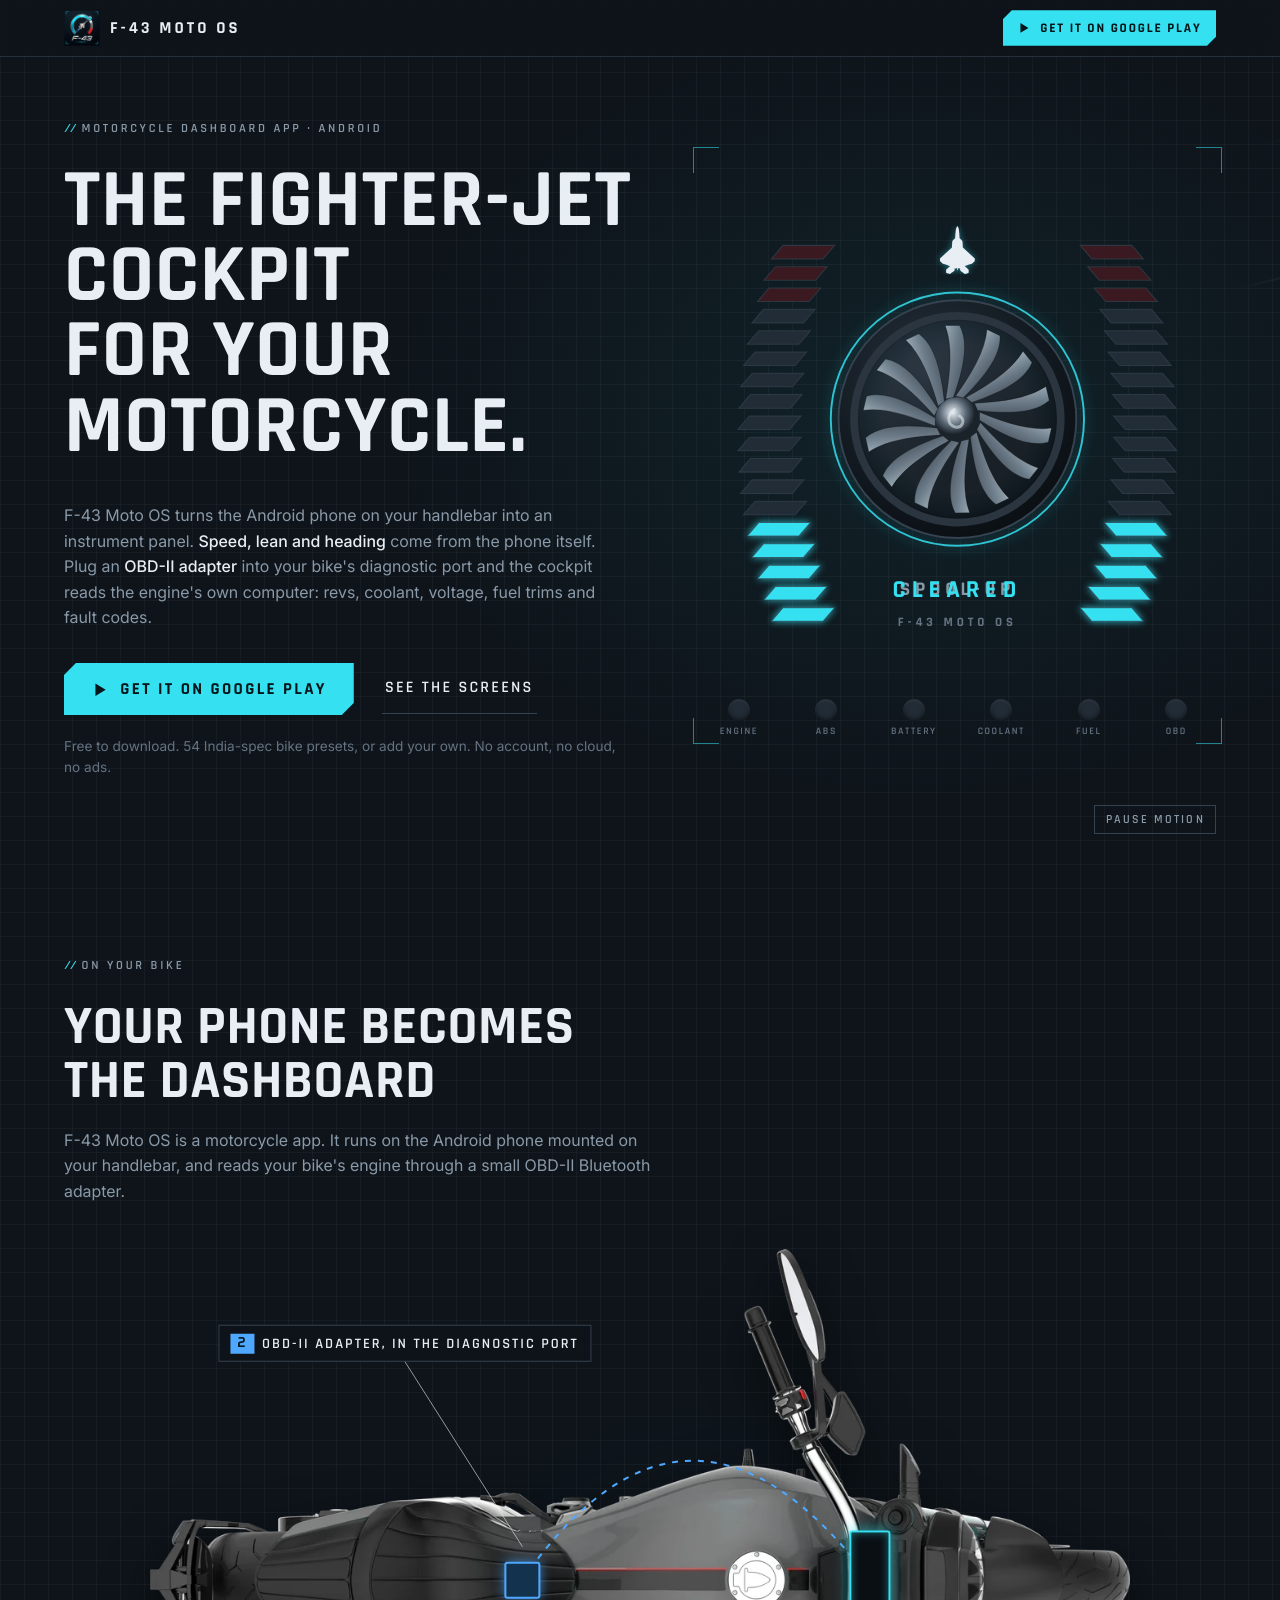
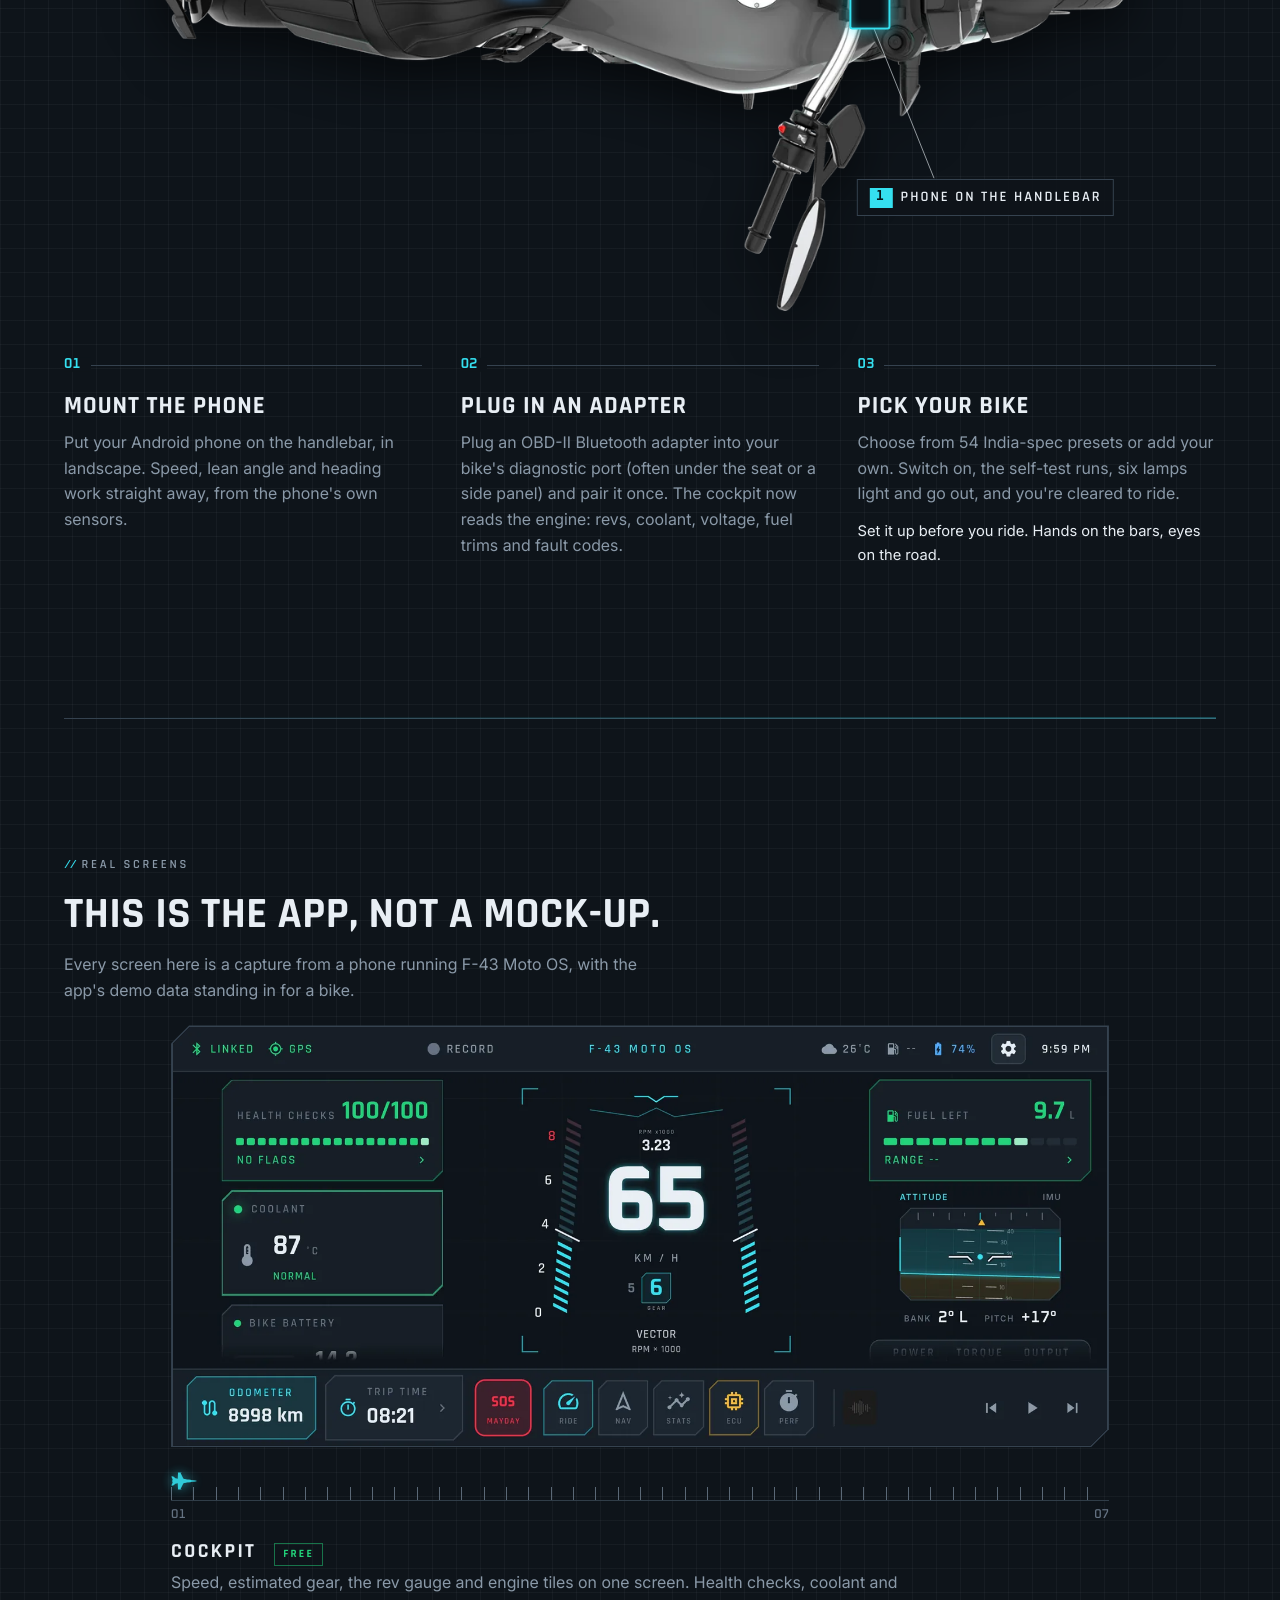
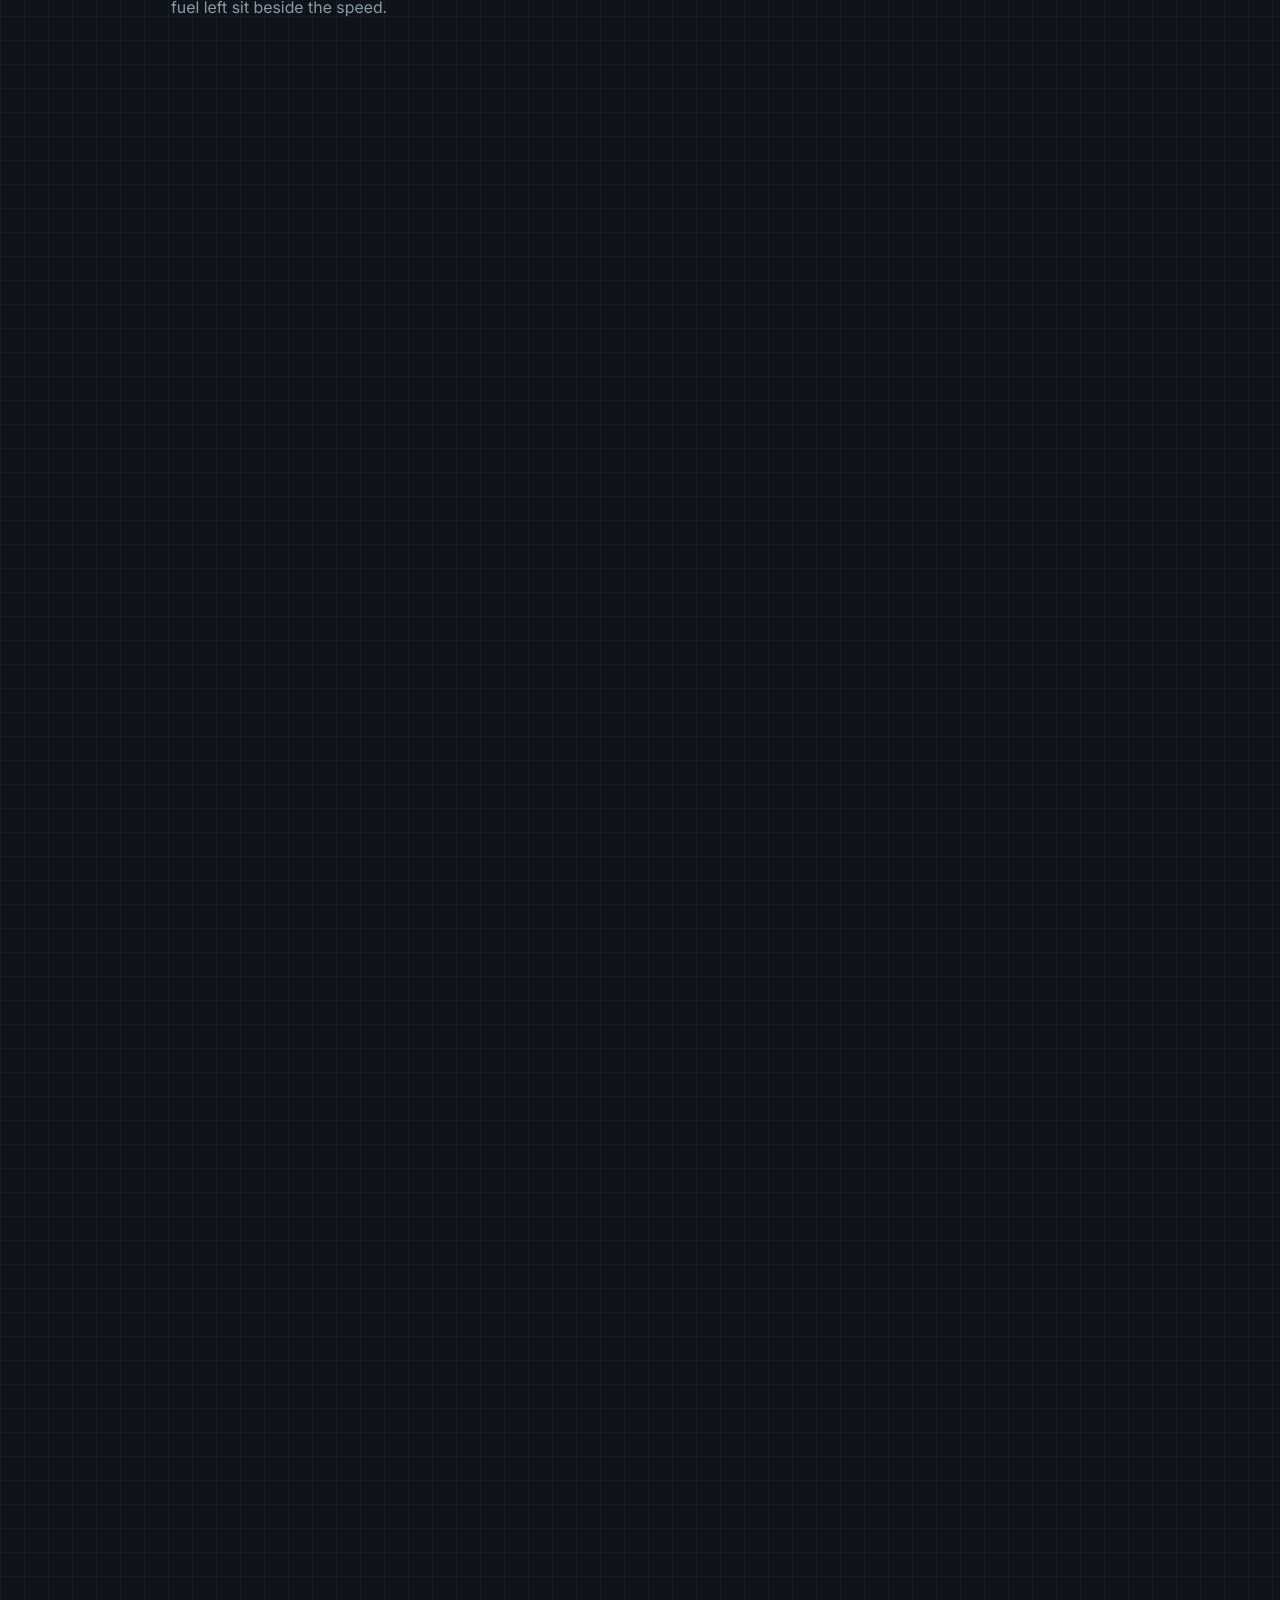
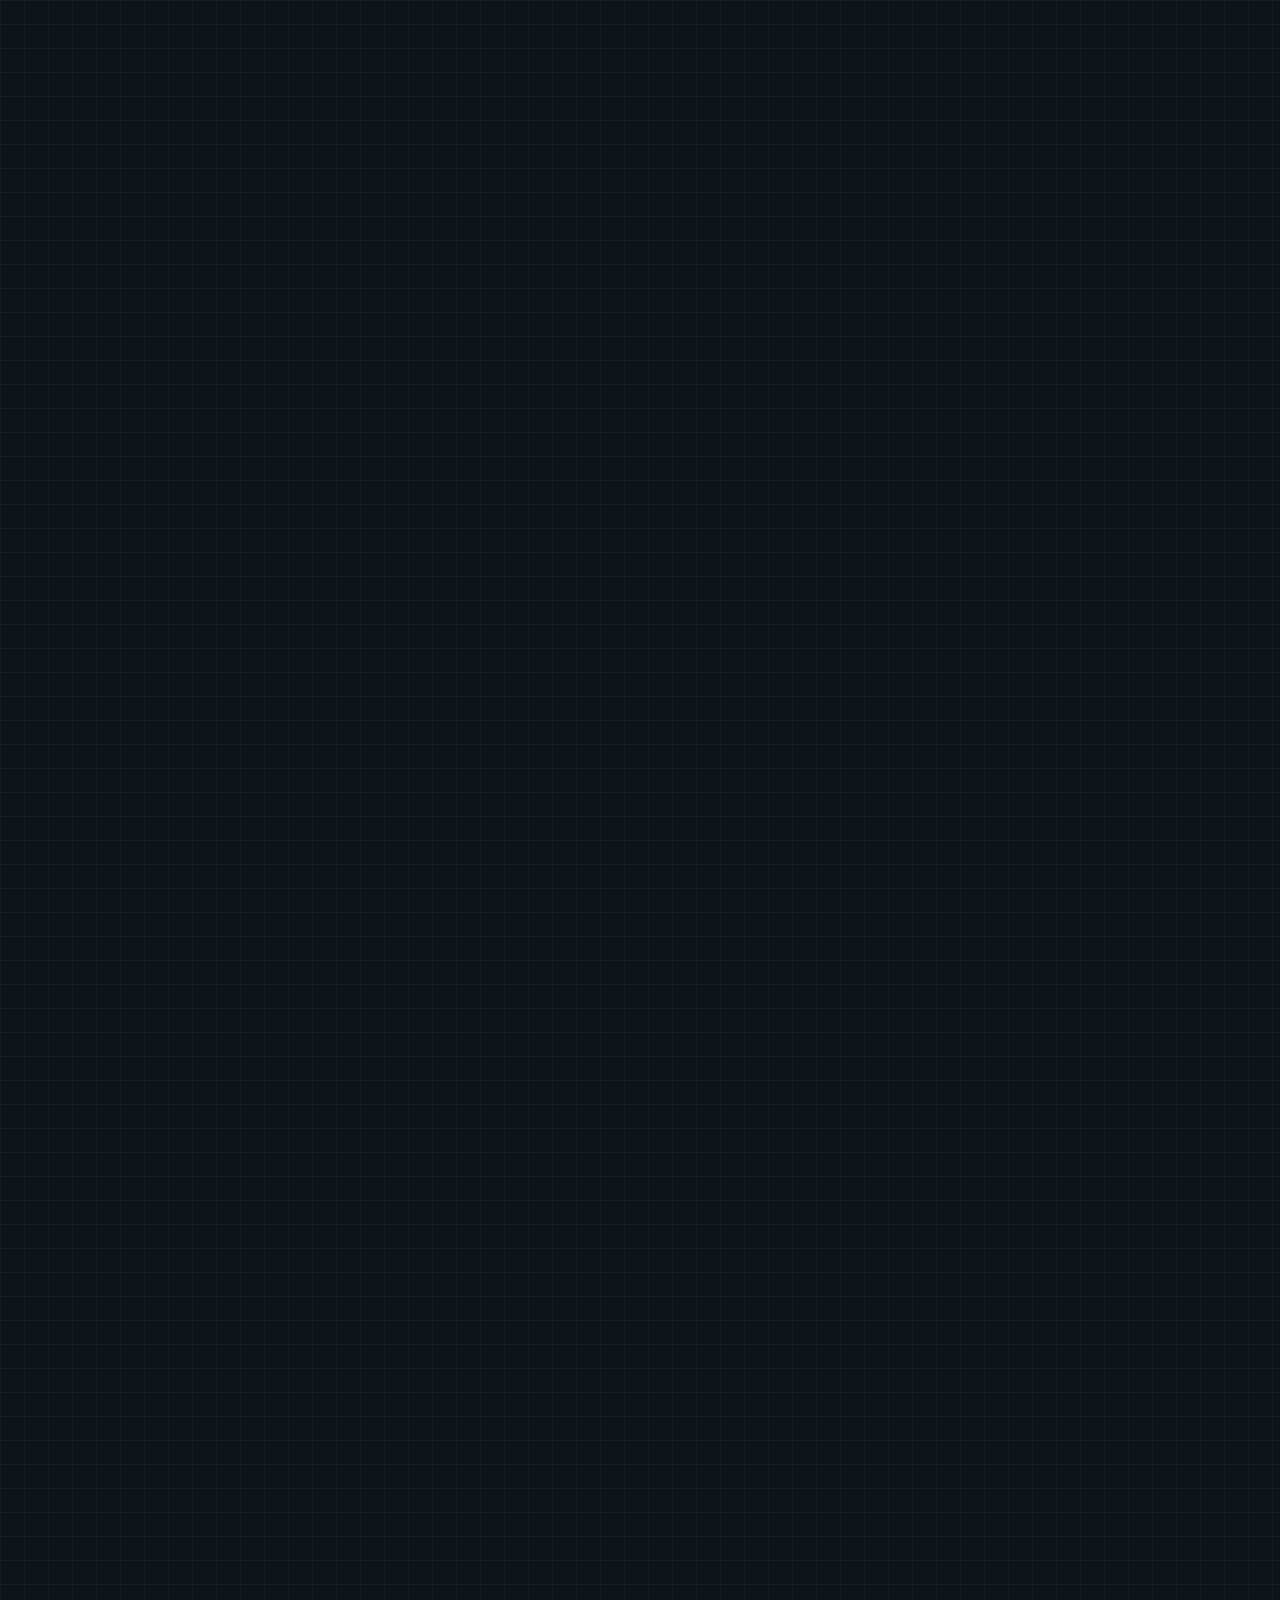
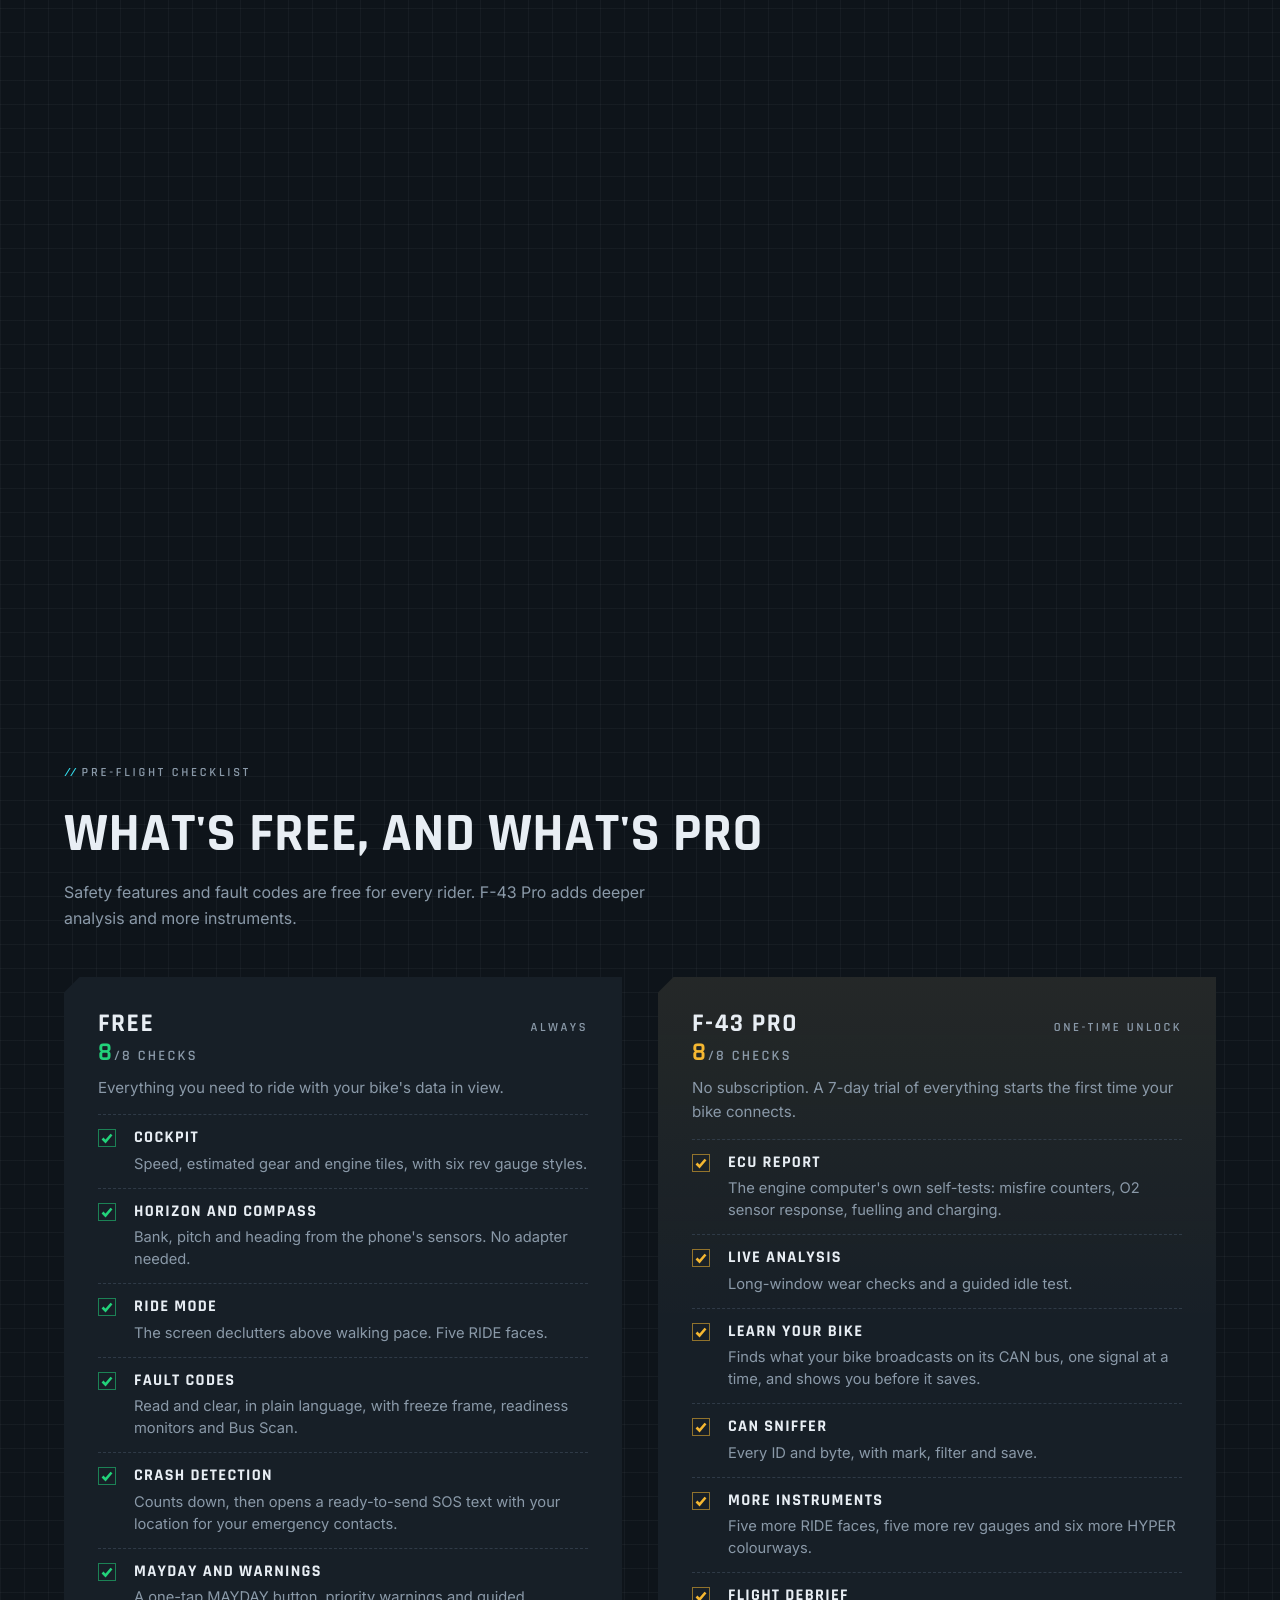
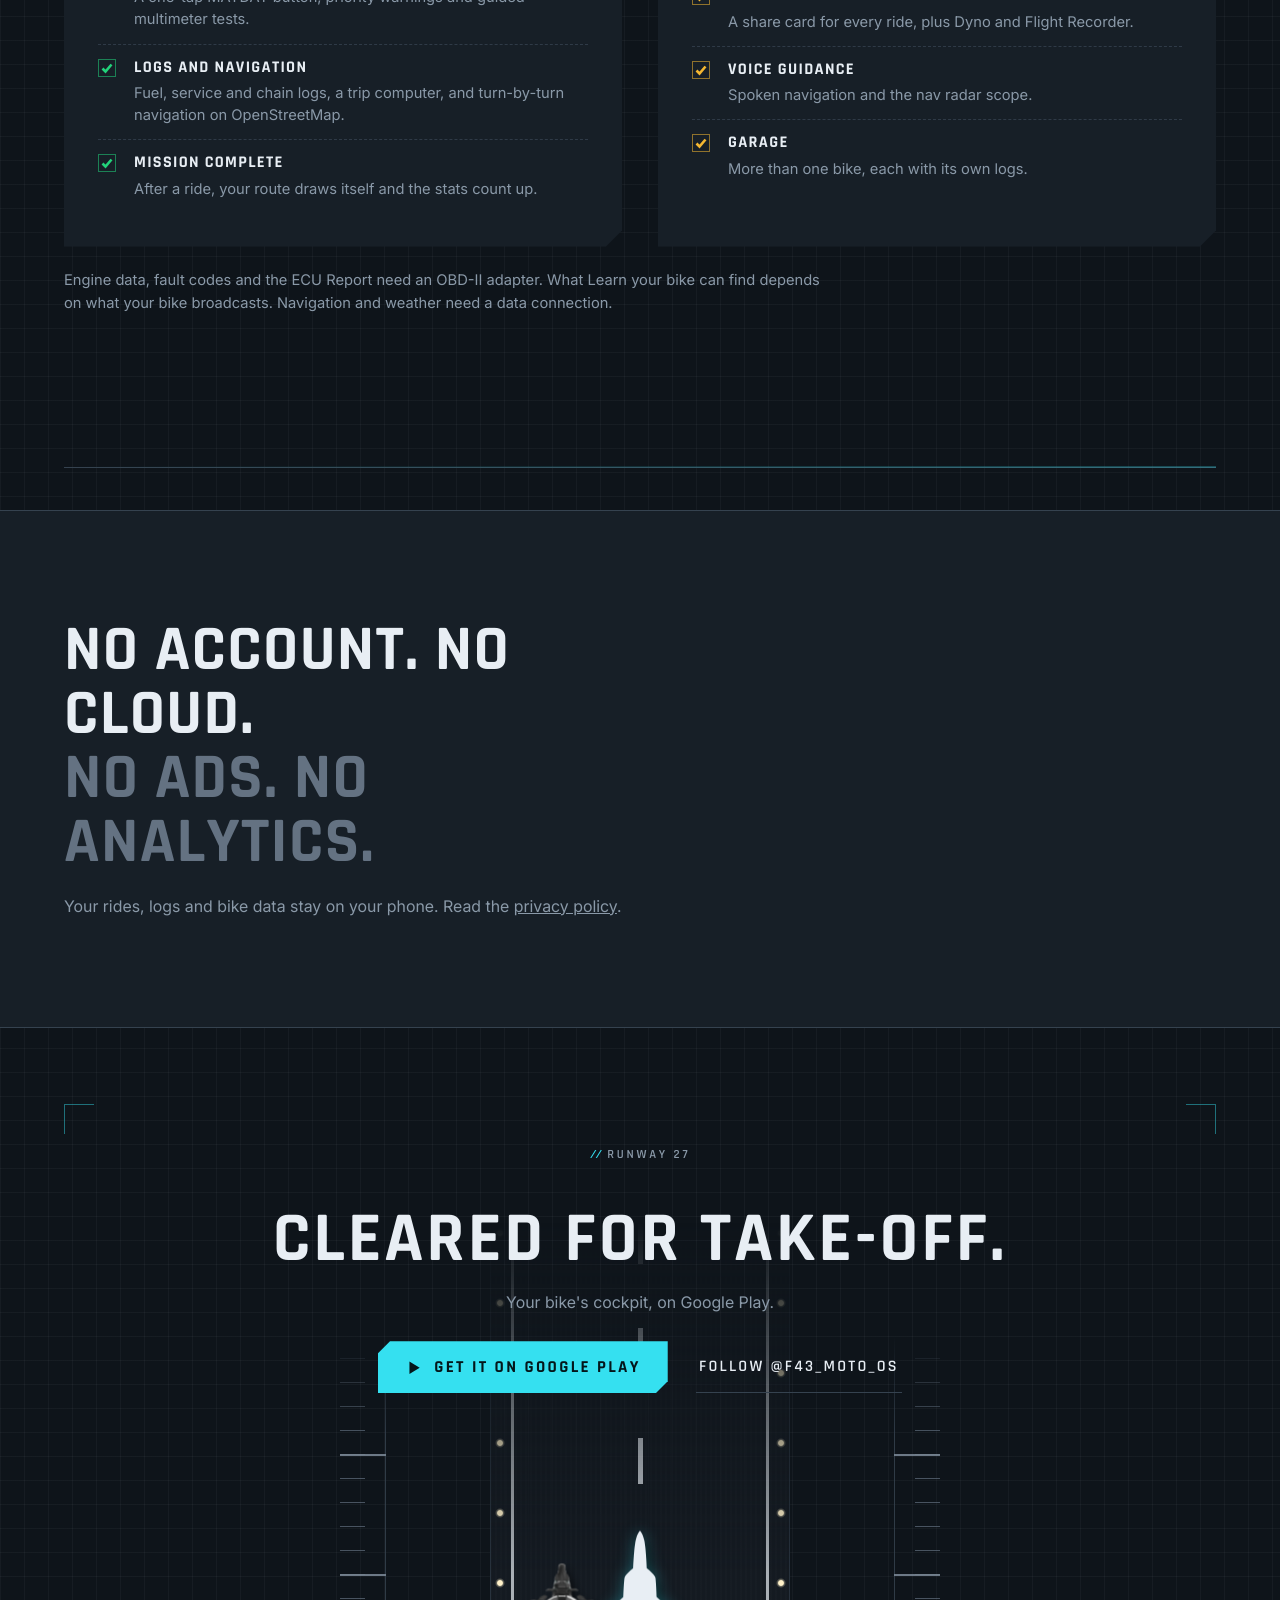
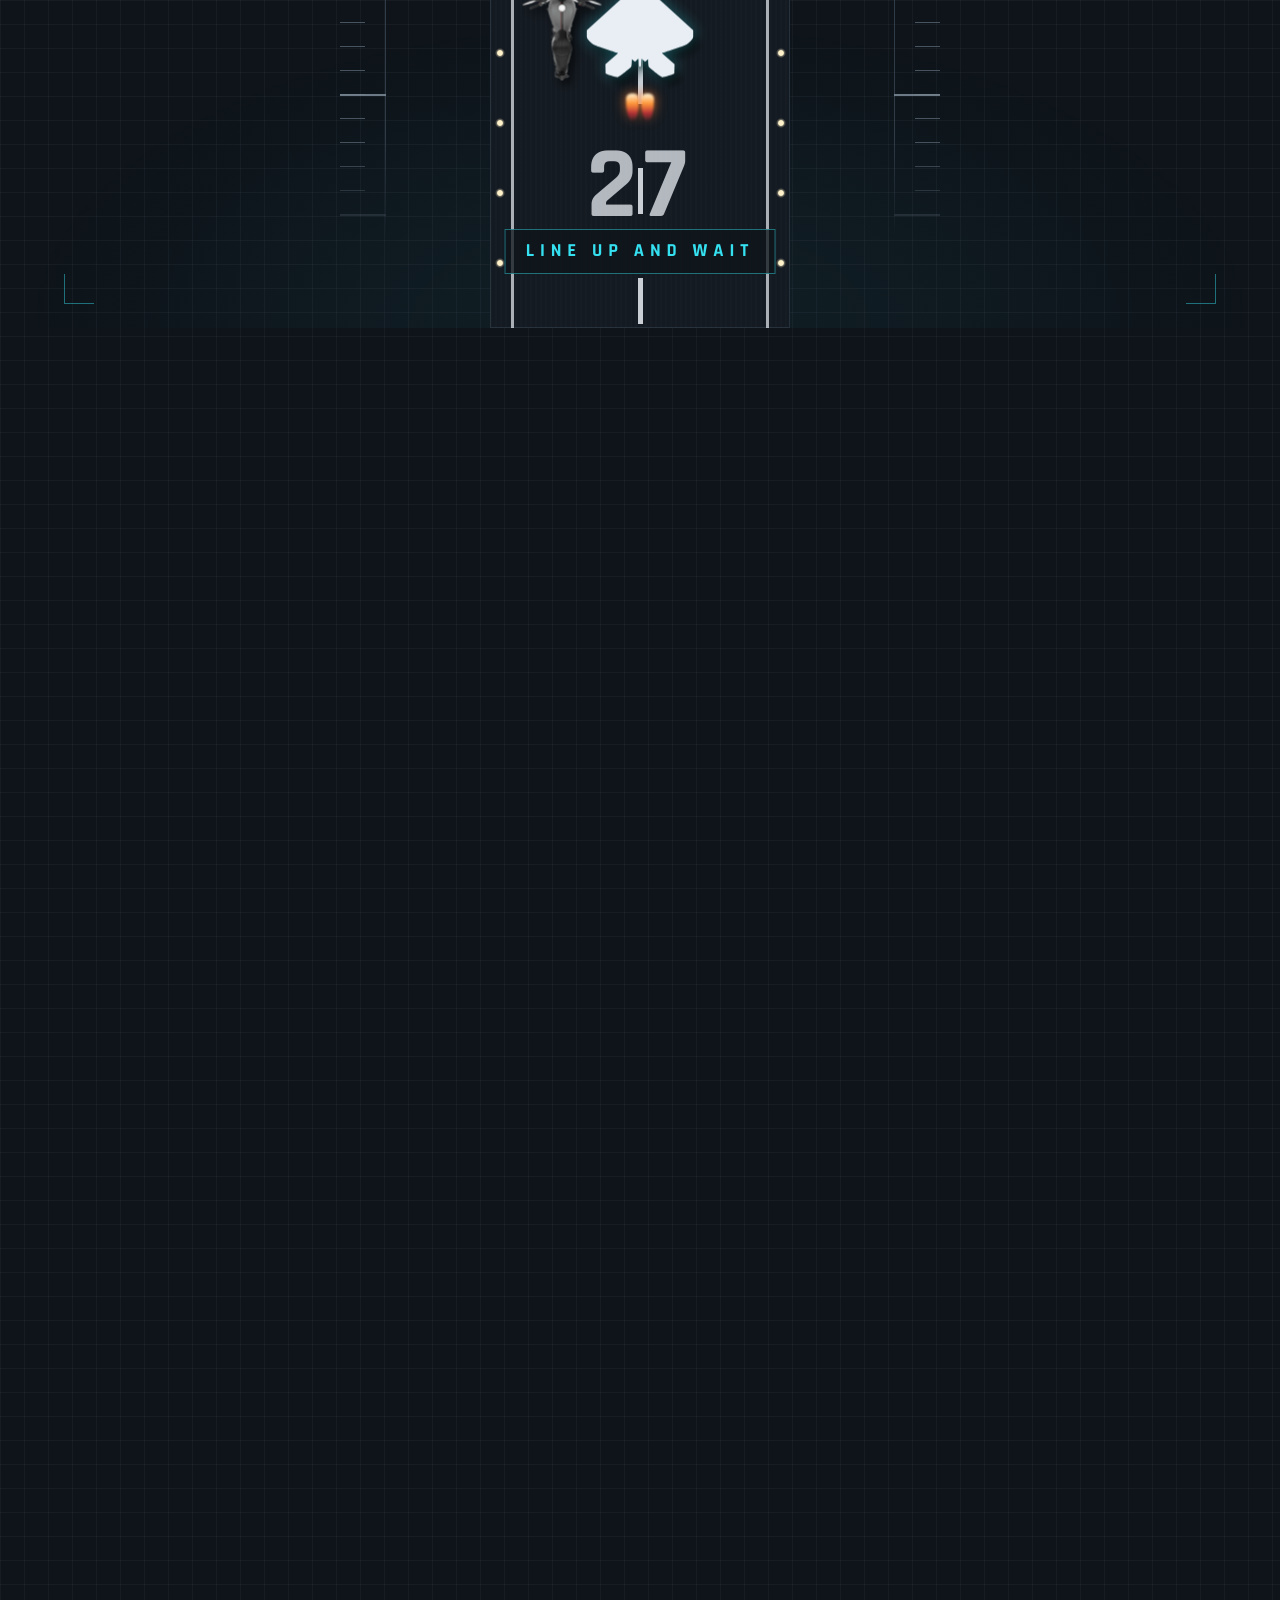
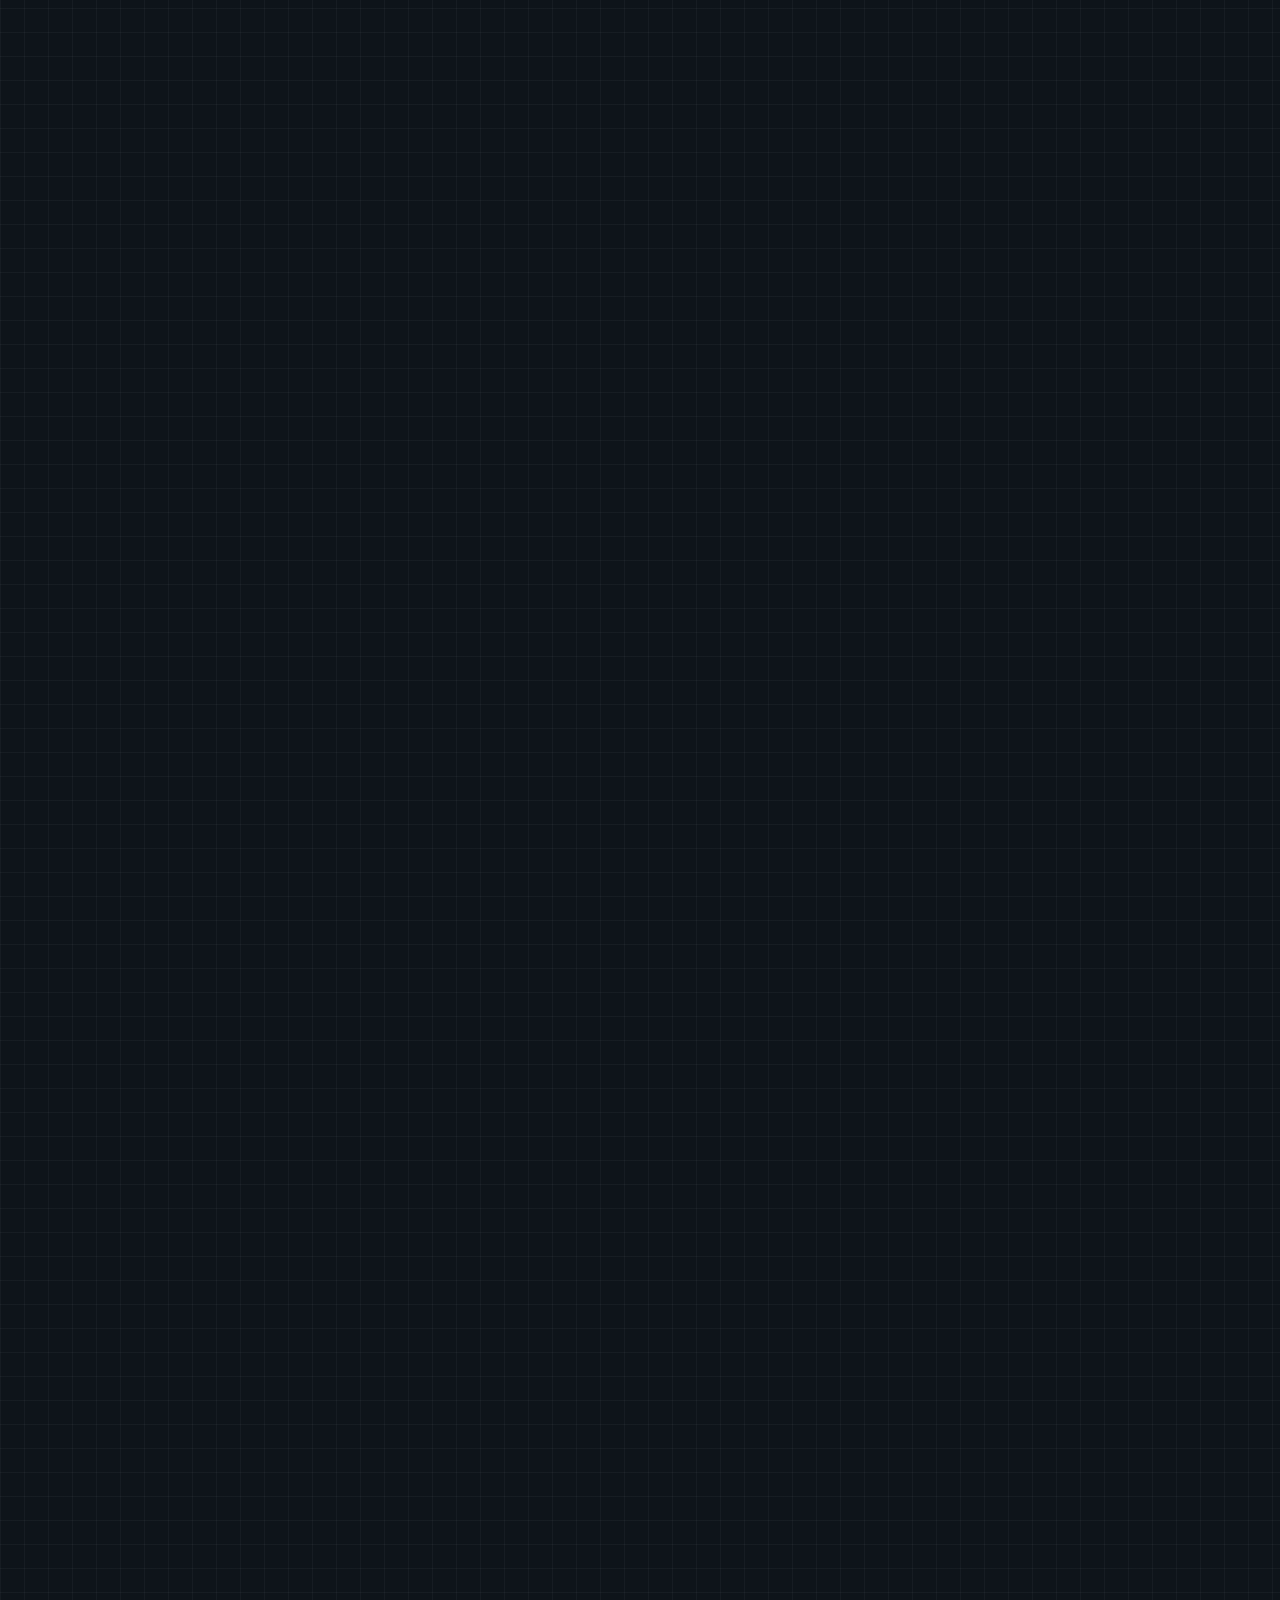
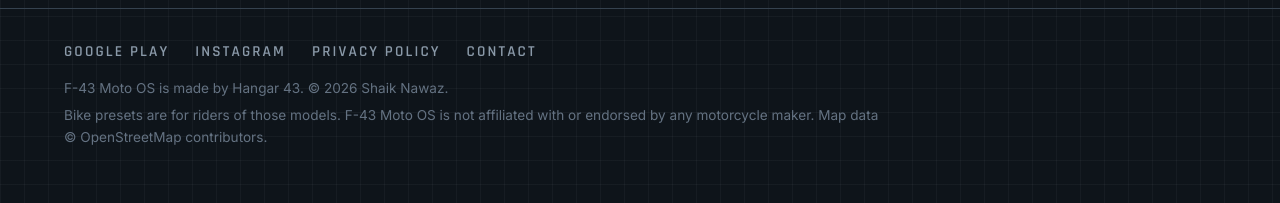
==== index.html @ cad8b930 "Remove the road and rider band from the top of the page The motorcycle story now starts in the On yo" ====
<!DOCTYPE html>
<html lang="en">
<head>
<meta charset="UTF-8">
<meta name="viewport" content="width=device-width, initial-scale=1">
<title>F-43 Moto OS · The fighter-jet cockpit for your motorcycle</title>
<meta name="description" content="F-43 Moto OS turns the Android phone on your handlebar into a fighter-jet cockpit. Speed, lean and heading from the phone; engine data and fault codes with an OBD-II adapter. On Google Play.">
<meta name="theme-color" content="#0E141A">
<link rel="canonical" href="https://f43moto.in/">
<meta property="og:type" content="website">
<meta property="og:url" content="https://f43moto.in/">
<meta property="og:title" content="F-43 Moto OS">
<meta property="og:description" content="The fighter-jet cockpit for your motorcycle. On Google Play.">
<meta property="og:image" content="https://f43moto.in/assets/og.png">
<meta property="og:image:width" content="1200">
<meta property="og:image:height" content="630">
<meta name="twitter:card" content="summary_large_image">
<link rel="icon" type="image/png" sizes="32x32" href="assets/favicon-32.png">
<link rel="icon" type="image/png" sizes="64x64" href="assets/favicon-64.png">
<link rel="apple-touch-icon" href="assets/apple-touch-icon.png">
<link rel="preload" href="assets/fonts/Rajdhani-Bold.woff2" as="font" type="font/woff2" crossorigin>
<link rel="preload" href="assets/fonts/Inter-Variable.woff2" as="font" type="font/woff2" crossorigin>
<script type="application/ld+json">
{"@context":"https://schema.org","@type":"MobileApplication","name":"F-43 Moto OS","operatingSystem":"Android","applicationCategory":"TravelApplication","author":{"@type":"Organization","name":"Hangar 43"},"url":"https://f43moto.in/","installUrl":"https://play.google.com/store/apps/details?id=in.nawaz.f43moto"}
</script>
<style>
@font-face{font-family:"Rajdhani";src:url(assets/fonts/Rajdhani-SemiBold.woff2) format("woff2");font-weight:600;font-display:swap}
@font-face{font-family:"Rajdhani";src:url(assets/fonts/Rajdhani-Bold.woff2) format("woff2");font-weight:700;font-display:swap}
@font-face{font-family:"Oxanium";src:url(assets/fonts/Oxanium-Variable.woff2) format("woff2");font-weight:200 800;font-display:swap}
@font-face{font-family:"Inter";src:url(assets/fonts/Inter-Variable.woff2) format("woff2");font-weight:100 900;font-display:swap}

:root{
  --bg:#0E141A; --surface:#171F27; --surface-alt:#222C36; --border:#35424F;
  --text:#E8EEF4; --text-2:#8A99A8; --text-dim:#647282;
  --accent:#35E0F0; --ok:#22D27A; --caution:#F5B731; --warn:#FF7A2F; --critical:#FF2D46; --info:#4FA8FF;
  --label:"Rajdhani",system-ui,sans-serif; --num:"Oxanium","Rajdhani",system-ui,sans-serif; --body:"Inter",system-ui,sans-serif;
  --out:cubic-bezier(.16,1,.3,1);
  --gutter:clamp(16px,5vw,64px);
  color-scheme:dark;
}
*,*::before,*::after{box-sizing:border-box}
html{-webkit-text-size-adjust:100%}
body{
  margin:0;background:var(--bg);color:var(--text);font:400 1rem/1.6 var(--body);
  overflow-x:clip;text-rendering:geometricPrecision;
  background-image:
    linear-gradient(rgba(232,238,244,.04) 1px,transparent 1px),
    linear-gradient(90deg,rgba(232,238,244,.04) 1px,transparent 1px);
  background-size:24px 24px;
}
img{display:block;max-width:100%;height:auto}
a{color:inherit}
:focus-visible{outline:2px solid var(--accent);outline-offset:3px}
.skip{position:absolute;left:-999px;top:8px;background:var(--accent);color:#04161A;padding:8px 14px;z-index:99}
.skip:focus{left:8px}

/* chamfer: the app's cut corners, top-left and bottom-right */
.cham{clip-path:polygon(var(--c,14px) 0,100% 0,100% calc(100% - var(--c,14px)),calc(100% - var(--c,14px)) 100%,0 100%,0 var(--c,14px))}
.tag{font:600 .78rem/1 var(--label);letter-spacing:.22em;text-transform:uppercase;color:var(--text-2)}
.tag .tk{color:var(--accent);letter-spacing:.05em;margin-right:.5em;font-style:italic}

/* buttons */
.play{
  --c:12px;display:inline-flex;align-items:center;gap:.7em;text-decoration:none;
  background:var(--accent);color:#04161A;font:700 1.05rem/1 var(--label);letter-spacing:.14em;text-transform:uppercase;
  padding:1.05em 1.6em 1em;transition:background-color .2s,translate .2s var(--out);
}
.play svg{width:1.05em;height:1.05em;flex:none}
.play:hover{background:#7DEBF6;translate:0 -2px}
.ghost{font:600 1rem/1 var(--label);letter-spacing:.14em;text-transform:uppercase;color:var(--text);text-decoration:none;padding:1.05em .2em;border-bottom:1px solid var(--border)}
.ghost:hover{border-color:var(--accent)}

/* top bar */
.bar{
  position:sticky;top:0;z-index:20;display:flex;align-items:center;justify-content:space-between;gap:16px;
  padding:10px var(--gutter);background:rgba(14,20,26,.86);backdrop-filter:blur(10px);-webkit-backdrop-filter:blur(10px);
  border-bottom:1px solid rgba(53,66,79,.6);
}
.brand{display:flex;align-items:center;gap:10px;text-decoration:none;font:700 1.05rem/1 var(--label);letter-spacing:.18em;text-transform:uppercase;white-space:nowrap}
.brand img{width:36px;height:36px}
.bar .play{font-size:.82rem;padding:.85em 1.1em .8em;--c:9px}
@media (max-width:420px){.bar .play span.long{display:none}}

/* ───────────────── hero ───────────────── */
.hero{
  position:relative;min-height:calc(90svh - 57px);display:grid;align-items:center;
  grid-template-columns:minmax(0,1.05fr) minmax(0,.95fr);gap:clamp(24px,5vw,72px);
  padding:clamp(28px,6vh,72px) var(--gutter) clamp(40px,8vh,96px);overflow:hidden;
  background:radial-gradient(60% 70% at 72% 45%,rgba(53,224,240,.07),transparent 70%);
}
.hero h1{
  margin:.35em 0 .45em;font:700 clamp(2.6rem,6.4vw,5.6rem)/.92 var(--label);text-transform:uppercase;letter-spacing:.01em;
  max-width:13ch;text-wrap:balance;
}
.nw{white-space:nowrap}
.hero .lede{max-width:34em;color:var(--text-2);font-size:clamp(1rem,1.2vw,1.12rem);margin:0 0 2em}
.hero .lede strong{color:var(--text);font-weight:500}
.ctas{display:flex;flex-wrap:wrap;align-items:center;gap:14px 28px}
.fine{margin:1.6em 0 0;font-size:.85rem;color:var(--text-dim)}

/* the instrument: twin VECTOR-style rev ladders around a jet turbine */
.inst{position:relative;justify-self:center;width:min(100%,520px);display:grid;gap:22px;z-index:1}
.inst button{all:unset;cursor:pointer;display:block;position:relative}
.inst button:focus-visible{outline:2px solid var(--accent);outline-offset:6px}
.vec{width:100%;height:auto;overflow:visible}
.vec .seg{fill:var(--surface-alt);stroke:rgba(53,66,79,.7);stroke-width:.8}
.vec .seg.rl{fill:#3A1A20}
.vec .seg.on{fill:var(--accent);filter:drop-shadow(0 0 3px rgba(53,224,240,.75))}
.vec .seg.rl.on{fill:var(--critical);filter:drop-shadow(0 0 5px rgba(255,45,70,.85))}
.vec .cowl{fill:url(#cowl);stroke:var(--border);stroke-width:1.5}
.vec .lip{fill:none;stroke:#2A3540;stroke-width:6}
.vec .halo{fill:none;stroke:var(--accent);stroke-width:1.5;opacity:.85;filter:drop-shadow(0 0 5px rgba(53,224,240,.6))}
.vec .ab{fill:none;stroke:var(--warn);stroke-width:4;opacity:0;filter:drop-shadow(0 0 10px rgba(255,122,47,.95))}
.vec .ab.on{opacity:1}
.vec .blades path{fill:url(#blade);stroke:rgba(0,0,0,.35);stroke-width:.6}
.vec .blur{fill:url(#blurdisc);opacity:0}
.vec .cone{fill:url(#cone)}
.vec .swirl{fill:none;stroke:rgba(232,238,244,.55);stroke-width:2.2;stroke-linecap:round}
.vec .mark{fill:var(--text);filter:drop-shadow(0 0 6px rgba(53,224,240,.45))}
.vec text{font-family:var(--label);font-weight:700;text-anchor:middle;letter-spacing:.24em;text-transform:uppercase}
.vec .st{font-size:15px;fill:var(--text-2)}
.vec .st.go{fill:var(--accent);font-size:19px}
.vec .st.test{opacity:0}
.vec.testing .st.test{opacity:1}.vec.testing .st.go,.vec.testing .halo{opacity:0}
.vec .sub{font-size:10px;fill:var(--text-dim);letter-spacing:.3em}

.lamps{display:grid;grid-template-columns:repeat(6,1fr);gap:8px;margin:0;padding:0;list-style:none}
.lamps li{display:grid;justify-items:center;gap:7px}
.lamps i{
  width:clamp(16px,3.4vw,22px);aspect-ratio:1;border-radius:50%;background:var(--surface-alt);
  box-shadow:inset 0 2px 3px rgba(255,255,255,.06),inset 0 -2px 4px rgba(0,0,0,.5);
}
.lamps span{font:600 .62rem/1 var(--label);letter-spacing:.16em;color:var(--text-dim);text-transform:uppercase}
.lamps [data-c=amber]{--lamp:var(--caution)} .lamps [data-c=red]{--lamp:var(--critical)} .lamps [data-c=blue]{--lamp:var(--info)}

.brk{position:absolute;width:26px;height:26px;border:1.5px solid rgba(53,224,240,.55)}
.brk.a{left:-6px;top:-6px;border-right:0;border-bottom:0}
.brk.b{right:-6px;top:-6px;border-left:0;border-bottom:0}
.brk.c{left:-6px;bottom:-6px;border-right:0;border-top:0}
.brk.d{right:-6px;bottom:-6px;border-left:0;border-top:0}
.scan{position:absolute;inset:0;pointer-events:none;opacity:0}
.scan::after{content:"";position:absolute;left:0;right:0;top:0;height:40px;
  background:linear-gradient(rgba(53,224,240,0),rgba(53,224,240,.08));border-bottom:1px solid rgba(53,224,240,.3)}

/* speed streaks and the fly-by behind the hero */
.streaks,.flyby{position:absolute;inset:0;pointer-events:none;overflow:hidden}
.streaks{display:none}
.streaks i{position:absolute;left:0;top:var(--y);height:1px;width:var(--w,18vw);
  background:linear-gradient(90deg,transparent,rgba(53,224,240,.7));translate:-30vw 0}
.flyby .j{position:absolute;left:0;top:0;display:flex;align-items:center;opacity:0;rotate:-14deg}
.flyby .j::before{content:"";width:42vw;height:2px;background:linear-gradient(90deg,transparent,rgba(232,238,244,.55));margin-right:-4px}
.flame{width:30px;height:9px;margin-right:-8px;border-radius:50%;
  background:radial-gradient(closest-side,#FFF6D8,#FF7A2F 55%,transparent);filter:blur(1px)}
.flyby svg{width:clamp(64px,8vw,120px);height:auto;rotate:90deg;fill:var(--text);filter:drop-shadow(0 0 10px rgba(53,224,240,.45))}

@media (prefers-reduced-motion:no-preference){
  .streaks{display:block}
  .streaks i{animation:streak var(--d,1.4s) linear infinite;animation-delay:var(--dl,0s)}
  .boot .lamps i{animation:lamp 2.15s both;animation-delay:calc(.62s + var(--n) * 66ms)}
  .boot .scan{animation:scan 1.1s 2.95s var(--out) both}
  .boot .flyby .j{animation:flyby 1.8s 2.8s cubic-bezier(.45,0,.75,.6) both}
  .flame{animation:flicker .09s steps(2) infinite}
  .boot .lede,.boot .ctas,.boot .fine{animation:rise .6s var(--out) both}
  .boot .ctas{animation-delay:.08s}.boot .fine{animation-delay:.16s}
}
.still .streaks i,.still .flame,.still .rings i{animation-play-state:paused}
@keyframes streak{to{translate:130vw 0}}
@keyframes flyby{0%{opacity:0;translate:-90vw 86vh}4%{opacity:1}100%{opacity:1;translate:105vw 6vh}}
@keyframes flicker{50%{scale:1.25 .8;opacity:.75}}
@keyframes lamp{
  0%{background:var(--surface-alt)}
  3%,82%{background:var(--lamp);box-shadow:0 0 14px 1px color-mix(in srgb,var(--lamp) 70%,transparent),inset 0 2px 3px rgba(255,255,255,.35)}
  86%,100%{background:var(--surface-alt)}
}
@keyframes scan{0%{opacity:1;translate:0 -40px}100%{opacity:0;translate:0 100%}}
@keyframes rise{from{opacity:0;translate:0 18px}}

.motion{position:absolute;right:var(--gutter);bottom:18px;z-index:2;display:none;align-items:center;gap:8px;
  background:none;border:1px solid var(--border);color:var(--text-2);font:600 .72rem/1 var(--label);letter-spacing:.18em;text-transform:uppercase;padding:.7em .9em;cursor:pointer}
.motion:hover{color:var(--text);border-color:var(--text-dim)}
@media (prefers-reduced-motion:no-preference){.js .motion{display:inline-flex}}

@media (max-width:899px){
  .hero{grid-template-columns:1fr;min-height:0;padding-top:28px}
  .inst{order:-1;width:min(74vw,300px)}
  .lamps span{font-size:.5rem;letter-spacing:.1em}
  .hero h1{max-width:13ch}
}

/* ───────────────── sections ───────────────── */
.sec{padding:clamp(72px,12vh,140px) var(--gutter)}
.head{max-width:44rem;margin:0 0 clamp(28px,5vh,48px)}
.head h2{margin:.5em 0 .35em;font:700 clamp(2rem,4.4vw,3.4rem)/1 var(--label);text-transform:uppercase;letter-spacing:.01em;text-wrap:balance}
.head p{margin:0;color:var(--text-2);max-width:38em}

/* ── the tray: real screens, panned by scroll on wide screens ── */
.tray{--n:7;position:relative}
.tray .sticky{padding:clamp(72px,12vh,120px) var(--gutter) 48px}
.frame{
  --c:18px;position:relative;width:min(100%,1180px);margin:0 auto;background:var(--border);padding:1.5px;
}
.frame-in{--c:17px;background:#070A0D;overflow:hidden}
.track{display:flex}
.slide{flex:0 0 100%;margin:0}
.slide img{width:100%;aspect-ratio:1920/860;object-fit:cover;background:#070A0D}
.caps{position:relative;width:min(100%,1180px);margin:18px auto 0;min-height:5.2em}
.cap{display:grid;grid-template-columns:auto 1fr;gap:4px 18px;align-items:baseline}
.cap b{font:700 1.25rem/1.1 var(--label);letter-spacing:.12em;text-transform:uppercase}
.cap .pill{justify-self:start;text-transform:uppercase;font:700 .7rem/1 var(--label);letter-spacing:.2em;padding:.45em .7em .4em;border:1px solid var(--border);color:var(--text-2)}
.cap .pill.pro{border-color:rgba(245,183,49,.55);color:var(--caution)}
.cap .pill.free{border-color:rgba(34,210,122,.5);color:var(--ok)}
.cap p{grid-column:1/-1;margin:0;color:var(--text-2);max-width:46em}
.ruler{position:relative;width:min(100%,1180px);margin:22px auto 0;height:14px;
  background:repeating-linear-gradient(90deg,var(--text-dim) 0 1px,transparent 1px calc(100% / 42));opacity:.9}
.ruler::before{content:"";position:absolute;inset:auto 0 0 0;height:1px;background:var(--border)}
.ruler i{position:absolute;left:0;bottom:0;height:3px;width:100%;background:var(--accent);transform-origin:left;scale:var(--p,0) 1;box-shadow:0 0 6px rgba(53,224,240,.6)}
.ruler-n{width:min(100%,1180px);margin:8px auto 0;display:flex;justify-content:space-between;font:500 .8rem/1 var(--num);color:var(--text-dim);font-variant-numeric:tabular-nums}

/* small screens and reduced motion: a swipeable strip, each screen with its caption */
.tray .track{overflow-x:auto;scroll-snap-type:x mandatory;scrollbar-width:none;gap:0}
.tray .track::-webkit-scrollbar{display:none}
.slide{scroll-snap-align:center}
.slide figcaption{padding:16px 2px 0}
.caps,.ruler,.ruler-n{display:none}
.swipe{width:min(100%,1180px);margin:14px auto 0;color:var(--text-dim);font-size:.85rem}

@media (min-width:900px) and (prefers-reduced-motion:no-preference){
  .tray{height:calc(var(--n) * 62vh + 100vh)}
  .tray .sticky{position:sticky;top:0;height:100vh;padding-top:84px;padding-bottom:24px;display:flex;flex-direction:column;justify-content:center}
  .tray .head{margin-bottom:22px}
  .tray .frame,.caps,.ruler,.ruler-n{width:min(100%,calc((100vh - 480px) * 2.233),1180px)}
  .tray .head h2{font-size:clamp(2rem,3.4vw,2.8rem)}
  .tray .track{overflow:visible;scroll-snap-type:none;width:calc(var(--n) * 100%);translate:calc(var(--p,0) * -100% * (var(--n) - 1) / var(--n)) 0}
  .slide{flex-basis:calc(100% / var(--n))}
  .slide figcaption{display:none}
  .caps,.ruler,.ruler-n{display:block}.ruler-n{display:flex}
  .swipe{display:none}
  .cap{position:absolute;inset:0 0 auto 0;opacity:0;transition:opacity .25s,translate .35s var(--out);translate:0 6px}
  .cap.on{opacity:1;translate:0 0}
}
@supports ((animation-timeline:view()) and (animation-range:0% 100%)){
  @media (min-width:900px) and (prefers-reduced-motion:no-preference){
    .tray{view-timeline:--tray block}
    .tray .track{animation:pan linear both;animation-timeline:--tray;animation-range:contain 0% contain 100%}
    .ruler i{animation:fill linear both;animation-timeline:--tray;animation-range:contain 0% contain 100%}
  }
}
@keyframes pan{from{translate:0 0}to{translate:calc(-100% * (var(--n) - 1) / var(--n)) 0}}
@keyframes fill{from{scale:0 1}to{scale:1 1}}

/* ── steps ── */
.steps{display:grid;grid-template-columns:repeat(3,minmax(0,1fr));gap:clamp(20px,3vw,40px);margin:0;padding:0;list-style:none;counter-reset:s}
.steps li{position:relative;padding-top:22px;border-top:1px solid var(--border)}
.steps li::before{counter-increment:s;content:counter(s,decimal-leading-zero);position:absolute;top:-1px;left:0;
  font:600 .9rem/1 var(--num);color:var(--accent);background:var(--bg);padding:0 10px 0 0;translate:0 -50%}
.steps h3{margin:.2em 0 .45em;font:700 1.55rem/1.05 var(--label);text-transform:uppercase;letter-spacing:.04em}
.steps p{margin:0;color:var(--text-2)}
.steps .note{margin-top:.9em;color:var(--text);font-size:.92rem}
@media (max-width:760px){.steps{grid-template-columns:1fr}}

/* ── preflight checklist ── */
.check{display:grid;grid-template-columns:minmax(0,1fr) minmax(0,1fr);gap:clamp(20px,3vw,36px)}
.list{--c:16px;background:var(--surface);padding:clamp(20px,3vw,34px)}
.list.pro{background:linear-gradient(180deg,rgba(245,183,49,.06),transparent 40%),var(--surface)}
.list h3{display:flex;justify-content:space-between;align-items:baseline;gap:12px;margin:0 0 6px;font:700 1.6rem/1 var(--label);text-transform:uppercase;letter-spacing:.06em}
.list h3 small{font:600 .78rem/1 var(--label);letter-spacing:.2em;color:var(--text-2)}
.list .sum{margin:0 0 14px;color:var(--text-2);font-size:.95rem}
.list ul{list-style:none;margin:0;padding:0}
.list li{display:grid;grid-template-columns:22px 1fr;gap:4px 14px;padding:13px 0;border-top:1px dashed rgba(53,66,79,.8)}
.list li b{font:700 1.02rem/1.25 var(--label);letter-spacing:.08em;text-transform:uppercase}
.list li span{grid-column:2;color:var(--text-2);font-size:.92rem;line-height:1.5}
.box{grid-row:1/span 2;width:18px;height:18px;margin-top:1px;border:1.5px solid var(--border);display:grid;place-items:center}
.box svg{width:12px;height:12px;stroke:var(--ok);stroke-width:2.6;fill:none;stroke-dasharray:20;stroke-dashoffset:0}
.list.pro .box svg{stroke:var(--caution)}
@media (prefers-reduced-motion:no-preference){
  .js .list .box svg{stroke-dashoffset:20;transition:stroke-dashoffset .28s var(--out);transition-delay:calc(var(--k) * 90ms)}
  .js .list .box{transition:border-color .2s;transition-delay:calc(var(--k) * 90ms)}
  .js .list.done .box svg{stroke-dashoffset:0}
}
.list.done .box{border-color:rgba(34,210,122,.55)}
.list.pro.done .box{border-color:rgba(245,183,49,.55)}
.terms{margin:22px 0 0;color:var(--text-2);font-size:.92rem;max-width:52em}
@media (max-width:860px){.check{grid-template-columns:1fr}}

/* ── privacy band ── */
.quiet{border-block:1px solid var(--border);background:var(--surface);text-align:left}
.quiet p.big{margin:0;font:700 clamp(1.9rem,5vw,4rem)/1 var(--label);text-transform:uppercase;letter-spacing:.02em;max-width:18ch}
.quiet p.big span{display:block;color:var(--text-dim)}
.quiet p.small{margin:1.2em 0 0;color:var(--text-2);max-width:40em}


.hero .copy{position:relative;z-index:1}

/* jet crossings between sections */
.jetline{position:relative;height:64px;margin:0 var(--gutter);overflow:hidden;container-type:inline-size}
.jetline::before{content:"";position:absolute;left:0;right:0;top:50%;height:1px;background:var(--border)}
.jetline .trail{position:absolute;left:0;top:calc(50% - 1px);height:2px;width:100%;background:linear-gradient(90deg,transparent,rgba(53,224,240,.8));transform-origin:left;scale:1 1;opacity:.35}
.jetline .j{position:absolute;top:50%;left:0;width:40px;height:40px;margin-top:-20px;rotate:90deg;fill:var(--text);translate:calc(100cqw - 40px) 0;filter:drop-shadow(0 0 8px rgba(53,224,240,.5))}
@media (prefers-reduced-motion:no-preference){
  .js .jetline .j{translate:-60px 0}
  .js .jetline .trail{scale:0 1;opacity:.9}
  .jetline.go .j{animation:cross 1.5s cubic-bezier(.5,0,.5,1) both}
  .jetline.go .trail{animation:trail 1.5s cubic-bezier(.5,0,.5,1) both,trailfade 1s 1.5s both}
}
@keyframes cross{to{translate:calc(100cqw + 60px) 0}}
@keyframes trail{to{scale:1 1}}
@keyframes trailfade{to{opacity:.35}}

/* the jet that rides the screen ruler */
.ruler{container-type:inline-size;margin-top:40px}
.ruler .j{position:absolute;left:0;bottom:7px;width:26px;height:26px;rotate:90deg;fill:var(--accent);
  translate:calc(var(--p,0) * (100cqw - 26px)) 0;filter:drop-shadow(0 0 6px rgba(53,224,240,.7))}
@supports ((animation-timeline:view()) and (animation-range:0% 100%)){
  @media (min-width:900px) and (prefers-reduced-motion:no-preference){
    .ruler .j{animation:jetrun linear both;animation-timeline:--tray;animation-range:contain 0% contain 100%}
  }
}
@keyframes jetrun{from{translate:0 0}to{translate:calc(100cqw - 26px) 0}}

/* checklist counters */
.count{margin:0 0 10px;font:600 .9rem/1 var(--label);letter-spacing:.16em;text-transform:uppercase;color:var(--text-2)}
.count b{font:600 1.5rem/1 var(--num);font-variant-numeric:tabular-nums;color:var(--ok);letter-spacing:0;margin-right:2px}
.list.pro .count b{color:var(--caution)}


/* hero: three-ship formation */
.flyby .j.w1{margin-top:-9vh;margin-left:-7vw}
.flyby .j.w2{margin-top:7vh;margin-left:-9vw}
.flyby .j.w1 svg,.flyby .j.w2 svg{width:clamp(48px,6vw,92px)}
@media (prefers-reduced-motion:no-preference){
  .boot .flyby .j.w1{animation-delay:2.92s}
  .boot .flyby .j.w2{animation-delay:3.04s}
}

/* ── the end: runway 27, take-off, and the Play button ── */
.tko{position:relative;height:auto}
.stage{position:relative;height:100svh;min-height:560px;overflow:hidden;background:
  radial-gradient(70% 50% at 50% 100%,rgba(53,224,240,.06),transparent 70%)}
.rwy{--rw:clamp(150px,26vw,300px);position:absolute;left:50%;top:-40%;height:140%;width:var(--rw);translate:-50% 0;
  transform-origin:50% 86%;
  -webkit-mask:linear-gradient(transparent 44%,#000 72%);mask:linear-gradient(transparent 44%,#000 72%)}
.rwy>*{position:absolute}
.asphalt{inset:0;background:
  repeating-linear-gradient(90deg,rgba(255,255,255,.012) 0 2px,transparent 2px 5px),#141A21;
  box-shadow:inset 0 0 0 1px rgba(53,66,79,.6)}
.edge{top:0;bottom:0;width:3px;background:rgba(232,238,244,.7)}
.edge.l{left:7%}.edge.r{right:7%}
.lt{top:-70px;bottom:0;width:10px;background:radial-gradient(circle at 5px 5px,#FFF1C9 0 2.4px,rgba(255,241,201,.35) 3.4px,transparent 5px) 0 0/10px 70px repeat-y;translate:0 var(--lt,0px)}
.lt.l{left:1.5%}.lt.r{right:1.5%}
.cl{left:50%;top:-110px;bottom:0;width:5px;margin-left:-2.5px;
  background:repeating-linear-gradient(rgba(232,238,244,.85) 0 46px,transparent 46px 110px);translate:0 var(--cl,0px)}
.marks{left:0;right:0;bottom:0;height:72%;translate:0 var(--mk,0px)}
.marks .keys{left:10%;right:10%;bottom:1.5%;height:7%;
  background:repeating-linear-gradient(90deg,rgba(232,238,244,.8) 0 7%,transparent 7% 12.5%)}
.marks b{position:absolute;left:0;right:0;bottom:10%;text-align:center;font:700 calc(var(--rw) * .34)/1 var(--label);color:rgba(232,238,244,.75);letter-spacing:.06em}
.marks .tdz{left:22%;right:22%;height:5%;background:linear-gradient(90deg,rgba(232,238,244,.7) 0 30%,transparent 30% 70%,rgba(232,238,244,.7) 70%)}
.marks .t1{bottom:52%}.marks .t2{bottom:70%}.marks .t3{bottom:88%}
.rush{inset:0;opacity:var(--rush,0);background:repeating-linear-gradient(90deg,transparent 0 9%,rgba(53,224,240,.08) 9% 9.6%)}

.tjet{--jw:clamp(86px,13vw,150px);position:absolute;left:0;top:0;width:var(--jw);height:calc(var(--jw) * 1.38);
  translate:calc(50vw - var(--jw) / 2) 62svh;z-index:2;will-change:translate,scale}
.tjet svg{position:absolute;inset:0;width:100%;height:100%}
.tjet .shadow{fill:#000;opacity:.55;filter:blur(3px);translate:var(--sx,6px) var(--sy,9px);scale:var(--ss,1)}
.tjet .body{position:absolute;inset:0}
.tjet .body svg{fill:#E8EEF4;filter:drop-shadow(0 0 8px rgba(53,224,240,.35))}
.tjet .ab{position:absolute;top:93%;width:9%;height:calc(var(--thr,.25) * 55%);transform-origin:50% 0;
  background:linear-gradient(#FFF6D8,#FF9A3C 35%,rgba(255,45,70,.55) 70%,transparent);border-radius:40% 40% 50% 50%/20% 20% 80% 80%;
  filter:blur(1.2px) drop-shadow(0 0 6px rgba(255,122,47,.8))}
.tjet .ab.l{left:40.5%}.tjet .ab.r{left:50.5%}
.call{position:absolute;left:50%;bottom:6svh;translate:-50% 0;margin:0;z-index:3;
  font:700 clamp(.9rem,1.6vw,1.15rem)/1 var(--label);letter-spacing:.32em;text-transform:uppercase;color:var(--accent);
  padding:.7em 1.1em .65em;border:1px solid rgba(53,224,240,.45);background:rgba(14,20,26,.75);white-space:nowrap}
.call.amber{color:var(--caution);border-color:rgba(245,183,49,.5)}
.tko-head{position:absolute;inset:0 0 auto 0;z-index:4;text-align:center;display:grid;justify-items:center;padding:clamp(76px,12svh,120px) var(--gutter) 0}
.tko-head h2{margin:.45em 0 .2em;font:700 clamp(1.9rem,6vw,4.4rem)/1 var(--label);text-transform:uppercase;letter-spacing:.04em;text-wrap:balance}
.tko-head>p:not(.tag){margin:0 0 1.6em;color:var(--text-2)}
.tko-head .ctas{justify-content:center}
.pad{position:relative;display:inline-block}
.pad .play{position:relative;z-index:1;transition:box-shadow .3s,background-color .2s,translate .2s var(--out)}
.pad.lit .play{box-shadow:0 0 0 2px rgba(53,224,240,.5),0 0 34px 6px rgba(53,224,240,.55)}
.burst{position:absolute;inset:0;pointer-events:none}
.burst i{position:absolute;inset:-6px;border:2px solid var(--accent);opacity:0;clip-path:polygon(14px 0,100% 0,100% calc(100% - 14px),calc(100% - 14px) 100%,0 100%,0 14px)}

@media (prefers-reduced-motion:no-preference){
  .js .tko{height:420svh}
  .js .stage{position:sticky;top:0}
  .tjet .ab{animation:flicker .08s steps(2) infinite}
  .pad.lit .burst i{animation:burst 1s var(--out) both}
  .pad.lit .burst i:nth-child(2){animation-delay:.16s}.pad.lit .burst i:nth-child(3){animation-delay:.32s}
}
@media (prefers-reduced-motion:reduce){
  .tjet{translate:calc(50vw - var(--jw) / 2) 58svh}
}
/* HUD tapes that run with the roll */
.tape{position:absolute;top:34%;bottom:10%;width:46px;overflow:hidden;opacity:.85;
  -webkit-mask:linear-gradient(transparent,#000 20%,#000 80%,transparent);mask:linear-gradient(transparent,#000 20%,#000 80%,transparent)}
.tape.l{left:calc(50% - var(--rwh, 150px) - 150px)}.tape.r{right:calc(50% - var(--rwh, 150px) - 150px)}
.tape::before{content:"";position:absolute;top:0;bottom:0;width:1px;background:var(--border)}
.tape.l::before{right:0}.tape.r::before{left:0}
.tape i{position:absolute;left:0;right:0;top:-120px;bottom:0;translate:0 var(--tp,0px);
  background-image:repeating-linear-gradient(rgba(138,153,168,.9) 0 2px,transparent 2px 120px),repeating-linear-gradient(rgba(100,114,130,.8) 0 1px,transparent 1px 24px);
  background-size:100% 100%,55% 100%;background-repeat:no-repeat;background-position:0 0,0 0}
.tape.r i{background-position:0 0,100% 0}
.sbrk{position:absolute;width:30px;height:30px;border:1.5px solid rgba(53,224,240,.45);z-index:3}
.sbrk.a{left:var(--gutter);top:76px;border-right:0;border-bottom:0}.sbrk.b{right:var(--gutter);top:76px;border-left:0;border-bottom:0}
.sbrk.c{left:var(--gutter);bottom:24px;border-right:0;border-top:0}.sbrk.d{right:var(--gutter);bottom:24px;border-left:0;border-top:0}
@media (max-width:760px){.tape{display:none}}
/* on your bike: the annotated motorcycle */
.bikefig{position:relative;margin:0 auto clamp(40px,6vh,64px);max-width:980px}
.bikefig img{width:100%;filter:drop-shadow(0 18px 24px rgba(0,0,0,.55))}
.bikefig .lines{position:absolute;inset:0;width:100%;height:100%;overflow:visible}
.bikefig .lines path{fill:none;vector-effect:non-scaling-stroke}
.bikefig .bt{stroke:var(--info);stroke-width:2;stroke-dasharray:6 7;filter:drop-shadow(0 0 4px rgba(79,168,255,.8))}
.bikefig .ld{stroke:rgba(232,238,244,.6);stroke-width:1}
.dev{position:absolute;translate:-50% -50%;border-radius:3px}
.dev.phone{left:73.5%;top:50%;width:4.2%;height:15%;background:#0A0F14;border:2px solid var(--accent);
  box-shadow:0 0 14px 2px rgba(53,224,240,.55),inset 0 0 8px rgba(53,224,240,.45)}
.dev.obd{left:38%;top:50%;width:3.6%;height:5.5%;background:#13324D;border:2px solid var(--info);box-shadow:0 0 12px rgba(79,168,255,.7)}
.chip{position:absolute;display:inline-flex;align-items:center;gap:8px;white-space:nowrap;
  font:600 clamp(.66rem,1.3vw,.9rem)/1 var(--label);letter-spacing:.14em;text-transform:uppercase;color:var(--text);
  background:rgba(14,20,26,.88);border:1px solid var(--border);padding:.55em .8em .5em}
.chip b{font:600 1em/1 var(--num);color:#04161A;background:var(--accent);padding:.2em .45em}
.chip.c2 b{background:var(--info)}
.chip.c1{left:80%;top:80%;translate:-30% 0}
.chip.c2{left:26%;top:17%;translate:-50% -100%}
@media (max-width:640px){.chip.c1{left:auto;right:0;translate:0 0;top:86%}.chip.c2{left:0;translate:0 -100%;top:12%}}
@media (prefers-reduced-motion:no-preference){
  .js .bikefig .bt{stroke-dashoffset:0;animation:bt 1s linear infinite}
  .js .bikefig .ld,.js .bikefig .chip{opacity:0;transition:opacity .5s var(--out)}
  .js .bikefig.done .ld,.js .bikefig.done .chip{opacity:1}
  .js .bikefig.done .chip.c2{transition-delay:.25s}
  .dev{animation:devpulse 2.2s ease-in-out infinite}
  .dev.obd{animation-delay:.4s}
}
.still .bikefig .bt,.still .dev{animation-play-state:paused}
@keyframes bt{to{stroke-dashoffset:-26}}
@keyframes devpulse{50%{box-shadow:0 0 22px 6px rgba(53,224,240,.75),inset 0 0 8px rgba(53,224,240,.45)}}

/* bikes on the section lines */
.jetline{height:86px}
.jetline .j{top:36%}
.jetline .bk{position:absolute;left:0;top:70%;width:70px;height:auto;margin-top:-24px;translate:calc(100cqw - 150px) 0;filter:drop-shadow(0 3px 3px rgba(0,0,0,.6)) drop-shadow(0 0 8px rgba(53,224,240,.35))}
@media (prefers-reduced-motion:no-preference){
  .js .jetline .bk{translate:-80px 0}
  .jetline.go .bk{animation:crossb 1.9s .15s cubic-bezier(.45,0,.4,1) both}
}
@keyframes crossb{from{translate:-80px 0}to{translate:calc(100cqw + 80px) 0}}

/* the bike on the runway */
.tbike{--bl:calc(var(--jw,120px) * .78);position:absolute;left:0;top:0;width:var(--bl);height:calc(var(--bl) * .675);z-index:1;rotate:-90deg;
  translate:calc(50vw - var(--bl) * 1.3) 66svh;--jw:clamp(86px,13vw,150px)}
.tbike img{width:100%;height:100%;filter:drop-shadow(-6px 4px 4px rgba(0,0,0,.6))}
@keyframes burst{0%{opacity:.9;scale:1}100%{opacity:0;scale:1.35 1.9}}

footer{border-top:1px solid var(--border);padding:36px var(--gutter) 48px;color:var(--text-dim);font-size:.85rem}
footer nav{display:flex;flex-wrap:wrap;gap:10px 26px;margin-bottom:18px}
footer nav a{color:var(--text-2);text-decoration:none;font:600 .95rem/1 var(--label);letter-spacing:.14em;text-transform:uppercase}
footer nav a:hover{color:var(--accent)}
footer p{margin:.4em 0;max-width:60em}
</style>
</head>
<body>
<svg width="0" height="0" style="position:absolute" aria-hidden="true"><symbol id="jet" viewBox="1494.7 1315.0 258.9 353.8"><path fill-rule="evenodd" d="M 1624.1 1640.0 C 1624.1 1640.0 1626.7 1638.9 1626.7 1635.6 C 1626.7 1632.4 1627.2 1621.8 1627.2 1621.8 L 1629.0 1621.9 L 1635.9 1628.0 L 1643.4 1622.5 C 1643.4 1622.5 1643.4 1638.7 1645.2 1640.7 C 1647.0 1642.6 1673.5 1664.8 1677.1 1664.8 C 1680.7 1664.8 1705.2 1657.6 1705.2 1656.0 C 1705.2 1654.5 1705.7 1634.1 1705.7 1634.1 L 1676.0 1607.8 C 1676.0 1607.8 1729.9 1590.8 1733.8 1587.6 C 1737.8 1584.3 1749.6 1575.4 1749.6 1568.9 C 1749.6 1562.4 1749.6 1553.8 1749.6 1553.8 L 1663.4 1475.1 C 1663.4 1475.1 1662.1 1437.3 1660.4 1429.6 C 1658.7 1421.9 1640.2 1407.6 1640.2 1407.6 C 1640.2 1407.6 1638.3 1359.3 1634.2 1341.4 C 1630.1 1323.6 1624.1 1319.0 1624.1 1319.0 C 1624.1 1319.0 1618.2 1323.6 1614.1 1341.4 C 1610.0 1359.3 1608.1 1407.6 1608.1 1407.6 C 1608.1 1407.6 1589.6 1421.9 1587.9 1429.6 C 1586.1 1437.3 1584.9 1475.1 1584.9 1475.1 L 1498.7 1553.8 C 1498.7 1553.8 1498.7 1562.4 1498.7 1568.9 C 1498.7 1575.4 1510.5 1584.3 1514.4 1587.6 C 1518.4 1590.8 1572.3 1607.8 1572.3 1607.8 L 1542.6 1634.1 C 1542.6 1634.1 1543.1 1654.5 1543.1 1656.0 C 1543.1 1657.6 1567.6 1664.8 1571.2 1664.8 C 1574.8 1664.8 1601.3 1642.6 1603.1 1640.7 C 1604.9 1638.7 1604.9 1622.5 1604.9 1622.5 L 1612.4 1628.0 L 1619.3 1621.9 L 1621.1 1621.8 C 1621.1 1621.8 1621.6 1632.4 1621.6 1635.6 C 1621.6 1638.9 1624.1 1640.0 1624.1 1640.0 "/></symbol><symbol id="j15" viewBox="1495.5 1867.5 257.2 373.3"><path fill-rule="evenodd" d="M 1624.1 2195.8 L 1632.9 2195.8 L 1640.1 2183.4 C 1640.1 2183.4 1647.9 2236.8 1649.1 2235.7 C 1650.3 2234.7 1703.6 2223.0 1703.8 2220.6 C 1704 2218.2 1704 2189.4 1704 2189.4 C 1704 2189.4 1663.9 2161.6 1666.1 2160.3 C 1668.3 2158.9 1748.8 2137.4 1748.8 2137.4 L 1747.9 2101.9 C 1747.9 2101.9 1672.4 2057.2 1668.8 2042.9 C 1665.2 2028.7 1664.2 1992.3 1664.0 1983.9 C 1663.9 1975.5 1658.9 1968.8 1658.9 1968.8 C 1658.9 1968.8 1649.6 1979.5 1648.4 1977.4 C 1647.2 1975.4 1642.1 1957.2 1641.6 1944.1 C 1641.0 1931.1 1639.4 1905.7 1634.5 1891.1 C 1629.6 1876.6 1624.1 1871.5 1624.1 1871.5 C 1624.1 1871.5 1618.7 1876.6 1613.8 1891.1 C 1608.9 1905.7 1607.2 1931.1 1606.7 1944.1 C 1606.2 1957.2 1601.1 1975.4 1599.9 1977.4 C 1598.7 1979.5 1589.4 1968.8 1589.4 1968.8 C 1589.4 1968.8 1584.4 1975.5 1584.3 1983.9 C 1584.1 1992.3 1583.1 2028.7 1579.5 2042.9 C 1575.9 2057.2 1500.4 2101.9 1500.4 2101.9 L 1499.5 2137.4 C 1499.5 2137.4 1580.0 2158.9 1582.2 2160.3 C 1584.4 2161.6 1544.3 2189.4 1544.3 2189.4 C 1544.3 2189.4 1544.3 2218.2 1544.5 2220.6 C 1544.6 2223.0 1598.0 2234.7 1599.2 2235.7 C 1600.4 2236.8 1608.2 2183.4 1608.2 2183.4 L 1615.4 2195.8 L 1624.1 2195.8 "/></symbol><symbol id="j4" viewBox="170.7 761.1 222.3 339.1"><path fill-rule="evenodd" d="M 281.8 1068.6 C 281.8 1068.6 283.6 1069.3 283.8 1068.0 C 284.1 1066.8 284.0 1055.4 284.0 1055.4 L 286.0 1055.4 C 286.0 1055.4 285.8 1068.5 288.0 1068.8 C 290.1 1069.2 301.0 1068.8 301.0 1068.8 L 308.7 1087.6 C 308.7 1087.6 338.4 1096.2 342.3 1095.0 C 346.3 1093.8 352.5 1083.8 349.5 1078.7 C 346.6 1073.6 324.7 1047.3 324.7 1047.3 L 324.5 1052.8 L 313.7 1040.3 L 314.9 1020.6 C 314.9 1020.6 346.4 1020.4 352.6 1023.1 C 358.8 1025.9 370.1 1028.9 372.9 1027.6 C 375.6 1026.2 385.7 1005.6 385.7 1005.6 C 385.7 1005.6 389.0 1001.2 380.4 992.6 C 371.8 984.0 314.7 924.3 314.7 924.3 C 314.7 924.3 313.4 908.5 311.2 903.1 C 309.0 897.7 307.9 894.0 308.0 892.0 C 308.1 890.0 308.0 871.3 308.0 871.3 L 306.4 868.3 L 306.1 860.8 C 306.1 860.8 296.4 861.4 295.7 861.4 C 295.1 861.5 292.8 863.9 292.8 864.2 C 292.8 864.5 293.1 841 292.8 808.6 C 292.5 776.2 281.8 765.1 281.8 765.1 C 281.8 765.1 271.1 776.2 270.8 808.6 C 270.5 841 270.8 864.5 270.8 864.2 C 270.8 863.9 268.6 861.5 267.9 861.4 C 267.3 861.4 257.5 860.8 257.5 860.8 L 257.3 868.3 L 255.6 871.3 C 255.6 871.3 255.5 890.0 255.6 892.0 C 255.7 894.0 254.7 897.7 252.5 903.1 C 250.2 908.5 248.9 924.3 248.9 924.3 C 248.9 924.3 191.8 984.0 183.2 992.6 C 174.7 1001.2 177.9 1005.6 177.9 1005.6 C 177.9 1005.6 188.0 1026.2 190.8 1027.6 C 193.5 1028.9 204.9 1025.9 211.0 1023.1 C 217.2 1020.4 248.8 1020.6 248.8 1020.6 L 250.0 1040.3 L 239.2 1052.8 L 239.0 1047.3 C 239.0 1047.3 217.0 1073.6 214.1 1078.7 C 211.2 1083.8 217.4 1093.8 221.3 1095.0 C 225.3 1096.2 254.9 1087.6 254.9 1087.6 L 262.7 1068.8 C 262.7 1068.8 273.6 1069.2 275.7 1068.8 C 277.8 1068.5 277.7 1055.4 277.7 1055.4 L 279.6 1055.4 C 279.6 1055.4 279.6 1066.8 279.8 1068.0 C 280.1 1069.3 281.8 1068.6 281.8 1068.6 "/></symbol><symbol id="j9" viewBox="636.7 1345.2 185.1 291.7"><path fill-rule="evenodd" d="M 729.3 1632.9 C 729.3 1632.9 730.3 1631.8 730.5 1630.0 C 730.8 1628.3 731.6 1626.9 732.2 1626.7 C 732.9 1626.5 736.1 1627.6 736.4 1627.1 C 736.7 1626.5 738.9 1619.6 738.9 1619.6 C 738.9 1619.6 750.6 1622.8 752.9 1623.1 C 755.2 1623.4 777.5 1624.7 779.2 1622.3 C 780.9 1619.9 781.2 1604.5 781.2 1604.5 C 781.2 1604.5 749.3 1575.1 749.3 1574.0 C 749.3 1572.9 749.3 1556.1 749.3 1556.1 L 811.3 1556.1 C 811.3 1556.1 813.1 1557.1 813.3 1558.5 C 813.4 1559.9 814.1 1560.8 815.4 1561.1 C 816.8 1561.5 817.4 1561.1 817.4 1560.3 C 817.4 1559.5 817.8 1511.8 817.4 1511.8 C 817.1 1511.8 815.8 1507.8 814.8 1511.0 C 813.9 1514.1 814.0 1531.1 814.0 1531.1 C 814.0 1531.1 811.1 1530.5 810.1 1529.6 C 809.2 1528.7 755.6 1481.0 755.6 1481.0 C 755.6 1481.0 756.2 1469.1 751.9 1459.2 C 747.5 1449.2 745.9 1441.5 745.2 1438.1 C 744.5 1434.6 739.9 1384.2 736.5 1366.7 C 733.1 1349.2 729.3 1350.9 729.3 1350.9 C 729.3 1350.9 725.4 1349.2 722.0 1366.7 C 718.6 1384.2 714.0 1434.6 713.4 1438.1 C 712.7 1441.5 711.0 1449.2 706.7 1459.2 C 702.3 1469.1 703.0 1481.0 703.0 1481.0 C 703.0 1481.0 649.3 1528.7 648.4 1529.6 C 647.4 1530.5 644.5 1531.1 644.5 1531.1 C 644.5 1531.1 644.7 1514.1 643.7 1511.0 C 642.8 1507.8 641.5 1511.8 641.1 1511.8 C 640.7 1511.8 641.1 1559.5 641.1 1560.3 C 641.1 1561.1 641.8 1561.5 643.1 1561.1 C 644.4 1560.8 645.1 1559.9 645.3 1558.5 C 645.4 1557.1 647.2 1556.1 647.2 1556.1 L 709.2 1556.1 C 709.2 1556.1 709.2 1572.9 709.2 1574.0 C 709.2 1575.1 677.3 1604.5 677.3 1604.5 C 677.3 1604.5 677.6 1619.9 679.4 1622.3 C 681.1 1624.7 703.3 1623.4 705.6 1623.1 C 708.0 1622.8 719.7 1619.6 719.7 1619.6 C 719.7 1619.6 721.8 1626.5 722.1 1627.1 C 722.4 1627.6 725.7 1626.5 726.3 1626.7 C 727.0 1626.9 727.8 1628.3 728.0 1630.0 C 728.3 1631.8 729.3 1632.9 729.3 1632.9 "/></symbol><symbol id="j13" viewBox="604.2 1879.2 250.1 348.9"><path fill-rule="evenodd" d="M 729.3 2224.1 C 729.3 2224.1 730.8 2223.3 730.8 2222.1 C 730.8 2221.0 731.0 2205.7 731.0 2205.7 C 731.0 2205.7 733.4 2204.7 733.4 2203.8 C 733.5 2202.8 733.6 2198.4 733.8 2197.8 C 734.0 2197.2 735.7 2196.2 735.7 2196.2 C 735.7 2196.2 738.6 2199.0 740.1 2199.0 C 741.5 2199.0 752.9 2198.8 753.9 2198.5 C 754.9 2198.3 756.0 2188.1 756.0 2188.1 C 756.0 2188.1 760.2 2186.9 760.7 2185.7 C 761.1 2184.6 764.2 2169.9 764.2 2169.9 L 844.1 2164.6 C 844.1 2164.6 844.7 2169.8 845.6 2171.3 C 846.5 2172.8 850.3 2175.2 850.2 2174.2 C 850.2 2173.1 850.2 2113.3 850.2 2113.3 C 850.2 2113.3 849.6 2110.2 848.6 2111.9 C 847.6 2113.5 845.8 2115.4 845.8 2118.6 C 845.7 2121.9 845.4 2129.9 845.4 2129.9 C 845.4 2129.9 773.2 2058.0 771.1 2052.0 C 768.9 2046.0 767.6 2031.0 767.6 2031.0 C 767.6 2031.0 789.6 2040.6 789.3 2039.0 C 788.9 2037.5 790.7 2027.0 785.9 2022.6 C 781.1 2018.2 756.9 1996.0 756.9 1996.0 C 756.9 1996.0 755.0 1980.7 751.3 1970.1 C 747.5 1959.5 743.9 1946.4 743.6 1943.2 C 742.9 1933.8 735.0 1885.7 729.3 1883.2 C 723.6 1885.7 715.7 1933.8 714.9 1943.2 C 714.6 1946.4 711.0 1959.5 707.3 1970.1 C 703.5 1980.7 701.6 1996.0 701.6 1996.0 C 701.6 1996.0 677.4 2018.2 672.6 2022.6 C 667.8 2027.0 669.6 2037.5 669.3 2039.0 C 668.9 2040.6 691.0 2031.0 691.0 2031.0 C 691.0 2031.0 689.6 2046.0 687.5 2052.0 C 685.3 2058.0 613.1 2129.9 613.1 2129.9 C 613.1 2129.9 612.8 2121.9 612.8 2118.6 C 612.7 2115.4 611.0 2113.5 609.9 2111.9 C 608.9 2110.2 608.3 2113.3 608.3 2113.3 C 608.3 2113.3 608.4 2173.1 608.3 2174.2 C 608.2 2175.2 612.0 2172.8 612.9 2171.3 C 613.8 2169.8 614.4 2164.6 614.4 2164.6 L 694.4 2169.9 C 694.4 2169.9 697.4 2184.6 697.9 2185.7 C 698.3 2186.9 702.5 2188.1 702.5 2188.1 C 702.5 2188.1 703.6 2198.3 704.7 2198.5 C 705.7 2198.8 717.0 2199.0 718.5 2199.0 C 719.9 2199.0 722.8 2196.2 722.8 2196.2 C 722.8 2196.2 724.5 2197.2 724.7 2197.8 C 724.9 2198.4 725.1 2202.8 725.1 2203.8 C 725.2 2204.7 727.5 2205.7 727.5 2205.7 C 727.5 2205.7 727.7 2221.0 727.7 2222.1 C 727.7 2223.3 729.3 2224.1 729.3 2224.1 "/></symbol><symbol id="j12" viewBox="168.8 1887.5 226.1 333.1"><path fill-rule="evenodd" d="M 281.8 2196.8 C 281.8 2196.8 283.3 2198.4 283.6 2200.2 C 284.0 2202.1 285.3 2204.4 288.9 2204.8 C 292.5 2205.1 295.5 2205.0 295.8 2203.9 C 296.1 2202.9 299.5 2196.6 299.5 2196.6 L 334.1 2215.3 C 334.1 2215.3 336.7 2216.5 338.4 2215.0 C 340.1 2213.4 341.4 2212.4 341.6 2207.4 C 341.7 2202.5 342.5 2197.8 340.2 2194.2 C 337.9 2190.5 315.7 2164.4 315.7 2164.4 C 315.7 2164.4 317.1 2158.8 314.9 2150.9 C 312.7 2143.0 310.1 2133.6 310.1 2133.6 L 386.9 2132.5 C 386.9 2132.5 389.2 2134.5 390.0 2134.0 C 390.9 2133.6 390.7 2132.8 390.7 2132.8 L 390.7 2081.8 L 387.7 2081.8 L 387.7 2095.6 C 387.7 2095.6 387.4 2097.8 385.3 2096.9 C 383.1 2096.1 310.6 2059.7 310.6 2059.7 C 310.6 2059.7 308.4 2058.4 308.2 2055.7 C 308.1 2053.0 307.6 2040.8 305.0 2031.0 C 302.3 2021.2 300.5 2016.5 300.5 2013.5 C 300.5 2010.5 300.4 1976.5 297.7 1969.4 C 294.9 1962.3 292.2 1960.5 292.1 1957.4 C 292.0 1954.3 291.6 1922.5 288.7 1909.5 C 285.8 1896.4 281.8 1891.5 281.8 1891.5 C 281.8 1891.5 277.9 1896.4 275.0 1909.5 C 272.1 1922.5 271.6 1954.3 271.5 1957.4 C 271.4 1960.5 268.7 1962.3 266.0 1969.4 C 263.2 1976.5 263.1 2010.5 263.1 2013.5 C 263.1 2016.5 261.3 2021.2 258.7 2031.0 C 256.0 2040.8 255.6 2053.0 255.4 2055.7 C 255.2 2058.4 253.0 2059.7 253.0 2059.7 C 253.0 2059.7 180.5 2096.1 178.4 2096.9 C 176.2 2097.8 175.9 2095.6 175.9 2095.6 L 175.9 2081.8 L 172.9 2081.8 L 172.9 2132.8 C 172.9 2132.8 172.8 2133.6 173.6 2134.0 C 174.5 2134.5 176.7 2132.5 176.7 2132.5 L 253.6 2133.6 C 253.6 2133.6 251.0 2143.0 248.8 2150.9 C 246.5 2158.8 248.0 2164.4 248.0 2164.4 C 248.0 2164.4 225.8 2190.5 223.5 2194.2 C 221.1 2197.8 221.9 2202.5 222.1 2207.4 C 222.3 2212.4 223.6 2213.4 225.3 2215.0 C 227.0 2216.5 229.6 2215.3 229.6 2215.3 L 264.2 2196.6 C 264.2 2196.6 267.5 2202.9 267.8 2203.9 C 268.2 2205.0 271.1 2205.1 274.7 2204.8 C 278.3 2204.4 279.7 2202.1 280.0 2200.2 C 280.4 2198.4 281.8 2196.8 281.8 2196.8 "/></symbol></svg>
<a class="skip" href="#main">Skip to content</a>

<header class="bar">
  <a class="brand" href="./" aria-label="F-43 Moto OS home"><img src="assets/badge-320.webp" alt="" width="36" height="36">F-43 Moto OS</a>
  <a class="play cham" href="https://play.google.com/store/apps/details?id=in.nawaz.f43moto">
    <svg viewBox="0 0 24 24" aria-hidden="true"><path fill="currentColor" d="M6 3.5v17L20 12z"/></svg>
    <span><span class="long">Get it on </span>Google Play</span>
  </a>
</header>

<main id="main">
<section class="hero" id="hero" aria-labelledby="h1">
  <div class="streaks" aria-hidden="true"><i style="--y:8%;--d:1.70s;--dl:2.29s;--w:22vw"></i><i style="--y:51%;--d:2.51s;--dl:2.38s;--w:22vw"></i><i style="--y:80%;--d:2.15s;--dl:0.06s;--w:21vw"></i><i style="--y:77%;--d:1.88s;--dl:2.56s;--w:21vw"></i><i style="--y:54%;--d:1.47s;--dl:2.55s;--w:11vw"></i><i style="--y:52%;--d:1.42s;--dl:0.48s;--w:23vw"></i><i style="--y:20%;--d:2.72s;--dl:1.79s;--w:24vw"></i><i style="--y:38%;--d:2.31s;--dl:1.13s;--w:9vw"></i><i style="--y:12%;--d:1.6s;--dl:0s;--w:16vw"></i><i style="--y:23%;--d:2.3s;--dl:0.7s;--w:10vw"></i><i style="--y:37%;--d:1.3s;--dl:1.1s;--w:22vw"></i><i style="--y:48%;--d:2.8s;--dl:0.2s;--w:12vw"></i><i style="--y:61%;--d:1.8s;--dl:1.5s;--w:18vw"></i><i style="--y:72%;--d:2.1s;--dl:0.4s;--w:9vw"></i><i style="--y:84%;--d:1.5s;--dl:0.9s;--w:20vw"></i><i style="--y:93%;--d:2.6s;--dl:1.9s;--w:14vw"></i><i style="--y:30%;--d:3.1s;--dl:2.4s;--w:8vw"></i><i style="--y:66%;--d:2.4s;--dl:2.9s;--w:11vw"></i></div>
  <div class="flyby" aria-hidden="true"><div class="j w1"><span class="flame"></span><svg viewBox="0 0 100 100"><use href="#j15"/></svg></div><div class="j"><span class="flame"></span><svg viewBox="0 0 100 100"><use href="#jet"/></svg></div><div class="j w2"><span class="flame"></span><svg viewBox="0 0 100 100"><use href="#j4"/></svg></div></div>
  <div class="scan" aria-hidden="true"></div>
  <button type="button" class="motion" id="motion" aria-pressed="false">Pause motion</button>
  <div class="copy">
    <p class="tag"><span class="tk">//</span>Motorcycle dashboard app · Android</p>
    <h1 id="h1">The <span class="nw">fighter-jet</span> cockpit for your motorcycle.</h1>
    <p class="lede">F-43 Moto OS turns the Android phone on your handlebar into an instrument panel. <strong>Speed, lean and heading</strong> come from the phone itself. Plug an <strong>OBD-II adapter</strong> into your bike's diagnostic port and the cockpit reads the engine's own computer: revs, coolant, voltage, fuel trims and fault codes.</p>
    <div class="ctas">
      <a class="play cham" href="https://play.google.com/store/apps/details?id=in.nawaz.f43moto">
        <svg viewBox="0 0 24 24" aria-hidden="true"><path fill="currentColor" d="M6 3.5v17L20 12z"/></svg>Get it on Google Play
      </a>
      <a class="ghost" href="#screens">See the screens</a>
    </div>
    <p class="fine">Free to download. 54 India-spec bike presets, or add your own. No account, no cloud, no ads.</p>
  </div>

  <div class="inst">
    <span class="brk a" aria-hidden="true"></span><span class="brk b" aria-hidden="true"></span><span class="brk c" aria-hidden="true"></span><span class="brk d" aria-hidden="true"></span>
    <button type="button" id="replay" aria-label="Run the start-up test again">
      <svg class="vec" id="vec" viewBox="0 0 400 400" role="img" aria-labelledby="vect">
        <title id="vect">Start-up test: the turbine spools up, both rev ladders fill to the redline, six warning lamps light and go out, then the cockpit reads cleared.</title>
        <defs>
          <radialGradient id="cowl" cx="38%" cy="30%" r="80%"><stop offset="0" stop-color="#26313C"/><stop offset=".6" stop-color="#121920"/><stop offset="1" stop-color="#090D11"/></radialGradient>
          <linearGradient id="blade" x1="0" y1="0" x2="1" y2="1"><stop offset="0" stop-color="#C9D3DC"/><stop offset=".5" stop-color="#6E7C89"/><stop offset="1" stop-color="#2E3A45"/></linearGradient>
          <radialGradient id="blurdisc"><stop offset=".2" stop-color="#6E7C89" stop-opacity=".2"/><stop offset=".75" stop-color="#9AA8B5" stop-opacity=".55"/><stop offset="1" stop-color="#35E0F0" stop-opacity=".15"/></radialGradient>
          <radialGradient id="cone" cx="40%" cy="35%"><stop offset="0" stop-color="#E8EEF4"/><stop offset=".6" stop-color="#5A6875"/><stop offset="1" stop-color="#1A222A"/></radialGradient>
        </defs>
        <g class="ladders"><polygon class="seg on" data-i="0" points="65.0,352.0 105.0,352.0 96.0,362.5 56.0,362.5"/><polygon class="seg on" data-i="1" points="59.2,335.5 99.2,335.5 90.2,346.0 50.2,346.0"/><polygon class="seg on" data-i="2" points="54.2,319.0 94.2,319.0 85.2,329.5 45.2,329.5"/><polygon class="seg on" data-i="3" points="49.9,302.5 89.9,302.5 80.9,313.0 40.9,313.0"/><polygon class="seg on" data-i="4" points="46.3,286.0 86.3,286.0 77.3,296.5 37.3,296.5"/><polygon class="seg" data-i="5" points="43.4,269.5 83.4,269.5 74.4,280.0 34.4,280.0"/><polygon class="seg" data-i="6" points="41.2,253.0 81.2,253.0 72.2,263.5 32.2,263.5"/><polygon class="seg" data-i="7" points="39.8,236.5 79.8,236.5 70.8,247.0 30.8,247.0"/><polygon class="seg" data-i="8" points="39.1,220.0 79.1,220.0 70.1,230.5 30.1,230.5"/><polygon class="seg" data-i="9" points="39.1,203.5 79.1,203.5 70.1,214.0 30.1,214.0"/><polygon class="seg" data-i="10" points="39.8,187.0 79.8,187.0 70.8,197.5 30.8,197.5"/><polygon class="seg" data-i="11" points="41.2,170.5 81.2,170.5 72.2,181.0 32.2,181.0"/><polygon class="seg" data-i="12" points="43.4,154.0 83.4,154.0 74.4,164.5 34.4,164.5"/><polygon class="seg" data-i="13" points="46.3,137.5 86.3,137.5 77.3,148.0 37.3,148.0"/><polygon class="seg" data-i="14" points="49.9,121.0 89.9,121.0 80.9,131.5 40.9,131.5"/><polygon class="seg rl" data-i="15" points="54.2,104.5 94.2,104.5 85.2,115.0 45.2,115.0"/><polygon class="seg rl" data-i="16" points="59.2,88.0 99.2,88.0 90.2,98.5 50.2,98.5"/><polygon class="seg rl" data-i="17" points="65.0,71.5 105.0,71.5 96.0,82.0 56.0,82.0"/><polygon class="seg on" data-i="0" points="335.0,352.0 295.0,352.0 304.0,362.5 344.0,362.5"/><polygon class="seg on" data-i="1" points="340.8,335.5 300.8,335.5 309.8,346.0 349.8,346.0"/><polygon class="seg on" data-i="2" points="345.8,319.0 305.8,319.0 314.8,329.5 354.8,329.5"/><polygon class="seg on" data-i="3" points="350.1,302.5 310.1,302.5 319.1,313.0 359.1,313.0"/><polygon class="seg on" data-i="4" points="353.7,286.0 313.7,286.0 322.7,296.5 362.7,296.5"/><polygon class="seg" data-i="5" points="356.6,269.5 316.6,269.5 325.6,280.0 365.6,280.0"/><polygon class="seg" data-i="6" points="358.8,253.0 318.8,253.0 327.8,263.5 367.8,263.5"/><polygon class="seg" data-i="7" points="360.2,236.5 320.2,236.5 329.2,247.0 369.2,247.0"/><polygon class="seg" data-i="8" points="360.9,220.0 320.9,220.0 329.9,230.5 369.9,230.5"/><polygon class="seg" data-i="9" points="360.9,203.5 320.9,203.5 329.9,214.0 369.9,214.0"/><polygon class="seg" data-i="10" points="360.2,187.0 320.2,187.0 329.2,197.5 369.2,197.5"/><polygon class="seg" data-i="11" points="358.8,170.5 318.8,170.5 327.8,181.0 367.8,181.0"/><polygon class="seg" data-i="12" points="356.6,154.0 316.6,154.0 325.6,164.5 365.6,164.5"/><polygon class="seg" data-i="13" points="353.7,137.5 313.7,137.5 322.7,148.0 362.7,148.0"/><polygon class="seg" data-i="14" points="350.1,121.0 310.1,121.0 319.1,131.5 359.1,131.5"/><polygon class="seg rl" data-i="15" points="345.8,104.5 305.8,104.5 314.8,115.0 354.8,115.0"/><polygon class="seg rl" data-i="16" points="340.8,88.0 300.8,88.0 309.8,98.5 349.8,98.5"/><polygon class="seg rl" data-i="17" points="335.0,71.5 295.0,71.5 304.0,82.0 344.0,82.0"/></g>
        <circle class="halo" cx="200" cy="206" r="98"/>
        <circle class="ab" id="ab" cx="200" cy="206" r="98"/>
        <circle class="cowl" cx="200" cy="206" r="92"/>
        <circle class="lip" cx="200" cy="206" r="80"/>
        <g transform="translate(200 206)">
          <g class="blades" id="blades"><path transform="rotate(0.00)" d="M0,-17 C11,-36 20,-56 15,-71 L4,-73 C7,-56 1,-36 -6,-17Z"/><path transform="rotate(25.71)" d="M0,-17 C11,-36 20,-56 15,-71 L4,-73 C7,-56 1,-36 -6,-17Z"/><path transform="rotate(51.43)" d="M0,-17 C11,-36 20,-56 15,-71 L4,-73 C7,-56 1,-36 -6,-17Z"/><path transform="rotate(77.14)" d="M0,-17 C11,-36 20,-56 15,-71 L4,-73 C7,-56 1,-36 -6,-17Z"/><path transform="rotate(102.86)" d="M0,-17 C11,-36 20,-56 15,-71 L4,-73 C7,-56 1,-36 -6,-17Z"/><path transform="rotate(128.57)" d="M0,-17 C11,-36 20,-56 15,-71 L4,-73 C7,-56 1,-36 -6,-17Z"/><path transform="rotate(154.29)" d="M0,-17 C11,-36 20,-56 15,-71 L4,-73 C7,-56 1,-36 -6,-17Z"/><path transform="rotate(180.00)" d="M0,-17 C11,-36 20,-56 15,-71 L4,-73 C7,-56 1,-36 -6,-17Z"/><path transform="rotate(205.71)" d="M0,-17 C11,-36 20,-56 15,-71 L4,-73 C7,-56 1,-36 -6,-17Z"/><path transform="rotate(231.43)" d="M0,-17 C11,-36 20,-56 15,-71 L4,-73 C7,-56 1,-36 -6,-17Z"/><path transform="rotate(257.14)" d="M0,-17 C11,-36 20,-56 15,-71 L4,-73 C7,-56 1,-36 -6,-17Z"/><path transform="rotate(282.86)" d="M0,-17 C11,-36 20,-56 15,-71 L4,-73 C7,-56 1,-36 -6,-17Z"/><path transform="rotate(308.57)" d="M0,-17 C11,-36 20,-56 15,-71 L4,-73 C7,-56 1,-36 -6,-17Z"/><path transform="rotate(334.29)" d="M0,-17 C11,-36 20,-56 15,-71 L4,-73 C7,-56 1,-36 -6,-17Z"/></g>
          <circle class="blur" id="blur" r="76"/>
          <circle class="cone" r="17"/>
          <path class="swirl" id="swirl" d="M0,-3 C6,-3 7,4 2,6 C-4,8 -9,2 -6,-5"/>
        </g>
        <svg x="181" y="56" width="38" height="38" viewBox="0 0 100 100"><use class="mark" href="#jet"/></svg>
        <text class="st test" x="200" y="342">Spool-up</text>
        <text class="st go" x="200" y="344">Cleared</text>
        <text class="sub" x="200" y="366">F-43 Moto OS</text>
      </svg>
    </button>
    <ul class="lamps" aria-hidden="true">
      <li data-c="amber" style="--n:0"><i></i><span>Engine</span></li>
      <li data-c="amber" style="--n:1"><i></i><span>ABS</span></li>
      <li data-c="red" style="--n:2"><i></i><span>Battery</span></li>
      <li data-c="red" style="--n:3"><i></i><span>Coolant</span></li>
      <li data-c="amber" style="--n:4"><i></i><span>Fuel</span></li>
      <li data-c="blue" style="--n:5"><i></i><span>OBD</span></li>
    </ul>
  </div>
</section>

<section class="sec onbike" aria-labelledby="how-h">
  <div class="head">
    <p class="tag"><span class="tk">//</span>On your bike</p>
    <h2 id="how-h">Your phone becomes the dashboard</h2>
    <p>F-43 Moto OS is a motorcycle app. It runs on the Android phone mounted on your handlebar, and reads your bike's engine through a small OBD-II Bluetooth adapter.</p>
  </div>
  <figure class="bikefig" id="bikefig">
    <img src="assets/bike-top-1200.webp" srcset="assets/bike-top-480.webp 480w, assets/bike-top-1200.webp 1200w" sizes="(min-width:1100px) 980px, 92vw" width="1200" height="810" alt="A motorcycle seen from above, with the phone on the handlebar and the OBD-II adapter under the seat." loading="lazy" decoding="async">
    <svg class="lines" viewBox="0 0 100 100" preserveAspectRatio="none" aria-hidden="true">
      <path class="bt" d="M38 50 Q55 14 73.5 50"/>
      <path class="ld" d="M73.5 56 L80 80"/>
      <path class="ld" d="M38 45 L26 17"/>
    </svg>
    <span class="dev phone" aria-hidden="true"></span>
    <span class="dev obd" aria-hidden="true"></span>
    <figcaption>
      <span class="chip c1"><b>1</b>Phone on the handlebar</span>
      <span class="chip c2"><b>2</b>OBD-II adapter, in the diagnostic port</span>
    </figcaption>
  </figure>
  <ol class="steps">
    <li>
      <h3>Mount the phone</h3>
      <p>Put your Android phone on the handlebar, in landscape. Speed, lean angle and heading work straight away, from the phone's own sensors.</p>
    </li>
    <li>
      <h3>Plug in an adapter</h3>
      <p>Plug an OBD-II Bluetooth adapter into your bike's diagnostic port (often under the seat or a side panel) and pair it once. The cockpit now reads the engine: revs, coolant, voltage, fuel trims and fault codes.</p>
    </li>
    <li>
      <h3>Pick your bike</h3>
      <p>Choose from 54 India-spec presets or add your own. Switch on, the self-test runs, six lamps light and go out, and you're cleared to ride.</p>
      <p class="note">Set it up before you ride. Hands on the bars, eyes on the road.</p>
    </li>
  </ol>
</section>
<div class="jetline" aria-hidden="true"><span class="trail"></span><svg class="j" viewBox="0 0 100 100"><use href="#j9"/></svg><img class="bk" src="assets/bike-top-480.webp" alt="" width="480" height="324" loading="lazy"></div>
<section class="tray" id="screens" aria-labelledby="screens-h">
  <div class="sticky">
    <div class="head">
      <p class="tag"><span class="tk">//</span>Real screens</p>
      <h2 id="screens-h">This is the app, not a mock-up.</h2>
      <p>Every screen here is a capture from a phone running F-43 Moto OS, with the app's demo data standing in for a bike.</p>
    </div>
    <div class="frame cham"><div class="frame-in cham">
      <div class="track" id="track" tabindex="0" aria-label="App screens. Swipe or scroll to see more.">
        <figure class="slide"><img src="assets/shots/01-cockpit-1600.webp" srcset="assets/shots/01-cockpit-880.webp 880w, assets/shots/01-cockpit-1600.webp 1600w" sizes="(min-width:1200px) 1180px, 92vw" width="1600" height="717" alt="The F-43 cockpit: speed 65 km/h in gear 6, rev gauge, health checks 100 of 100, coolant 87 °C and fuel left." loading="lazy" decoding="async">
          <figcaption class="cap"><b>Cockpit</b><span class="pill free">Free</span><p>Speed, estimated gear, the rev gauge and engine tiles on one screen. Health checks, coolant and fuel left sit beside the speed.</p></figcaption></figure>
        <figure class="slide"><img src="assets/shots/02-ride-horizon-1600.webp" srcset="assets/shots/02-ride-horizon-880.webp 880w, assets/shots/02-ride-horizon-1600.webp 1600w" sizes="(min-width:1200px) 1180px, 92vw" width="1600" height="717" alt="HORIZON RIDE face: 84 km/h, 4200 rpm, gear 6, artificial horizon, with an amber coolant warning strip." fetchpriority="low" decoding="async">
          <figcaption class="cap"><b>RIDE · Horizon</b><span class="pill pro">Pro</span><p>Above walking pace the screen declutters into a flight display: speed tape, artificial horizon and revs. Warnings still reach you, like this coolant alert.</p></figcaption></figure>
        <figure class="slide"><img src="assets/shots/03-ride-dogfight-1600.webp" srcset="assets/shots/03-ride-dogfight-880.webp 880w, assets/shots/03-ride-dogfight-1600.webp 1600w" sizes="(min-width:1200px) 1180px, 92vw" width="1600" height="717" alt="DOGFIGHT RIDE face: speed dial at 61 km/h and rev dial at 7872 rpm with fuel, coolant and battery between them." fetchpriority="low" decoding="async">
          <figcaption class="cap"><b>RIDE · Dogfight</b><span class="pill pro">Pro</span><p>Twin needle dials, speed and revs, with the engine data between them.</p></figcaption></figure>
        <figure class="slide"><img src="assets/shots/04-ride-apex-1600.webp" srcset="assets/shots/04-ride-apex-880.webp 880w, assets/shots/04-ride-apex-1600.webp 1600w" sizes="(min-width:1200px) 1180px, 92vw" width="1600" height="717" alt="APEX RIDE face: rev band to 10,000 rpm, 104 km/h ground speed, gear 4." fetchpriority="low" decoding="async">
          <figcaption class="cap"><b>RIDE · Apex</b><span class="pill pro">Pro</span><p>A swept rev band across the top and ground speed in the middle, for the open road.</p></figcaption></figure>
        <figure class="slide"><img src="assets/shots/05-ride-collection-1600.webp" srcset="assets/shots/05-ride-collection-880.webp 880w, assets/shots/05-ride-collection-1600.webp 1600w" sizes="(min-width:1200px) 1180px, 92vw" width="1600" height="717" alt="The RIDE collection: BLADES, CLUSTER, MONOLITH, STRIP, CLASSIC, TWIN SPOOL, DOGFIGHT and APEX faces." fetchpriority="low" decoding="async">
          <figcaption class="cap"><b>Ten RIDE faces</b><span class="pill free">5 free</span><p>Pick the instruments you ride with. BLADES, CLUSTER, MONOLITH, STRIP and CLASSIC are free.</p></figcaption></figure>
        <figure class="slide"><img src="assets/shots/06-rpm-gauges-1600.webp" srcset="assets/shots/06-rpm-gauges-880.webp 880w, assets/shots/06-rpm-gauges-1600.webp 1600w" sizes="(min-width:1200px) 1180px, 92vw" width="1600" height="717" alt="The rev gauge picker with eleven styles, five marked Pro." fetchpriority="low" decoding="async">
          <figcaption class="cap"><b>Eleven rev gauges</b><span class="pill free">6 free</span><p>ARC, BAR, NEON, LED, NEEDLE and HYPER are free. HUD, TURBINE, VECTOR, NOZZLE and RADAR come with Pro.</p></figcaption></figure>
        <figure class="slide"><img src="assets/shots/07-ecu-faults-1600.webp" srcset="assets/shots/07-ecu-faults-880.webp 880w, assets/shots/07-ecu-faults-1600.webp 1600w" sizes="(min-width:1200px) 1180px, 92vw" width="1600" height="717" alt="ECU fault list showing two codes in plain language: O2 sensor slow response, and system voltage low." fetchpriority="low" decoding="async">
          <figcaption class="cap"><b>Fault codes</b><span class="pill free">Free</span><p>Stored engine faults in plain language, with the checks to do next. Always free.</p></figcaption></figure>
      </div>
    </div></div>
    <div class="ruler" aria-hidden="true"><i></i><svg class="j" viewBox="0 0 100 100"><use href="#j12"/></svg></div>
    <div class="ruler-n" aria-hidden="true"><span>01</span><span>07</span></div>
    <div class="caps" aria-hidden="true"><div class="cap on"><b>Cockpit</b><span class="pill free">Free</span><p>Speed, estimated gear, the rev gauge and engine tiles on one screen. Health checks, coolant and fuel left sit beside the speed.</p></div><div class="cap"><b>RIDE · Horizon</b><span class="pill pro">Pro</span><p>Above walking pace the screen declutters into a flight display: speed tape, artificial horizon and revs. Warnings still reach you, like this coolant alert.</p></div><div class="cap"><b>RIDE · Dogfight</b><span class="pill pro">Pro</span><p>Twin needle dials, speed and revs, with the engine data between them.</p></div><div class="cap"><b>RIDE · Apex</b><span class="pill pro">Pro</span><p>A swept rev band across the top and ground speed in the middle, for the open road.</p></div><div class="cap"><b>Ten RIDE faces</b><span class="pill free">5 free</span><p>Pick the instruments you ride with. BLADES, CLUSTER, MONOLITH, STRIP and CLASSIC are free.</p></div><div class="cap"><b>Eleven rev gauges</b><span class="pill free">6 free</span><p>ARC, BAR, NEON, LED, NEEDLE and HYPER are free. HUD, TURBINE, VECTOR, NOZZLE and RADAR come with Pro.</p></div><div class="cap"><b>Fault codes</b><span class="pill free">Free</span><p>Stored engine faults in plain language, with the checks to do next. Always free.</p></div></div>
    <p class="swipe">Swipe for more screens.</p>
  </div>
</section>



<section class="sec" aria-labelledby="free-h" style="padding-top:0">
  <div class="head">
    <p class="tag"><span class="tk">//</span>Pre-flight checklist</p>
    <h2 id="free-h">What's free, and what's Pro</h2>
    <p>Safety features and fault codes are free for every rider. F-43 Pro adds deeper analysis and more instruments.</p>
  </div>
  <div class="check">
    <div class="list cham" data-check>
      <h3>Free <small>Always</small></h3>
      <p class="count" aria-hidden="true"><b data-count>8</b>/8 checks</p>
      <p class="sum">Everything you need to ride with your bike's data in view.</p>
      <ul>
        <li style="--k:0"><i class="box"><svg viewBox="0 0 12 12"><path d="M1.5 6.5l3 3 6-7"/></svg></i><b>Cockpit</b><span>Speed, estimated gear and engine tiles, with six rev gauge styles.</span></li>
        <li style="--k:1"><i class="box"><svg viewBox="0 0 12 12"><path d="M1.5 6.5l3 3 6-7"/></svg></i><b>Horizon and compass</b><span>Bank, pitch and heading from the phone's sensors. No adapter needed.</span></li>
        <li style="--k:2"><i class="box"><svg viewBox="0 0 12 12"><path d="M1.5 6.5l3 3 6-7"/></svg></i><b>RIDE mode</b><span>The screen declutters above walking pace. Five RIDE faces.</span></li>
        <li style="--k:3"><i class="box"><svg viewBox="0 0 12 12"><path d="M1.5 6.5l3 3 6-7"/></svg></i><b>Fault codes</b><span>Read and clear, in plain language, with freeze frame, readiness monitors and Bus Scan.</span></li>
        <li style="--k:4"><i class="box"><svg viewBox="0 0 12 12"><path d="M1.5 6.5l3 3 6-7"/></svg></i><b>Crash detection</b><span>Counts down, then opens a ready-to-send SOS text with your location for your emergency contacts.</span></li>
        <li style="--k:5"><i class="box"><svg viewBox="0 0 12 12"><path d="M1.5 6.5l3 3 6-7"/></svg></i><b>Mayday and warnings</b><span>A one-tap MAYDAY button, priority warnings and guided multimeter tests.</span></li>
        <li style="--k:6"><i class="box"><svg viewBox="0 0 12 12"><path d="M1.5 6.5l3 3 6-7"/></svg></i><b>Logs and navigation</b><span>Fuel, service and chain logs, a trip computer, and turn-by-turn navigation on OpenStreetMap.</span></li>
        <li style="--k:7"><i class="box"><svg viewBox="0 0 12 12"><path d="M1.5 6.5l3 3 6-7"/></svg></i><b>Mission Complete</b><span>After a ride, your route draws itself and the stats count up.</span></li>
      </ul>
    </div>
    <div class="list pro cham" data-check>
      <h3>F-43 Pro <small>One-time unlock</small></h3>
      <p class="count" aria-hidden="true"><b data-count>8</b>/8 checks</p>
      <p class="sum">No subscription. A 7-day trial of everything starts the first time your bike connects.</p>
      <ul>
        <li style="--k:0"><i class="box"><svg viewBox="0 0 12 12"><path d="M1.5 6.5l3 3 6-7"/></svg></i><b>ECU Report</b><span>The engine computer's own self-tests: misfire counters, O2 sensor response, fuelling and charging.</span></li>
        <li style="--k:1"><i class="box"><svg viewBox="0 0 12 12"><path d="M1.5 6.5l3 3 6-7"/></svg></i><b>Live Analysis</b><span>Long-window wear checks and a guided idle test.</span></li>
        <li style="--k:2"><i class="box"><svg viewBox="0 0 12 12"><path d="M1.5 6.5l3 3 6-7"/></svg></i><b>Learn your bike</b><span>Finds what your bike broadcasts on its CAN bus, one signal at a time, and shows you before it saves.</span></li>
        <li style="--k:3"><i class="box"><svg viewBox="0 0 12 12"><path d="M1.5 6.5l3 3 6-7"/></svg></i><b>CAN sniffer</b><span>Every ID and byte, with mark, filter and save.</span></li>
        <li style="--k:4"><i class="box"><svg viewBox="0 0 12 12"><path d="M1.5 6.5l3 3 6-7"/></svg></i><b>More instruments</b><span>Five more RIDE faces, five more rev gauges and six more HYPER colourways.</span></li>
        <li style="--k:5"><i class="box"><svg viewBox="0 0 12 12"><path d="M1.5 6.5l3 3 6-7"/></svg></i><b>Flight Debrief</b><span>A share card for every ride, plus Dyno and Flight Recorder.</span></li>
        <li style="--k:6"><i class="box"><svg viewBox="0 0 12 12"><path d="M1.5 6.5l3 3 6-7"/></svg></i><b>Voice guidance</b><span>Spoken navigation and the nav radar scope.</span></li>
        <li style="--k:7"><i class="box"><svg viewBox="0 0 12 12"><path d="M1.5 6.5l3 3 6-7"/></svg></i><b>Garage</b><span>More than one bike, each with its own logs.</span></li>
      </ul>
    </div>
  </div>
  <p class="terms">Engine data, fault codes and the ECU Report need an OBD-II adapter. What Learn your bike can find depends on what your bike broadcasts. Navigation and weather need a data connection.</p>
</section>

<div class="jetline" aria-hidden="true"><span class="trail"></span><svg class="j" viewBox="0 0 100 100"><use href="#j13"/></svg><img class="bk" src="assets/bike-top-480.webp" alt="" width="480" height="324" loading="lazy"></div>
<section class="sec quiet" aria-label="Privacy">
  <p class="big">No account. No cloud. <span>No ads. No analytics.</span></p>
  <p class="small">Your rides, logs and bike data stay on your phone. Read the <a href="privacy/">privacy policy</a>.</p>
</section>

<section class="tko" id="takeoff" aria-labelledby="end-h">
  <div class="stage" id="stage">
    <div class="rwy" id="rwy" aria-hidden="true">
      <div class="asphalt"></div>
      <div class="lt l"></div><div class="lt r"></div>
      <div class="edge l"></div><div class="edge r"></div>
      <div class="cl"></div>
      <div class="marks"><span class="tdz t3"></span><span class="tdz t2"></span><span class="tdz t1"></span><b>27</b><span class="keys"></span></div>
      <div class="rush"></div>
    </div>
    <div class="tape l" aria-hidden="true"><i></i></div><div class="tape r" aria-hidden="true"><i></i></div>
    <span class="sbrk a" aria-hidden="true"></span><span class="sbrk b" aria-hidden="true"></span><span class="sbrk c" aria-hidden="true"></span><span class="sbrk d" aria-hidden="true"></span>
    <div class="tbike" id="tbike" aria-hidden="true"><img src="assets/bike-top-480.webp" alt="" width="480" height="324" loading="lazy"></div>
    <div class="tjet" id="tjet" aria-hidden="true">
      <svg class="shadow" viewBox="0 0 100 100"><use href="#jet"/></svg>
      <div class="body"><span class="ab l"></span><span class="ab r"></span><svg viewBox="0 0 100 100"><use href="#jet"/></svg></div>
    </div>
    <p class="call" aria-hidden="true"><span id="call">Line up and wait</span></p>
    <div class="tko-head">
      <p class="tag"><span class="tk">//</span>Runway 27</p>
      <h2 id="end-h">Cleared for take-off.</h2>
      <p>Your bike&#39;s cockpit, on Google Play.</p>
      <div class="ctas">
        <span class="pad" id="pad"><a class="play cham" href="https://play.google.com/store/apps/details?id=in.nawaz.f43moto">
          <svg viewBox="0 0 24 24" aria-hidden="true"><path fill="currentColor" d="M6 3.5v17L20 12z"/></svg>Get it on Google Play
        </a><span class="burst" aria-hidden="true"><i></i><i></i><i></i></span></span>
        <a class="ghost" href="https://www.instagram.com/f43_moto_os/">Follow @f43_moto_os</a>
      </div>
    </div>
  </div>
</section>
</main>

<footer>
  <nav aria-label="Footer">
    <a href="https://play.google.com/store/apps/details?id=in.nawaz.f43moto">Google Play</a>
    <a href="https://www.instagram.com/f43_moto_os/">Instagram</a>
    <a href="privacy/">Privacy policy</a>
    <a href="mailto:shaiksart@gmail.com">Contact</a>
  </nav>
  <p>F-43 Moto OS is made by Hangar 43. © 2026 Shaik Nawaz.</p>
  <p>Bike presets are for riders of those models. F-43 Moto OS is not affiliated with or endorsed by any motorcycle maker. Map data © OpenStreetMap contributors.</p>
</footer>

<script>
(() => {
  const root = document.documentElement;
  root.classList.add('js');
  const reduce = matchMedia('(prefers-reduced-motion: reduce)');
  const hero = document.getElementById('hero');
  const vec = document.getElementById('vec');
  const blades = document.getElementById('blades');
  const blur = document.getElementById('blur');
  const swirl = document.getElementById('swirl');
  const ab = document.getElementById('ab');
  const N = 18, IDLE = 5, PEAK = 1900, IDLE_SPIN = 140;

  // Rev ladders: segments grouped by height, left and right together.
  const rows = Array.from({ length: N }, () => []);
  vec.querySelectorAll('.seg').forEach((el) => rows[+el.dataset.i].push(el));
  let lit = IDLE;
  const setLevel = (n) => {
    if (n === lit) return;
    rows.forEach((r, i) => r.forEach((el) => el.classList.toggle('on', i < n)));
    lit = n;
  };

  const ease = (x) => x * x * (3 - 2 * x);
  const levelAt = (t) =>
    t < .5 ? 0 : t < 1.6 ? N * ease((t - .5) / 1.1) : t < 2.2 ? N : t < 3 ? N - (N - IDLE) * ease((t - 2.2) / .8) : IDLE;
  const spinAt = (t) =>
    t < .35 ? 0 : t < 1.7 ? PEAK * ((t - .35) / 1.35) ** 2 : t < 2.2 ? PEAK : t < 3.3 ? PEAK - (PEAK - IDLE_SPIN) * (1 - (1 - (t - 2.2) / 1.1) ** 3) : IDLE_SPIN;

  // Start-up test, then the turbine idles. Tap the instrument to run it again.
  let t0 = 0, prev = 0, angle = 0, raf = 0, still = false, visible = true;
  const frame = (now) => {
    raf = 0;
    const t = (now - t0) / 1000, dt = Math.min(.05, (now - prev) / 1000);
    prev = now;
    const w = spinAt(t);
    angle = (angle + w * dt) % 360;
    blades.setAttribute('transform', `rotate(${angle.toFixed(2)})`);
    swirl.setAttribute('transform', `rotate(${(angle * .5).toFixed(2)})`);
    blur.style.opacity = Math.min(.95, w / PEAK * 1.6).toFixed(3);
    blades.style.opacity = (1 - .55 * Math.min(1, w / PEAK)).toFixed(3);
    setLevel(Math.round(levelAt(t)));
    ab.classList.toggle('on', t > 1.45 && t < 2.45);
    vec.classList.toggle('testing', t < 2.95);
    if (!still && visible) raf = requestAnimationFrame(frame);
  };
  const run = () => { if (!raf && !still && visible) { prev = performance.now(); raf = requestAnimationFrame(frame); } };
  const boot = () => {
    if (reduce.matches) return;
    hero.classList.remove('boot'); void hero.offsetWidth; hero.classList.add('boot');
    t0 = performance.now(); setLevel(0); vec.classList.add('testing');
    if (still) toggleStill(false);
    run();
  };
  document.getElementById('replay').addEventListener('click', boot);

  // Pause and play for everything that keeps moving.
  const motionBtn = document.getElementById('motion');
  const toggleStill = (v) => {
    still = v; root.classList.toggle('still', v);
    motionBtn.setAttribute('aria-pressed', String(v));
    motionBtn.textContent = v ? 'Play motion' : 'Pause motion';
    if (v && raf) { cancelAnimationFrame(raf); raf = 0; } else run();
  };
  motionBtn.addEventListener('click', () => toggleStill(!still));
  new IntersectionObserver(([e]) => { visible = e.isIntersecting; if (visible) run(); }).observe(hero);
  boot();

  // One-shot moments as things scroll into view.
  const io = new IntersectionObserver((es) => es.forEach((e) => {
    if (!e.isIntersecting) return;
    const el = e.target;
    io.unobserve(el);
    if (el.classList.contains('jetline')) { el.classList.add('go'); return; }
    el.classList.add('done');
    const b = el.querySelector('[data-count]');
    if (b && !reduce.matches) {
      const total = el.querySelectorAll('li').length;
      for (let k = 0; k <= total; k++) setTimeout(() => { b.textContent = k; }, 90 * k + 120);
    }
  }), { threshold: 0.35 });
  document.querySelectorAll('[data-check], .jetline, #bikefig').forEach((el) => {
    if (!reduce.matches && el.matches('[data-check]')) el.querySelector('[data-count]').textContent = '0';
    io.observe(el);
  });

  // The screen tray: scroll pans the screens on wide screens.
  const tray = document.getElementById('screens');
  const track = document.getElementById('track');
  const caps = [...document.querySelectorAll('.caps .cap')];
  const fill = document.querySelector('.ruler i');
  const rjet = document.querySelector('.ruler .j');
  const wide = matchMedia('(min-width: 900px) and (prefers-reduced-motion: no-preference)');
  const native = CSS.supports('(animation-timeline: view()) and (animation-range: 0% 100%)');
  const n = caps.length;
  let ticking = false, last = -1;
  const update = () => {
    ticking = false;
    if (!wide.matches) return;
    const r = tray.getBoundingClientRect();
    const p = Math.min(1, Math.max(0, -r.top / (r.height - innerHeight)));
    if (!native) [track, fill, rjet].forEach((el) => el.style.setProperty('--p', p));
    const k = Math.min(n - 1, Math.round(p * (n - 1)));
    if (k !== last) { caps.forEach((c, j) => c.classList.toggle('on', j === k)); last = k; }
  };
  addEventListener('scroll', () => { if (!ticking) { ticking = true; requestAnimationFrame(update); } }, { passive: true });
  addEventListener('resize', update);
  wide.addEventListener('change', update);
  update();

  // Runway 27: scroll drives the take-off roll, rotation, climb and the run-in to the Play button.
  const tko = document.getElementById('takeoff');
  const stage = document.getElementById('stage');
  const rwy = document.getElementById('rwy');
  const tj = document.getElementById('tjet');
  const tb = document.getElementById('tbike');
  const pad = document.getElementById('pad');
  const call = document.getElementById('call');
  const CALLS = [[0, 'Line up and wait'], [.07, 'Take-off power'], [.36, 'V1'], [.47, 'Rotate'], [.58, 'Positive climb'], [.72, 'Gear up'], [.86, 'Get it on Google Play']];
  const clamp = (x, a = 0, b = 1) => Math.min(b, Math.max(a, x));
  const smooth = (x) => { x = clamp(x); return x * x * (3 - 2 * x); };
  const lerp = (a, b, t) => a + (b - a) * t;
  let tTick = false, lastCall = '';
  const fly = () => {
    tTick = false;
    if (reduce.matches) { pad.classList.add('lit'); return; }
    const r = tko.getBoundingClientRect();
    const H = stage.clientHeight, W = stage.clientWidth;
    const p = clamp(-r.top / Math.max(1, r.height - H));
    const P0 = .07, PR = .55;
    const Dmax = 4.2 * H, v = 2 * Dmax / (PR - P0);
    const roll = clamp((p - P0) / (PR - P0));
    const D = p < PR ? Dmax * roll * roll : Dmax + v * (p - PR);
    const speed = p < P0 ? 0 : p < PR ? roll : 1;
    rwy.style.setProperty('--cl', (D % 110).toFixed(1) + 'px');
    rwy.style.setProperty('--lt', (D % 70).toFixed(1) + 'px');
    rwy.style.setProperty('--mk', Math.min(D, 3 * H).toFixed(1) + 'px');
    rwy.style.setProperty('--rush', (speed * .9).toFixed(2));
    stage.style.setProperty('--tp', (D * .6 % 120).toFixed(1) + 'px');
    stage.style.setProperty('--rwh', (rwy.offsetWidth / 2).toFixed(0) + 'px');
    const alt = smooth((p - .5) / .32);
    rwy.style.scale = (1 - .42 * alt).toFixed(3);
    rwy.style.opacity = (1 - .7 * alt).toFixed(3);

    // jet: rolls in place, lifts toward the camera, then runs in to the Play button
    const jw = tj.offsetWidth, jh = tj.offsetHeight;
    const pr = pad.getBoundingClientRect(), sr = stage.getBoundingClientRect();
    const bx = pr.left - sr.left + pr.width / 2, by = pr.top - sr.top + pr.height / 2;
    const run = smooth((p - .66) / .27);
    const lift = smooth((p - .48) / .2);
    const shake = speed > .15 && p < PR + .03 ? (Math.random() - .5) * 1.6 * speed : 0;
    const cx = lerp(W / 2, bx, run) + shake, cy = lerp(.64 * H, by, run);
    const sc = lerp(1, 1.6, lift) * lerp(1, .42, run);
    tj.style.translate = `${(cx - jw / 2).toFixed(1)}px ${(cy - jh / 2).toFixed(1)}px`;
    tj.style.scale = sc.toFixed(3);
    tj.style.opacity = (1 - smooth((p - .9) / .06)).toFixed(3);
    tj.style.setProperty('--thr', (p < P0 ? .25 : p < .12 ? lerp(.25, 1, (p - P0) / .05) : p < .8 ? 1 : .7).toFixed(2));
    tj.style.setProperty('--sx', (6 + 70 * alt).toFixed(1) + 'px');
    tj.style.setProperty('--sy', (9 + 120 * alt).toFixed(1) + 'px');
    tj.style.setProperty('--ss', (1 - .35 * alt).toFixed(3));
    tj.querySelector('.shadow').style.opacity = (.55 * (1 - alt)).toFixed(3);

    // the bike rolls beside the jet, drops back, and stays on the ground as the runway falls away
    const bw = tb.offsetWidth, bh = tb.offsetHeight, rwW = rwy.offsetWidth;
    const gs = 1 - .42 * alt, ox = W / 2, oy = .804 * H;
    const bx0 = W / 2 - rwW * .26 + shake * .6, by0 = .66 * H + 40 * roll + 90 * smooth((p - .5) / .3);
    tb.style.translate = `${(ox + gs * (bx0 - ox) - bw / 2).toFixed(1)}px ${(oy + gs * (by0 - oy) - bh / 2).toFixed(1)}px`;
    tb.style.scale = gs.toFixed(3);
    tb.style.opacity = (1 - .45 * alt).toFixed(3);

    let c = CALLS[0][1];
    for (const [at, txt] of CALLS) if (p >= at) c = txt;
    if (c !== lastCall) { call.textContent = c; call.parentElement.classList.toggle('amber', c === 'V1' || c === 'Rotate'); lastCall = c; }
    pad.classList.toggle('lit', p > .93);
  };
  addEventListener('scroll', () => { if (!tTick) { tTick = true; requestAnimationFrame(fly); } }, { passive: true });
  addEventListener('resize', fly);
  fly();
})();
</script>
</body>
</html>
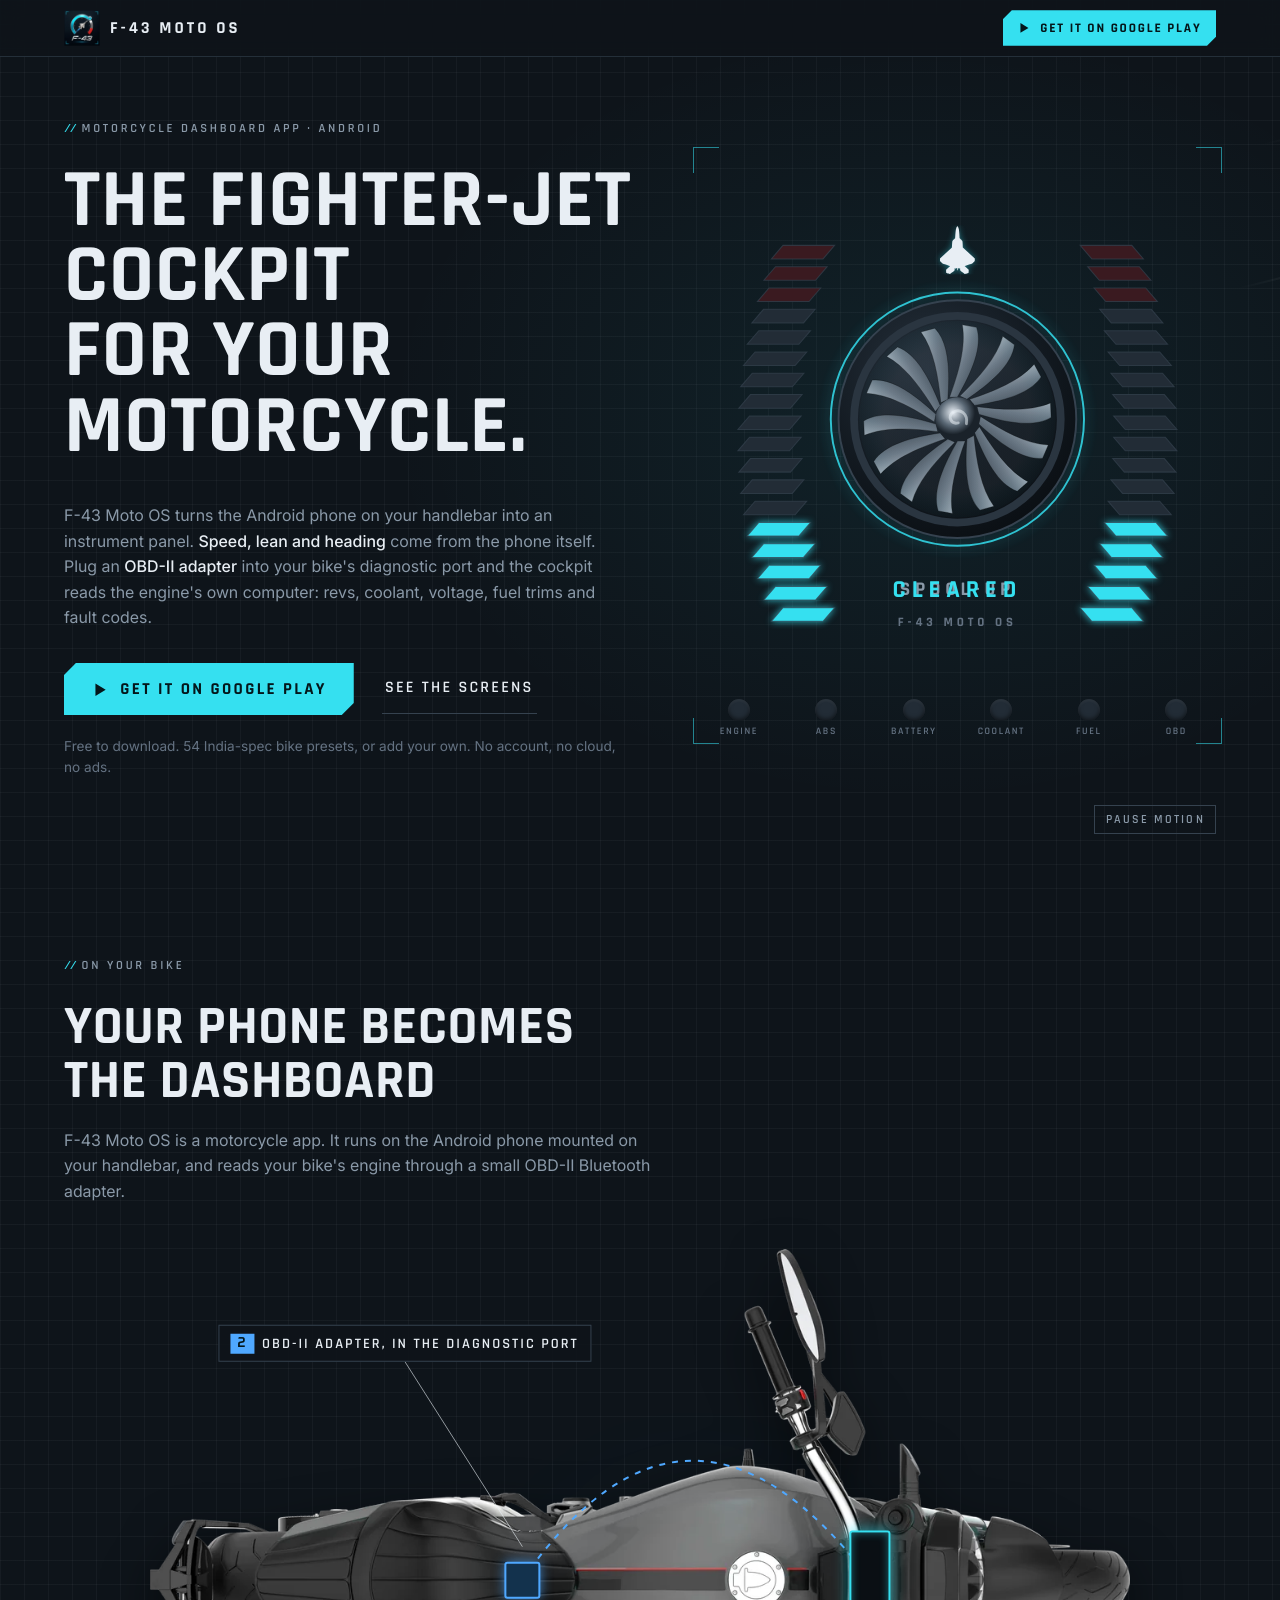
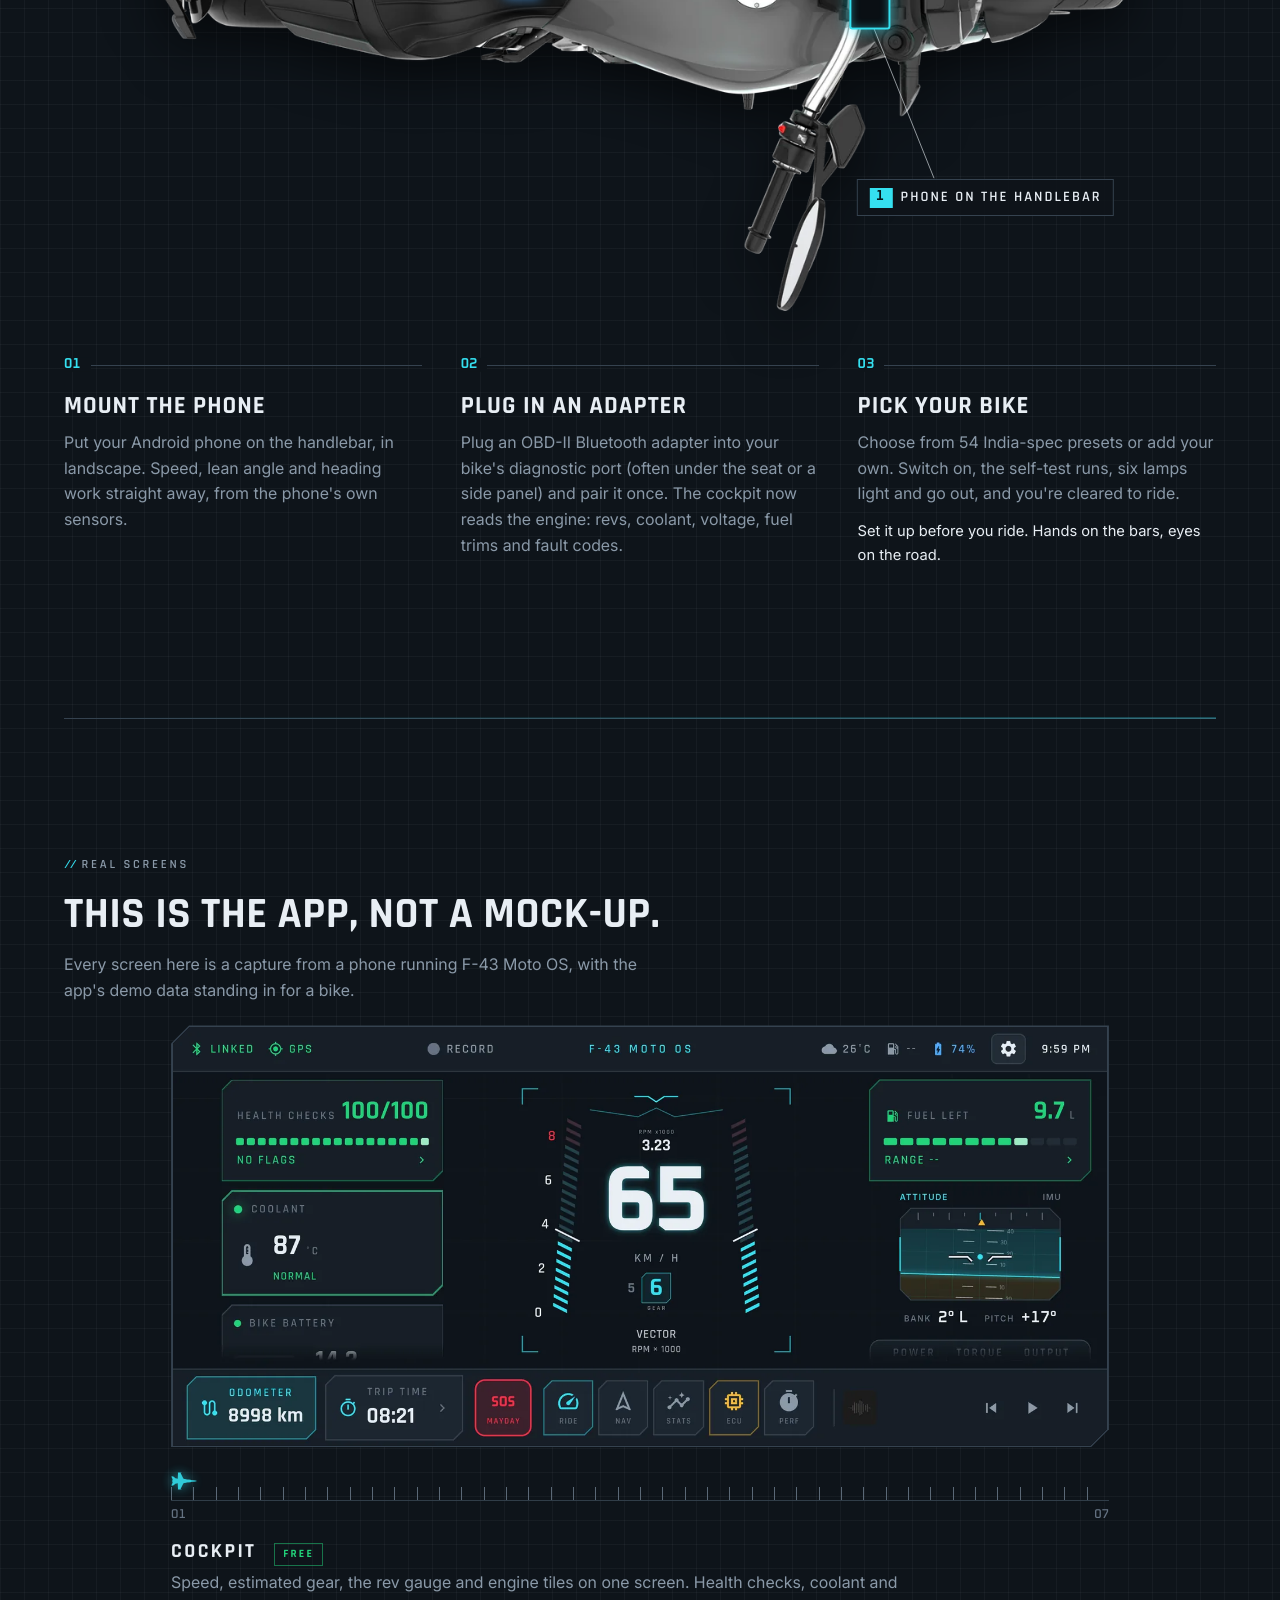
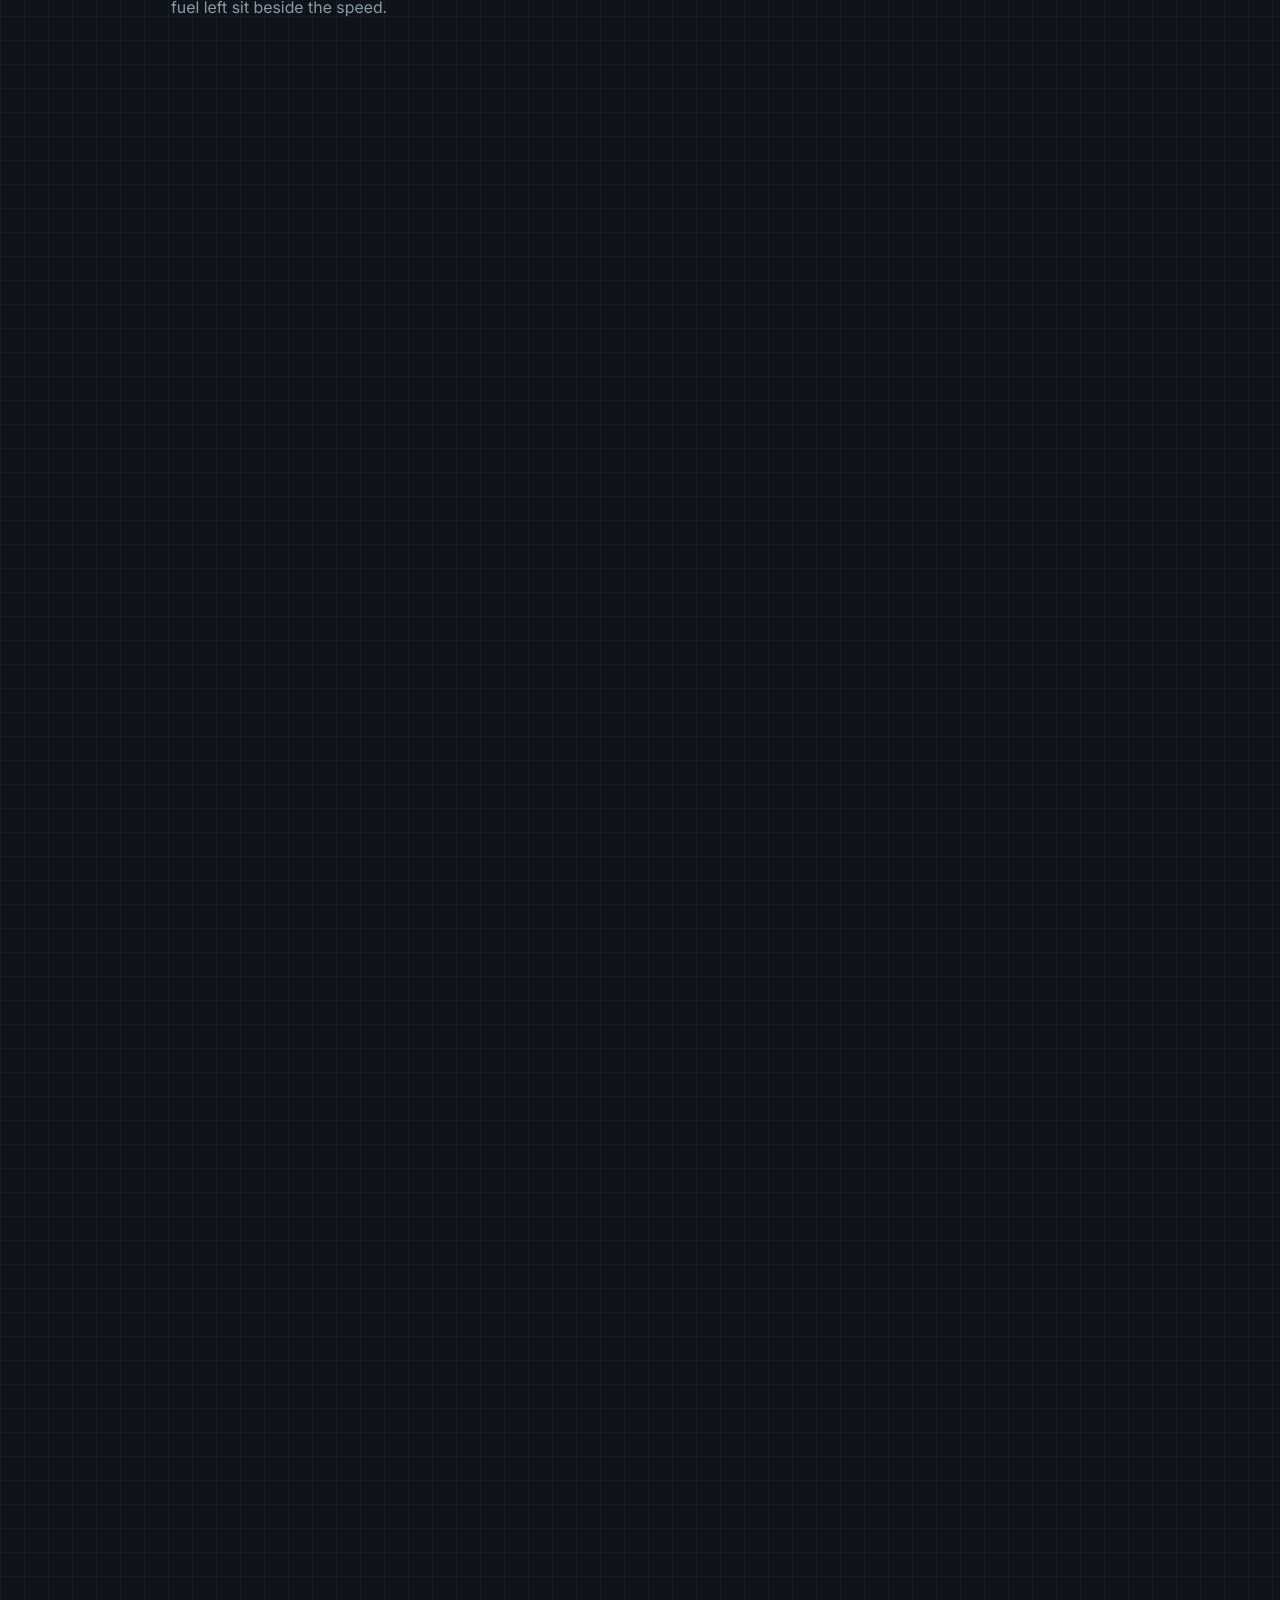
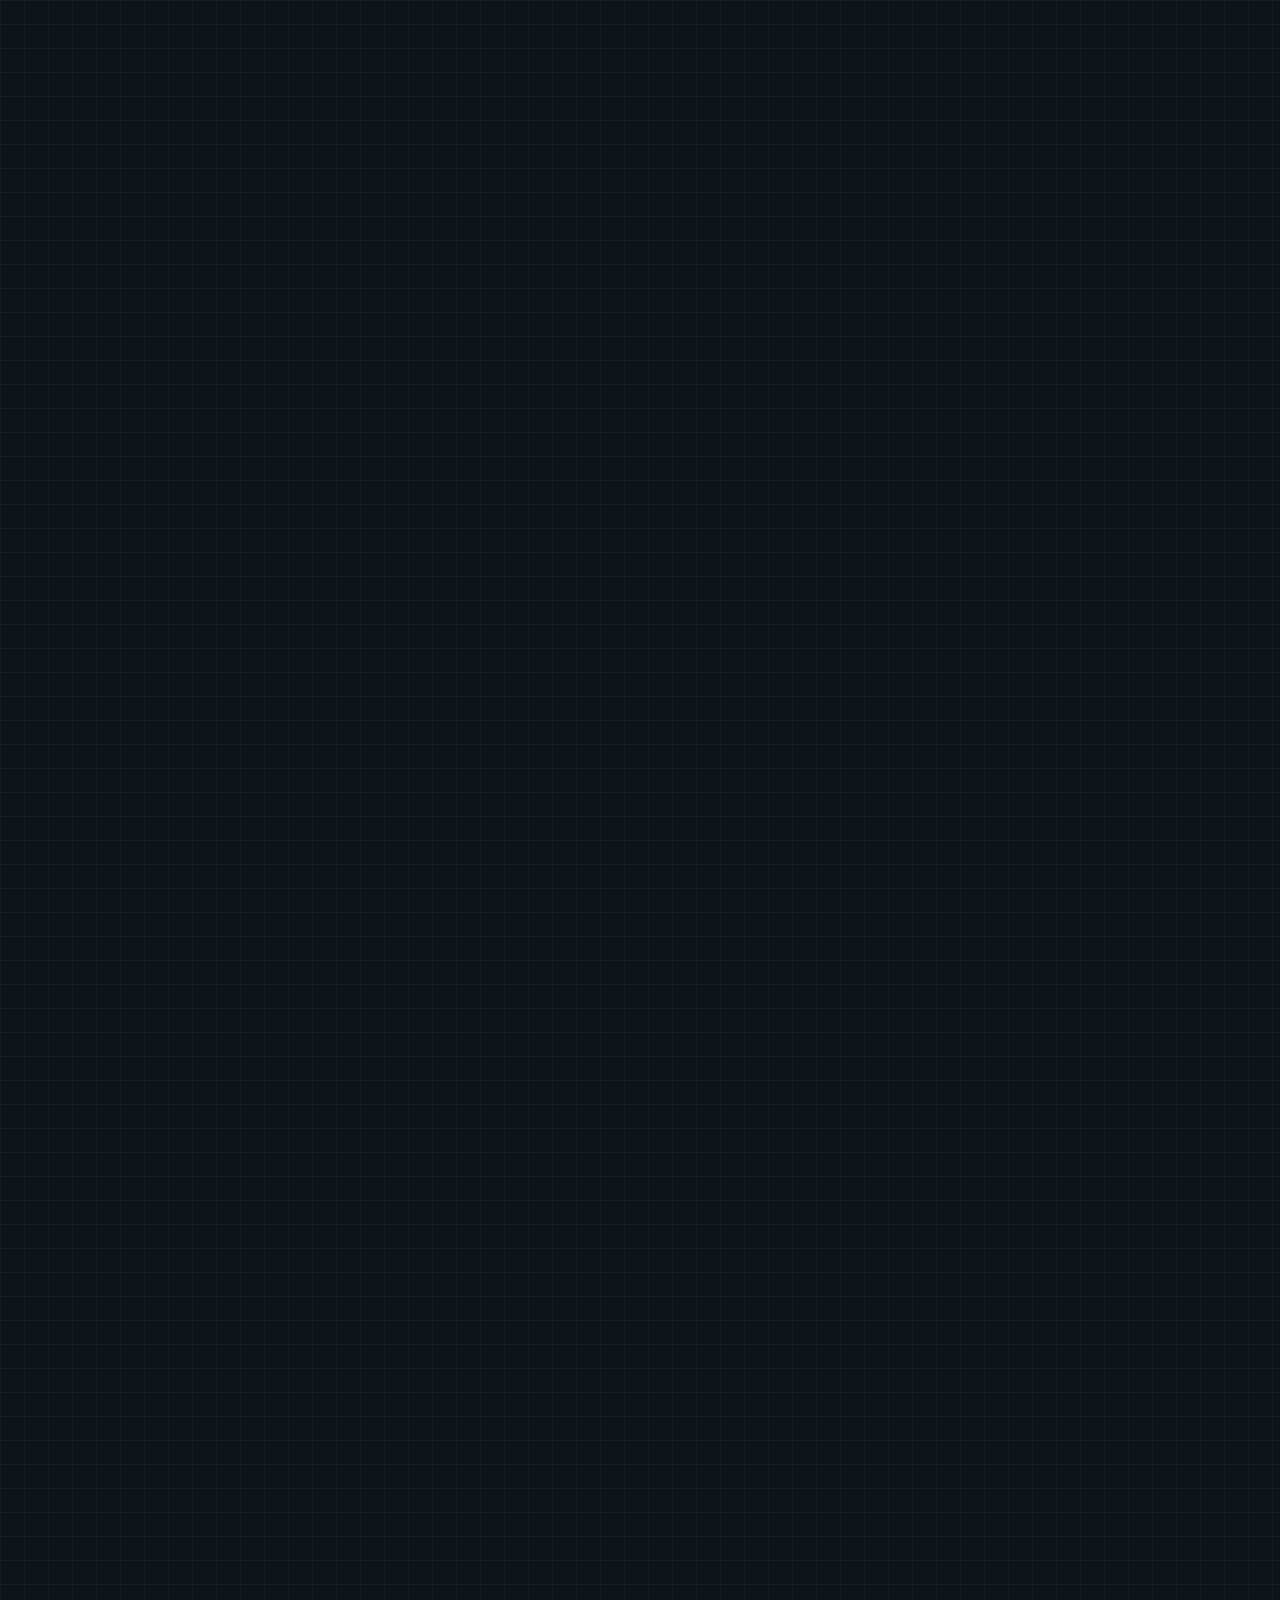
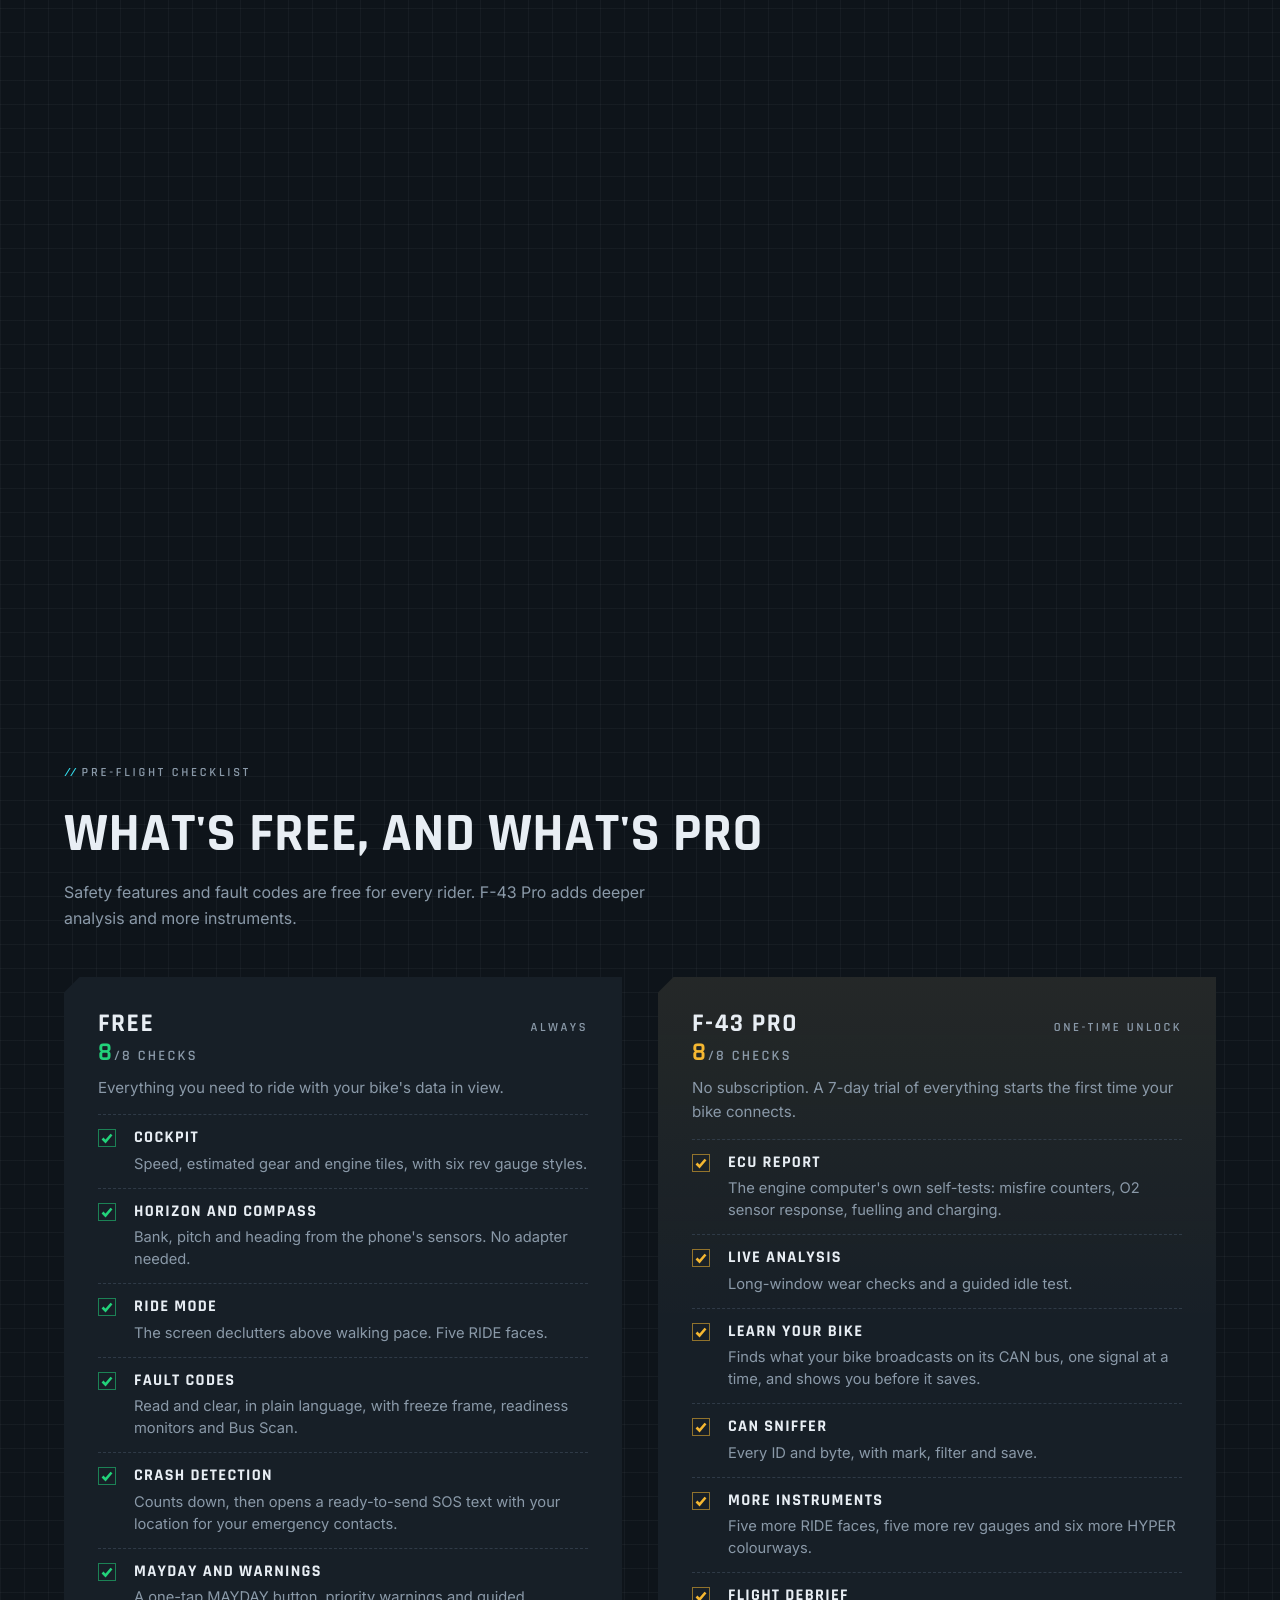
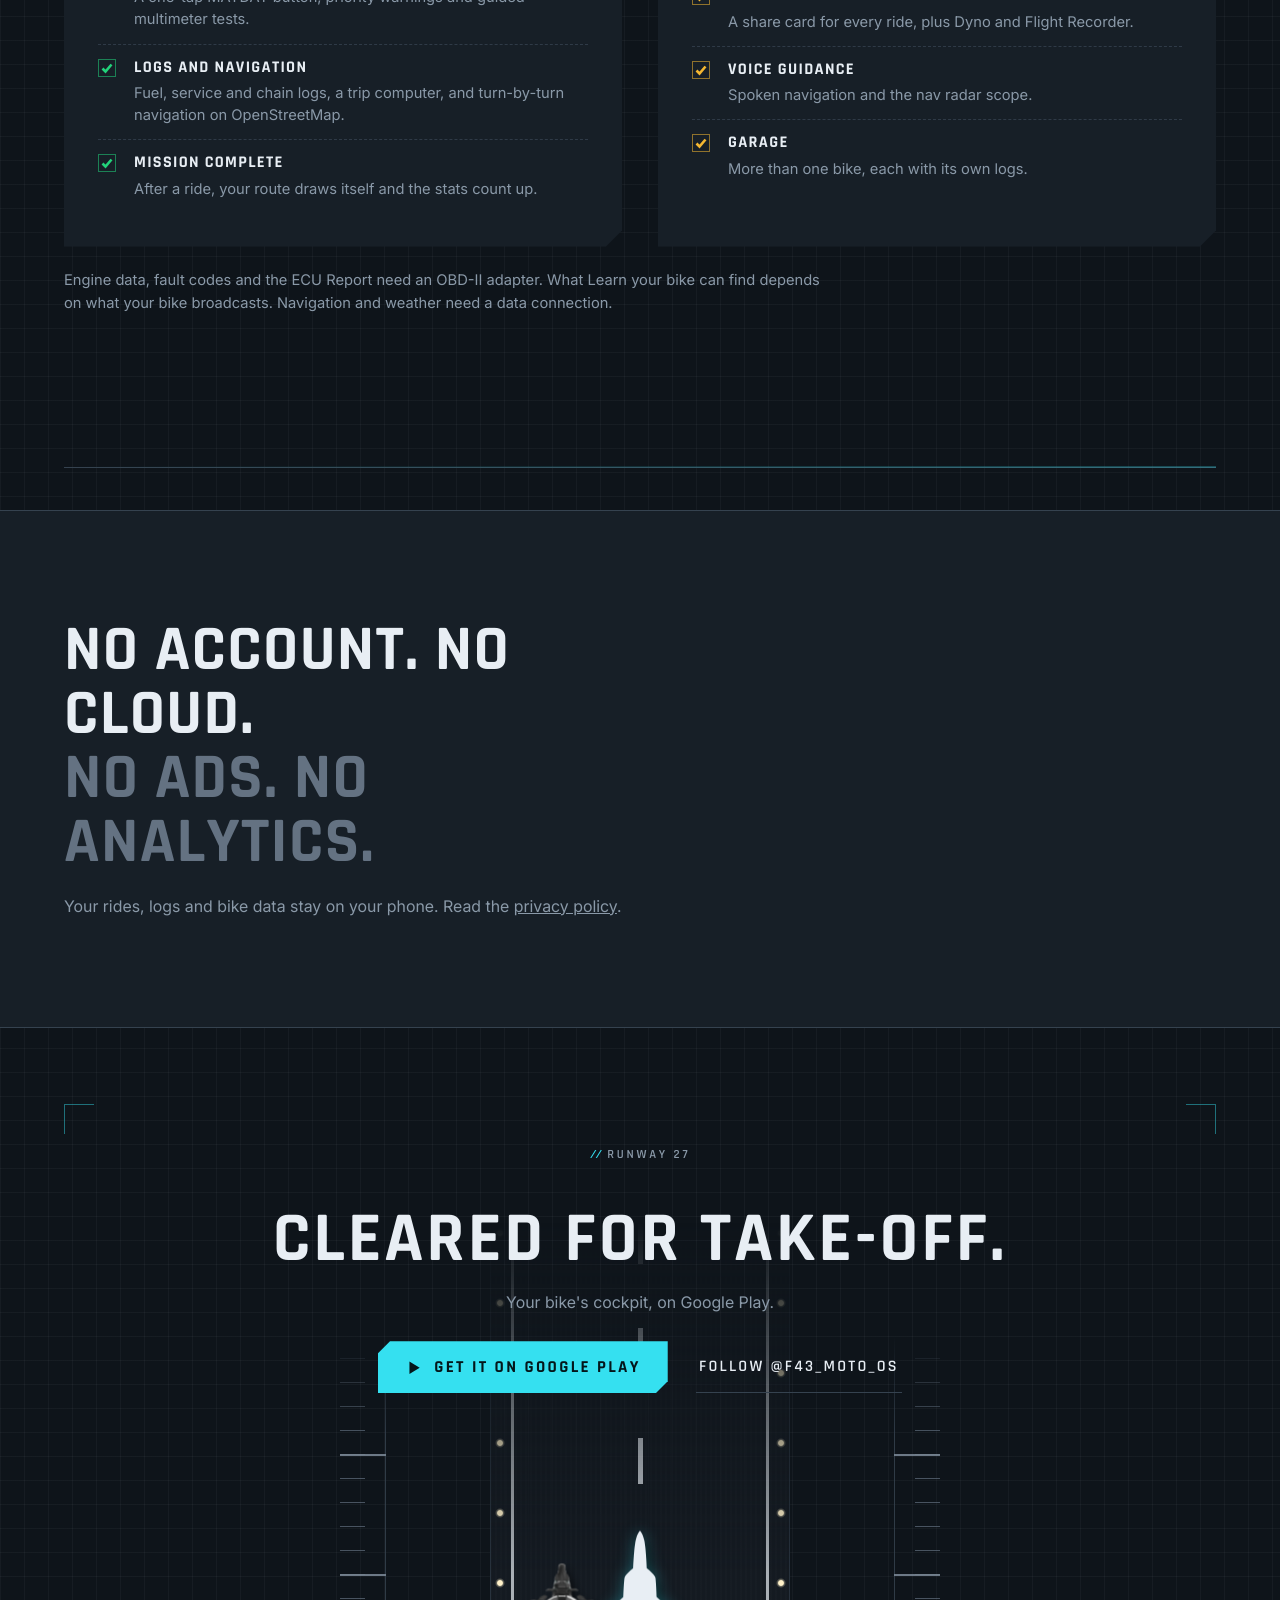
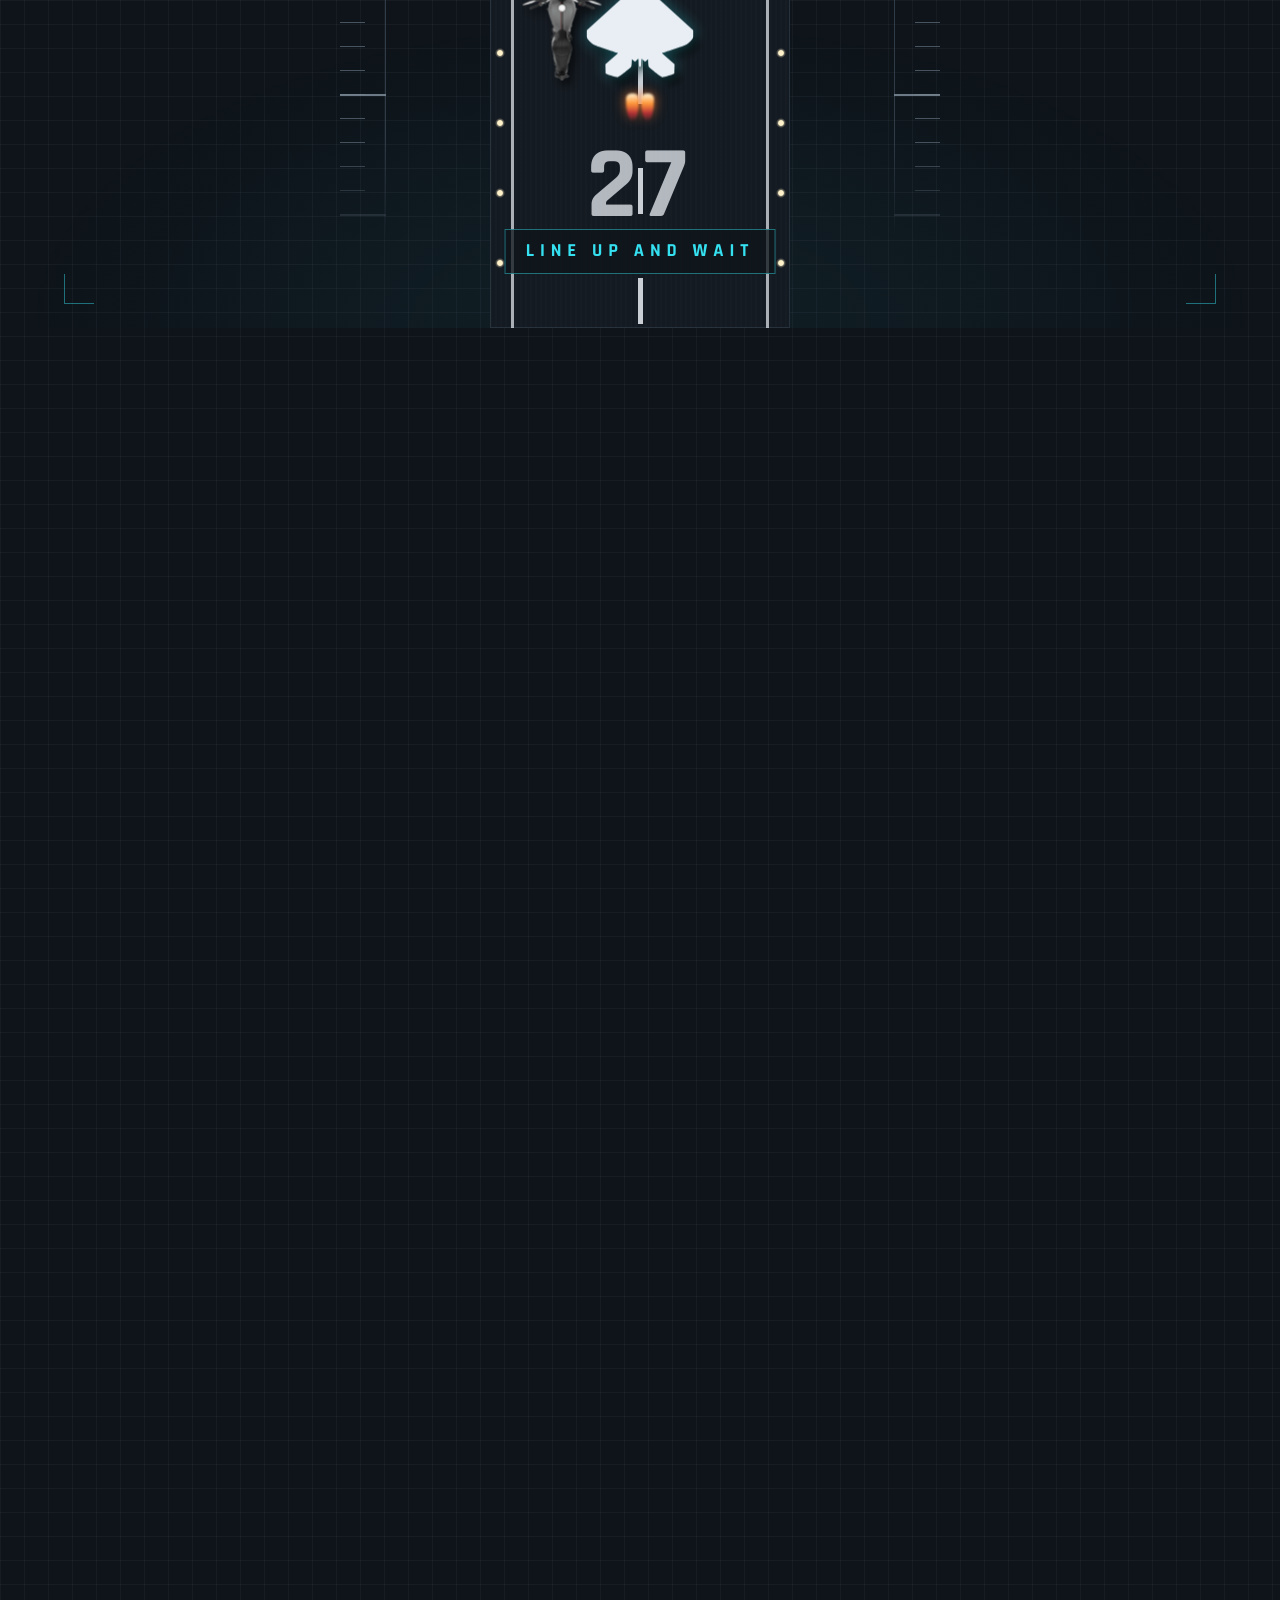
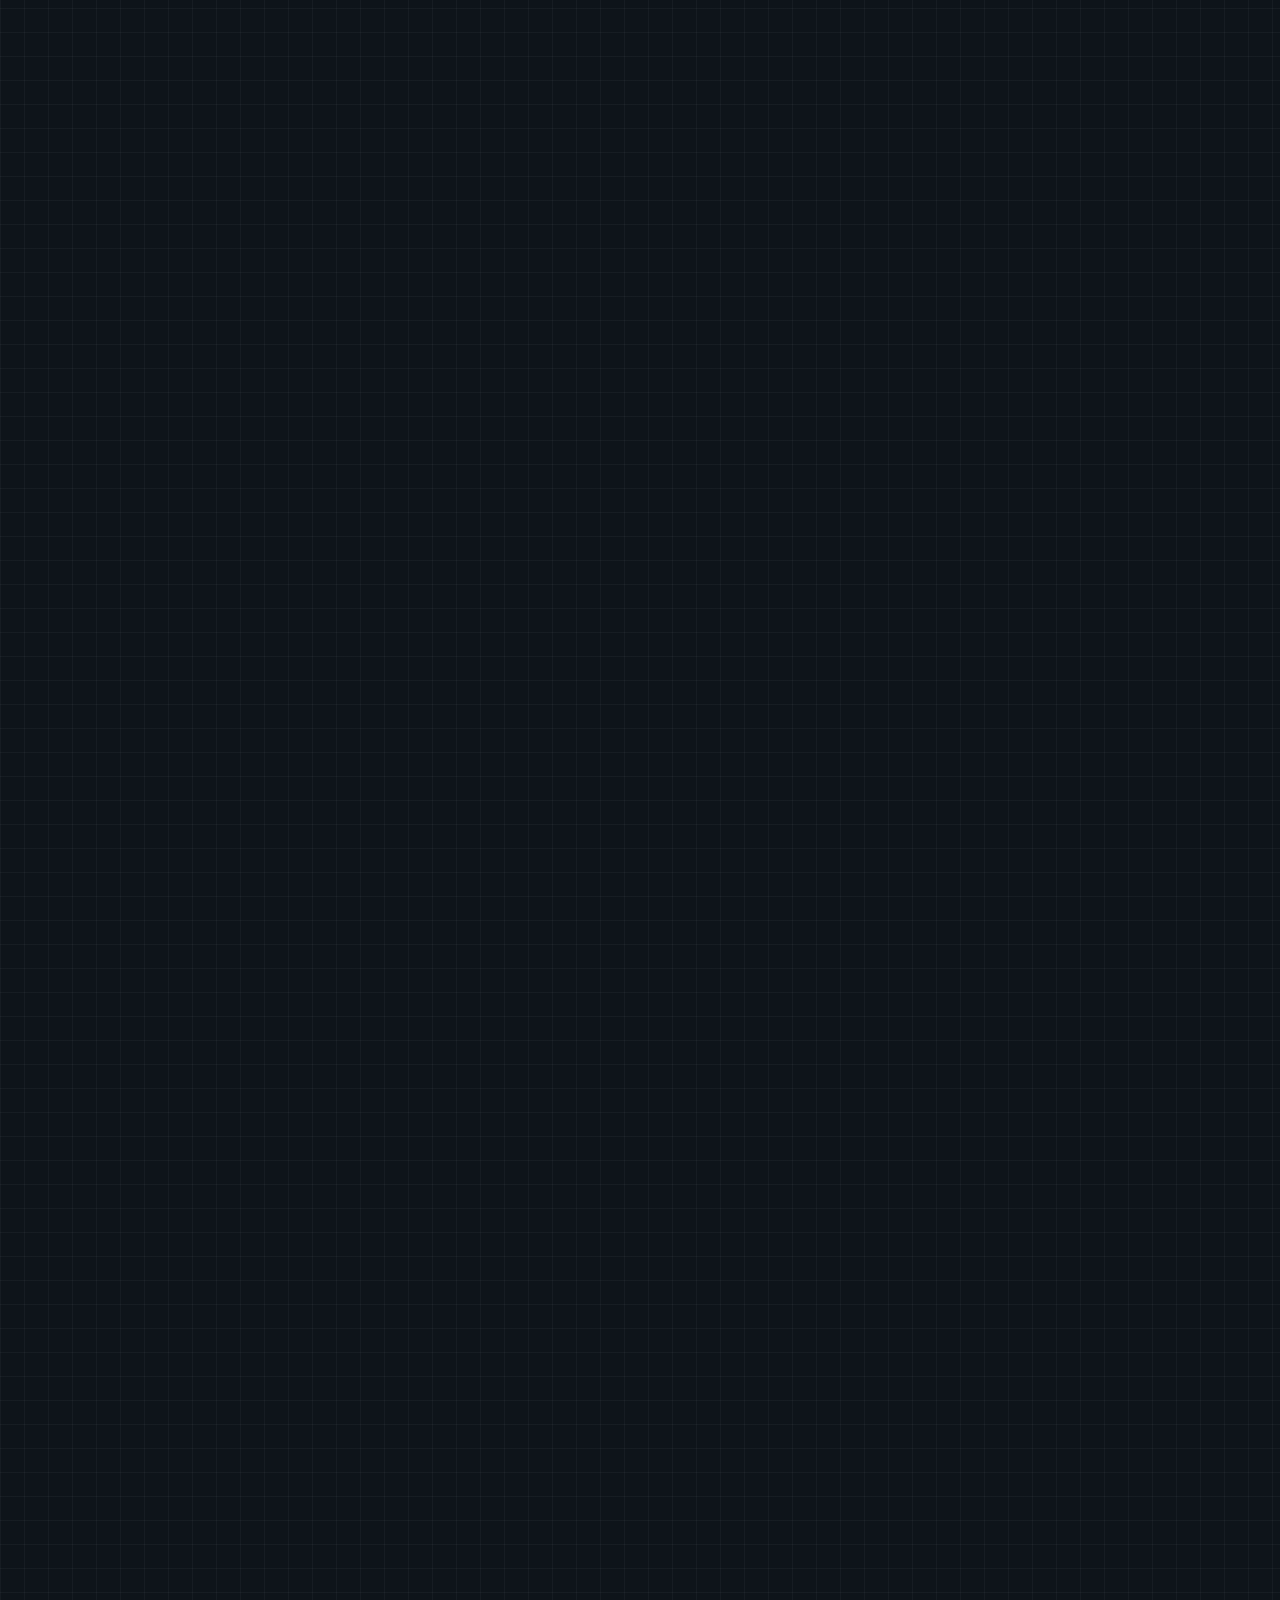
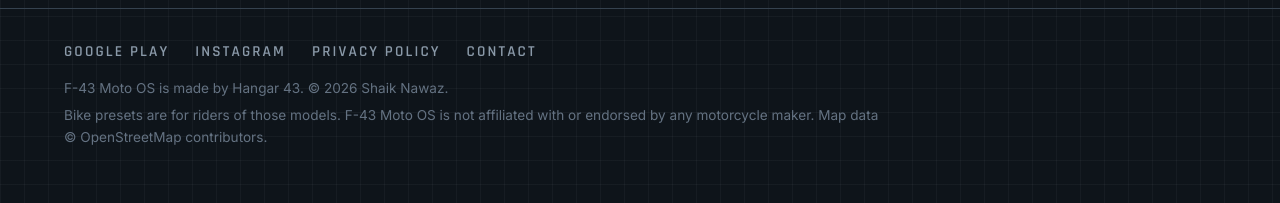
==== commit 90d1a1f5: "Use f43moto@gmail.com as the contact address on the site and privacy policy Co-Authored-By: Claude O" ====
--- a/index.html
+++ b/index.html
@@ -685,7 +685,7 @@
     <a href="https://play.google.com/store/apps/details?id=in.nawaz.f43moto">Google Play</a>
     <a href="https://www.instagram.com/f43_moto_os/">Instagram</a>
     <a href="privacy/">Privacy policy</a>
-    <a href="mailto:shaiksart@gmail.com">Contact</a>
+    <a href="mailto:f43moto@gmail.com">Contact</a>
   </nav>
   <p>F-43 Moto OS is made by Hangar 43. © 2026 Shaik Nawaz.</p>
   <p>Bike presets are for riders of those models. F-43 Moto OS is not affiliated with or endorsed by any motorcycle maker. Map data © OpenStreetMap contributors.</p>
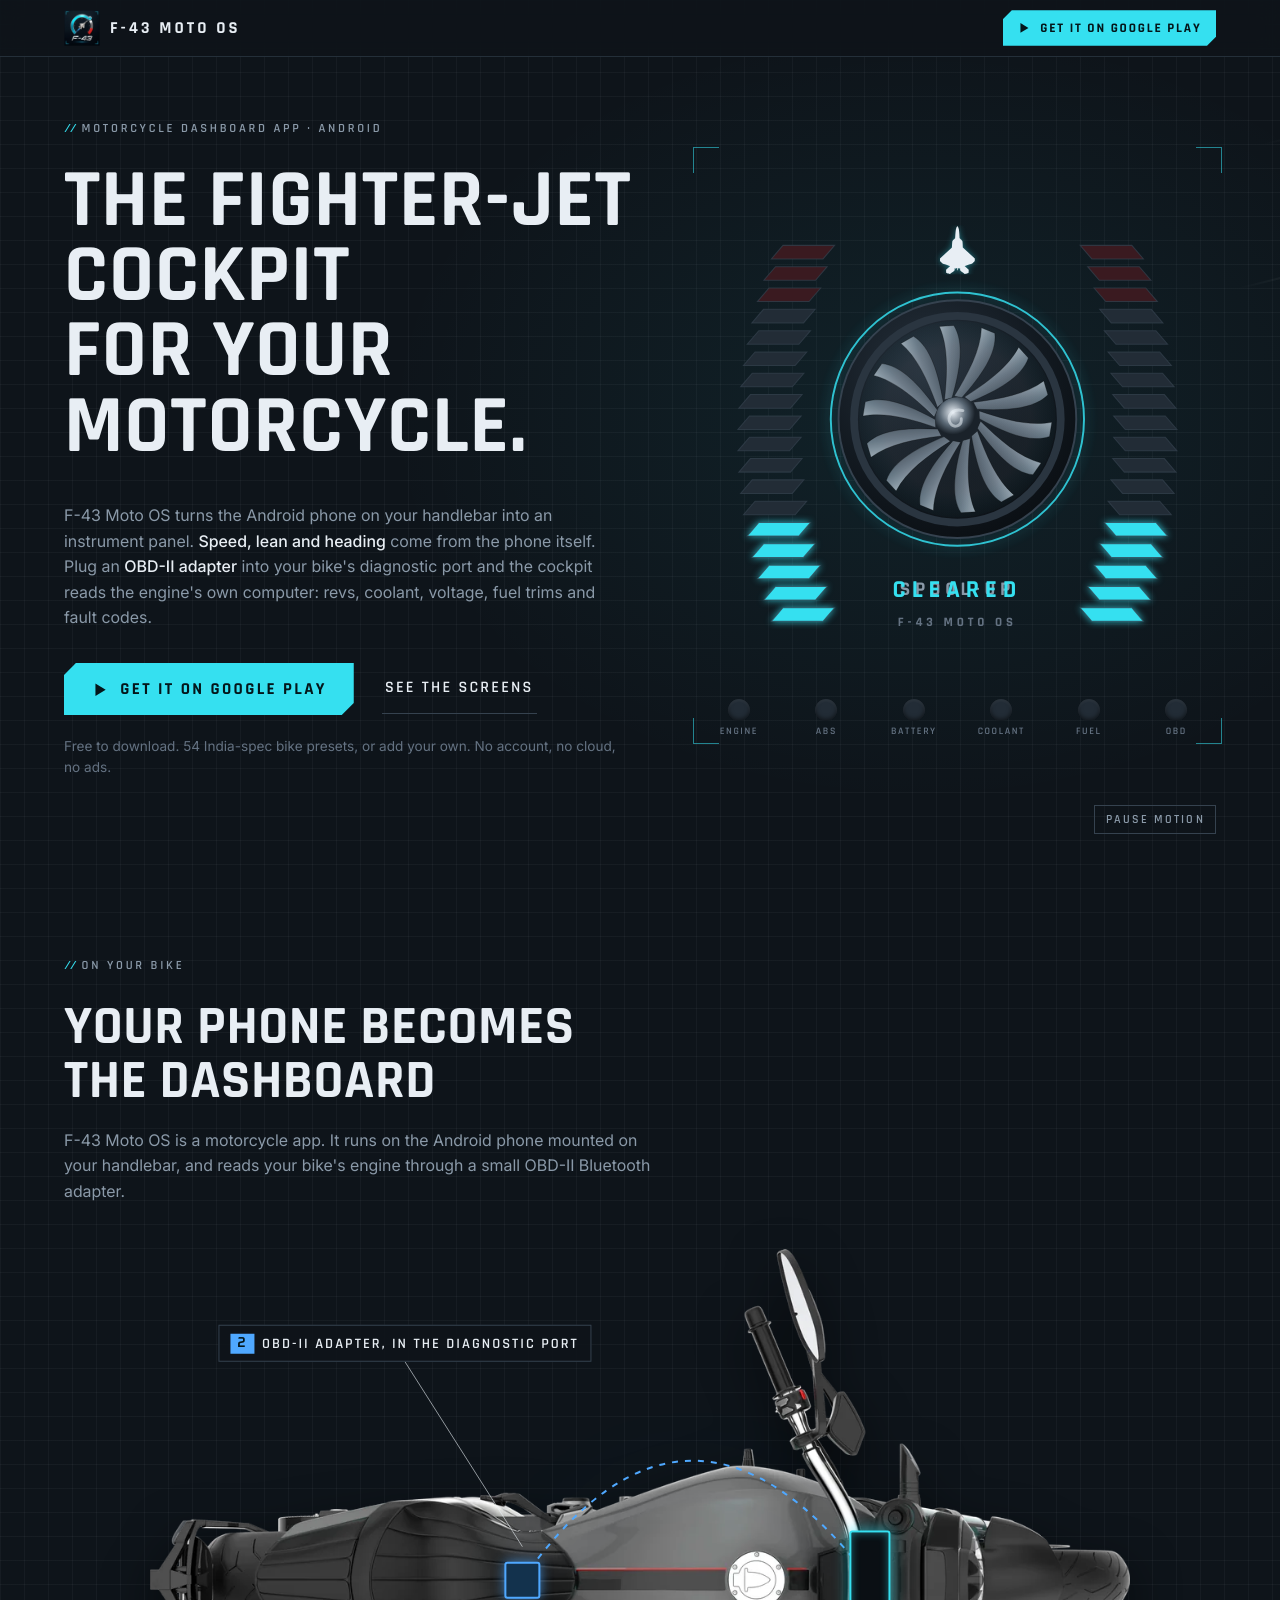
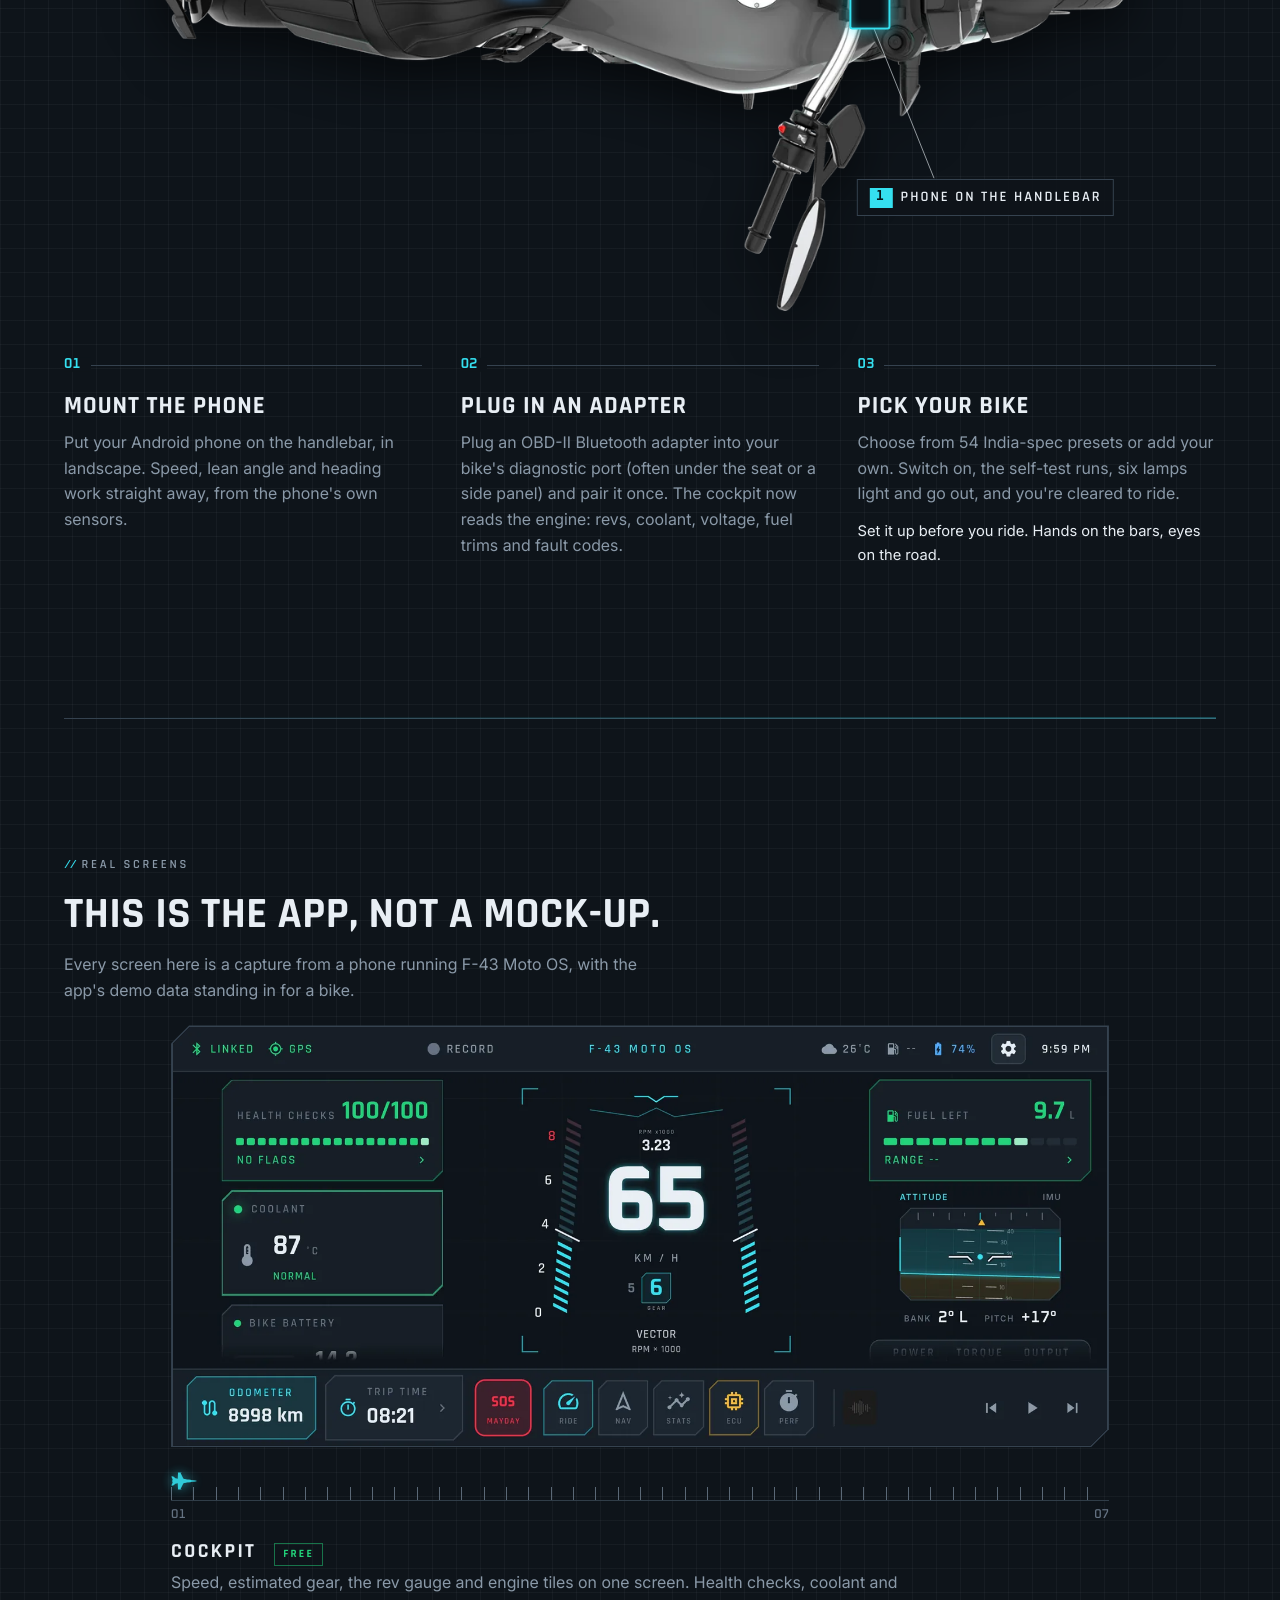
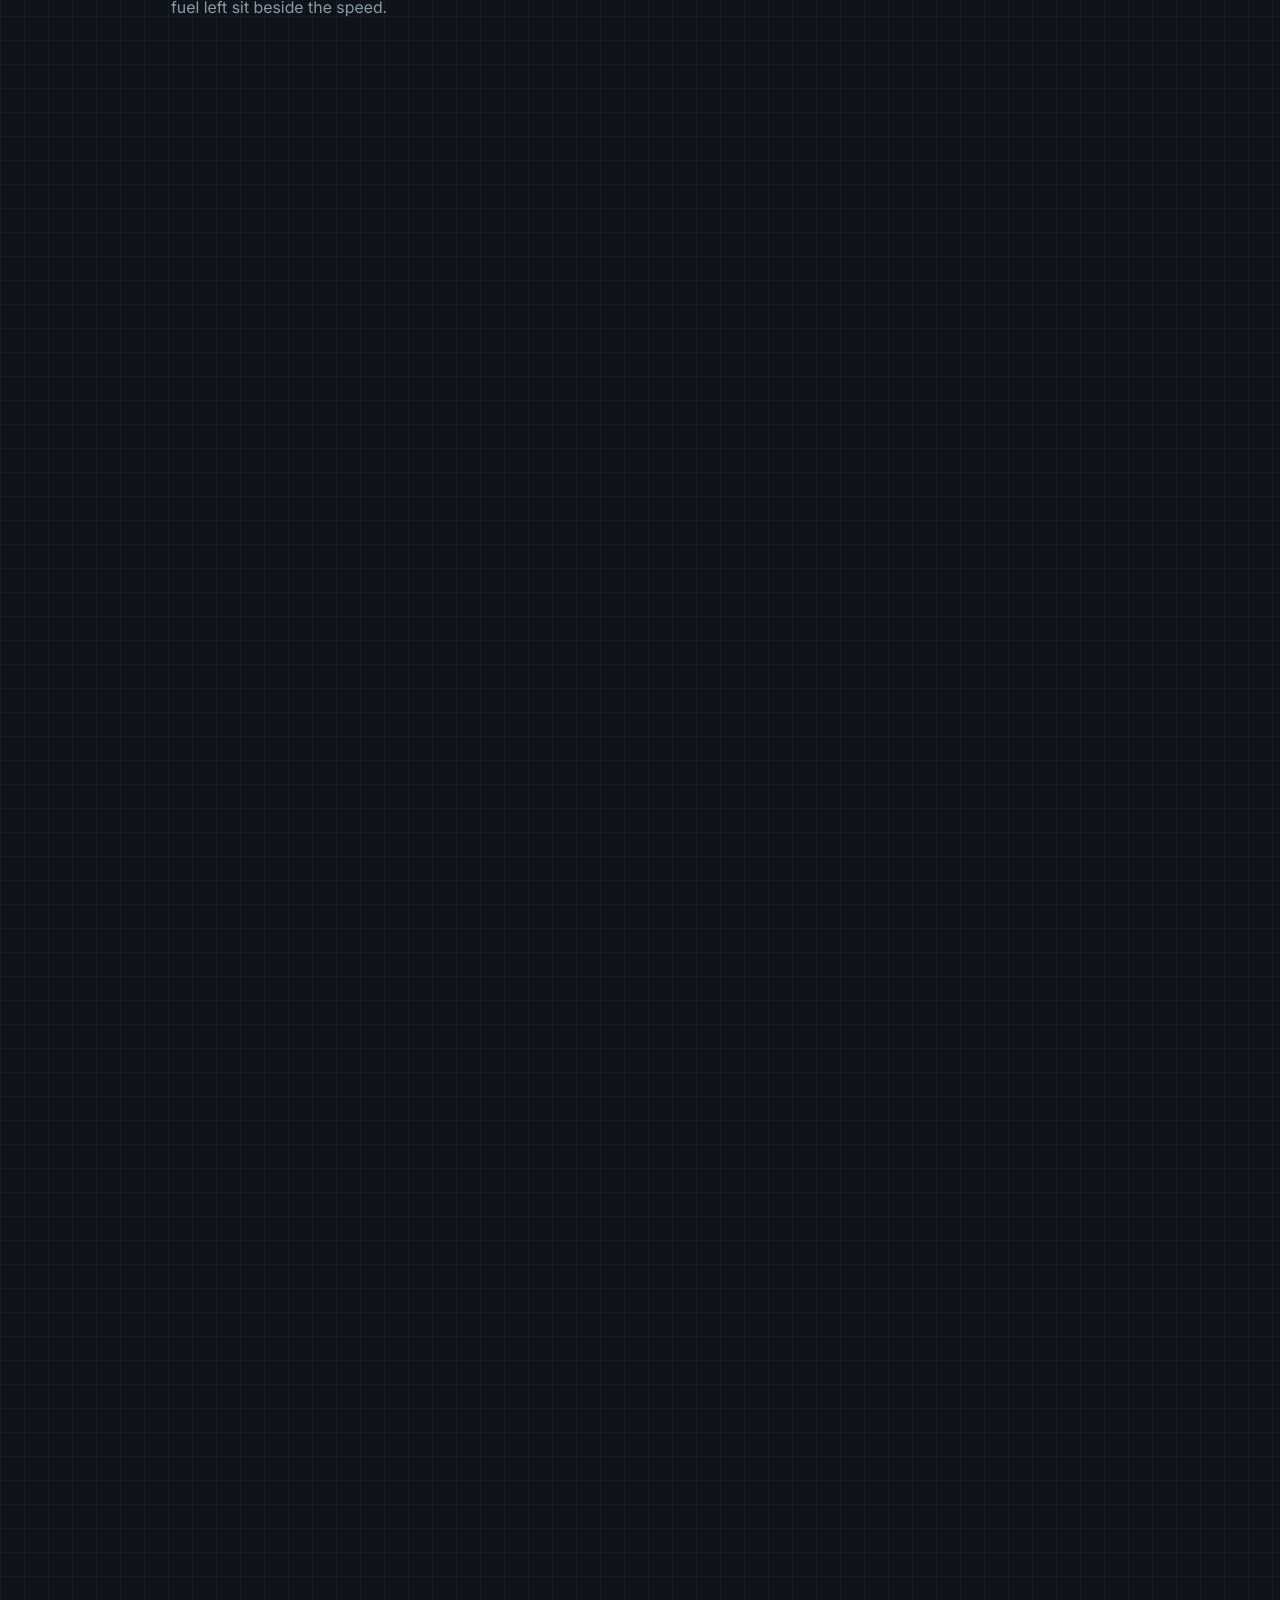
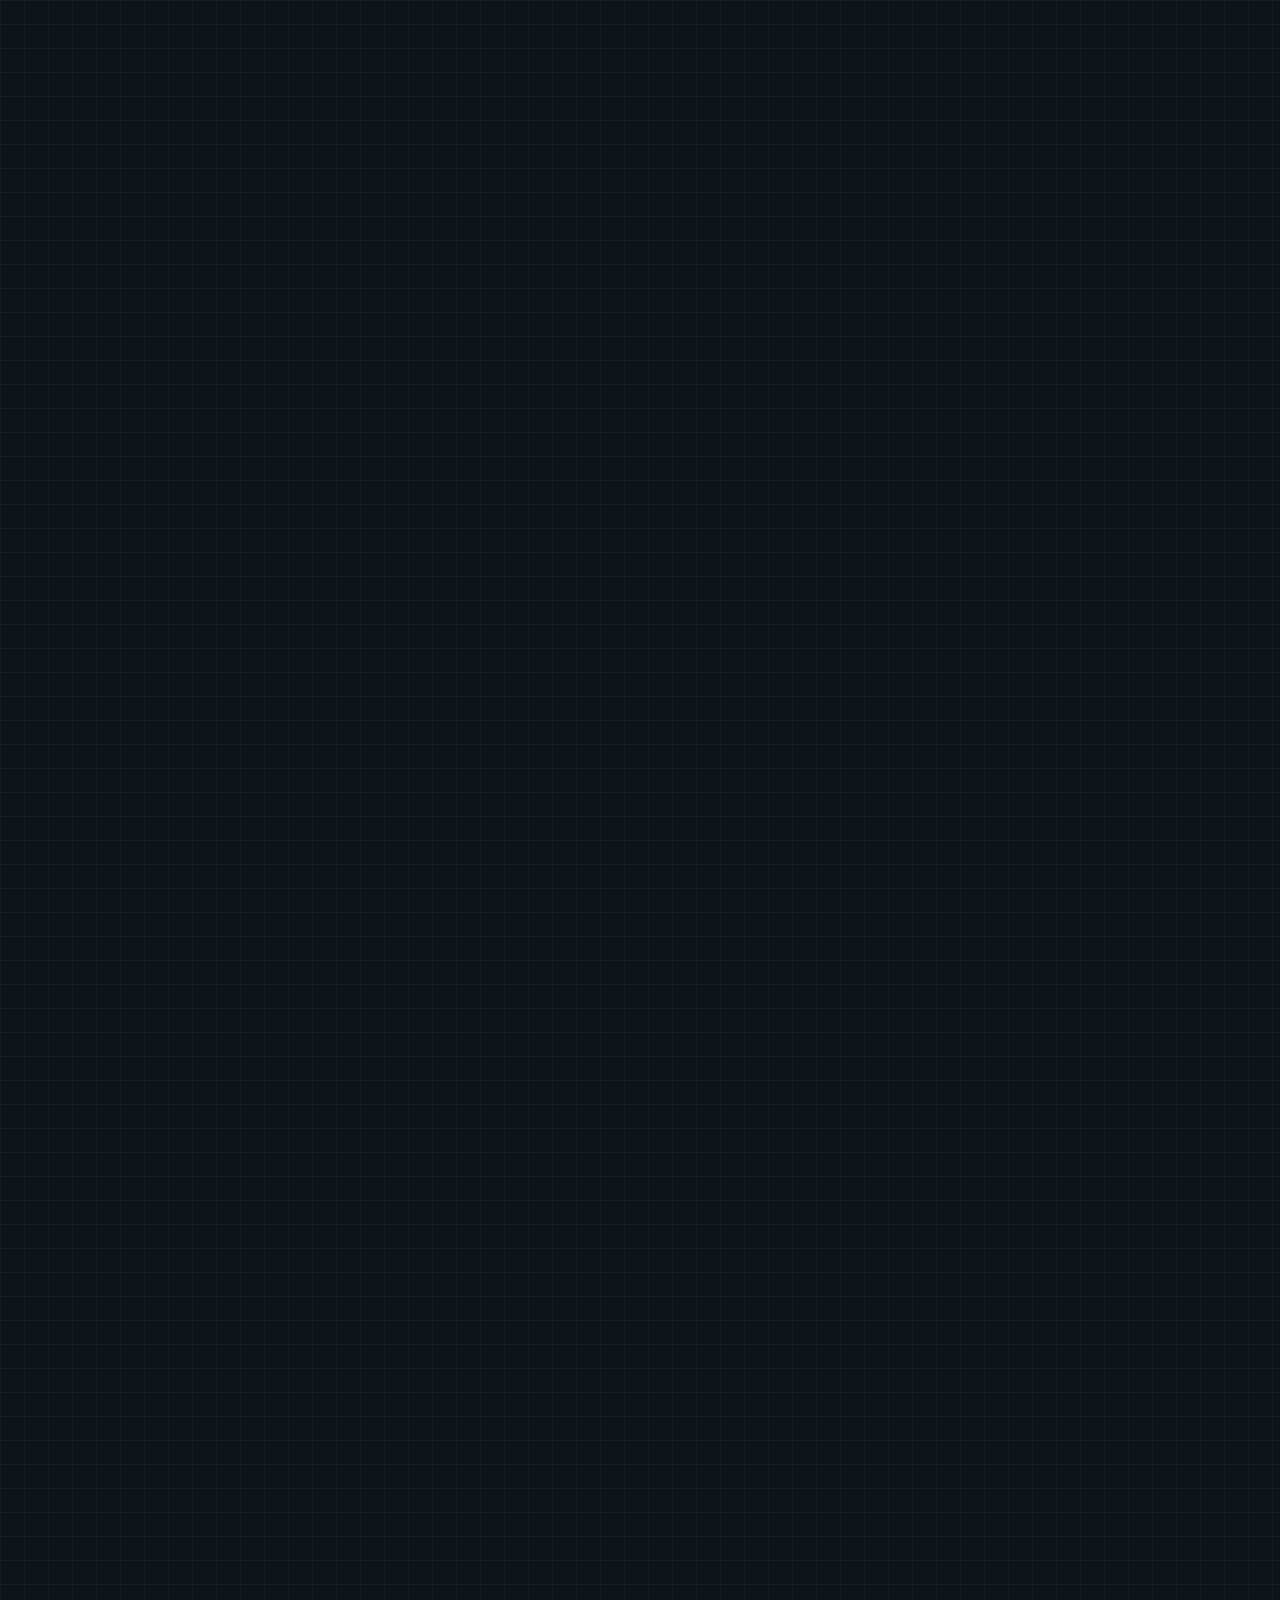
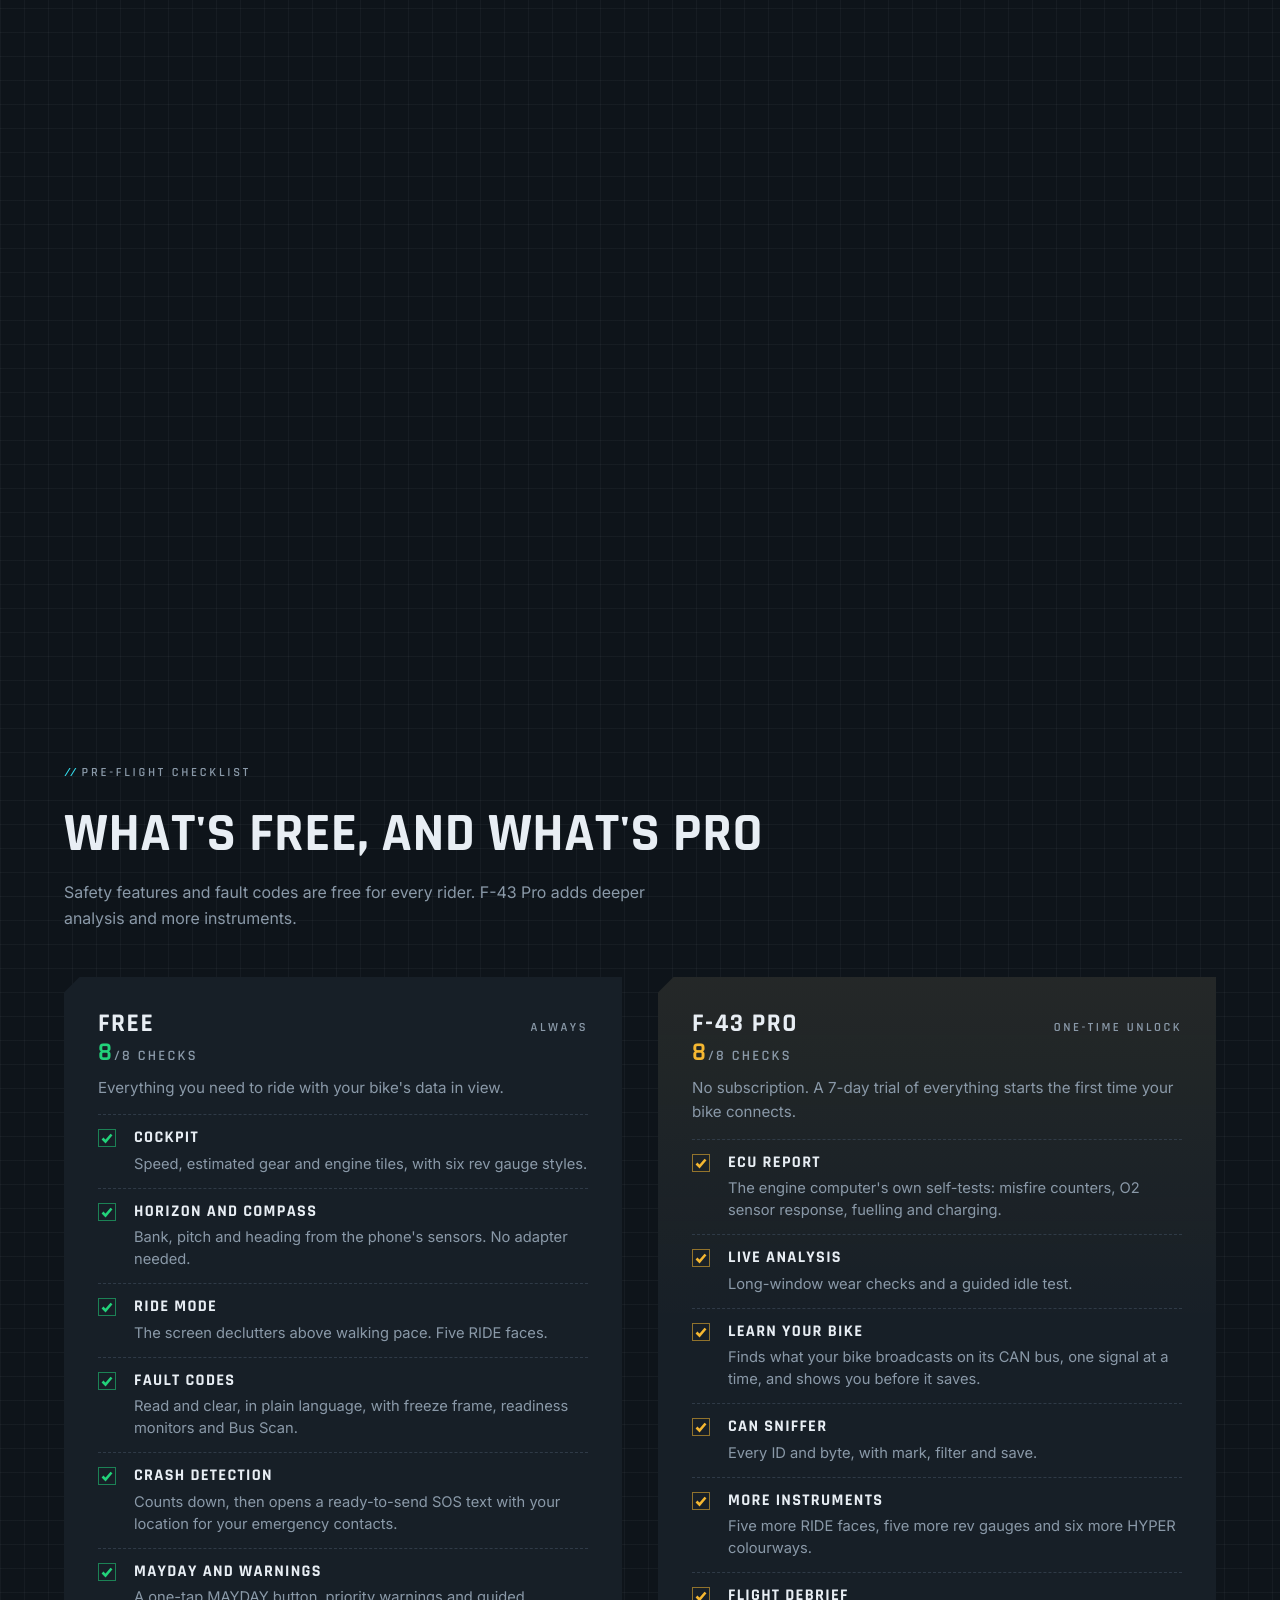
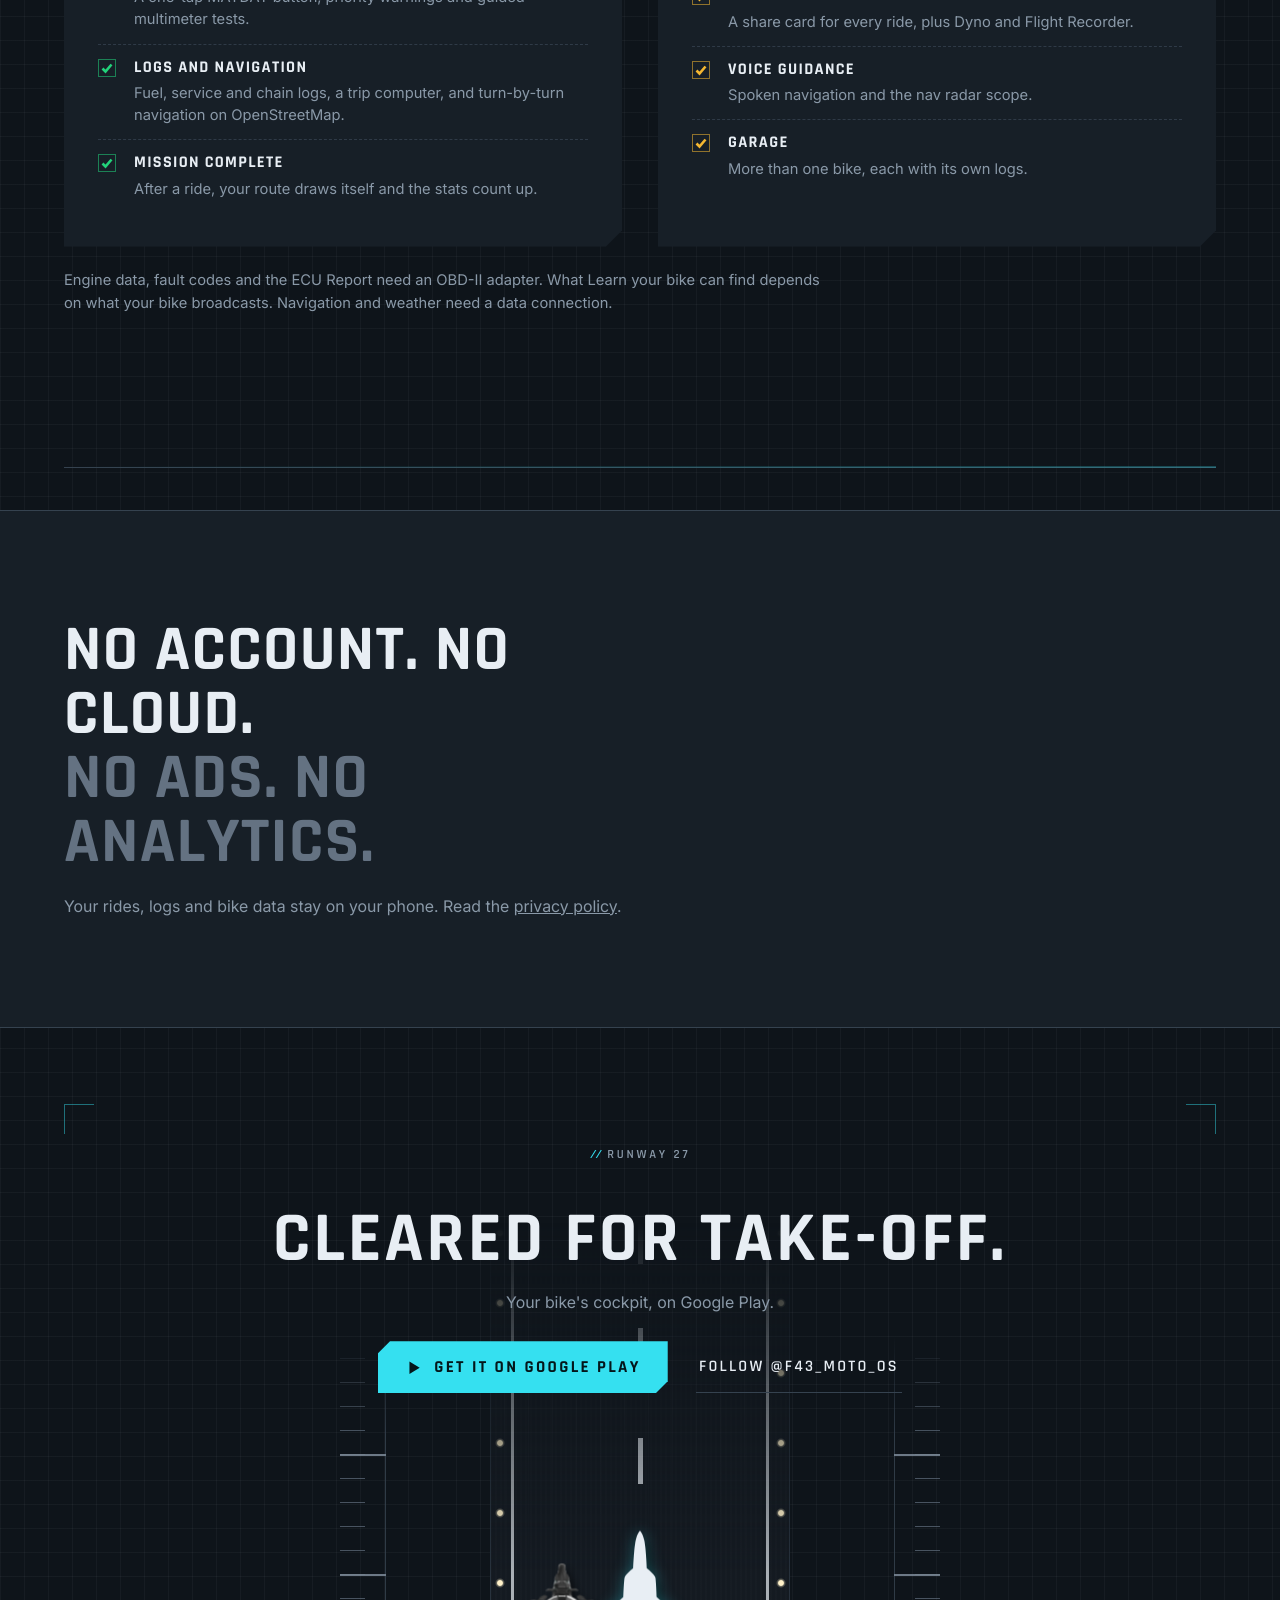
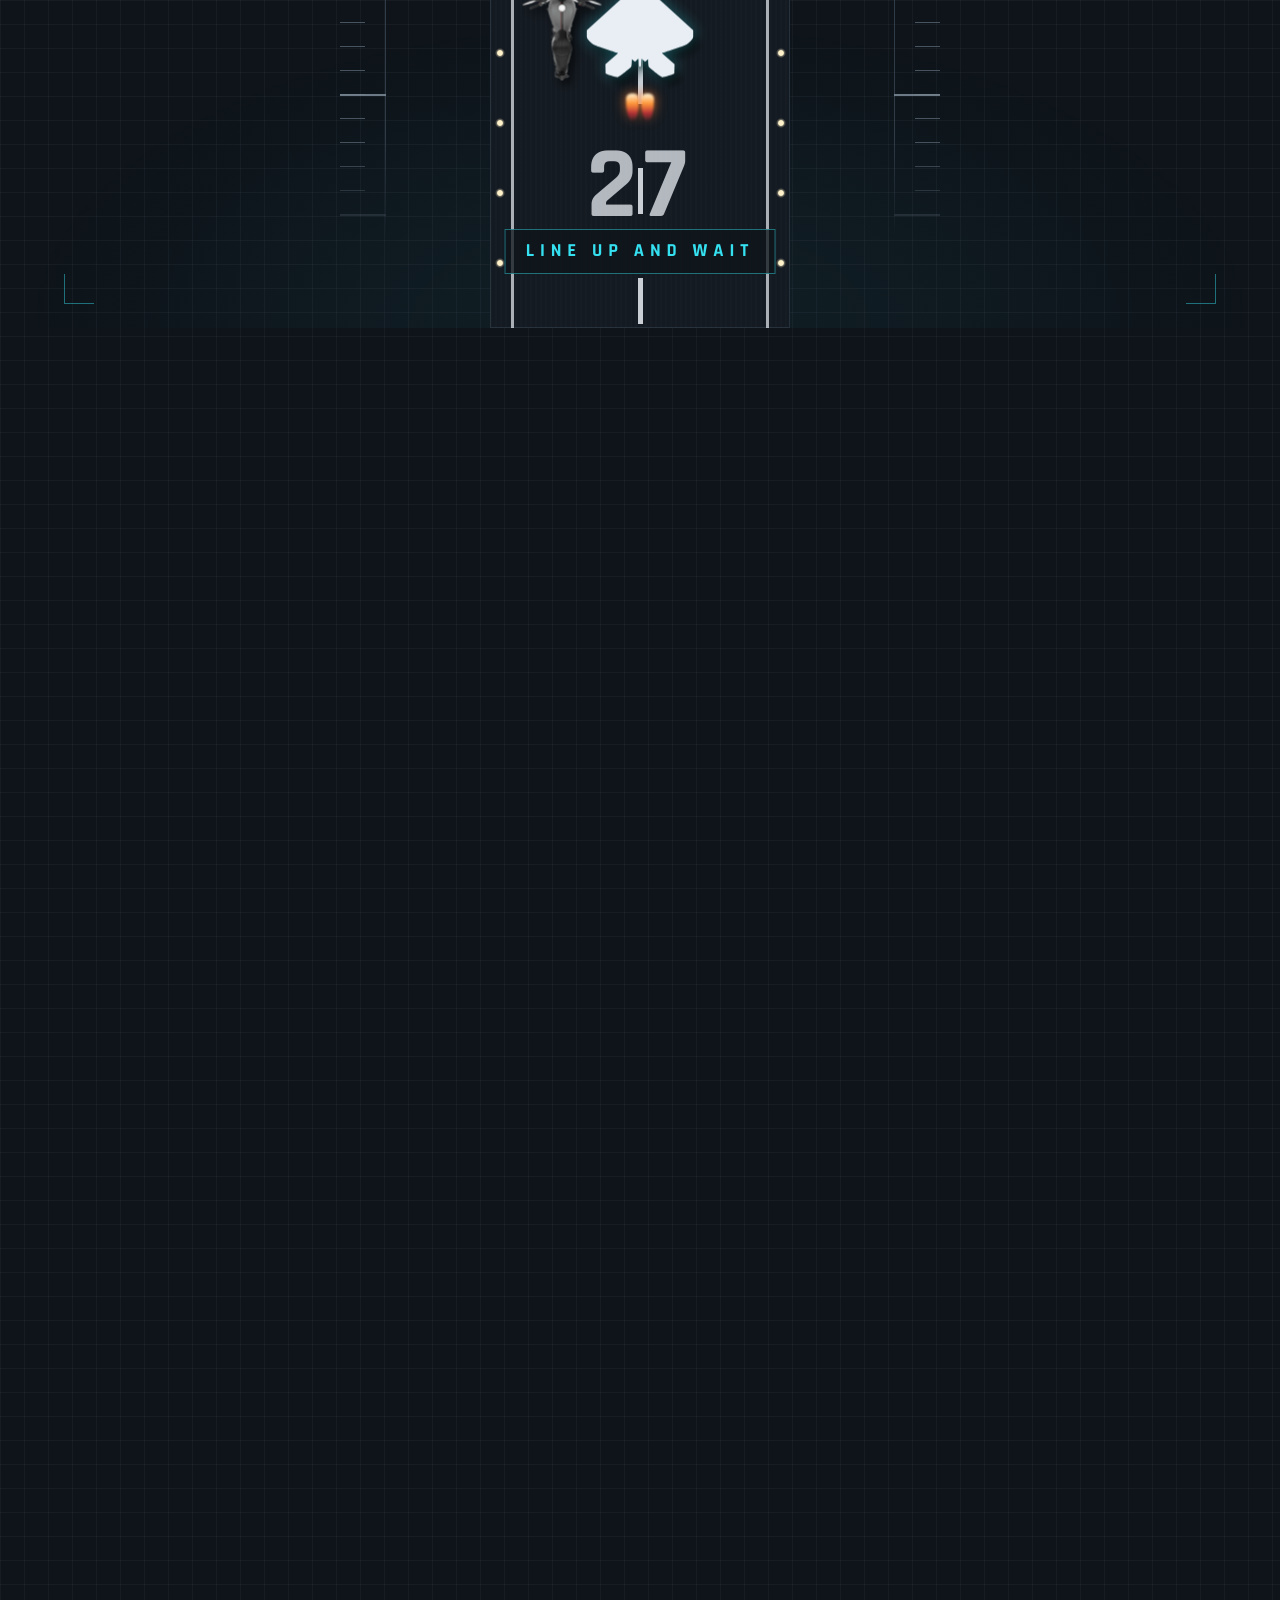
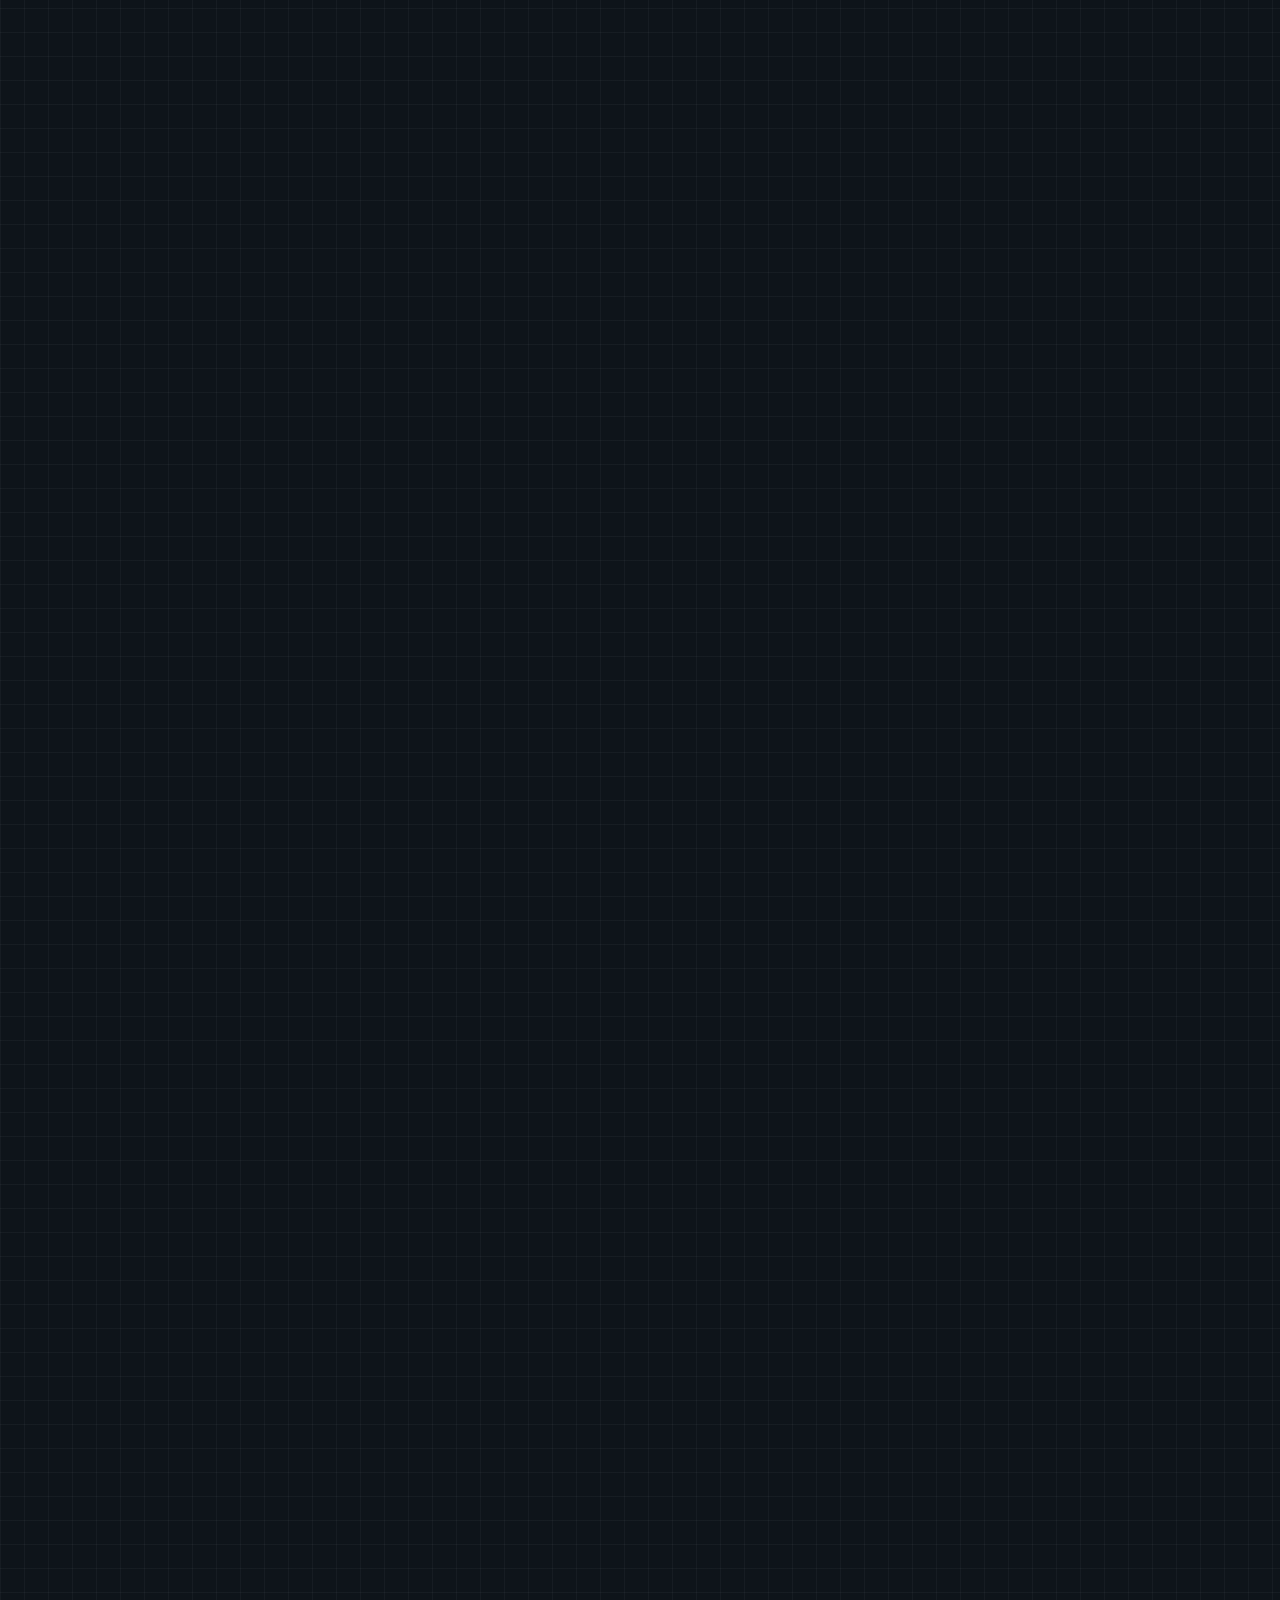
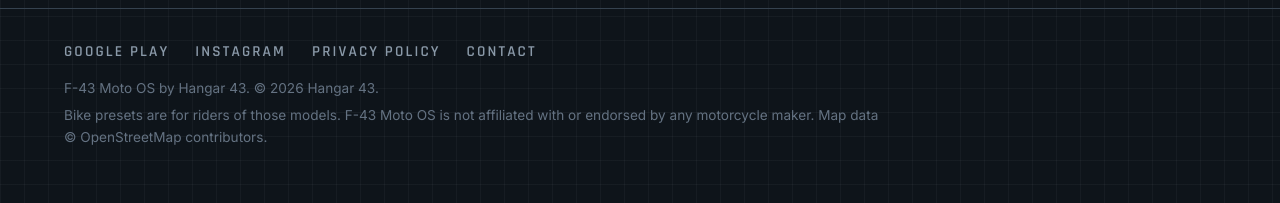
==== commit 02862dbf: "Remove the owner's name from the site; credit Hangar 43 Co-Authored-By: Claude Opus 5.5 <noreply@ant" ====
--- a/index.html
+++ b/index.html
@@ -687,7 +687,7 @@
     <a href="privacy/">Privacy policy</a>
     <a href="mailto:f43moto@gmail.com">Contact</a>
   </nav>
-  <p>F-43 Moto OS is made by Hangar 43. © 2026 Shaik Nawaz.</p>
+  <p>F-43 Moto OS by Hangar 43. © 2026 Hangar 43.</p>
   <p>Bike presets are for riders of those models. F-43 Moto OS is not affiliated with or endorsed by any motorcycle maker. Map data © OpenStreetMap contributors.</p>
 </footer>
 
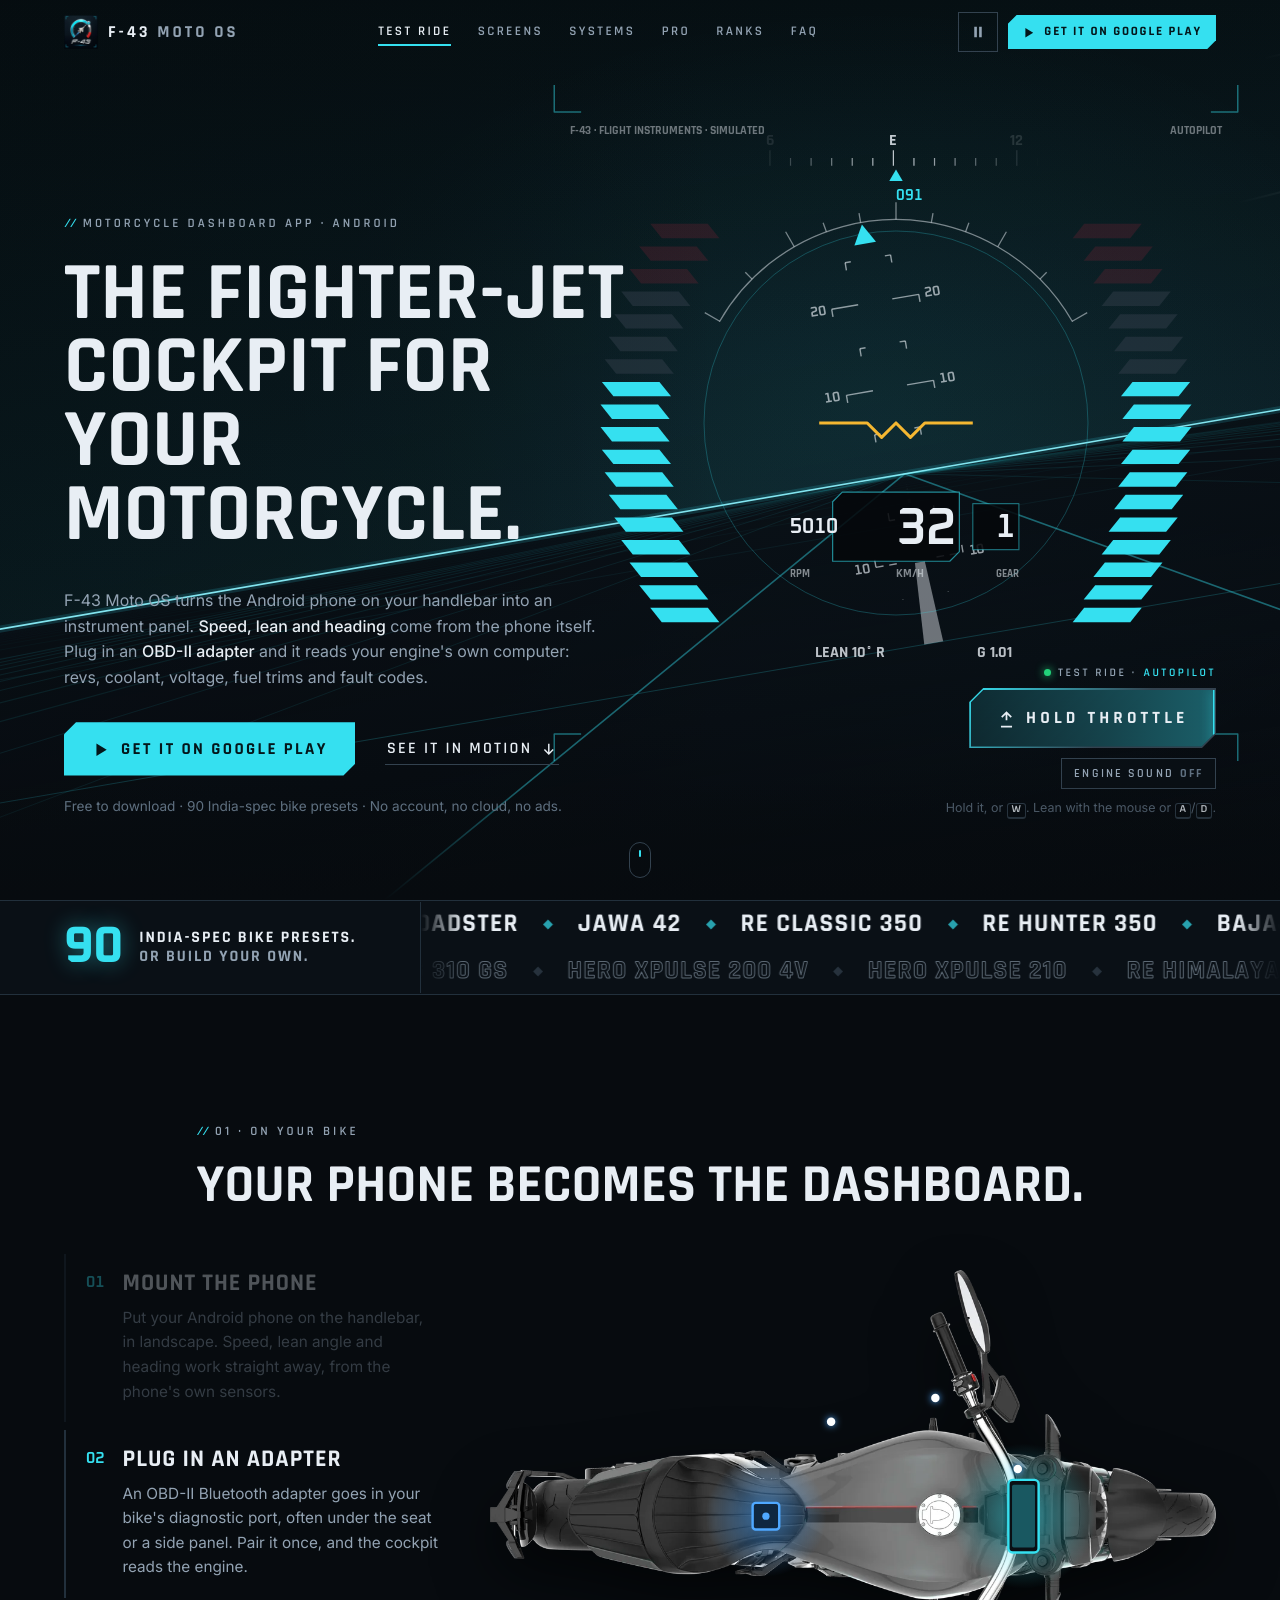
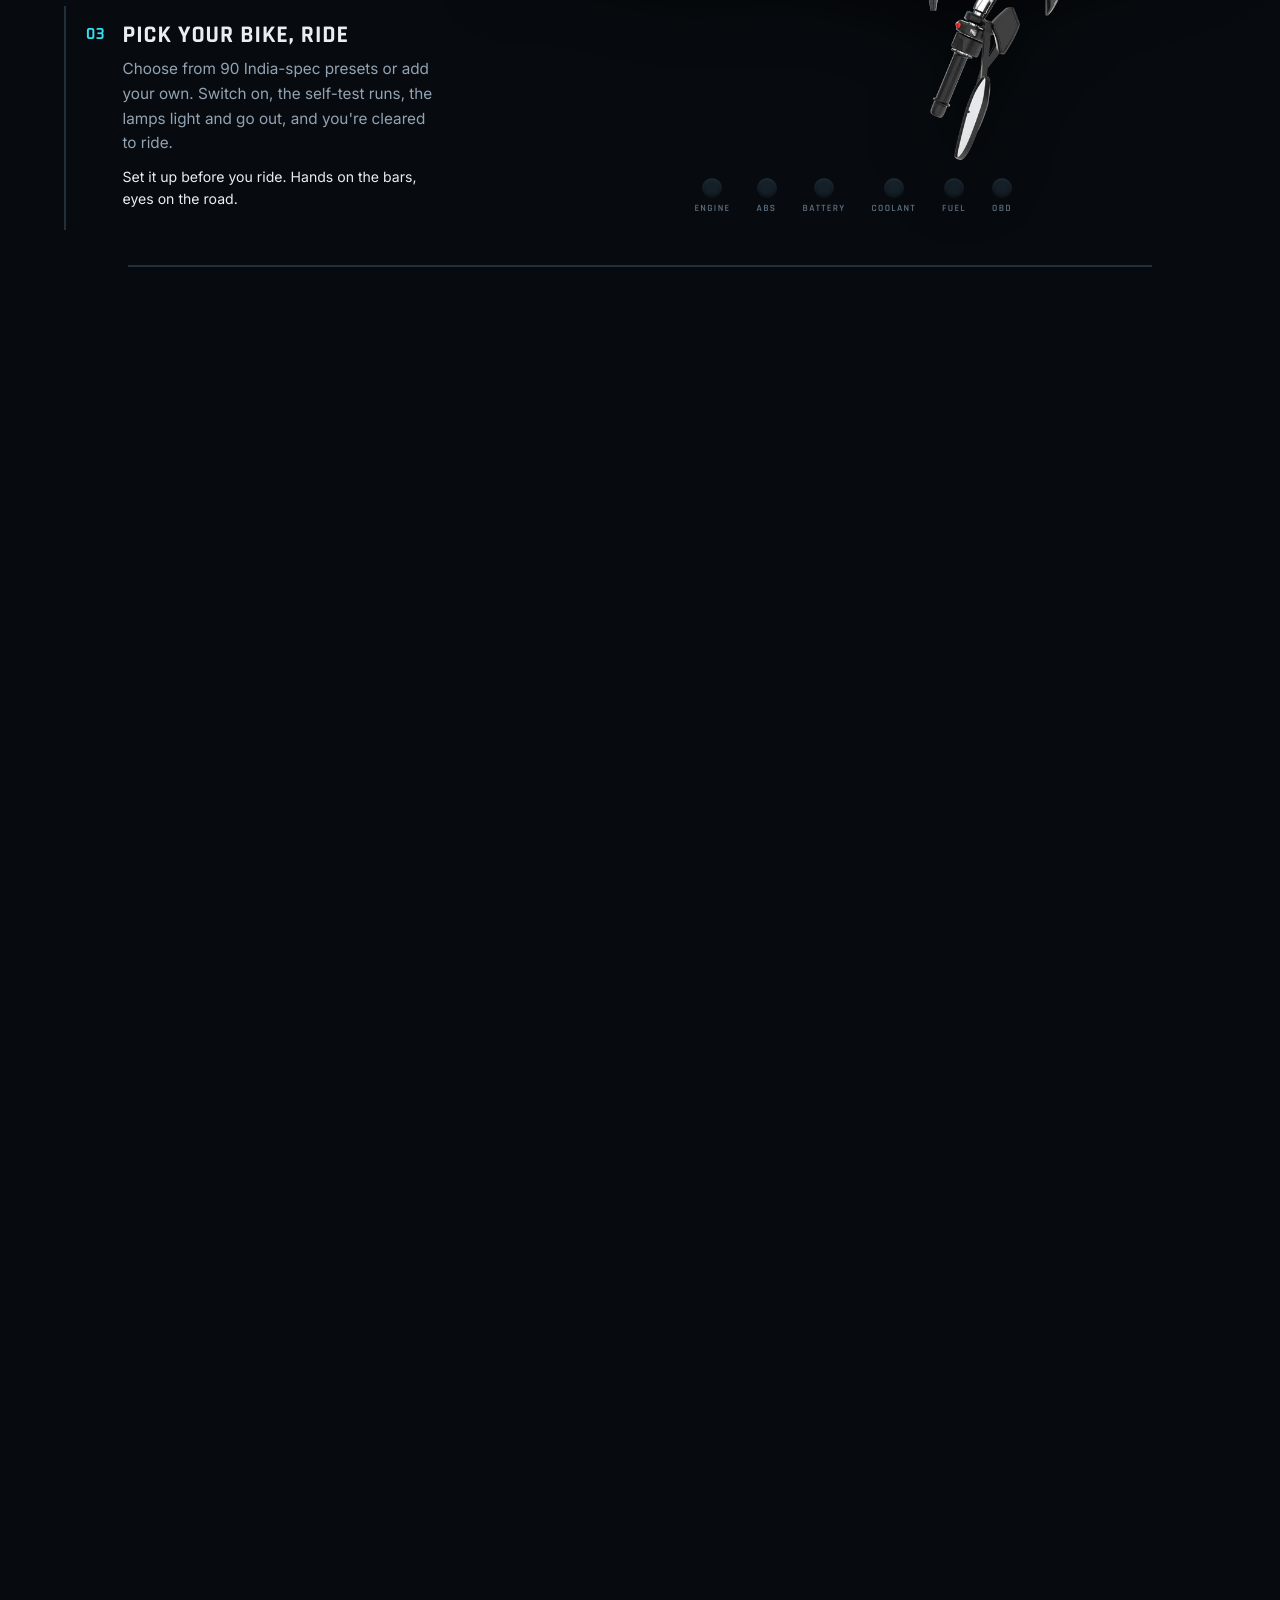
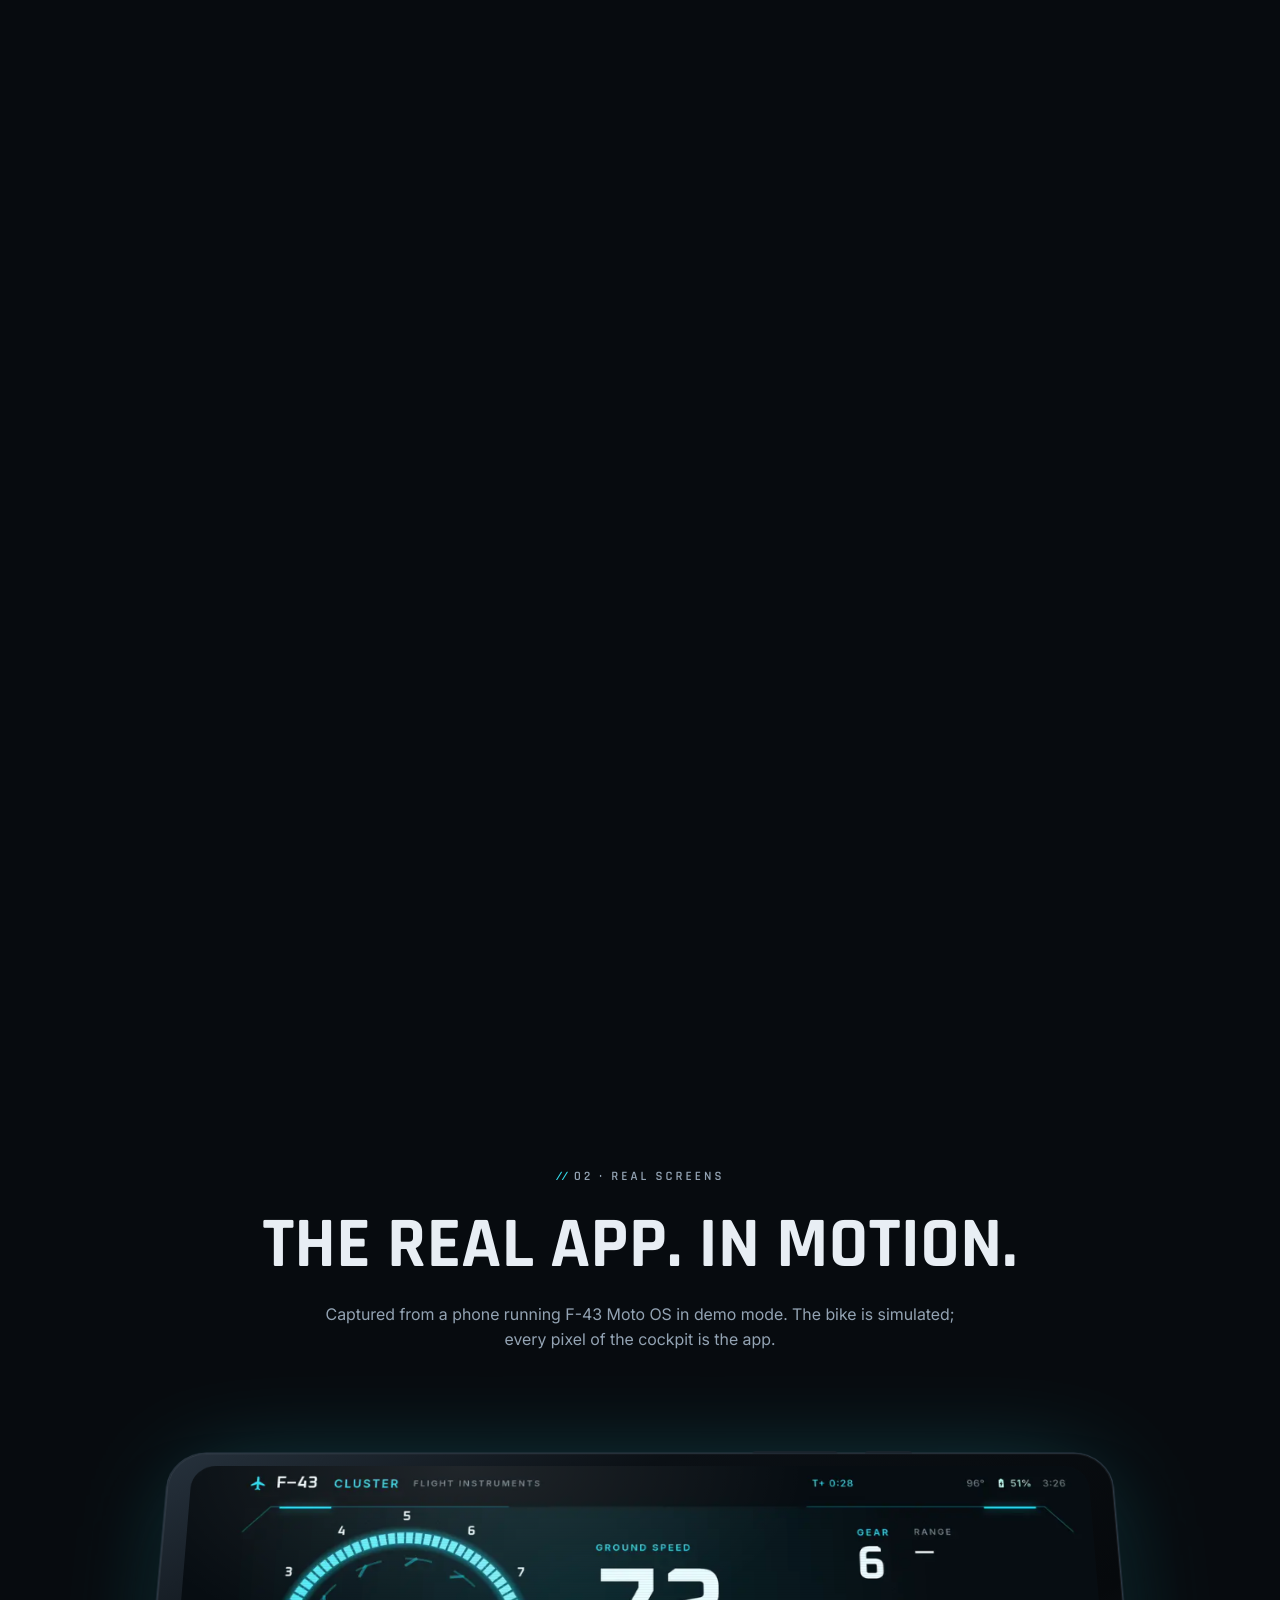
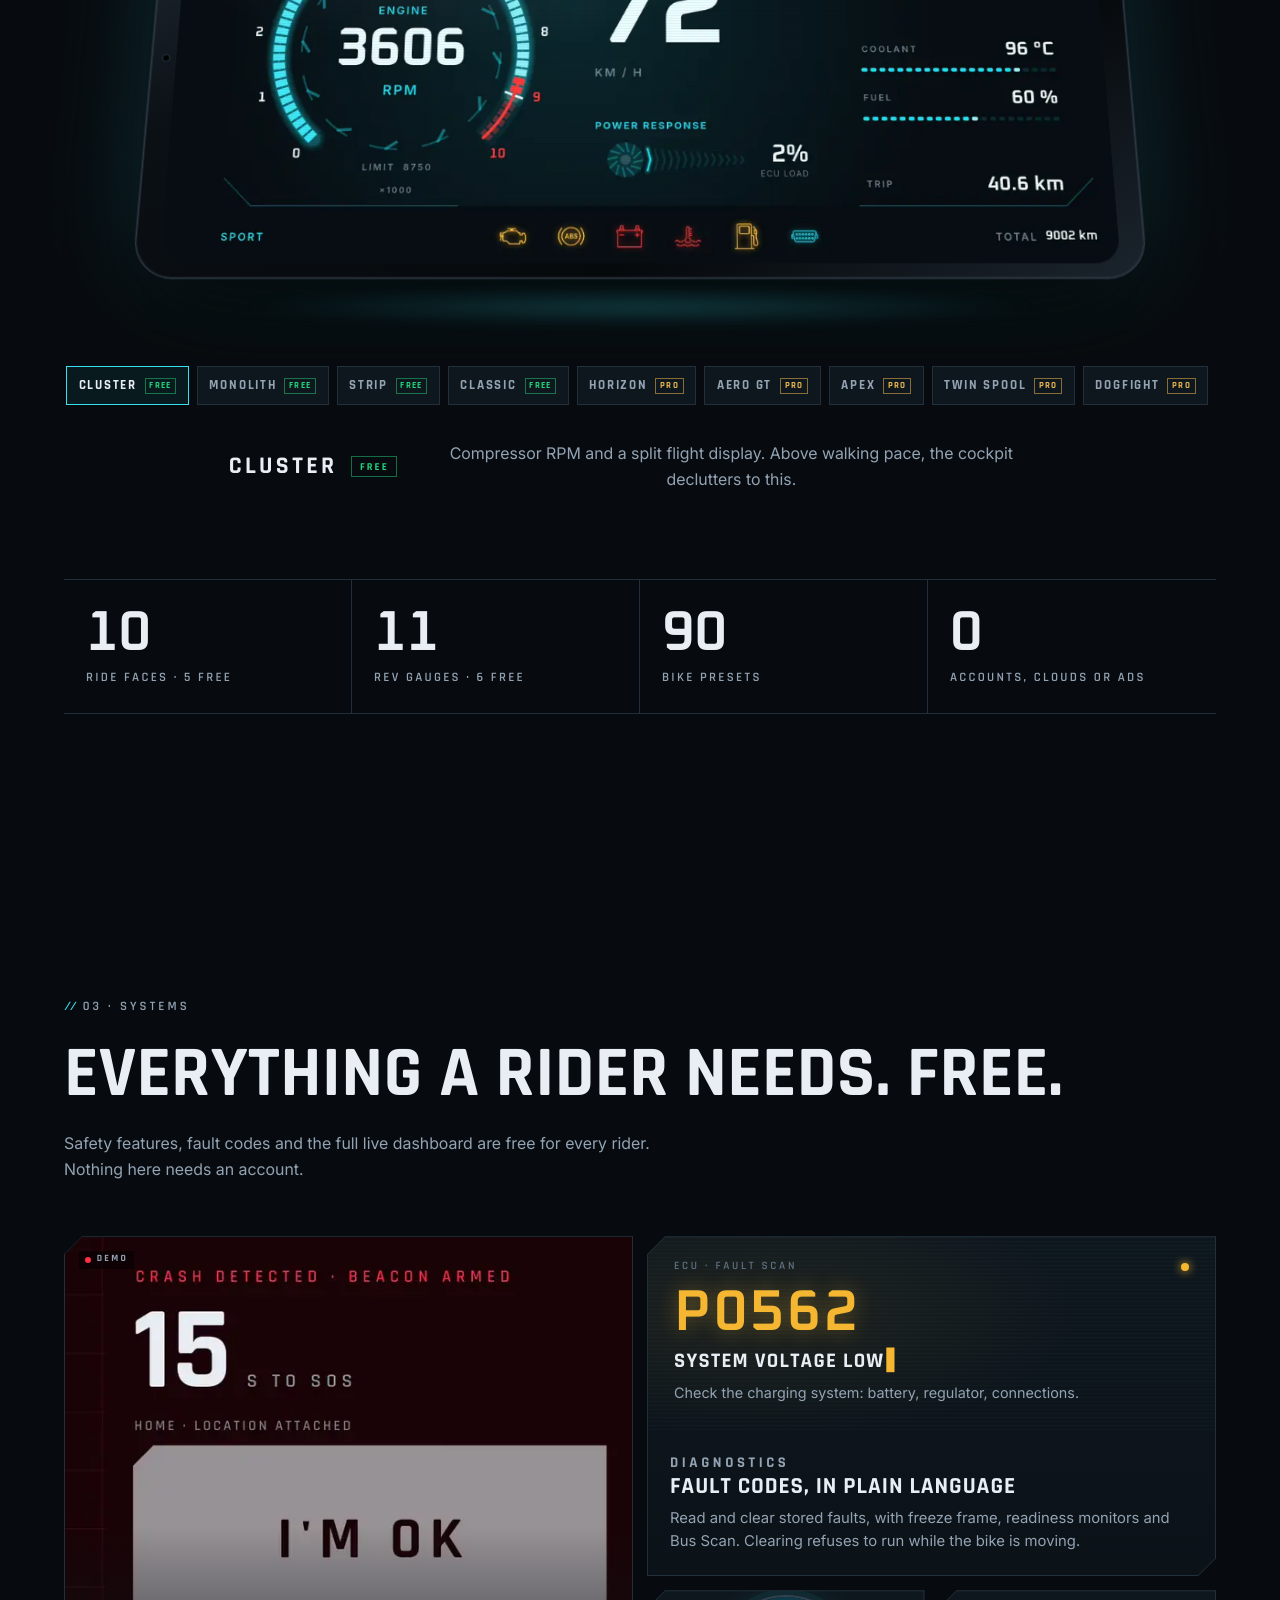
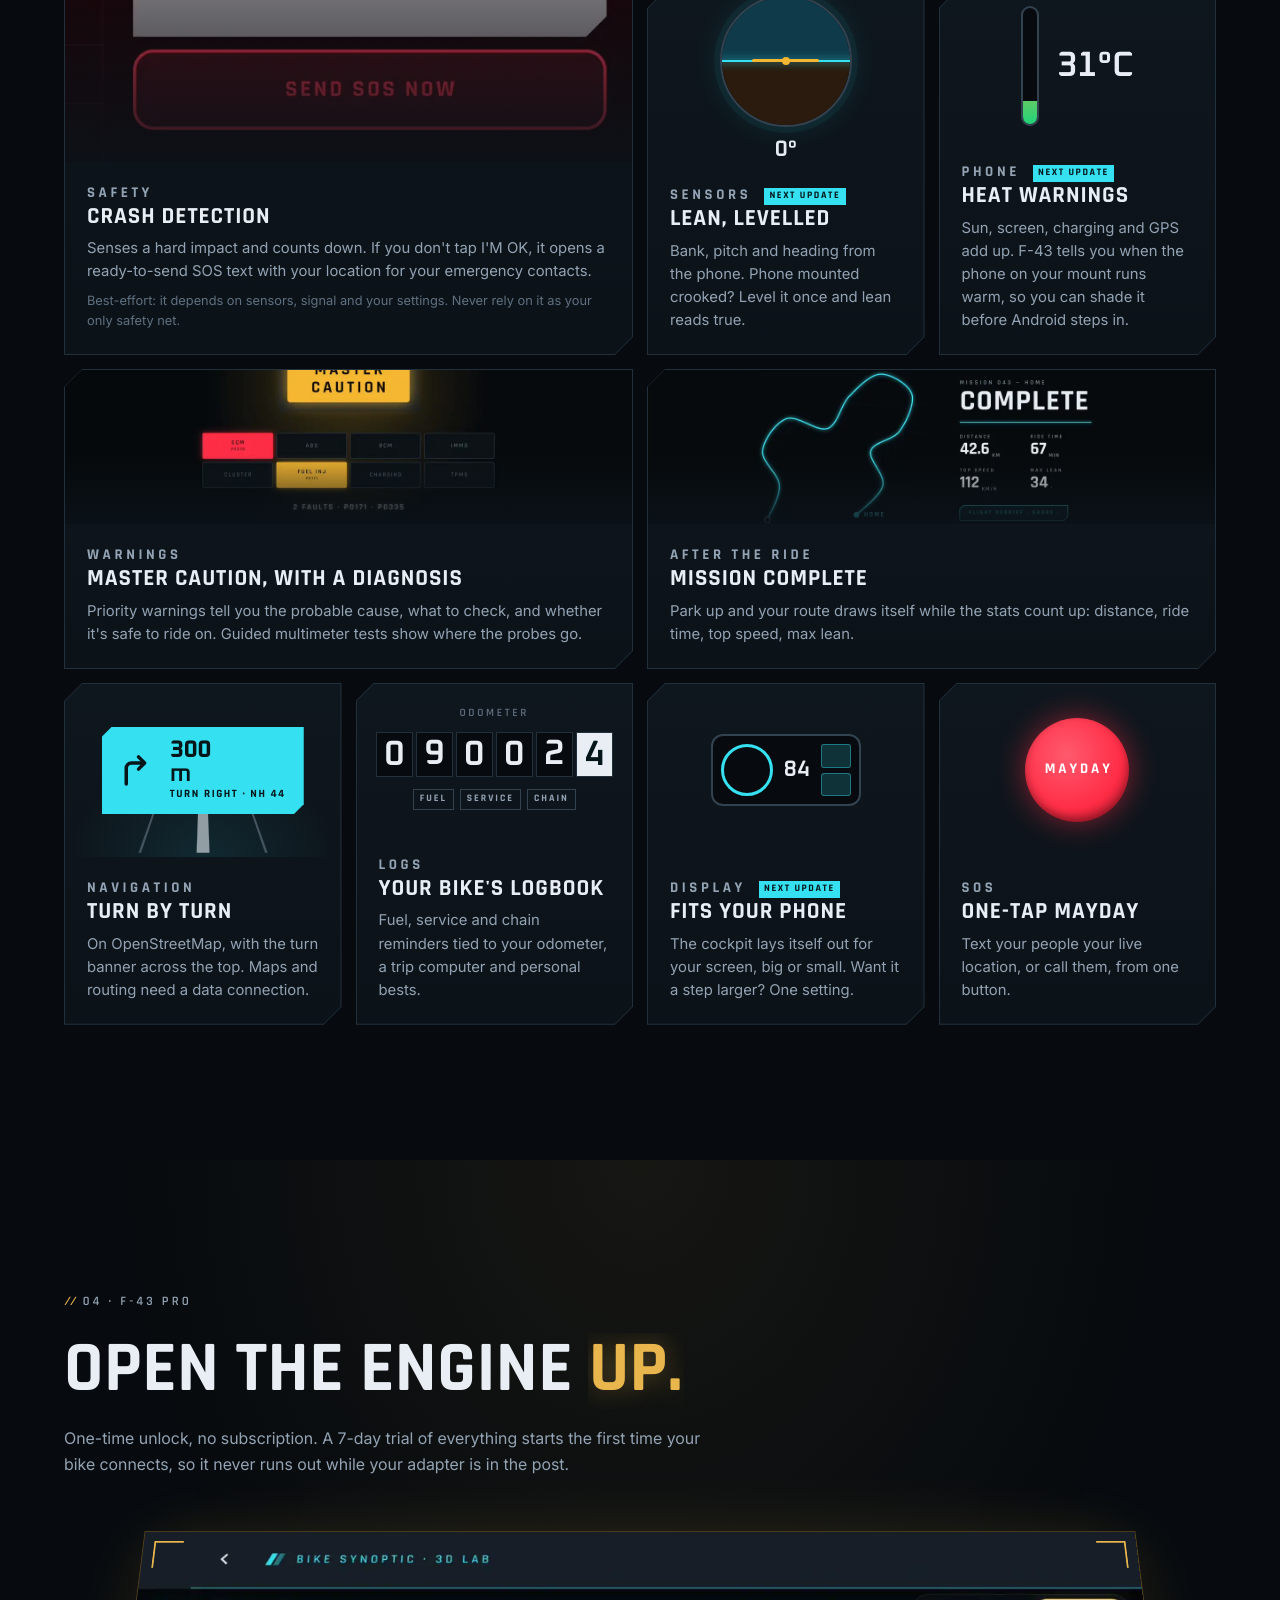
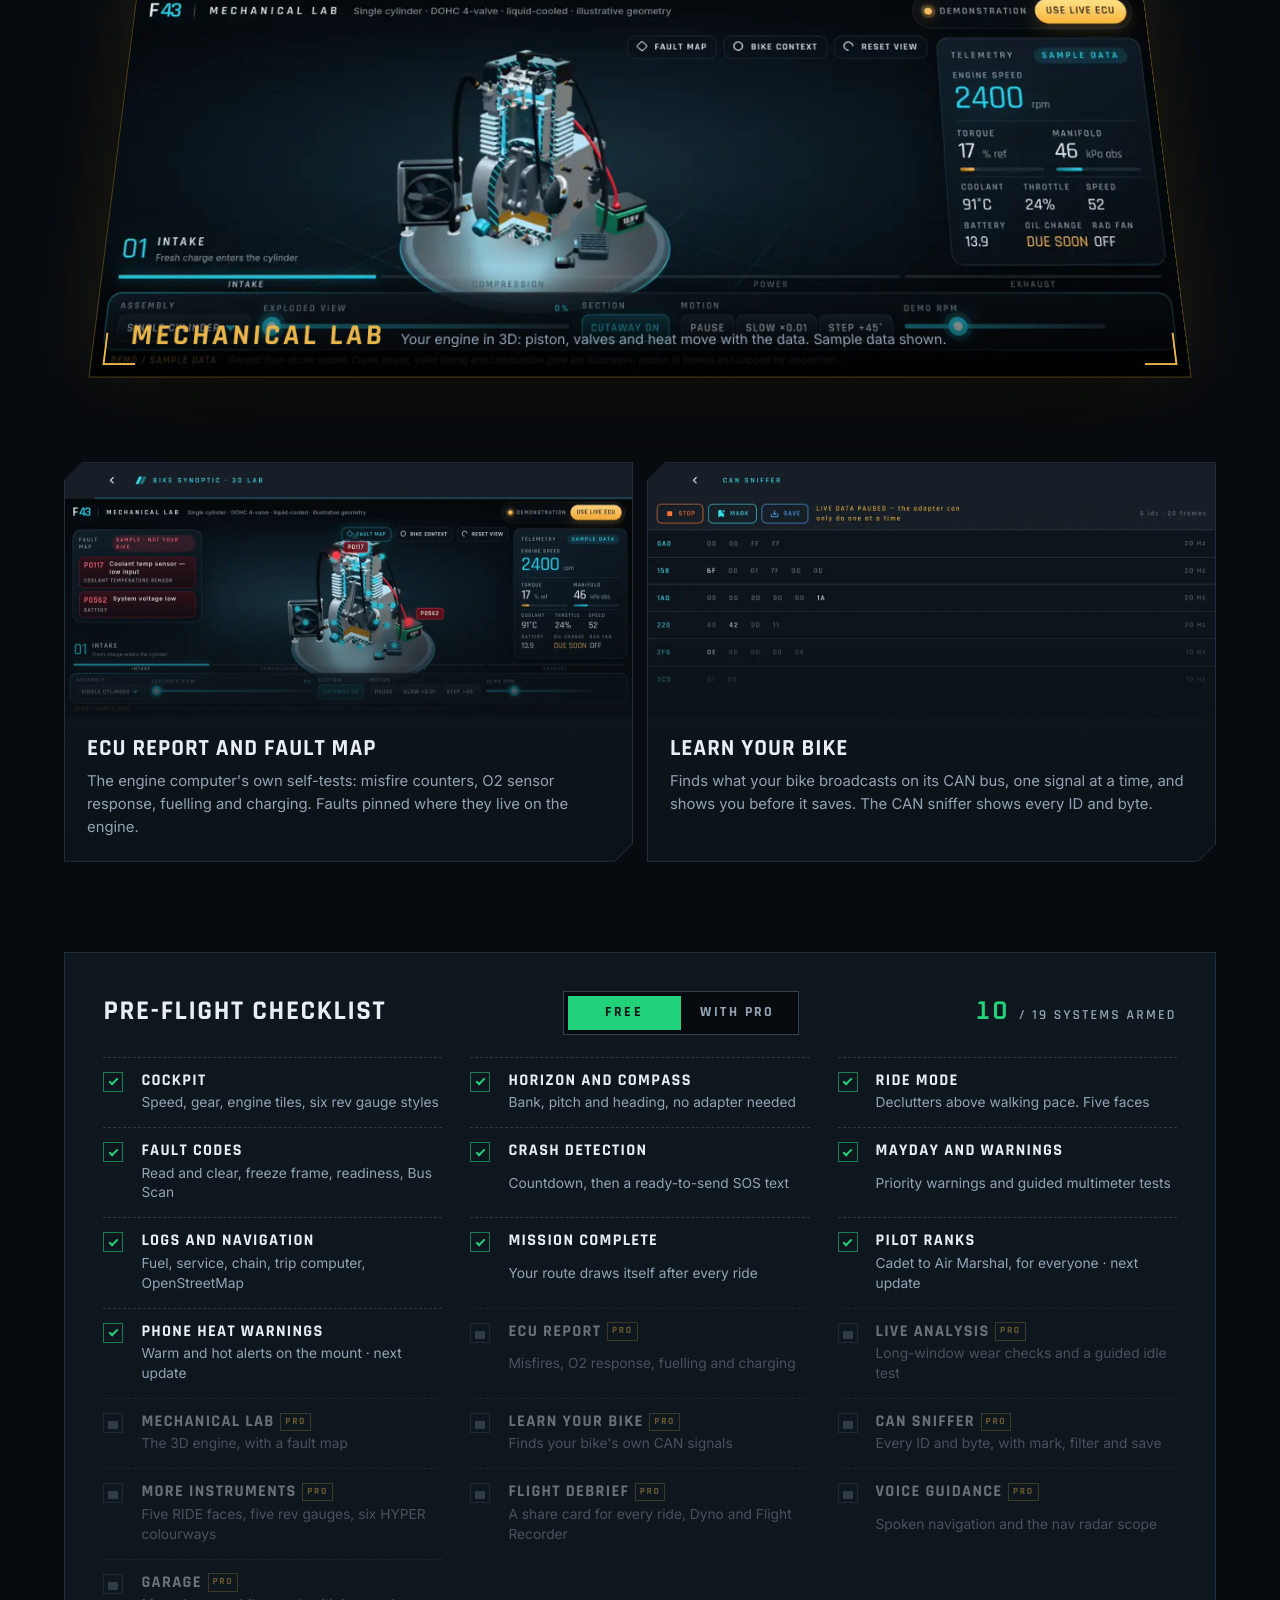
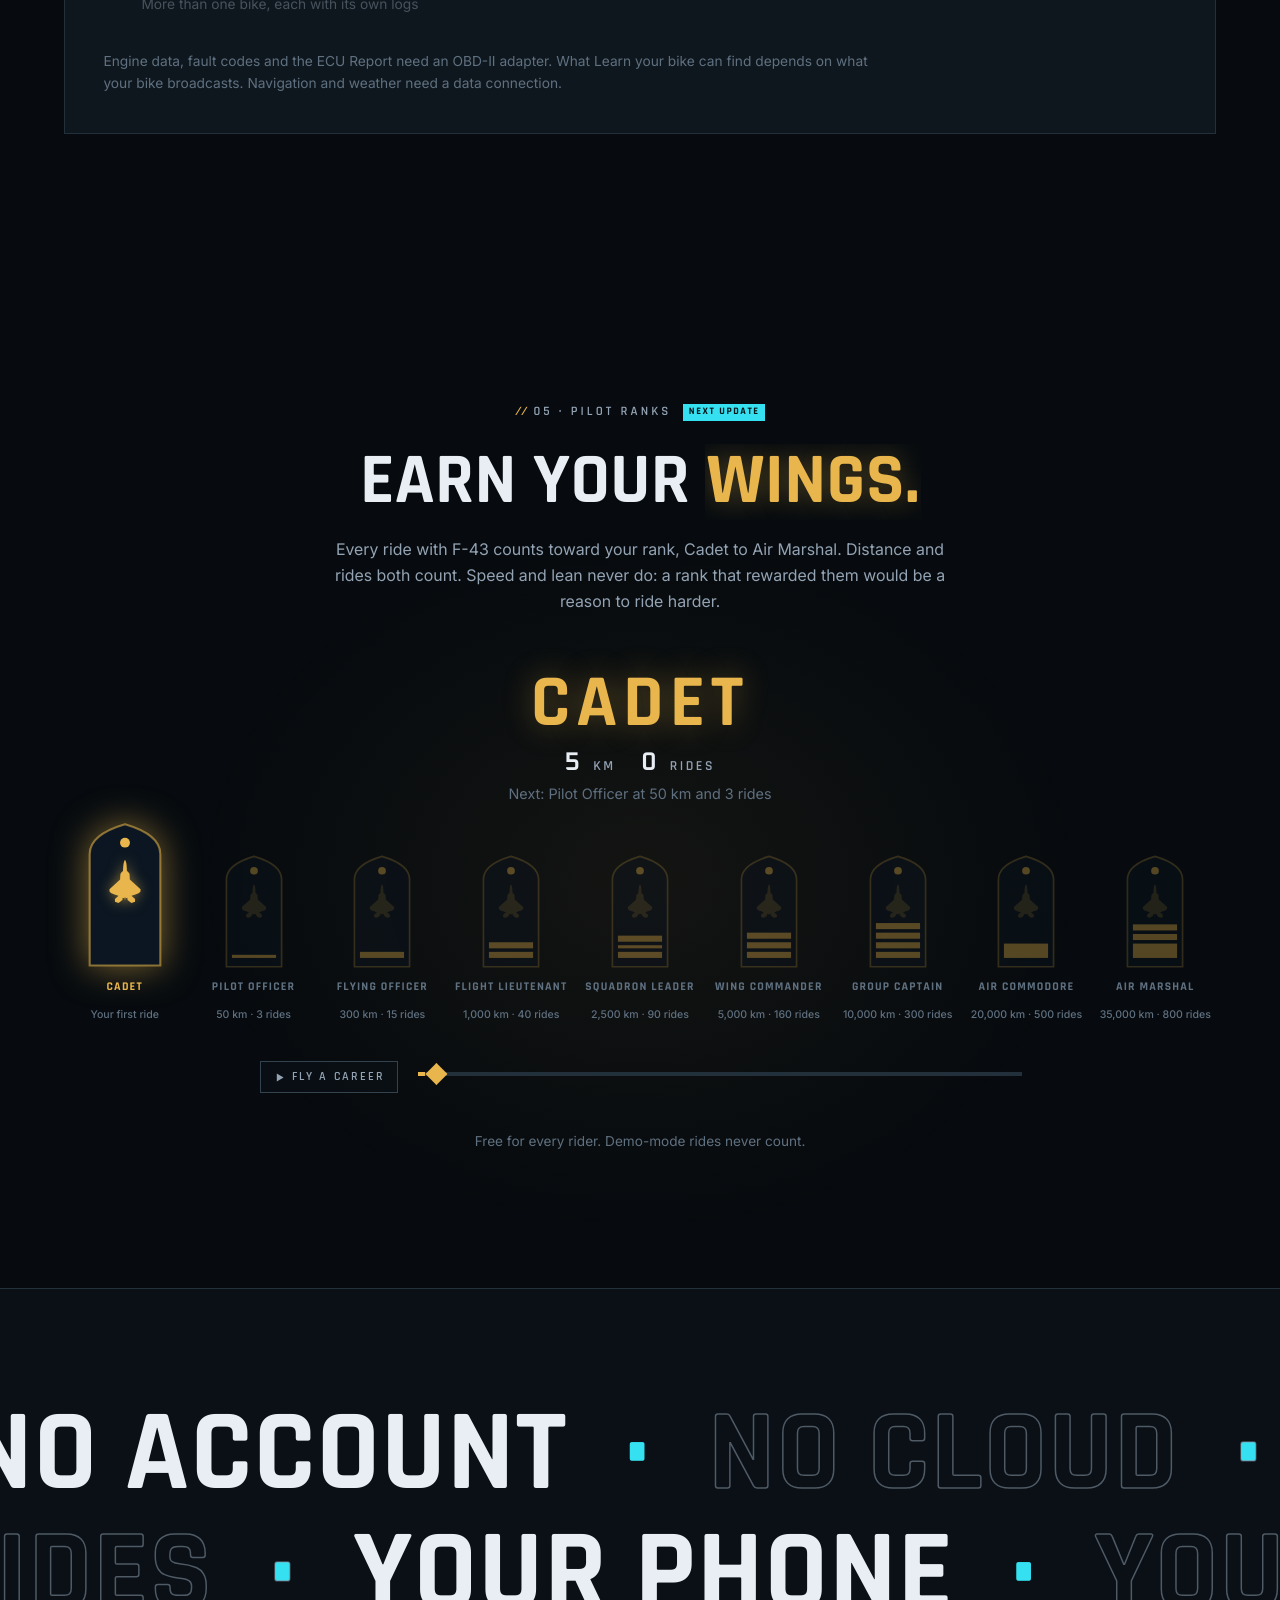
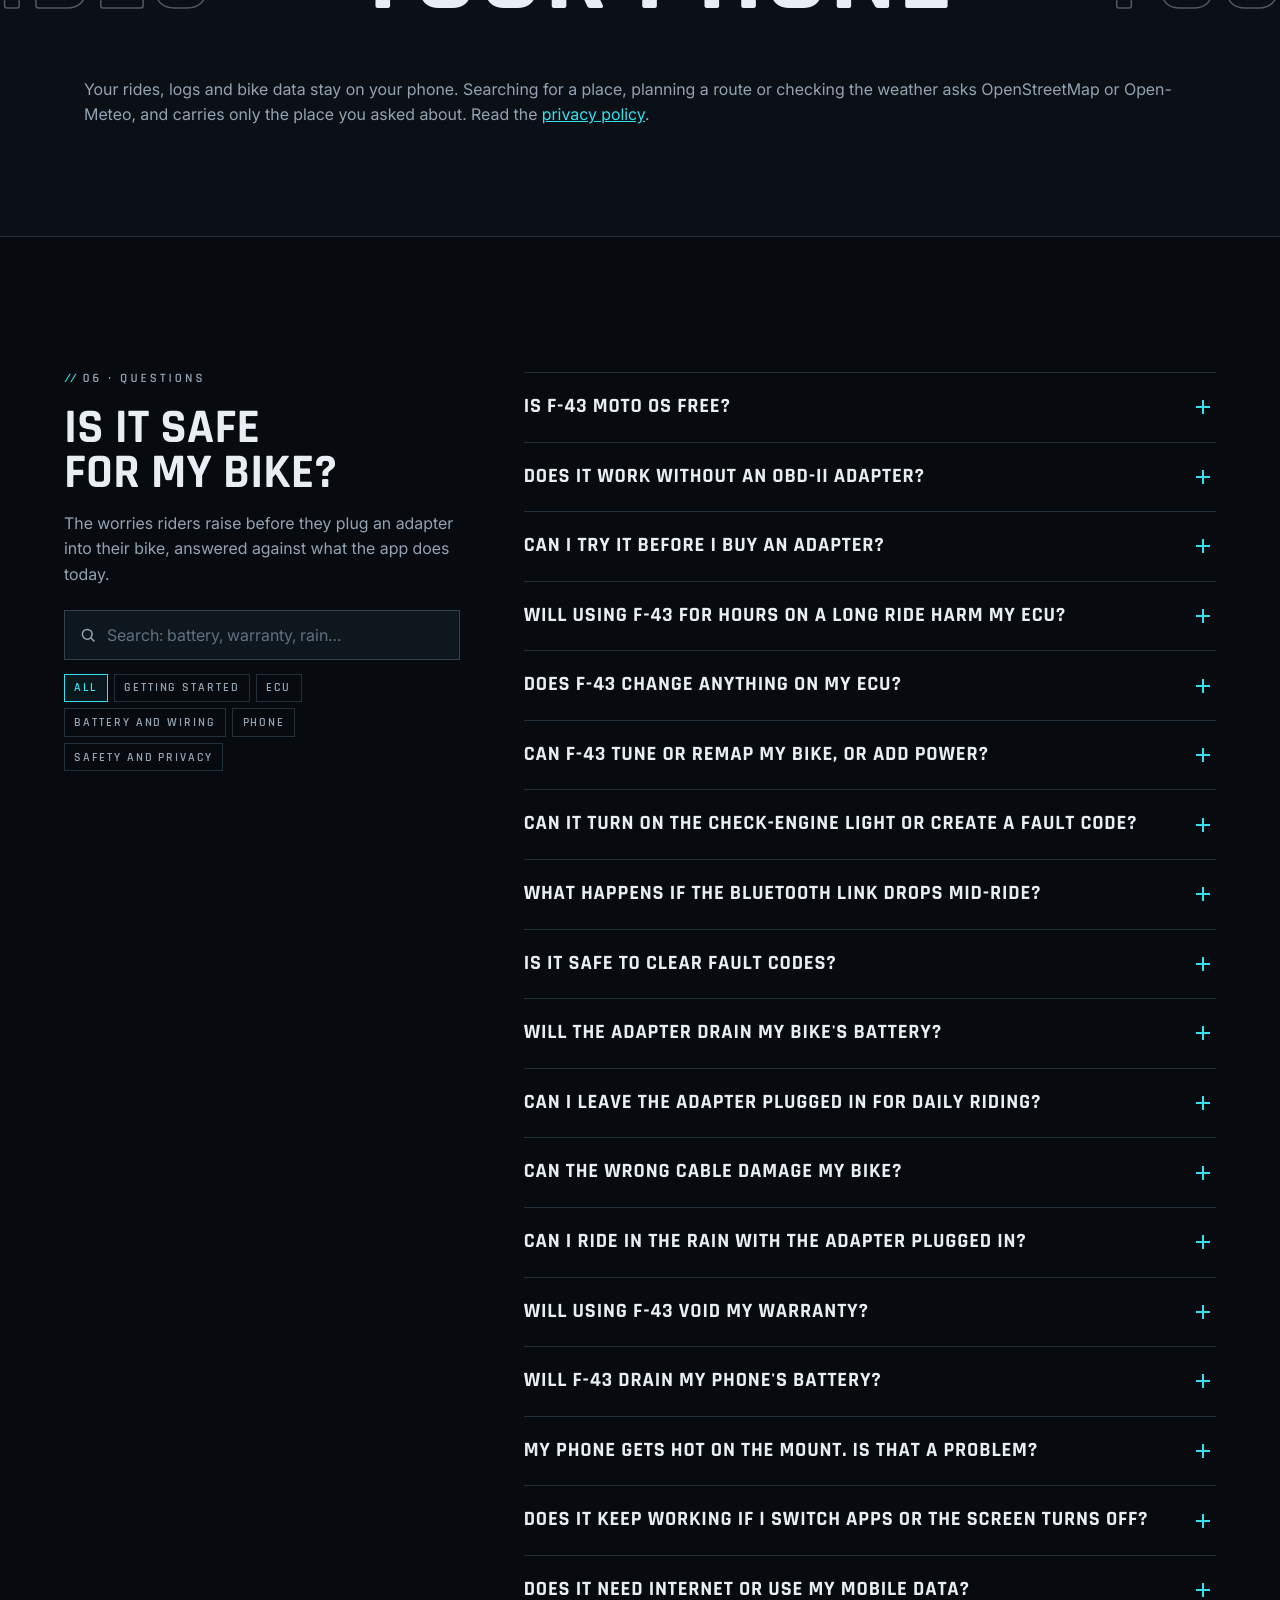
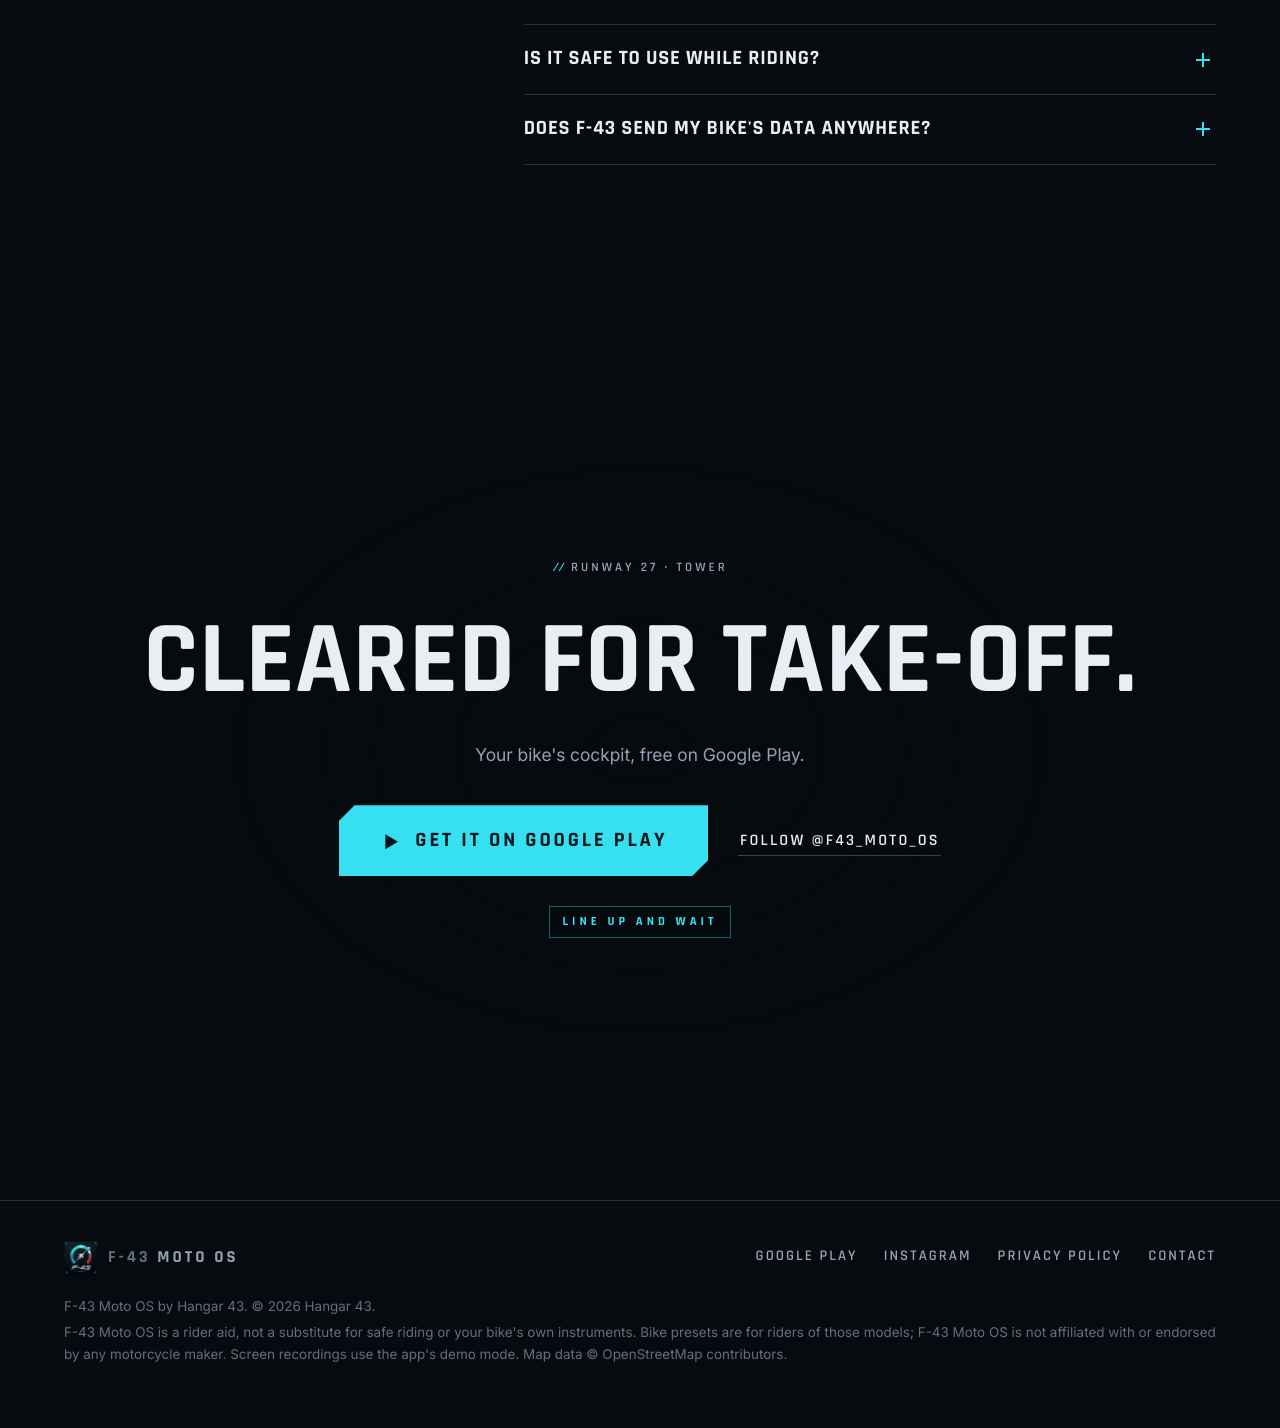
==== commit 1bbdc6e6: "Redesign the site as an interactive flight deck - Hero: a live canvas cockpit you can ride (hold thr" ====
--- a/index.html
+++ b/index.html
@@ -2,10 +2,10 @@
 <html lang="en">
 <head>
 <meta charset="UTF-8">
-<meta name="viewport" content="width=device-width, initial-scale=1">
+<meta name="viewport" content="width=device-width, initial-scale=1, viewport-fit=cover">
 <title>F-43 Moto OS · The fighter-jet cockpit for your motorcycle</title>
-<meta name="description" content="F-43 Moto OS turns the Android phone on your handlebar into a fighter-jet cockpit. Speed, lean and heading from the phone; engine data and fault codes with an OBD-II adapter. On Google Play.">
-<meta name="theme-color" content="#0E141A">
+<meta name="description" content="F-43 Moto OS turns the Android phone on your handlebar into a fighter-jet cockpit. Speed, lean and heading from the phone; engine data and fault codes with an OBD-II adapter. 90 India-spec bike presets. Free on Google Play.">
+<meta name="theme-color" content="#070B0F">
 <link rel="canonical" href="https://f43moto.in/">
 <meta property="og:type" content="website">
 <meta property="og:url" content="https://f43moto.in/">
@@ -19,857 +19,485 @@
 <link rel="icon" type="image/png" sizes="64x64" href="assets/favicon-64.png">
 <link rel="apple-touch-icon" href="assets/apple-touch-icon.png">
 <link rel="preload" href="assets/fonts/Rajdhani-Bold.woff2" as="font" type="font/woff2" crossorigin>
+<link rel="preload" href="assets/fonts/Oxanium-Variable.woff2" as="font" type="font/woff2" crossorigin>
 <link rel="preload" href="assets/fonts/Inter-Variable.woff2" as="font" type="font/woff2" crossorigin>
 <script type="application/ld+json">
-{"@context":"https://schema.org","@type":"MobileApplication","name":"F-43 Moto OS","operatingSystem":"Android","applicationCategory":"TravelApplication","author":{"@type":"Organization","name":"Hangar 43"},"url":"https://f43moto.in/","installUrl":"https://play.google.com/store/apps/details?id=in.nawaz.f43moto"}
+{"@context":"https://schema.org","@type":"MobileApplication","name":"F-43 Moto OS","operatingSystem":"Android","applicationCategory":"TravelApplication","author":{"@type":"Organization","name":"Hangar 43"},"url":"https://f43moto.in/","installUrl":"https://play.google.com/store/apps/details?id=in.nawaz.f43moto","offers":{"@type":"Offer","price":"0","priceCurrency":"INR"}}
 </script>
-<style>
-@font-face{font-family:"Rajdhani";src:url(assets/fonts/Rajdhani-SemiBold.woff2) format("woff2");font-weight:600;font-display:swap}
-@font-face{font-family:"Rajdhani";src:url(assets/fonts/Rajdhani-Bold.woff2) format("woff2");font-weight:700;font-display:swap}
-@font-face{font-family:"Oxanium";src:url(assets/fonts/Oxanium-Variable.woff2) format("woff2");font-weight:200 800;font-display:swap}
-@font-face{font-family:"Inter";src:url(assets/fonts/Inter-Variable.woff2) format("woff2");font-weight:100 900;font-display:swap}
-
-:root{
-  --bg:#0E141A; --surface:#171F27; --surface-alt:#222C36; --border:#35424F;
-  --text:#E8EEF4; --text-2:#8A99A8; --text-dim:#647282;
-  --accent:#35E0F0; --ok:#22D27A; --caution:#F5B731; --warn:#FF7A2F; --critical:#FF2D46; --info:#4FA8FF;
-  --label:"Rajdhani",system-ui,sans-serif; --num:"Oxanium","Rajdhani",system-ui,sans-serif; --body:"Inter",system-ui,sans-serif;
-  --out:cubic-bezier(.16,1,.3,1);
-  --gutter:clamp(16px,5vw,64px);
-  color-scheme:dark;
-}
-*,*::before,*::after{box-sizing:border-box}
-html{-webkit-text-size-adjust:100%}
-body{
-  margin:0;background:var(--bg);color:var(--text);font:400 1rem/1.6 var(--body);
-  overflow-x:clip;text-rendering:geometricPrecision;
-  background-image:
-    linear-gradient(rgba(232,238,244,.04) 1px,transparent 1px),
-    linear-gradient(90deg,rgba(232,238,244,.04) 1px,transparent 1px);
-  background-size:24px 24px;
-}
-img{display:block;max-width:100%;height:auto}
-a{color:inherit}
-:focus-visible{outline:2px solid var(--accent);outline-offset:3px}
-.skip{position:absolute;left:-999px;top:8px;background:var(--accent);color:#04161A;padding:8px 14px;z-index:99}
-.skip:focus{left:8px}
-
-/* chamfer: the app's cut corners, top-left and bottom-right */
-.cham{clip-path:polygon(var(--c,14px) 0,100% 0,100% calc(100% - var(--c,14px)),calc(100% - var(--c,14px)) 100%,0 100%,0 var(--c,14px))}
-.tag{font:600 .78rem/1 var(--label);letter-spacing:.22em;text-transform:uppercase;color:var(--text-2)}
-.tag .tk{color:var(--accent);letter-spacing:.05em;margin-right:.5em;font-style:italic}
-
-/* buttons */
-.play{
-  --c:12px;display:inline-flex;align-items:center;gap:.7em;text-decoration:none;
-  background:var(--accent);color:#04161A;font:700 1.05rem/1 var(--label);letter-spacing:.14em;text-transform:uppercase;
-  padding:1.05em 1.6em 1em;transition:background-color .2s,translate .2s var(--out);
-}
-.play svg{width:1.05em;height:1.05em;flex:none}
-.play:hover{background:#7DEBF6;translate:0 -2px}
-.ghost{font:600 1rem/1 var(--label);letter-spacing:.14em;text-transform:uppercase;color:var(--text);text-decoration:none;padding:1.05em .2em;border-bottom:1px solid var(--border)}
-.ghost:hover{border-color:var(--accent)}
-
-/* top bar */
-.bar{
-  position:sticky;top:0;z-index:20;display:flex;align-items:center;justify-content:space-between;gap:16px;
-  padding:10px var(--gutter);background:rgba(14,20,26,.86);backdrop-filter:blur(10px);-webkit-backdrop-filter:blur(10px);
-  border-bottom:1px solid rgba(53,66,79,.6);
-}
-.brand{display:flex;align-items:center;gap:10px;text-decoration:none;font:700 1.05rem/1 var(--label);letter-spacing:.18em;text-transform:uppercase;white-space:nowrap}
-.brand img{width:36px;height:36px}
-.bar .play{font-size:.82rem;padding:.85em 1.1em .8em;--c:9px}
-@media (max-width:420px){.bar .play span.long{display:none}}
-
-/* ───────────────── hero ───────────────── */
-.hero{
-  position:relative;min-height:calc(90svh - 57px);display:grid;align-items:center;
-  grid-template-columns:minmax(0,1.05fr) minmax(0,.95fr);gap:clamp(24px,5vw,72px);
-  padding:clamp(28px,6vh,72px) var(--gutter) clamp(40px,8vh,96px);overflow:hidden;
-  background:radial-gradient(60% 70% at 72% 45%,rgba(53,224,240,.07),transparent 70%);
-}
-.hero h1{
-  margin:.35em 0 .45em;font:700 clamp(2.6rem,6.4vw,5.6rem)/.92 var(--label);text-transform:uppercase;letter-spacing:.01em;
-  max-width:13ch;text-wrap:balance;
-}
-.nw{white-space:nowrap}
-.hero .lede{max-width:34em;color:var(--text-2);font-size:clamp(1rem,1.2vw,1.12rem);margin:0 0 2em}
-.hero .lede strong{color:var(--text);font-weight:500}
-.ctas{display:flex;flex-wrap:wrap;align-items:center;gap:14px 28px}
-.fine{margin:1.6em 0 0;font-size:.85rem;color:var(--text-dim)}
-
-/* the instrument: twin VECTOR-style rev ladders around a jet turbine */
-.inst{position:relative;justify-self:center;width:min(100%,520px);display:grid;gap:22px;z-index:1}
-.inst button{all:unset;cursor:pointer;display:block;position:relative}
-.inst button:focus-visible{outline:2px solid var(--accent);outline-offset:6px}
-.vec{width:100%;height:auto;overflow:visible}
-.vec .seg{fill:var(--surface-alt);stroke:rgba(53,66,79,.7);stroke-width:.8}
-.vec .seg.rl{fill:#3A1A20}
-.vec .seg.on{fill:var(--accent);filter:drop-shadow(0 0 3px rgba(53,224,240,.75))}
-.vec .seg.rl.on{fill:var(--critical);filter:drop-shadow(0 0 5px rgba(255,45,70,.85))}
-.vec .cowl{fill:url(#cowl);stroke:var(--border);stroke-width:1.5}
-.vec .lip{fill:none;stroke:#2A3540;stroke-width:6}
-.vec .halo{fill:none;stroke:var(--accent);stroke-width:1.5;opacity:.85;filter:drop-shadow(0 0 5px rgba(53,224,240,.6))}
-.vec .ab{fill:none;stroke:var(--warn);stroke-width:4;opacity:0;filter:drop-shadow(0 0 10px rgba(255,122,47,.95))}
-.vec .ab.on{opacity:1}
-.vec .blades path{fill:url(#blade);stroke:rgba(0,0,0,.35);stroke-width:.6}
-.vec .blur{fill:url(#blurdisc);opacity:0}
-.vec .cone{fill:url(#cone)}
-.vec .swirl{fill:none;stroke:rgba(232,238,244,.55);stroke-width:2.2;stroke-linecap:round}
-.vec .mark{fill:var(--text);filter:drop-shadow(0 0 6px rgba(53,224,240,.45))}
-.vec text{font-family:var(--label);font-weight:700;text-anchor:middle;letter-spacing:.24em;text-transform:uppercase}
-.vec .st{font-size:15px;fill:var(--text-2)}
-.vec .st.go{fill:var(--accent);font-size:19px}
-.vec .st.test{opacity:0}
-.vec.testing .st.test{opacity:1}.vec.testing .st.go,.vec.testing .halo{opacity:0}
-.vec .sub{font-size:10px;fill:var(--text-dim);letter-spacing:.3em}
-
-.lamps{display:grid;grid-template-columns:repeat(6,1fr);gap:8px;margin:0;padding:0;list-style:none}
-.lamps li{display:grid;justify-items:center;gap:7px}
-.lamps i{
-  width:clamp(16px,3.4vw,22px);aspect-ratio:1;border-radius:50%;background:var(--surface-alt);
-  box-shadow:inset 0 2px 3px rgba(255,255,255,.06),inset 0 -2px 4px rgba(0,0,0,.5);
-}
-.lamps span{font:600 .62rem/1 var(--label);letter-spacing:.16em;color:var(--text-dim);text-transform:uppercase}
-.lamps [data-c=amber]{--lamp:var(--caution)} .lamps [data-c=red]{--lamp:var(--critical)} .lamps [data-c=blue]{--lamp:var(--info)}
-
-.brk{position:absolute;width:26px;height:26px;border:1.5px solid rgba(53,224,240,.55)}
-.brk.a{left:-6px;top:-6px;border-right:0;border-bottom:0}
-.brk.b{right:-6px;top:-6px;border-left:0;border-bottom:0}
-.brk.c{left:-6px;bottom:-6px;border-right:0;border-top:0}
-.brk.d{right:-6px;bottom:-6px;border-left:0;border-top:0}
-.scan{position:absolute;inset:0;pointer-events:none;opacity:0}
-.scan::after{content:"";position:absolute;left:0;right:0;top:0;height:40px;
-  background:linear-gradient(rgba(53,224,240,0),rgba(53,224,240,.08));border-bottom:1px solid rgba(53,224,240,.3)}
-
-/* speed streaks and the fly-by behind the hero */
-.streaks,.flyby{position:absolute;inset:0;pointer-events:none;overflow:hidden}
-.streaks{display:none}
-.streaks i{position:absolute;left:0;top:var(--y);height:1px;width:var(--w,18vw);
-  background:linear-gradient(90deg,transparent,rgba(53,224,240,.7));translate:-30vw 0}
-.flyby .j{position:absolute;left:0;top:0;display:flex;align-items:center;opacity:0;rotate:-14deg}
-.flyby .j::before{content:"";width:42vw;height:2px;background:linear-gradient(90deg,transparent,rgba(232,238,244,.55));margin-right:-4px}
-.flame{width:30px;height:9px;margin-right:-8px;border-radius:50%;
-  background:radial-gradient(closest-side,#FFF6D8,#FF7A2F 55%,transparent);filter:blur(1px)}
-.flyby svg{width:clamp(64px,8vw,120px);height:auto;rotate:90deg;fill:var(--text);filter:drop-shadow(0 0 10px rgba(53,224,240,.45))}
-
-@media (prefers-reduced-motion:no-preference){
-  .streaks{display:block}
-  .streaks i{animation:streak var(--d,1.4s) linear infinite;animation-delay:var(--dl,0s)}
-  .boot .lamps i{animation:lamp 2.15s both;animation-delay:calc(.62s + var(--n) * 66ms)}
-  .boot .scan{animation:scan 1.1s 2.95s var(--out) both}
-  .boot .flyby .j{animation:flyby 1.8s 2.8s cubic-bezier(.45,0,.75,.6) both}
-  .flame{animation:flicker .09s steps(2) infinite}
-  .boot .lede,.boot .ctas,.boot .fine{animation:rise .6s var(--out) both}
-  .boot .ctas{animation-delay:.08s}.boot .fine{animation-delay:.16s}
-}
-.still .streaks i,.still .flame,.still .rings i{animation-play-state:paused}
-@keyframes streak{to{translate:130vw 0}}
-@keyframes flyby{0%{opacity:0;translate:-90vw 86vh}4%{opacity:1}100%{opacity:1;translate:105vw 6vh}}
-@keyframes flicker{50%{scale:1.25 .8;opacity:.75}}
-@keyframes lamp{
-  0%{background:var(--surface-alt)}
-  3%,82%{background:var(--lamp);box-shadow:0 0 14px 1px color-mix(in srgb,var(--lamp) 70%,transparent),inset 0 2px 3px rgba(255,255,255,.35)}
-  86%,100%{background:var(--surface-alt)}
-}
-@keyframes scan{0%{opacity:1;translate:0 -40px}100%{opacity:0;translate:0 100%}}
-@keyframes rise{from{opacity:0;translate:0 18px}}
-
-.motion{position:absolute;right:var(--gutter);bottom:18px;z-index:2;display:none;align-items:center;gap:8px;
-  background:none;border:1px solid var(--border);color:var(--text-2);font:600 .72rem/1 var(--label);letter-spacing:.18em;text-transform:uppercase;padding:.7em .9em;cursor:pointer}
-.motion:hover{color:var(--text);border-color:var(--text-dim)}
-@media (prefers-reduced-motion:no-preference){.js .motion{display:inline-flex}}
-
-@media (max-width:899px){
-  .hero{grid-template-columns:1fr;min-height:0;padding-top:28px}
-  .inst{order:-1;width:min(74vw,300px)}
-  .lamps span{font-size:.5rem;letter-spacing:.1em}
-  .hero h1{max-width:13ch}
-}
-
-/* ───────────────── sections ───────────────── */
-.sec{padding:clamp(72px,12vh,140px) var(--gutter)}
-.head{max-width:44rem;margin:0 0 clamp(28px,5vh,48px)}
-.head h2{margin:.5em 0 .35em;font:700 clamp(2rem,4.4vw,3.4rem)/1 var(--label);text-transform:uppercase;letter-spacing:.01em;text-wrap:balance}
-.head p{margin:0;color:var(--text-2);max-width:38em}
-
-/* ── the tray: real screens, panned by scroll on wide screens ── */
-.tray{--n:7;position:relative}
-.tray .sticky{padding:clamp(72px,12vh,120px) var(--gutter) 48px}
-.frame{
-  --c:18px;position:relative;width:min(100%,1180px);margin:0 auto;background:var(--border);padding:1.5px;
-}
-.frame-in{--c:17px;background:#070A0D;overflow:hidden}
-.track{display:flex}
-.slide{flex:0 0 100%;margin:0}
-.slide img{width:100%;aspect-ratio:1920/860;object-fit:cover;background:#070A0D}
-.caps{position:relative;width:min(100%,1180px);margin:18px auto 0;min-height:5.2em}
-.cap{display:grid;grid-template-columns:auto 1fr;gap:4px 18px;align-items:baseline}
-.cap b{font:700 1.25rem/1.1 var(--label);letter-spacing:.12em;text-transform:uppercase}
-.cap .pill{justify-self:start;text-transform:uppercase;font:700 .7rem/1 var(--label);letter-spacing:.2em;padding:.45em .7em .4em;border:1px solid var(--border);color:var(--text-2)}
-.cap .pill.pro{border-color:rgba(245,183,49,.55);color:var(--caution)}
-.cap .pill.free{border-color:rgba(34,210,122,.5);color:var(--ok)}
-.cap p{grid-column:1/-1;margin:0;color:var(--text-2);max-width:46em}
-.ruler{position:relative;width:min(100%,1180px);margin:22px auto 0;height:14px;
-  background:repeating-linear-gradient(90deg,var(--text-dim) 0 1px,transparent 1px calc(100% / 42));opacity:.9}
-.ruler::before{content:"";position:absolute;inset:auto 0 0 0;height:1px;background:var(--border)}
-.ruler i{position:absolute;left:0;bottom:0;height:3px;width:100%;background:var(--accent);transform-origin:left;scale:var(--p,0) 1;box-shadow:0 0 6px rgba(53,224,240,.6)}
-.ruler-n{width:min(100%,1180px);margin:8px auto 0;display:flex;justify-content:space-between;font:500 .8rem/1 var(--num);color:var(--text-dim);font-variant-numeric:tabular-nums}
-
-/* small screens and reduced motion: a swipeable strip, each screen with its caption */
-.tray .track{overflow-x:auto;scroll-snap-type:x mandatory;scrollbar-width:none;gap:0}
-.tray .track::-webkit-scrollbar{display:none}
-.slide{scroll-snap-align:center}
-.slide figcaption{padding:16px 2px 0}
-.caps,.ruler,.ruler-n{display:none}
-.swipe{width:min(100%,1180px);margin:14px auto 0;color:var(--text-dim);font-size:.85rem}
-
-@media (min-width:900px) and (prefers-reduced-motion:no-preference){
-  .tray{height:calc(var(--n) * 62vh + 100vh)}
-  .tray .sticky{position:sticky;top:0;height:100vh;padding-top:84px;padding-bottom:24px;display:flex;flex-direction:column;justify-content:center}
-  .tray .head{margin-bottom:22px}
-  .tray .frame,.caps,.ruler,.ruler-n{width:min(100%,calc((100vh - 480px) * 2.233),1180px)}
-  .tray .head h2{font-size:clamp(2rem,3.4vw,2.8rem)}
-  .tray .track{overflow:visible;scroll-snap-type:none;width:calc(var(--n) * 100%);translate:calc(var(--p,0) * -100% * (var(--n) - 1) / var(--n)) 0}
-  .slide{flex-basis:calc(100% / var(--n))}
-  .slide figcaption{display:none}
-  .caps,.ruler,.ruler-n{display:block}.ruler-n{display:flex}
-  .swipe{display:none}
-  .cap{position:absolute;inset:0 0 auto 0;opacity:0;transition:opacity .25s,translate .35s var(--out);translate:0 6px}
-  .cap.on{opacity:1;translate:0 0}
-}
-@supports ((animation-timeline:view()) and (animation-range:0% 100%)){
-  @media (min-width:900px) and (prefers-reduced-motion:no-preference){
-    .tray{view-timeline:--tray block}
-    .tray .track{animation:pan linear both;animation-timeline:--tray;animation-range:contain 0% contain 100%}
-    .ruler i{animation:fill linear both;animation-timeline:--tray;animation-range:contain 0% contain 100%}
-  }
-}
-@keyframes pan{from{translate:0 0}to{translate:calc(-100% * (var(--n) - 1) / var(--n)) 0}}
-@keyframes fill{from{scale:0 1}to{scale:1 1}}
-
-/* ── steps ── */
-.steps{display:grid;grid-template-columns:repeat(3,minmax(0,1fr));gap:clamp(20px,3vw,40px);margin:0;padding:0;list-style:none;counter-reset:s}
-.steps li{position:relative;padding-top:22px;border-top:1px solid var(--border)}
-.steps li::before{counter-increment:s;content:counter(s,decimal-leading-zero);position:absolute;top:-1px;left:0;
-  font:600 .9rem/1 var(--num);color:var(--accent);background:var(--bg);padding:0 10px 0 0;translate:0 -50%}
-.steps h3{margin:.2em 0 .45em;font:700 1.55rem/1.05 var(--label);text-transform:uppercase;letter-spacing:.04em}
-.steps p{margin:0;color:var(--text-2)}
-.steps .note{margin-top:.9em;color:var(--text);font-size:.92rem}
-@media (max-width:760px){.steps{grid-template-columns:1fr}}
-
-/* ── preflight checklist ── */
-.check{display:grid;grid-template-columns:minmax(0,1fr) minmax(0,1fr);gap:clamp(20px,3vw,36px)}
-.list{--c:16px;background:var(--surface);padding:clamp(20px,3vw,34px)}
-.list.pro{background:linear-gradient(180deg,rgba(245,183,49,.06),transparent 40%),var(--surface)}
-.list h3{display:flex;justify-content:space-between;align-items:baseline;gap:12px;margin:0 0 6px;font:700 1.6rem/1 var(--label);text-transform:uppercase;letter-spacing:.06em}
-.list h3 small{font:600 .78rem/1 var(--label);letter-spacing:.2em;color:var(--text-2)}
-.list .sum{margin:0 0 14px;color:var(--text-2);font-size:.95rem}
-.list ul{list-style:none;margin:0;padding:0}
-.list li{display:grid;grid-template-columns:22px 1fr;gap:4px 14px;padding:13px 0;border-top:1px dashed rgba(53,66,79,.8)}
-.list li b{font:700 1.02rem/1.25 var(--label);letter-spacing:.08em;text-transform:uppercase}
-.list li span{grid-column:2;color:var(--text-2);font-size:.92rem;line-height:1.5}
-.box{grid-row:1/span 2;width:18px;height:18px;margin-top:1px;border:1.5px solid var(--border);display:grid;place-items:center}
-.box svg{width:12px;height:12px;stroke:var(--ok);stroke-width:2.6;fill:none;stroke-dasharray:20;stroke-dashoffset:0}
-.list.pro .box svg{stroke:var(--caution)}
-@media (prefers-reduced-motion:no-preference){
-  .js .list .box svg{stroke-dashoffset:20;transition:stroke-dashoffset .28s var(--out);transition-delay:calc(var(--k) * 90ms)}
-  .js .list .box{transition:border-color .2s;transition-delay:calc(var(--k) * 90ms)}
-  .js .list.done .box svg{stroke-dashoffset:0}
-}
-.list.done .box{border-color:rgba(34,210,122,.55)}
-.list.pro.done .box{border-color:rgba(245,183,49,.55)}
-.terms{margin:22px 0 0;color:var(--text-2);font-size:.92rem;max-width:52em}
-@media (max-width:860px){.check{grid-template-columns:1fr}}
-
-/* ── privacy band ── */
-.quiet{border-block:1px solid var(--border);background:var(--surface);text-align:left}
-.quiet p.big{margin:0;font:700 clamp(1.9rem,5vw,4rem)/1 var(--label);text-transform:uppercase;letter-spacing:.02em;max-width:18ch}
-.quiet p.big span{display:block;color:var(--text-dim)}
-.quiet p.small{margin:1.2em 0 0;color:var(--text-2);max-width:40em}
-
-
-.hero .copy{position:relative;z-index:1}
-
-/* jet crossings between sections */
-.jetline{position:relative;height:64px;margin:0 var(--gutter);overflow:hidden;container-type:inline-size}
-.jetline::before{content:"";position:absolute;left:0;right:0;top:50%;height:1px;background:var(--border)}
-.jetline .trail{position:absolute;left:0;top:calc(50% - 1px);height:2px;width:100%;background:linear-gradient(90deg,transparent,rgba(53,224,240,.8));transform-origin:left;scale:1 1;opacity:.35}
-.jetline .j{position:absolute;top:50%;left:0;width:40px;height:40px;margin-top:-20px;rotate:90deg;fill:var(--text);translate:calc(100cqw - 40px) 0;filter:drop-shadow(0 0 8px rgba(53,224,240,.5))}
-@media (prefers-reduced-motion:no-preference){
-  .js .jetline .j{translate:-60px 0}
-  .js .jetline .trail{scale:0 1;opacity:.9}
-  .jetline.go .j{animation:cross 1.5s cubic-bezier(.5,0,.5,1) both}
-  .jetline.go .trail{animation:trail 1.5s cubic-bezier(.5,0,.5,1) both,trailfade 1s 1.5s both}
-}
-@keyframes cross{to{translate:calc(100cqw + 60px) 0}}
-@keyframes trail{to{scale:1 1}}
-@keyframes trailfade{to{opacity:.35}}
-
-/* the jet that rides the screen ruler */
-.ruler{container-type:inline-size;margin-top:40px}
-.ruler .j{position:absolute;left:0;bottom:7px;width:26px;height:26px;rotate:90deg;fill:var(--accent);
-  translate:calc(var(--p,0) * (100cqw - 26px)) 0;filter:drop-shadow(0 0 6px rgba(53,224,240,.7))}
-@supports ((animation-timeline:view()) and (animation-range:0% 100%)){
-  @media (min-width:900px) and (prefers-reduced-motion:no-preference){
-    .ruler .j{animation:jetrun linear both;animation-timeline:--tray;animation-range:contain 0% contain 100%}
-  }
-}
-@keyframes jetrun{from{translate:0 0}to{translate:calc(100cqw - 26px) 0}}
-
-/* checklist counters */
-.count{margin:0 0 10px;font:600 .9rem/1 var(--label);letter-spacing:.16em;text-transform:uppercase;color:var(--text-2)}
-.count b{font:600 1.5rem/1 var(--num);font-variant-numeric:tabular-nums;color:var(--ok);letter-spacing:0;margin-right:2px}
-.list.pro .count b{color:var(--caution)}
-
-
-/* hero: three-ship formation */
-.flyby .j.w1{margin-top:-9vh;margin-left:-7vw}
-.flyby .j.w2{margin-top:7vh;margin-left:-9vw}
-.flyby .j.w1 svg,.flyby .j.w2 svg{width:clamp(48px,6vw,92px)}
-@media (prefers-reduced-motion:no-preference){
-  .boot .flyby .j.w1{animation-delay:2.92s}
-  .boot .flyby .j.w2{animation-delay:3.04s}
-}
-
-/* ── the end: runway 27, take-off, and the Play button ── */
-.tko{position:relative;height:auto}
-.stage{position:relative;height:100svh;min-height:560px;overflow:hidden;background:
-  radial-gradient(70% 50% at 50% 100%,rgba(53,224,240,.06),transparent 70%)}
-.rwy{--rw:clamp(150px,26vw,300px);position:absolute;left:50%;top:-40%;height:140%;width:var(--rw);translate:-50% 0;
-  transform-origin:50% 86%;
-  -webkit-mask:linear-gradient(transparent 44%,#000 72%);mask:linear-gradient(transparent 44%,#000 72%)}
-.rwy>*{position:absolute}
-.asphalt{inset:0;background:
-  repeating-linear-gradient(90deg,rgba(255,255,255,.012) 0 2px,transparent 2px 5px),#141A21;
-  box-shadow:inset 0 0 0 1px rgba(53,66,79,.6)}
-.edge{top:0;bottom:0;width:3px;background:rgba(232,238,244,.7)}
-.edge.l{left:7%}.edge.r{right:7%}
-.lt{top:-70px;bottom:0;width:10px;background:radial-gradient(circle at 5px 5px,#FFF1C9 0 2.4px,rgba(255,241,201,.35) 3.4px,transparent 5px) 0 0/10px 70px repeat-y;translate:0 var(--lt,0px)}
-.lt.l{left:1.5%}.lt.r{right:1.5%}
-.cl{left:50%;top:-110px;bottom:0;width:5px;margin-left:-2.5px;
-  background:repeating-linear-gradient(rgba(232,238,244,.85) 0 46px,transparent 46px 110px);translate:0 var(--cl,0px)}
-.marks{left:0;right:0;bottom:0;height:72%;translate:0 var(--mk,0px)}
-.marks .keys{left:10%;right:10%;bottom:1.5%;height:7%;
-  background:repeating-linear-gradient(90deg,rgba(232,238,244,.8) 0 7%,transparent 7% 12.5%)}
-.marks b{position:absolute;left:0;right:0;bottom:10%;text-align:center;font:700 calc(var(--rw) * .34)/1 var(--label);color:rgba(232,238,244,.75);letter-spacing:.06em}
-.marks .tdz{left:22%;right:22%;height:5%;background:linear-gradient(90deg,rgba(232,238,244,.7) 0 30%,transparent 30% 70%,rgba(232,238,244,.7) 70%)}
-.marks .t1{bottom:52%}.marks .t2{bottom:70%}.marks .t3{bottom:88%}
-.rush{inset:0;opacity:var(--rush,0);background:repeating-linear-gradient(90deg,transparent 0 9%,rgba(53,224,240,.08) 9% 9.6%)}
-
-.tjet{--jw:clamp(86px,13vw,150px);position:absolute;left:0;top:0;width:var(--jw);height:calc(var(--jw) * 1.38);
-  translate:calc(50vw - var(--jw) / 2) 62svh;z-index:2;will-change:translate,scale}
-.tjet svg{position:absolute;inset:0;width:100%;height:100%}
-.tjet .shadow{fill:#000;opacity:.55;filter:blur(3px);translate:var(--sx,6px) var(--sy,9px);scale:var(--ss,1)}
-.tjet .body{position:absolute;inset:0}
-.tjet .body svg{fill:#E8EEF4;filter:drop-shadow(0 0 8px rgba(53,224,240,.35))}
-.tjet .ab{position:absolute;top:93%;width:9%;height:calc(var(--thr,.25) * 55%);transform-origin:50% 0;
-  background:linear-gradient(#FFF6D8,#FF9A3C 35%,rgba(255,45,70,.55) 70%,transparent);border-radius:40% 40% 50% 50%/20% 20% 80% 80%;
-  filter:blur(1.2px) drop-shadow(0 0 6px rgba(255,122,47,.8))}
-.tjet .ab.l{left:40.5%}.tjet .ab.r{left:50.5%}
-.call{position:absolute;left:50%;bottom:6svh;translate:-50% 0;margin:0;z-index:3;
-  font:700 clamp(.9rem,1.6vw,1.15rem)/1 var(--label);letter-spacing:.32em;text-transform:uppercase;color:var(--accent);
-  padding:.7em 1.1em .65em;border:1px solid rgba(53,224,240,.45);background:rgba(14,20,26,.75);white-space:nowrap}
-.call.amber{color:var(--caution);border-color:rgba(245,183,49,.5)}
-.tko-head{position:absolute;inset:0 0 auto 0;z-index:4;text-align:center;display:grid;justify-items:center;padding:clamp(76px,12svh,120px) var(--gutter) 0}
-.tko-head h2{margin:.45em 0 .2em;font:700 clamp(1.9rem,6vw,4.4rem)/1 var(--label);text-transform:uppercase;letter-spacing:.04em;text-wrap:balance}
-.tko-head>p:not(.tag){margin:0 0 1.6em;color:var(--text-2)}
-.tko-head .ctas{justify-content:center}
-.pad{position:relative;display:inline-block}
-.pad .play{position:relative;z-index:1;transition:box-shadow .3s,background-color .2s,translate .2s var(--out)}
-.pad.lit .play{box-shadow:0 0 0 2px rgba(53,224,240,.5),0 0 34px 6px rgba(53,224,240,.55)}
-.burst{position:absolute;inset:0;pointer-events:none}
-.burst i{position:absolute;inset:-6px;border:2px solid var(--accent);opacity:0;clip-path:polygon(14px 0,100% 0,100% calc(100% - 14px),calc(100% - 14px) 100%,0 100%,0 14px)}
-
-@media (prefers-reduced-motion:no-preference){
-  .js .tko{height:420svh}
-  .js .stage{position:sticky;top:0}
-  .tjet .ab{animation:flicker .08s steps(2) infinite}
-  .pad.lit .burst i{animation:burst 1s var(--out) both}
-  .pad.lit .burst i:nth-child(2){animation-delay:.16s}.pad.lit .burst i:nth-child(3){animation-delay:.32s}
-}
-@media (prefers-reduced-motion:reduce){
-  .tjet{translate:calc(50vw - var(--jw) / 2) 58svh}
-}
-/* HUD tapes that run with the roll */
-.tape{position:absolute;top:34%;bottom:10%;width:46px;overflow:hidden;opacity:.85;
-  -webkit-mask:linear-gradient(transparent,#000 20%,#000 80%,transparent);mask:linear-gradient(transparent,#000 20%,#000 80%,transparent)}
-.tape.l{left:calc(50% - var(--rwh, 150px) - 150px)}.tape.r{right:calc(50% - var(--rwh, 150px) - 150px)}
-.tape::before{content:"";position:absolute;top:0;bottom:0;width:1px;background:var(--border)}
-.tape.l::before{right:0}.tape.r::before{left:0}
-.tape i{position:absolute;left:0;right:0;top:-120px;bottom:0;translate:0 var(--tp,0px);
-  background-image:repeating-linear-gradient(rgba(138,153,168,.9) 0 2px,transparent 2px 120px),repeating-linear-gradient(rgba(100,114,130,.8) 0 1px,transparent 1px 24px);
-  background-size:100% 100%,55% 100%;background-repeat:no-repeat;background-position:0 0,0 0}
-.tape.r i{background-position:0 0,100% 0}
-.sbrk{position:absolute;width:30px;height:30px;border:1.5px solid rgba(53,224,240,.45);z-index:3}
-.sbrk.a{left:var(--gutter);top:76px;border-right:0;border-bottom:0}.sbrk.b{right:var(--gutter);top:76px;border-left:0;border-bottom:0}
-.sbrk.c{left:var(--gutter);bottom:24px;border-right:0;border-top:0}.sbrk.d{right:var(--gutter);bottom:24px;border-left:0;border-top:0}
-@media (max-width:760px){.tape{display:none}}
-/* on your bike: the annotated motorcycle */
-.bikefig{position:relative;margin:0 auto clamp(40px,6vh,64px);max-width:980px}
-.bikefig img{width:100%;filter:drop-shadow(0 18px 24px rgba(0,0,0,.55))}
-.bikefig .lines{position:absolute;inset:0;width:100%;height:100%;overflow:visible}
-.bikefig .lines path{fill:none;vector-effect:non-scaling-stroke}
-.bikefig .bt{stroke:var(--info);stroke-width:2;stroke-dasharray:6 7;filter:drop-shadow(0 0 4px rgba(79,168,255,.8))}
-.bikefig .ld{stroke:rgba(232,238,244,.6);stroke-width:1}
-.dev{position:absolute;translate:-50% -50%;border-radius:3px}
-.dev.phone{left:73.5%;top:50%;width:4.2%;height:15%;background:#0A0F14;border:2px solid var(--accent);
-  box-shadow:0 0 14px 2px rgba(53,224,240,.55),inset 0 0 8px rgba(53,224,240,.45)}
-.dev.obd{left:38%;top:50%;width:3.6%;height:5.5%;background:#13324D;border:2px solid var(--info);box-shadow:0 0 12px rgba(79,168,255,.7)}
-.chip{position:absolute;display:inline-flex;align-items:center;gap:8px;white-space:nowrap;
-  font:600 clamp(.66rem,1.3vw,.9rem)/1 var(--label);letter-spacing:.14em;text-transform:uppercase;color:var(--text);
-  background:rgba(14,20,26,.88);border:1px solid var(--border);padding:.55em .8em .5em}
-.chip b{font:600 1em/1 var(--num);color:#04161A;background:var(--accent);padding:.2em .45em}
-.chip.c2 b{background:var(--info)}
-.chip.c1{left:80%;top:80%;translate:-30% 0}
-.chip.c2{left:26%;top:17%;translate:-50% -100%}
-@media (max-width:640px){.chip.c1{left:auto;right:0;translate:0 0;top:86%}.chip.c2{left:0;translate:0 -100%;top:12%}}
-@media (prefers-reduced-motion:no-preference){
-  .js .bikefig .bt{stroke-dashoffset:0;animation:bt 1s linear infinite}
-  .js .bikefig .ld,.js .bikefig .chip{opacity:0;transition:opacity .5s var(--out)}
-  .js .bikefig.done .ld,.js .bikefig.done .chip{opacity:1}
-  .js .bikefig.done .chip.c2{transition-delay:.25s}
-  .dev{animation:devpulse 2.2s ease-in-out infinite}
-  .dev.obd{animation-delay:.4s}
-}
-.still .bikefig .bt,.still .dev{animation-play-state:paused}
-@keyframes bt{to{stroke-dashoffset:-26}}
-@keyframes devpulse{50%{box-shadow:0 0 22px 6px rgba(53,224,240,.75),inset 0 0 8px rgba(53,224,240,.45)}}
-
-/* bikes on the section lines */
-.jetline{height:86px}
-.jetline .j{top:36%}
-.jetline .bk{position:absolute;left:0;top:70%;width:70px;height:auto;margin-top:-24px;translate:calc(100cqw - 150px) 0;filter:drop-shadow(0 3px 3px rgba(0,0,0,.6)) drop-shadow(0 0 8px rgba(53,224,240,.35))}
-@media (prefers-reduced-motion:no-preference){
-  .js .jetline .bk{translate:-80px 0}
-  .jetline.go .bk{animation:crossb 1.9s .15s cubic-bezier(.45,0,.4,1) both}
-}
-@keyframes crossb{from{translate:-80px 0}to{translate:calc(100cqw + 80px) 0}}
-
-/* the bike on the runway */
-.tbike{--bl:calc(var(--jw,120px) * .78);position:absolute;left:0;top:0;width:var(--bl);height:calc(var(--bl) * .675);z-index:1;rotate:-90deg;
-  translate:calc(50vw - var(--bl) * 1.3) 66svh;--jw:clamp(86px,13vw,150px)}
-.tbike img{width:100%;height:100%;filter:drop-shadow(-6px 4px 4px rgba(0,0,0,.6))}
-@keyframes burst{0%{opacity:.9;scale:1}100%{opacity:0;scale:1.35 1.9}}
-
-footer{border-top:1px solid var(--border);padding:36px var(--gutter) 48px;color:var(--text-dim);font-size:.85rem}
-footer nav{display:flex;flex-wrap:wrap;gap:10px 26px;margin-bottom:18px}
-footer nav a{color:var(--text-2);text-decoration:none;font:600 .95rem/1 var(--label);letter-spacing:.14em;text-transform:uppercase}
-footer nav a:hover{color:var(--accent)}
-footer p{margin:.4em 0;max-width:60em}
-</style>
+<script>
+(function(d){d.classList.add('js');try{if(!matchMedia('(prefers-reduced-motion: reduce)').matches&&!sessionStorage.getItem('f43-boot'))d.classList.add('booting')}catch(e){}
+setTimeout(function(){if(!window.__f43){d.classList.remove('booting');d.classList.add('ready','fb')}},4000)})(document.documentElement);
+</script>
+<link rel="stylesheet" href="assets/site.css">
+<script src="assets/site.js" defer></script>
 </head>
 <body>
-<svg width="0" height="0" style="position:absolute" aria-hidden="true"><symbol id="jet" viewBox="1494.7 1315.0 258.9 353.8"><path fill-rule="evenodd" d="M 1624.1 1640.0 C 1624.1 1640.0 1626.7 1638.9 1626.7 1635.6 C 1626.7 1632.4 1627.2 1621.8 1627.2 1621.8 L 1629.0 1621.9 L 1635.9 1628.0 L 1643.4 1622.5 C 1643.4 1622.5 1643.4 1638.7 1645.2 1640.7 C 1647.0 1642.6 1673.5 1664.8 1677.1 1664.8 C 1680.7 1664.8 1705.2 1657.6 1705.2 1656.0 C 1705.2 1654.5 1705.7 1634.1 1705.7 1634.1 L 1676.0 1607.8 C 1676.0 1607.8 1729.9 1590.8 1733.8 1587.6 C 1737.8 1584.3 1749.6 1575.4 1749.6 1568.9 C 1749.6 1562.4 1749.6 1553.8 1749.6 1553.8 L 1663.4 1475.1 C 1663.4 1475.1 1662.1 1437.3 1660.4 1429.6 C 1658.7 1421.9 1640.2 1407.6 1640.2 1407.6 C 1640.2 1407.6 1638.3 1359.3 1634.2 1341.4 C 1630.1 1323.6 1624.1 1319.0 1624.1 1319.0 C 1624.1 1319.0 1618.2 1323.6 1614.1 1341.4 C 1610.0 1359.3 1608.1 1407.6 1608.1 1407.6 C 1608.1 1407.6 1589.6 1421.9 1587.9 1429.6 C 1586.1 1437.3 1584.9 1475.1 1584.9 1475.1 L 1498.7 1553.8 C 1498.7 1553.8 1498.7 1562.4 1498.7 1568.9 C 1498.7 1575.4 1510.5 1584.3 1514.4 1587.6 C 1518.4 1590.8 1572.3 1607.8 1572.3 1607.8 L 1542.6 1634.1 C 1542.6 1634.1 1543.1 1654.5 1543.1 1656.0 C 1543.1 1657.6 1567.6 1664.8 1571.2 1664.8 C 1574.8 1664.8 1601.3 1642.6 1603.1 1640.7 C 1604.9 1638.7 1604.9 1622.5 1604.9 1622.5 L 1612.4 1628.0 L 1619.3 1621.9 L 1621.1 1621.8 C 1621.1 1621.8 1621.6 1632.4 1621.6 1635.6 C 1621.6 1638.9 1624.1 1640.0 1624.1 1640.0 "/></symbol><symbol id="j15" viewBox="1495.5 1867.5 257.2 373.3"><path fill-rule="evenodd" d="M 1624.1 2195.8 L 1632.9 2195.8 L 1640.1 2183.4 C 1640.1 2183.4 1647.9 2236.8 1649.1 2235.7 C 1650.3 2234.7 1703.6 2223.0 1703.8 2220.6 C 1704 2218.2 1704 2189.4 1704 2189.4 C 1704 2189.4 1663.9 2161.6 1666.1 2160.3 C 1668.3 2158.9 1748.8 2137.4 1748.8 2137.4 L 1747.9 2101.9 C 1747.9 2101.9 1672.4 2057.2 1668.8 2042.9 C 1665.2 2028.7 1664.2 1992.3 1664.0 1983.9 C 1663.9 1975.5 1658.9 1968.8 1658.9 1968.8 C 1658.9 1968.8 1649.6 1979.5 1648.4 1977.4 C 1647.2 1975.4 1642.1 1957.2 1641.6 1944.1 C 1641.0 1931.1 1639.4 1905.7 1634.5 1891.1 C 1629.6 1876.6 1624.1 1871.5 1624.1 1871.5 C 1624.1 1871.5 1618.7 1876.6 1613.8 1891.1 C 1608.9 1905.7 1607.2 1931.1 1606.7 1944.1 C 1606.2 1957.2 1601.1 1975.4 1599.9 1977.4 C 1598.7 1979.5 1589.4 1968.8 1589.4 1968.8 C 1589.4 1968.8 1584.4 1975.5 1584.3 1983.9 C 1584.1 1992.3 1583.1 2028.7 1579.5 2042.9 C 1575.9 2057.2 1500.4 2101.9 1500.4 2101.9 L 1499.5 2137.4 C 1499.5 2137.4 1580.0 2158.9 1582.2 2160.3 C 1584.4 2161.6 1544.3 2189.4 1544.3 2189.4 C 1544.3 2189.4 1544.3 2218.2 1544.5 2220.6 C 1544.6 2223.0 1598.0 2234.7 1599.2 2235.7 C 1600.4 2236.8 1608.2 2183.4 1608.2 2183.4 L 1615.4 2195.8 L 1624.1 2195.8 "/></symbol><symbol id="j4" viewBox="170.7 761.1 222.3 339.1"><path fill-rule="evenodd" d="M 281.8 1068.6 C 281.8 1068.6 283.6 1069.3 283.8 1068.0 C 284.1 1066.8 284.0 1055.4 284.0 1055.4 L 286.0 1055.4 C 286.0 1055.4 285.8 1068.5 288.0 1068.8 C 290.1 1069.2 301.0 1068.8 301.0 1068.8 L 308.7 1087.6 C 308.7 1087.6 338.4 1096.2 342.3 1095.0 C 346.3 1093.8 352.5 1083.8 349.5 1078.7 C 346.6 1073.6 324.7 1047.3 324.7 1047.3 L 324.5 1052.8 L 313.7 1040.3 L 314.9 1020.6 C 314.9 1020.6 346.4 1020.4 352.6 1023.1 C 358.8 1025.9 370.1 1028.9 372.9 1027.6 C 375.6 1026.2 385.7 1005.6 385.7 1005.6 C 385.7 1005.6 389.0 1001.2 380.4 992.6 C 371.8 984.0 314.7 924.3 314.7 924.3 C 314.7 924.3 313.4 908.5 311.2 903.1 C 309.0 897.7 307.9 894.0 308.0 892.0 C 308.1 890.0 308.0 871.3 308.0 871.3 L 306.4 868.3 L 306.1 860.8 C 306.1 860.8 296.4 861.4 295.7 861.4 C 295.1 861.5 292.8 863.9 292.8 864.2 C 292.8 864.5 293.1 841 292.8 808.6 C 292.5 776.2 281.8 765.1 281.8 765.1 C 281.8 765.1 271.1 776.2 270.8 808.6 C 270.5 841 270.8 864.5 270.8 864.2 C 270.8 863.9 268.6 861.5 267.9 861.4 C 267.3 861.4 257.5 860.8 257.5 860.8 L 257.3 868.3 L 255.6 871.3 C 255.6 871.3 255.5 890.0 255.6 892.0 C 255.7 894.0 254.7 897.7 252.5 903.1 C 250.2 908.5 248.9 924.3 248.9 924.3 C 248.9 924.3 191.8 984.0 183.2 992.6 C 174.7 1001.2 177.9 1005.6 177.9 1005.6 C 177.9 1005.6 188.0 1026.2 190.8 1027.6 C 193.5 1028.9 204.9 1025.9 211.0 1023.1 C 217.2 1020.4 248.8 1020.6 248.8 1020.6 L 250.0 1040.3 L 239.2 1052.8 L 239.0 1047.3 C 239.0 1047.3 217.0 1073.6 214.1 1078.7 C 211.2 1083.8 217.4 1093.8 221.3 1095.0 C 225.3 1096.2 254.9 1087.6 254.9 1087.6 L 262.7 1068.8 C 262.7 1068.8 273.6 1069.2 275.7 1068.8 C 277.8 1068.5 277.7 1055.4 277.7 1055.4 L 279.6 1055.4 C 279.6 1055.4 279.6 1066.8 279.8 1068.0 C 280.1 1069.3 281.8 1068.6 281.8 1068.6 "/></symbol><symbol id="j9" viewBox="636.7 1345.2 185.1 291.7"><path fill-rule="evenodd" d="M 729.3 1632.9 C 729.3 1632.9 730.3 1631.8 730.5 1630.0 C 730.8 1628.3 731.6 1626.9 732.2 1626.7 C 732.9 1626.5 736.1 1627.6 736.4 1627.1 C 736.7 1626.5 738.9 1619.6 738.9 1619.6 C 738.9 1619.6 750.6 1622.8 752.9 1623.1 C 755.2 1623.4 777.5 1624.7 779.2 1622.3 C 780.9 1619.9 781.2 1604.5 781.2 1604.5 C 781.2 1604.5 749.3 1575.1 749.3 1574.0 C 749.3 1572.9 749.3 1556.1 749.3 1556.1 L 811.3 1556.1 C 811.3 1556.1 813.1 1557.1 813.3 1558.5 C 813.4 1559.9 814.1 1560.8 815.4 1561.1 C 816.8 1561.5 817.4 1561.1 817.4 1560.3 C 817.4 1559.5 817.8 1511.8 817.4 1511.8 C 817.1 1511.8 815.8 1507.8 814.8 1511.0 C 813.9 1514.1 814.0 1531.1 814.0 1531.1 C 814.0 1531.1 811.1 1530.5 810.1 1529.6 C 809.2 1528.7 755.6 1481.0 755.6 1481.0 C 755.6 1481.0 756.2 1469.1 751.9 1459.2 C 747.5 1449.2 745.9 1441.5 745.2 1438.1 C 744.5 1434.6 739.9 1384.2 736.5 1366.7 C 733.1 1349.2 729.3 1350.9 729.3 1350.9 C 729.3 1350.9 725.4 1349.2 722.0 1366.7 C 718.6 1384.2 714.0 1434.6 713.4 1438.1 C 712.7 1441.5 711.0 1449.2 706.7 1459.2 C 702.3 1469.1 703.0 1481.0 703.0 1481.0 C 703.0 1481.0 649.3 1528.7 648.4 1529.6 C 647.4 1530.5 644.5 1531.1 644.5 1531.1 C 644.5 1531.1 644.7 1514.1 643.7 1511.0 C 642.8 1507.8 641.5 1511.8 641.1 1511.8 C 640.7 1511.8 641.1 1559.5 641.1 1560.3 C 641.1 1561.1 641.8 1561.5 643.1 1561.1 C 644.4 1560.8 645.1 1559.9 645.3 1558.5 C 645.4 1557.1 647.2 1556.1 647.2 1556.1 L 709.2 1556.1 C 709.2 1556.1 709.2 1572.9 709.2 1574.0 C 709.2 1575.1 677.3 1604.5 677.3 1604.5 C 677.3 1604.5 677.6 1619.9 679.4 1622.3 C 681.1 1624.7 703.3 1623.4 705.6 1623.1 C 708.0 1622.8 719.7 1619.6 719.7 1619.6 C 719.7 1619.6 721.8 1626.5 722.1 1627.1 C 722.4 1627.6 725.7 1626.5 726.3 1626.7 C 727.0 1626.9 727.8 1628.3 728.0 1630.0 C 728.3 1631.8 729.3 1632.9 729.3 1632.9 "/></symbol><symbol id="j13" viewBox="604.2 1879.2 250.1 348.9"><path fill-rule="evenodd" d="M 729.3 2224.1 C 729.3 2224.1 730.8 2223.3 730.8 2222.1 C 730.8 2221.0 731.0 2205.7 731.0 2205.7 C 731.0 2205.7 733.4 2204.7 733.4 2203.8 C 733.5 2202.8 733.6 2198.4 733.8 2197.8 C 734.0 2197.2 735.7 2196.2 735.7 2196.2 C 735.7 2196.2 738.6 2199.0 740.1 2199.0 C 741.5 2199.0 752.9 2198.8 753.9 2198.5 C 754.9 2198.3 756.0 2188.1 756.0 2188.1 C 756.0 2188.1 760.2 2186.9 760.7 2185.7 C 761.1 2184.6 764.2 2169.9 764.2 2169.9 L 844.1 2164.6 C 844.1 2164.6 844.7 2169.8 845.6 2171.3 C 846.5 2172.8 850.3 2175.2 850.2 2174.2 C 850.2 2173.1 850.2 2113.3 850.2 2113.3 C 850.2 2113.3 849.6 2110.2 848.6 2111.9 C 847.6 2113.5 845.8 2115.4 845.8 2118.6 C 845.7 2121.9 845.4 2129.9 845.4 2129.9 C 845.4 2129.9 773.2 2058.0 771.1 2052.0 C 768.9 2046.0 767.6 2031.0 767.6 2031.0 C 767.6 2031.0 789.6 2040.6 789.3 2039.0 C 788.9 2037.5 790.7 2027.0 785.9 2022.6 C 781.1 2018.2 756.9 1996.0 756.9 1996.0 C 756.9 1996.0 755.0 1980.7 751.3 1970.1 C 747.5 1959.5 743.9 1946.4 743.6 1943.2 C 742.9 1933.8 735.0 1885.7 729.3 1883.2 C 723.6 1885.7 715.7 1933.8 714.9 1943.2 C 714.6 1946.4 711.0 1959.5 707.3 1970.1 C 703.5 1980.7 701.6 1996.0 701.6 1996.0 C 701.6 1996.0 677.4 2018.2 672.6 2022.6 C 667.8 2027.0 669.6 2037.5 669.3 2039.0 C 668.9 2040.6 691.0 2031.0 691.0 2031.0 C 691.0 2031.0 689.6 2046.0 687.5 2052.0 C 685.3 2058.0 613.1 2129.9 613.1 2129.9 C 613.1 2129.9 612.8 2121.9 612.8 2118.6 C 612.7 2115.4 611.0 2113.5 609.9 2111.9 C 608.9 2110.2 608.3 2113.3 608.3 2113.3 C 608.3 2113.3 608.4 2173.1 608.3 2174.2 C 608.2 2175.2 612.0 2172.8 612.9 2171.3 C 613.8 2169.8 614.4 2164.6 614.4 2164.6 L 694.4 2169.9 C 694.4 2169.9 697.4 2184.6 697.9 2185.7 C 698.3 2186.9 702.5 2188.1 702.5 2188.1 C 702.5 2188.1 703.6 2198.3 704.7 2198.5 C 705.7 2198.8 717.0 2199.0 718.5 2199.0 C 719.9 2199.0 722.8 2196.2 722.8 2196.2 C 722.8 2196.2 724.5 2197.2 724.7 2197.8 C 724.9 2198.4 725.1 2202.8 725.1 2203.8 C 725.2 2204.7 727.5 2205.7 727.5 2205.7 C 727.5 2205.7 727.7 2221.0 727.7 2222.1 C 727.7 2223.3 729.3 2224.1 729.3 2224.1 "/></symbol><symbol id="j12" viewBox="168.8 1887.5 226.1 333.1"><path fill-rule="evenodd" d="M 281.8 2196.8 C 281.8 2196.8 283.3 2198.4 283.6 2200.2 C 284.0 2202.1 285.3 2204.4 288.9 2204.8 C 292.5 2205.1 295.5 2205.0 295.8 2203.9 C 296.1 2202.9 299.5 2196.6 299.5 2196.6 L 334.1 2215.3 C 334.1 2215.3 336.7 2216.5 338.4 2215.0 C 340.1 2213.4 341.4 2212.4 341.6 2207.4 C 341.7 2202.5 342.5 2197.8 340.2 2194.2 C 337.9 2190.5 315.7 2164.4 315.7 2164.4 C 315.7 2164.4 317.1 2158.8 314.9 2150.9 C 312.7 2143.0 310.1 2133.6 310.1 2133.6 L 386.9 2132.5 C 386.9 2132.5 389.2 2134.5 390.0 2134.0 C 390.9 2133.6 390.7 2132.8 390.7 2132.8 L 390.7 2081.8 L 387.7 2081.8 L 387.7 2095.6 C 387.7 2095.6 387.4 2097.8 385.3 2096.9 C 383.1 2096.1 310.6 2059.7 310.6 2059.7 C 310.6 2059.7 308.4 2058.4 308.2 2055.7 C 308.1 2053.0 307.6 2040.8 305.0 2031.0 C 302.3 2021.2 300.5 2016.5 300.5 2013.5 C 300.5 2010.5 300.4 1976.5 297.7 1969.4 C 294.9 1962.3 292.2 1960.5 292.1 1957.4 C 292.0 1954.3 291.6 1922.5 288.7 1909.5 C 285.8 1896.4 281.8 1891.5 281.8 1891.5 C 281.8 1891.5 277.9 1896.4 275.0 1909.5 C 272.1 1922.5 271.6 1954.3 271.5 1957.4 C 271.4 1960.5 268.7 1962.3 266.0 1969.4 C 263.2 1976.5 263.1 2010.5 263.1 2013.5 C 263.1 2016.5 261.3 2021.2 258.7 2031.0 C 256.0 2040.8 255.6 2053.0 255.4 2055.7 C 255.2 2058.4 253.0 2059.7 253.0 2059.7 C 253.0 2059.7 180.5 2096.1 178.4 2096.9 C 176.2 2097.8 175.9 2095.6 175.9 2095.6 L 175.9 2081.8 L 172.9 2081.8 L 172.9 2132.8 C 172.9 2132.8 172.8 2133.6 173.6 2134.0 C 174.5 2134.5 176.7 2132.5 176.7 2132.5 L 253.6 2133.6 C 253.6 2133.6 251.0 2143.0 248.8 2150.9 C 246.5 2158.8 248.0 2164.4 248.0 2164.4 C 248.0 2164.4 225.8 2190.5 223.5 2194.2 C 221.1 2197.8 221.9 2202.5 222.1 2207.4 C 222.3 2212.4 223.6 2213.4 225.3 2215.0 C 227.0 2216.5 229.6 2215.3 229.6 2215.3 L 264.2 2196.6 C 264.2 2196.6 267.5 2202.9 267.8 2203.9 C 268.2 2205.0 271.1 2205.1 274.7 2204.8 C 278.3 2204.4 279.7 2202.1 280.0 2200.2 C 280.4 2198.4 281.8 2196.8 281.8 2196.8 "/></symbol></svg>
+<svg width="0" height="0" style="position:absolute" aria-hidden="true"><symbol id="jet" viewBox="1494.7 1315.0 258.9 353.8"><path fill-rule="evenodd" pathLength="1" d="M 1624.1 1640.0 C 1624.1 1640.0 1626.7 1638.9 1626.7 1635.6 C 1626.7 1632.4 1627.2 1621.8 1627.2 1621.8 L 1629.0 1621.9 L 1635.9 1628.0 L 1643.4 1622.5 C 1643.4 1622.5 1643.4 1638.7 1645.2 1640.7 C 1647.0 1642.6 1673.5 1664.8 1677.1 1664.8 C 1680.7 1664.8 1705.2 1657.6 1705.2 1656.0 C 1705.2 1654.5 1705.7 1634.1 1705.7 1634.1 L 1676.0 1607.8 C 1676.0 1607.8 1729.9 1590.8 1733.8 1587.6 C 1737.8 1584.3 1749.6 1575.4 1749.6 1568.9 C 1749.6 1562.4 1749.6 1553.8 1749.6 1553.8 L 1663.4 1475.1 C 1663.4 1475.1 1662.1 1437.3 1660.4 1429.6 C 1658.7 1421.9 1640.2 1407.6 1640.2 1407.6 C 1640.2 1407.6 1638.3 1359.3 1634.2 1341.4 C 1630.1 1323.6 1624.1 1319.0 1624.1 1319.0 C 1624.1 1319.0 1618.2 1323.6 1614.1 1341.4 C 1610.0 1359.3 1608.1 1407.6 1608.1 1407.6 C 1608.1 1407.6 1589.6 1421.9 1587.9 1429.6 C 1586.1 1437.3 1584.9 1475.1 1584.9 1475.1 L 1498.7 1553.8 C 1498.7 1553.8 1498.7 1562.4 1498.7 1568.9 C 1498.7 1575.4 1510.5 1584.3 1514.4 1587.6 C 1518.4 1590.8 1572.3 1607.8 1572.3 1607.8 L 1542.6 1634.1 C 1542.6 1634.1 1543.1 1654.5 1543.1 1656.0 C 1543.1 1657.6 1567.6 1664.8 1571.2 1664.8 C 1574.8 1664.8 1601.3 1642.6 1603.1 1640.7 C 1604.9 1638.7 1604.9 1622.5 1604.9 1622.5 L 1612.4 1628.0 L 1619.3 1621.9 L 1621.1 1621.8 C 1621.1 1621.8 1621.6 1632.4 1621.6 1635.6 C 1621.6 1638.9 1624.1 1640.0 1624.1 1640.0"/></symbol><symbol id="j15" viewBox="1495.5 1867.5 257.2 373.3"><path fill-rule="evenodd" d="M 1624.1 2195.8 L 1632.9 2195.8 L 1640.1 2183.4 C 1640.1 2183.4 1647.9 2236.8 1649.1 2235.7 C 1650.3 2234.7 1703.6 2223.0 1703.8 2220.6 C 1704 2218.2 1704 2189.4 1704 2189.4 C 1704 2189.4 1663.9 2161.6 1666.1 2160.3 C 1668.3 2158.9 1748.8 2137.4 1748.8 2137.4 L 1747.9 2101.9 C 1747.9 2101.9 1672.4 2057.2 1668.8 2042.9 C 1665.2 2028.7 1664.2 1992.3 1664.0 1983.9 C 1663.9 1975.5 1658.9 1968.8 1658.9 1968.8 C 1658.9 1968.8 1649.6 1979.5 1648.4 1977.4 C 1647.2 1975.4 1642.1 1957.2 1641.6 1944.1 C 1641.0 1931.1 1639.4 1905.7 1634.5 1891.1 C 1629.6 1876.6 1624.1 1871.5 1624.1 1871.5 C 1624.1 1871.5 1618.7 1876.6 1613.8 1891.1 C 1608.9 1905.7 1607.2 1931.1 1606.7 1944.1 C 1606.2 1957.2 1601.1 1975.4 1599.9 1977.4 C 1598.7 1979.5 1589.4 1968.8 1589.4 1968.8 C 1589.4 1968.8 1584.4 1975.5 1584.3 1983.9 C 1584.1 1992.3 1583.1 2028.7 1579.5 2042.9 C 1575.9 2057.2 1500.4 2101.9 1500.4 2101.9 L 1499.5 2137.4 C 1499.5 2137.4 1580.0 2158.9 1582.2 2160.3 C 1584.4 2161.6 1544.3 2189.4 1544.3 2189.4 C 1544.3 2189.4 1544.3 2218.2 1544.5 2220.6 C 1544.6 2223.0 1598.0 2234.7 1599.2 2235.7 C 1600.4 2236.8 1608.2 2183.4 1608.2 2183.4 L 1615.4 2195.8 L 1624.1 2195.8"/></symbol><symbol id="j4" viewBox="170.7 761.1 222.3 339.1"><path fill-rule="evenodd" d="M 281.8 1068.6 C 281.8 1068.6 283.6 1069.3 283.8 1068.0 C 284.1 1066.8 284.0 1055.4 284.0 1055.4 L 286.0 1055.4 C 286.0 1055.4 285.8 1068.5 288.0 1068.8 C 290.1 1069.2 301.0 1068.8 301.0 1068.8 L 308.7 1087.6 C 308.7 1087.6 338.4 1096.2 342.3 1095.0 C 346.3 1093.8 352.5 1083.8 349.5 1078.7 C 346.6 1073.6 324.7 1047.3 324.7 1047.3 L 324.5 1052.8 L 313.7 1040.3 L 314.9 1020.6 C 314.9 1020.6 346.4 1020.4 352.6 1023.1 C 358.8 1025.9 370.1 1028.9 372.9 1027.6 C 375.6 1026.2 385.7 1005.6 385.7 1005.6 C 385.7 1005.6 389.0 1001.2 380.4 992.6 C 371.8 984.0 314.7 924.3 314.7 924.3 C 314.7 924.3 313.4 908.5 311.2 903.1 C 309.0 897.7 307.9 894.0 308.0 892.0 C 308.1 890.0 308.0 871.3 308.0 871.3 L 306.4 868.3 L 306.1 860.8 C 306.1 860.8 296.4 861.4 295.7 861.4 C 295.1 861.5 292.8 863.9 292.8 864.2 C 292.8 864.5 293.1 841 292.8 808.6 C 292.5 776.2 281.8 765.1 281.8 765.1 C 281.8 765.1 271.1 776.2 270.8 808.6 C 270.5 841 270.8 864.5 270.8 864.2 C 270.8 863.9 268.6 861.5 267.9 861.4 C 267.3 861.4 257.5 860.8 257.5 860.8 L 257.3 868.3 L 255.6 871.3 C 255.6 871.3 255.5 890.0 255.6 892.0 C 255.7 894.0 254.7 897.7 252.5 903.1 C 250.2 908.5 248.9 924.3 248.9 924.3 C 248.9 924.3 191.8 984.0 183.2 992.6 C 174.7 1001.2 177.9 1005.6 177.9 1005.6 C 177.9 1005.6 188.0 1026.2 190.8 1027.6 C 193.5 1028.9 204.9 1025.9 211.0 1023.1 C 217.2 1020.4 248.8 1020.6 248.8 1020.6 L 250.0 1040.3 L 239.2 1052.8 L 239.0 1047.3 C 239.0 1047.3 217.0 1073.6 214.1 1078.7 C 211.2 1083.8 217.4 1093.8 221.3 1095.0 C 225.3 1096.2 254.9 1087.6 254.9 1087.6 L 262.7 1068.8 C 262.7 1068.8 273.6 1069.2 275.7 1068.8 C 277.8 1068.5 277.7 1055.4 277.7 1055.4 L 279.6 1055.4 C 279.6 1055.4 279.6 1066.8 279.8 1068.0 C 280.1 1069.3 281.8 1068.6 281.8 1068.6"/></symbol><symbol id="j9" viewBox="636.7 1345.2 185.1 291.7"><path fill-rule="evenodd" d="M 729.3 1632.9 C 729.3 1632.9 730.3 1631.8 730.5 1630.0 C 730.8 1628.3 731.6 1626.9 732.2 1626.7 C 732.9 1626.5 736.1 1627.6 736.4 1627.1 C 736.7 1626.5 738.9 1619.6 738.9 1619.6 C 738.9 1619.6 750.6 1622.8 752.9 1623.1 C 755.2 1623.4 777.5 1624.7 779.2 1622.3 C 780.9 1619.9 781.2 1604.5 781.2 1604.5 C 781.2 1604.5 749.3 1575.1 749.3 1574.0 C 749.3 1572.9 749.3 1556.1 749.3 1556.1 L 811.3 1556.1 C 811.3 1556.1 813.1 1557.1 813.3 1558.5 C 813.4 1559.9 814.1 1560.8 815.4 1561.1 C 816.8 1561.5 817.4 1561.1 817.4 1560.3 C 817.4 1559.5 817.8 1511.8 817.4 1511.8 C 817.1 1511.8 815.8 1507.8 814.8 1511.0 C 813.9 1514.1 814.0 1531.1 814.0 1531.1 C 814.0 1531.1 811.1 1530.5 810.1 1529.6 C 809.2 1528.7 755.6 1481.0 755.6 1481.0 C 755.6 1481.0 756.2 1469.1 751.9 1459.2 C 747.5 1449.2 745.9 1441.5 745.2 1438.1 C 744.5 1434.6 739.9 1384.2 736.5 1366.7 C 733.1 1349.2 729.3 1350.9 729.3 1350.9 C 729.3 1350.9 725.4 1349.2 722.0 1366.7 C 718.6 1384.2 714.0 1434.6 713.4 1438.1 C 712.7 1441.5 711.0 1449.2 706.7 1459.2 C 702.3 1469.1 703.0 1481.0 703.0 1481.0 C 703.0 1481.0 649.3 1528.7 648.4 1529.6 C 647.4 1530.5 644.5 1531.1 644.5 1531.1 C 644.5 1531.1 644.7 1514.1 643.7 1511.0 C 642.8 1507.8 641.5 1511.8 641.1 1511.8 C 640.7 1511.8 641.1 1559.5 641.1 1560.3 C 641.1 1561.1 641.8 1561.5 643.1 1561.1 C 644.4 1560.8 645.1 1559.9 645.3 1558.5 C 645.4 1557.1 647.2 1556.1 647.2 1556.1 L 709.2 1556.1 C 709.2 1556.1 709.2 1572.9 709.2 1574.0 C 709.2 1575.1 677.3 1604.5 677.3 1604.5 C 677.3 1604.5 677.6 1619.9 679.4 1622.3 C 681.1 1624.7 703.3 1623.4 705.6 1623.1 C 708.0 1622.8 719.7 1619.6 719.7 1619.6 C 719.7 1619.6 721.8 1626.5 722.1 1627.1 C 722.4 1627.6 725.7 1626.5 726.3 1626.7 C 727.0 1626.9 727.8 1628.3 728.0 1630.0 C 728.3 1631.8 729.3 1632.9 729.3 1632.9"/></symbol></svg>
 <a class="skip" href="#main">Skip to content</a>
 
-<header class="bar">
-  <a class="brand" href="./" aria-label="F-43 Moto OS home"><img src="assets/badge-320.webp" alt="" width="36" height="36">F-43 Moto OS</a>
-  <a class="play cham" href="https://play.google.com/store/apps/details?id=in.nawaz.f43moto">
-    <svg viewBox="0 0 24 24" aria-hidden="true"><path fill="currentColor" d="M6 3.5v17L20 12z"/></svg>
-    <span><span class="long">Get it on </span>Google Play</span>
-  </a>
+<!-- power-on self-test, once per visit -->
+<div class="boot" id="boot" aria-hidden="true">
+  <div class="boot-half t"></div><div class="boot-half b"></div>
+  <div class="boot-core">
+    <svg class="boot-mark" viewBox="0 0 100 100"><use href="#jet"/></svg>
+    <p class="boot-title">F-43 Moto OS</p>
+    <ol class="boot-log">
+      <li style="--i:0">Built-in test<b>Run</b></li>
+      <li style="--i:1">IMU · GPS<b>OK</b></li>
+      <li style="--i:2">ECU link<b>OK</b></li>
+      <li style="--i:3">Warning lamps<b>OK</b></li>
+    </ol>
+    <p class="boot-go">Cleared</p>
+  </div>
+  <p class="boot-skip">Tap to skip</p>
+</div>
+
+<header class="bar" id="bar">
+  <a class="brand" href="#top" aria-label="F-43 Moto OS, back to top"><img src="assets/badge-320.webp" alt="" width="34" height="34"><span>F-43 <em>Moto OS</em></span></a>
+  <nav class="nav" aria-label="Sections">
+    <a href="#ride">Test ride</a><a href="#screens">Screens</a><a href="#systems">Systems</a><a href="#pro">Pro</a><a href="#ranks">Ranks</a><a href="#faq">FAQ</a>
+  </nav>
+  <div class="bar-r">
+    <button type="button" class="icon-btn" id="motion" aria-pressed="false" title="Pause motion">
+      <svg viewBox="0 0 24 24" aria-hidden="true"><path class="i-pause" d="M7 5h3.5v14H7zM13.5 5H17v14h-3.5z"/><path class="i-play" d="M7 4.5v15L19.5 12z"/></svg>
+      <span class="sr" id="motionLbl">Pause motion</span>
+    </button>
+    <a class="play cham sm" href="https://play.google.com/store/apps/details?id=in.nawaz.f43moto" data-magnet>
+      <svg viewBox="0 0 24 24" aria-hidden="true"><path fill="currentColor" d="M6 3.5v17L20 12z"/></svg><span><span class="long">Get it on </span>Google Play</span>
+    </a>
+    <button type="button" class="icon-btn menu-btn" id="menuBtn" aria-expanded="false" aria-controls="menu">
+      <svg viewBox="0 0 24 24" aria-hidden="true"><path d="M3 7h18M3 12h18M3 17h12"/></svg><span class="sr">Menu</span>
+    </button>
+  </div>
+  <i class="bar-prog" id="prog" aria-hidden="true"></i>
 </header>
+<div class="menu" id="menu" hidden>
+  <nav aria-label="Menu">
+    <a href="#ride" style="--i:0"><small>01</small>Test ride</a>
+    <a href="#screens" style="--i:1"><small>02</small>Screens</a>
+    <a href="#systems" style="--i:2"><small>03</small>Systems</a>
+    <a href="#pro" style="--i:3"><small>04</small>F-43 Pro</a>
+    <a href="#ranks" style="--i:4"><small>05</small>Pilot ranks</a>
+    <a href="#faq" style="--i:5"><small>06</small>FAQ</a>
+  </nav>
+</div>
+
+<!-- flight instruments that ride along the page edges on wide screens -->
+<div class="rail l" id="railL" aria-hidden="true">
+  <span class="rail-lbl">SPD</span><div class="rail-tape" id="spdTape"></div><span class="rail-val" id="spdVal">000</span>
+</div>
+<div class="rail r" id="railR" aria-hidden="true">
+  <span class="rail-lbl">ALT</span>
+  <div class="rail-tape marks" id="railMarks"><i class="rail-cur" id="railCur"></i></div>
+  <span class="rail-val" id="altVal">00000</span>
+</div>
+<div class="reticle" id="reticle" aria-hidden="true"><i></i><i></i><i></i><i></i><b></b></div>
 
 <main id="main">
-<section class="hero" id="hero" aria-labelledby="h1">
-  <div class="streaks" aria-hidden="true"><i style="--y:8%;--d:1.70s;--dl:2.29s;--w:22vw"></i><i style="--y:51%;--d:2.51s;--dl:2.38s;--w:22vw"></i><i style="--y:80%;--d:2.15s;--dl:0.06s;--w:21vw"></i><i style="--y:77%;--d:1.88s;--dl:2.56s;--w:21vw"></i><i style="--y:54%;--d:1.47s;--dl:2.55s;--w:11vw"></i><i style="--y:52%;--d:1.42s;--dl:0.48s;--w:23vw"></i><i style="--y:20%;--d:2.72s;--dl:1.79s;--w:24vw"></i><i style="--y:38%;--d:2.31s;--dl:1.13s;--w:9vw"></i><i style="--y:12%;--d:1.6s;--dl:0s;--w:16vw"></i><i style="--y:23%;--d:2.3s;--dl:0.7s;--w:10vw"></i><i style="--y:37%;--d:1.3s;--dl:1.1s;--w:22vw"></i><i style="--y:48%;--d:2.8s;--dl:0.2s;--w:12vw"></i><i style="--y:61%;--d:1.8s;--dl:1.5s;--w:18vw"></i><i style="--y:72%;--d:2.1s;--dl:0.4s;--w:9vw"></i><i style="--y:84%;--d:1.5s;--dl:0.9s;--w:20vw"></i><i style="--y:93%;--d:2.6s;--dl:1.9s;--w:14vw"></i><i style="--y:30%;--d:3.1s;--dl:2.4s;--w:8vw"></i><i style="--y:66%;--d:2.4s;--dl:2.9s;--w:11vw"></i></div>
-  <div class="flyby" aria-hidden="true"><div class="j w1"><span class="flame"></span><svg viewBox="0 0 100 100"><use href="#j15"/></svg></div><div class="j"><span class="flame"></span><svg viewBox="0 0 100 100"><use href="#jet"/></svg></div><div class="j w2"><span class="flame"></span><svg viewBox="0 0 100 100"><use href="#j4"/></svg></div></div>
-  <div class="scan" aria-hidden="true"></div>
-  <button type="button" class="motion" id="motion" aria-pressed="false">Pause motion</button>
-  <div class="copy">
-    <p class="tag"><span class="tk">//</span>Motorcycle dashboard app · Android</p>
-    <h1 id="h1">The <span class="nw">fighter-jet</span> cockpit for your motorcycle.</h1>
-    <p class="lede">F-43 Moto OS turns the Android phone on your handlebar into an instrument panel. <strong>Speed, lean and heading</strong> come from the phone itself. Plug an <strong>OBD-II adapter</strong> into your bike's diagnostic port and the cockpit reads the engine's own computer: revs, coolant, voltage, fuel trims and fault codes.</p>
-    <div class="ctas">
-      <a class="play cham" href="https://play.google.com/store/apps/details?id=in.nawaz.f43moto">
+<span id="top"></span>
+
+<!-- ═════════ 01 · hero: a cockpit you can ride ═════════ -->
+<section class="hero" id="ride" aria-labelledby="h1">
+  <div class="flyby" aria-hidden="true">
+    <div class="fj w1"><span class="flame"></span><svg viewBox="0 0 100 100"><use href="#j15"/></svg></div>
+    <div class="fj"><span class="flame"></span><svg viewBox="0 0 100 100"><use href="#jet"/></svg></div>
+    <div class="fj w2"><span class="flame"></span><svg viewBox="0 0 100 100"><use href="#j4"/></svg></div>
+  </div>
+  <div class="hud-wrap" id="hudWrap">
+    <canvas class="hud" id="hud" aria-hidden="true"></canvas>
+    <div class="ctl" role="group" aria-label="Test ride controls">
+      <p class="ctl-tag"><i class="dot"></i>Test ride · <span id="hudMode">Autopilot</span></p>
+      <button type="button" class="throttle" id="throttle" aria-describedby="ctlHint" data-lock>
+        <span class="thr-in"><span class="thr-fill" id="thrFill"></span><span class="thr-lbl"><svg viewBox="0 0 24 24" aria-hidden="true"><path d="M12 3v10M6 9l6-6 6 6M5 21h14"/></svg>Hold throttle</span></span>
+      </button>
+      <div class="ctl-row">
+        <button type="button" class="chip-btn" id="tilt" hidden>Tilt phone to lean</button>
+        <button type="button" class="chip-btn" id="sound" aria-pressed="false"><span>Engine sound</span> <b>Off</b></button>
+      </div>
+      <p class="ctl-hint" id="ctlHint"><span class="k-mouse">Hold it, or <kbd>W</kbd>. Lean with the mouse or <kbd>A</kbd>/<kbd>D</kbd>.</span><span class="k-touch">Hold the button to ride. Drag across the cockpit to lean.</span></p>
+    </div>
+  </div>
+  <div class="hero-copy">
+    <p class="tag" data-scramble><span class="tk">//</span>Motorcycle dashboard app · Android</p>
+    <h1 id="h1" class="split">The <span class="nw">fighter-jet</span> cockpit for your motorcycle.</h1>
+    <p class="lede rise" style="--d:.25s">F-43 Moto OS turns the Android phone on your handlebar into an instrument panel. <strong>Speed, lean and heading</strong> come from the phone itself. Plug in an <strong>OBD-II adapter</strong> and it reads your engine's own computer: revs, coolant, voltage, fuel trims and fault codes.</p>
+    <div class="ctas rise" style="--d:.35s">
+      <a class="play cham" href="https://play.google.com/store/apps/details?id=in.nawaz.f43moto" data-magnet>
         <svg viewBox="0 0 24 24" aria-hidden="true"><path fill="currentColor" d="M6 3.5v17L20 12z"/></svg>Get it on Google Play
       </a>
-      <a class="ghost" href="#screens">See the screens</a>
-    </div>
-    <p class="fine">Free to download. 54 India-spec bike presets, or add your own. No account, no cloud, no ads.</p>
-  </div>
-
-  <div class="inst">
-    <span class="brk a" aria-hidden="true"></span><span class="brk b" aria-hidden="true"></span><span class="brk c" aria-hidden="true"></span><span class="brk d" aria-hidden="true"></span>
-    <button type="button" id="replay" aria-label="Run the start-up test again">
-      <svg class="vec" id="vec" viewBox="0 0 400 400" role="img" aria-labelledby="vect">
-        <title id="vect">Start-up test: the turbine spools up, both rev ladders fill to the redline, six warning lamps light and go out, then the cockpit reads cleared.</title>
-        <defs>
-          <radialGradient id="cowl" cx="38%" cy="30%" r="80%"><stop offset="0" stop-color="#26313C"/><stop offset=".6" stop-color="#121920"/><stop offset="1" stop-color="#090D11"/></radialGradient>
-          <linearGradient id="blade" x1="0" y1="0" x2="1" y2="1"><stop offset="0" stop-color="#C9D3DC"/><stop offset=".5" stop-color="#6E7C89"/><stop offset="1" stop-color="#2E3A45"/></linearGradient>
-          <radialGradient id="blurdisc"><stop offset=".2" stop-color="#6E7C89" stop-opacity=".2"/><stop offset=".75" stop-color="#9AA8B5" stop-opacity=".55"/><stop offset="1" stop-color="#35E0F0" stop-opacity=".15"/></radialGradient>
-          <radialGradient id="cone" cx="40%" cy="35%"><stop offset="0" stop-color="#E8EEF4"/><stop offset=".6" stop-color="#5A6875"/><stop offset="1" stop-color="#1A222A"/></radialGradient>
-        </defs>
-        <g class="ladders"><polygon class="seg on" data-i="0" points="65.0,352.0 105.0,352.0 96.0,362.5 56.0,362.5"/><polygon class="seg on" data-i="1" points="59.2,335.5 99.2,335.5 90.2,346.0 50.2,346.0"/><polygon class="seg on" data-i="2" points="54.2,319.0 94.2,319.0 85.2,329.5 45.2,329.5"/><polygon class="seg on" data-i="3" points="49.9,302.5 89.9,302.5 80.9,313.0 40.9,313.0"/><polygon class="seg on" data-i="4" points="46.3,286.0 86.3,286.0 77.3,296.5 37.3,296.5"/><polygon class="seg" data-i="5" points="43.4,269.5 83.4,269.5 74.4,280.0 34.4,280.0"/><polygon class="seg" data-i="6" points="41.2,253.0 81.2,253.0 72.2,263.5 32.2,263.5"/><polygon class="seg" data-i="7" points="39.8,236.5 79.8,236.5 70.8,247.0 30.8,247.0"/><polygon class="seg" data-i="8" points="39.1,220.0 79.1,220.0 70.1,230.5 30.1,230.5"/><polygon class="seg" data-i="9" points="39.1,203.5 79.1,203.5 70.1,214.0 30.1,214.0"/><polygon class="seg" data-i="10" points="39.8,187.0 79.8,187.0 70.8,197.5 30.8,197.5"/><polygon class="seg" data-i="11" points="41.2,170.5 81.2,170.5 72.2,181.0 32.2,181.0"/><polygon class="seg" data-i="12" points="43.4,154.0 83.4,154.0 74.4,164.5 34.4,164.5"/><polygon class="seg" data-i="13" points="46.3,137.5 86.3,137.5 77.3,148.0 37.3,148.0"/><polygon class="seg" data-i="14" points="49.9,121.0 89.9,121.0 80.9,131.5 40.9,131.5"/><polygon class="seg rl" data-i="15" points="54.2,104.5 94.2,104.5 85.2,115.0 45.2,115.0"/><polygon class="seg rl" data-i="16" points="59.2,88.0 99.2,88.0 90.2,98.5 50.2,98.5"/><polygon class="seg rl" data-i="17" points="65.0,71.5 105.0,71.5 96.0,82.0 56.0,82.0"/><polygon class="seg on" data-i="0" points="335.0,352.0 295.0,352.0 304.0,362.5 344.0,362.5"/><polygon class="seg on" data-i="1" points="340.8,335.5 300.8,335.5 309.8,346.0 349.8,346.0"/><polygon class="seg on" data-i="2" points="345.8,319.0 305.8,319.0 314.8,329.5 354.8,329.5"/><polygon class="seg on" data-i="3" points="350.1,302.5 310.1,302.5 319.1,313.0 359.1,313.0"/><polygon class="seg on" data-i="4" points="353.7,286.0 313.7,286.0 322.7,296.5 362.7,296.5"/><polygon class="seg" data-i="5" points="356.6,269.5 316.6,269.5 325.6,280.0 365.6,280.0"/><polygon class="seg" data-i="6" points="358.8,253.0 318.8,253.0 327.8,263.5 367.8,263.5"/><polygon class="seg" data-i="7" points="360.2,236.5 320.2,236.5 329.2,247.0 369.2,247.0"/><polygon class="seg" data-i="8" points="360.9,220.0 320.9,220.0 329.9,230.5 369.9,230.5"/><polygon class="seg" data-i="9" points="360.9,203.5 320.9,203.5 329.9,214.0 369.9,214.0"/><polygon class="seg" data-i="10" points="360.2,187.0 320.2,187.0 329.2,197.5 369.2,197.5"/><polygon class="seg" data-i="11" points="358.8,170.5 318.8,170.5 327.8,181.0 367.8,181.0"/><polygon class="seg" data-i="12" points="356.6,154.0 316.6,154.0 325.6,164.5 365.6,164.5"/><polygon class="seg" data-i="13" points="353.7,137.5 313.7,137.5 322.7,148.0 362.7,148.0"/><polygon class="seg" data-i="14" points="350.1,121.0 310.1,121.0 319.1,131.5 359.1,131.5"/><polygon class="seg rl" data-i="15" points="345.8,104.5 305.8,104.5 314.8,115.0 354.8,115.0"/><polygon class="seg rl" data-i="16" points="340.8,88.0 300.8,88.0 309.8,98.5 349.8,98.5"/><polygon class="seg rl" data-i="17" points="335.0,71.5 295.0,71.5 304.0,82.0 344.0,82.0"/></g>
-        <circle class="halo" cx="200" cy="206" r="98"/>
-        <circle class="ab" id="ab" cx="200" cy="206" r="98"/>
-        <circle class="cowl" cx="200" cy="206" r="92"/>
-        <circle class="lip" cx="200" cy="206" r="80"/>
-        <g transform="translate(200 206)">
-          <g class="blades" id="blades"><path transform="rotate(0.00)" d="M0,-17 C11,-36 20,-56 15,-71 L4,-73 C7,-56 1,-36 -6,-17Z"/><path transform="rotate(25.71)" d="M0,-17 C11,-36 20,-56 15,-71 L4,-73 C7,-56 1,-36 -6,-17Z"/><path transform="rotate(51.43)" d="M0,-17 C11,-36 20,-56 15,-71 L4,-73 C7,-56 1,-36 -6,-17Z"/><path transform="rotate(77.14)" d="M0,-17 C11,-36 20,-56 15,-71 L4,-73 C7,-56 1,-36 -6,-17Z"/><path transform="rotate(102.86)" d="M0,-17 C11,-36 20,-56 15,-71 L4,-73 C7,-56 1,-36 -6,-17Z"/><path transform="rotate(128.57)" d="M0,-17 C11,-36 20,-56 15,-71 L4,-73 C7,-56 1,-36 -6,-17Z"/><path transform="rotate(154.29)" d="M0,-17 C11,-36 20,-56 15,-71 L4,-73 C7,-56 1,-36 -6,-17Z"/><path transform="rotate(180.00)" d="M0,-17 C11,-36 20,-56 15,-71 L4,-73 C7,-56 1,-36 -6,-17Z"/><path transform="rotate(205.71)" d="M0,-17 C11,-36 20,-56 15,-71 L4,-73 C7,-56 1,-36 -6,-17Z"/><path transform="rotate(231.43)" d="M0,-17 C11,-36 20,-56 15,-71 L4,-73 C7,-56 1,-36 -6,-17Z"/><path transform="rotate(257.14)" d="M0,-17 C11,-36 20,-56 15,-71 L4,-73 C7,-56 1,-36 -6,-17Z"/><path transform="rotate(282.86)" d="M0,-17 C11,-36 20,-56 15,-71 L4,-73 C7,-56 1,-36 -6,-17Z"/><path transform="rotate(308.57)" d="M0,-17 C11,-36 20,-56 15,-71 L4,-73 C7,-56 1,-36 -6,-17Z"/><path transform="rotate(334.29)" d="M0,-17 C11,-36 20,-56 15,-71 L4,-73 C7,-56 1,-36 -6,-17Z"/></g>
-          <circle class="blur" id="blur" r="76"/>
-          <circle class="cone" r="17"/>
-          <path class="swirl" id="swirl" d="M0,-3 C6,-3 7,4 2,6 C-4,8 -9,2 -6,-5"/>
-        </g>
-        <svg x="181" y="56" width="38" height="38" viewBox="0 0 100 100"><use class="mark" href="#jet"/></svg>
-        <text class="st test" x="200" y="342">Spool-up</text>
-        <text class="st go" x="200" y="344">Cleared</text>
-        <text class="sub" x="200" y="366">F-43 Moto OS</text>
-      </svg>
-    </button>
-    <ul class="lamps" aria-hidden="true">
-      <li data-c="amber" style="--n:0"><i></i><span>Engine</span></li>
-      <li data-c="amber" style="--n:1"><i></i><span>ABS</span></li>
-      <li data-c="red" style="--n:2"><i></i><span>Battery</span></li>
-      <li data-c="red" style="--n:3"><i></i><span>Coolant</span></li>
-      <li data-c="amber" style="--n:4"><i></i><span>Fuel</span></li>
-      <li data-c="blue" style="--n:5"><i></i><span>OBD</span></li>
+      <a class="ghost" href="#screens">See it in motion<svg viewBox="0 0 24 24" aria-hidden="true"><path d="M12 5v14M6 13l6 6 6-6"/></svg></a>
+    </div>
+    <p class="fine rise" style="--d:.45s">Free to download · 90 India-spec bike presets · No account, no cloud, no ads.</p>
+  </div>
+  <a class="scroll-cue" href="#setup" aria-label="Scroll to how it works"><i></i></a>
+</section>
+
+<!-- ═════════ bike presets ticker ═════════ -->
+<section class="ticker" aria-labelledby="tk-h">
+  <div class="tk-head">
+    <b class="tk-num" data-count="90">90</b>
+    <p id="tk-h">India-spec bike presets.<br><span>Or build your own.</span></p>
+  </div>
+  <div class="tk-rows" aria-hidden="true">
+    <div class="tk-row" data-dir="-1"><div class="tk-track"><span>Yezdi Roadster</span><span>Jawa 42</span><span>RE Classic 350</span><span>RE Hunter 350</span><span>Bajaj Pulsar NS200</span><span>TVS Apache RTR 160 4V</span><span>TVS Apache RR 310</span><span>Hero Xpulse 200</span><span>KTM 200 Duke</span><span>KTM 390 Duke</span><span>Yamaha R15 V4</span><span>Yamaha MT-15</span><span>Suzuki Gixxer 250</span><span>Harley-Davidson X440</span><span>Triumph Speed 400</span><span>Triumph Scrambler 400 X</span><span>Kawasaki Ninja 400</span><span>Kawasaki Z500</span><span>RE Meteor 350</span><span>RE Bullet 350</span><span>RE Himalayan 450</span><span>RE Scram 411</span><span>RE Interceptor 650</span><span>RE Continental GT 650</span><span>RE Super Meteor 650</span><span>Honda Hornet 2.0</span><span>Honda CB300R</span><span>Honda CB350RS</span><span>Hero Xtreme 160R</span><span>Hero Karizma XMR</span><span>Hero Mavrick 440</span><span>TVS Apache RTR 200 4V</span><span>TVS Ronin 225</span><span>TVS Raider 125</span><span>Bajaj Pulsar N160</span><span>Bajaj Pulsar N250</span><span>Bajaj Pulsar NS160</span><span>Bajaj Dominar 400</span><span>Yamaha FZ-S FI</span><span>Yamaha FZ25</span><span>Yamaha MT-03</span><span>Yamaha R3</span><span>Suzuki Gixxer 155</span><span>Suzuki V-Strom SX 250</span><span>KTM 250 Duke</span></div></div>
+    <div class="tk-row o" data-dir="1"><div class="tk-track"><span>KTM RC 390</span><span>KTM 390 Adventure</span><span>Yezdi Scrambler</span><span>Yezdi Adventure</span><span>Jawa Perak</span><span>Kawasaki W175</span><span>BMW G 310 R</span><span>BMW G 310 GS</span><span>Hero Xpulse 200 4V</span><span>Hero Xpulse 210</span><span>RE Himalayan 411</span><span>RE Scram 440</span><span>RE Bear 650</span><span>KTM 250 Adventure</span><span>Honda CB200X</span><span>Honda NX500</span><span>Bajaj Dominar 250</span><span>Kawasaki Versys 650</span><span>Suzuki V-Strom 800DE</span><span>Hero Splendor Plus</span><span>Hero Xtreme 125R</span><span>Hero Xtreme 250R</span><span>Honda Shine 125</span><span>Honda SP 125</span><span>Honda Unicorn</span><span>Honda SP160</span><span>Honda CB300F</span><span>Bajaj Pulsar 125</span><span>Bajaj Pulsar 150</span><span>Bajaj Pulsar 220F</span><span>Bajaj Pulsar RS200</span><span>Bajaj Pulsar NS400Z</span><span>Bajaj Avenger Cruise 220</span><span>TVS Apache RTR 310</span><span>Yamaha FZ-X</span><span>Suzuki Gixxer SF 250</span><span>RE Guerrilla 450</span><span>RE Shotgun 650</span><span>RE Classic 650</span><span>Jawa 350</span><span>Triumph Speed T4</span><span>Kawasaki Ninja 300</span><span>Kawasaki Z650</span><span>Your own bike</span></div></div>
+  </div>
+</section>
+
+<!-- ═════════ how it works, pinned on wide screens ═════════ -->
+<section class="setup" id="setup" aria-labelledby="setup-h">
+  <div class="setup-pin">
+    <div class="sec-head" data-reveal>
+      <p class="tag" data-scramble><span class="tk">//</span>01 · On your bike</p>
+      <h2 id="setup-h" class="split">Your phone becomes the dashboard.</h2>
+    </div>
+    <div class="setup-grid">
+      <ol class="steps" id="steps">
+        <li data-n="1"><span class="st-n">01</span><div><h3>Mount the phone</h3><p>Put your Android phone on the handlebar, in landscape. Speed, lean angle and heading work straight away, from the phone's own sensors.</p></div></li>
+        <li data-n="2"><span class="st-n">02</span><div><h3>Plug in an adapter</h3><p>An OBD-II Bluetooth adapter goes in your bike's diagnostic port, often under the seat or a side panel. Pair it once, and the cockpit reads the engine.</p></div></li>
+        <li data-n="3"><span class="st-n">03</span><div><h3>Pick your bike, ride</h3><p>Choose from 90 India-spec presets or add your own. Switch on, the self-test runs, the lamps light and go out, and you're cleared to ride.</p><p class="note">Set it up before you ride. Hands on the bars, eyes on the road.</p></div></li>
+      </ol>
+      <figure class="bikefig" id="bikefig" data-step="0">
+        <img src="assets/bike-top-1200.webp" srcset="assets/bike-top-480.webp 480w, assets/bike-top-1200.webp 1200w" sizes="(min-width:960px) 60vw, 92vw" width="1200" height="810" alt="A motorcycle seen from above, with a phone on the handlebar and an OBD-II adapter in the diagnostic port under the seat." loading="lazy" decoding="async">
+        <svg class="bf-over" viewBox="0 0 1200 810" aria-hidden="true">
+          <defs><radialGradient id="bfglow"><stop offset="0" stop-color="#35E0F0" stop-opacity=".55"/><stop offset="1" stop-color="#35E0F0" stop-opacity="0"/></radialGradient>
+            <radialGradient id="bfglow2"><stop offset="0" stop-color="#4FA8FF" stop-opacity=".6"/><stop offset="1" stop-color="#4FA8FF" stop-opacity="0"/></radialGradient></defs>
+          <g class="bf-phone"><circle cx="882" cy="405" r="120" fill="url(#bfglow)" class="halo"/><circle cx="882" cy="405" r="70" class="ring"/><rect x="857" y="345" width="50" height="120" rx="7" class="dev"/><rect x="863" y="353" width="38" height="104" rx="3" class="scr"/></g>
+          <g class="bf-obd"><circle cx="456" cy="405" r="100" fill="url(#bfglow2)" class="halo"/><circle cx="456" cy="405" r="56" class="ring"/><rect x="434" y="383" width="44" height="44" rx="5" class="dev"/><circle cx="456" cy="405" r="6" class="led"/></g>
+          <path id="bfarc" class="bf-arc" pathLength="1" d="M456 380 Q669 40 882 340"/>
+          <g class="bf-pk"><circle r="7"><animateMotion dur="1.4s" repeatCount="indefinite" path="M456 380 Q669 40 882 340"/></circle><circle r="7"><animateMotion dur="1.4s" begin=".47s" repeatCount="indefinite" path="M456 380 Q669 40 882 340"/></circle><circle r="7"><animateMotion dur="1.4s" begin=".94s" repeatCount="indefinite" path="M456 380 Q669 40 882 340"/></circle></g>
+        </svg>
+        <figcaption>
+          <span class="chip c1"><b>1</b>Phone on the handlebar</span>
+          <span class="chip c2"><b>2</b>OBD-II adapter, in the diagnostic port</span>
+          <span class="chip c3"><b>3</b>Bluetooth link · ECU data</span>
+        </figcaption>
+        <ul class="lamps" aria-hidden="true">
+          <li data-c="amber" style="--n:0"><i></i><span>Engine</span></li>
+          <li data-c="amber" style="--n:1"><i></i><span>ABS</span></li>
+          <li data-c="red" style="--n:2"><i></i><span>Battery</span></li>
+          <li data-c="red" style="--n:3"><i></i><span>Coolant</span></li>
+          <li data-c="amber" style="--n:4"><i></i><span>Fuel</span></li>
+          <li data-c="blue" style="--n:5"><i></i><span>OBD</span></li>
+        </ul>
+        <p class="cleared" aria-hidden="true">Cleared to ride</p>
+      </figure>
+    </div>
+    <div class="setup-prog" aria-hidden="true"><i id="setupFill"></i></div>
+  </div>
+</section>
+
+<!-- ═════════ 02 · real screens, in motion ═════════ -->
+<section class="sec screens" id="screens" aria-labelledby="screens-h">
+  <div class="sec-head center" data-reveal>
+    <p class="tag" data-scramble><span class="tk">//</span>02 · Real screens</p>
+    <h2 id="screens-h" class="split">The real app. In motion.</h2>
+    <p>Captured from a phone running F-43 Moto OS in demo mode. The bike is simulated; every pixel of the cockpit is the app.</p>
+  </div>
+  <div class="device-stage" id="deviceStage">
+    <div class="device" id="device">
+      <div class="device-screen" id="screen">
+        <video id="faceVid" muted playsinline loop preload="none" poster="assets/video/cluster.webp" aria-label="Screen recording of the selected RIDE face"></video>
+        <span class="scan" aria-hidden="true"></span><span class="glare" aria-hidden="true"></span>
+      </div>
+      <span class="cam" aria-hidden="true"></span><span class="hw a" aria-hidden="true"></span><span class="hw b" aria-hidden="true"></span>
+    </div>
+    <div class="device-shadow" aria-hidden="true"></div>
+  </div>
+  <div class="face-ui">
+    <div class="faces" role="tablist" aria-label="RIDE faces" id="faces">
+      <button type="button" role="tab" aria-selected="true" data-v="cluster" data-t="free" data-d="Compressor RPM and a split flight display. Above walking pace, the cockpit declutters to this.">Cluster<em>Free</em><i></i></button>
+      <button type="button" role="tab" aria-selected="false" data-v="monolith" data-t="free" data-d="An angular rev shield around the revs, for maximum clarity at a glance.">Monolith<em>Free</em><i></i></button>
+      <button type="button" role="tab" aria-selected="false" data-v="strip" data-t="free" data-d="A wide rev ribbon across the top with twin digital readouts.">Strip<em>Free</em><i></i></button>
+      <button type="button" role="tab" aria-selected="false" data-v="classic" data-t="free" data-d="An open-ring HUD with precise rev tracking.">Classic<em>Free</em><i></i></button>
+      <button type="button" role="tab" aria-selected="false" data-v="horizon" data-t="pro" data-d="A fighter HUD: rolling horizon, speed tape and rev tape. Warnings still reach you.">Horizon<em>Pro</em><i></i></button>
+      <button type="button" role="tab" aria-selected="false" data-v="aerogt" data-t="pro" data-d="A turbine iris around the revs, with a split power instrument.">Aero GT<em>Pro</em><i></i></button>
+      <button type="button" role="tab" aria-selected="false" data-v="apex" data-t="pro" data-d="A swept-wing rev band across the top and ground speed in the middle, for the open road.">Apex<em>Pro</em><i></i></button>
+      <button type="button" role="tab" aria-selected="false" data-v="twinspool" data-t="pro" data-d="A jet rev ring with the full flight data stack beside it.">Twin Spool<em>Pro</em><i></i></button>
+      <button type="button" role="tab" aria-selected="false" data-v="dogfight" data-t="pro" data-d="Twin needle dials, speed and revs, with the engine data between them.">Dogfight<em>Pro</em><i></i></button>
+      <button type="button" role="tab" aria-selected="false" data-v="collection" data-t="all" data-d="Ten RIDE faces in all. BLADES, CLUSTER, MONOLITH, STRIP and CLASSIC are free; the other five come with Pro.">All ten<em>10</em><i></i></button>
+    </div>
+    <div class="face-cap" aria-live="polite"><b id="faceName">Cluster</b><span class="pill free" id="facePill">Free</span><p id="faceDesc">Compressor RPM and a split flight display. Above walking pace, the cockpit declutters to this.</p></div>
+  </div>
+  <ul class="stats" data-reveal>
+    <li><b data-count="10">10</b><span>RIDE faces · 5 free</span></li>
+    <li><b data-count="11">11</b><span>Rev gauges · 6 free</span></li>
+    <li><b data-count="90">90</b><span>Bike presets</span></li>
+    <li><b>0</b><span>Accounts, clouds or ads</span></li>
+  </ul>
+</section>
+
+<!-- ═════════ 03 · systems, all free ═════════ -->
+<section class="sec systems" id="systems" aria-labelledby="sys-h">
+  <div class="sec-head" data-reveal>
+    <p class="tag" data-scramble><span class="tk">//</span>03 · Systems</p>
+    <h2 id="sys-h" class="split">Everything a rider needs. Free.</h2>
+    <p>Safety features, fault codes and the full live dashboard are free for every rider. Nothing here needs an account.</p>
+  </div>
+  <div class="bento">
+    <article class="card span2 row2" data-reveal data-glow>
+      <div class="ci">
+        <div class="media vid" style="--op:100%"><video muted playsinline loop preload="none" poster="assets/video/crash.webp" data-src="assets/video/crash.mp4" aria-hidden="true"></video><span class="rec">Demo</span></div>
+        <div class="txt"><p class="kicker red">Safety</p><h3>Crash detection</h3><p>Senses a hard impact and counts down. If you don't tap I'M OK, it opens a ready-to-send SOS text with your location for your emergency contacts.</p><p class="small">Best-effort: it depends on sensors, signal and your settings. Never rely on it as your only safety net.</p></div>
+      </div>
+    </article>
+    <article class="card span2" data-reveal data-glow>
+      <div class="ci">
+        <div class="media term" id="term" aria-hidden="true">
+          <p class="t-head"><span>ECU · Fault scan</span><span class="t-led"></span></p>
+          <p class="t-code" id="tCode">P0562</p>
+          <p class="t-txt" id="tTxt">System voltage low</p>
+          <p class="t-fix" id="tFix">Check the charging system: battery, regulator, connections.</p>
+        </div>
+        <div class="txt"><p class="kicker">Diagnostics</p><h3>Fault codes, in plain language</h3><p>Read and clear stored faults, with freeze frame, readiness monitors and Bus Scan. Clearing refuses to run while the bike is moving.</p></div>
+      </div>
+    </article>
+    <article class="card" data-reveal data-glow>
+      <div class="ci">
+        <div class="media att" aria-hidden="true">
+          <div class="att-ball"><div class="att-disc"></div><span class="att-w"></span></div>
+          <p class="att-read"><span class="att-n"></span>°</p>
+          <p class="att-lvl">Levelled</p>
+        </div>
+        <div class="txt"><p class="kicker">Sensors <span class="new">Next update</span></p><h3>Lean, levelled</h3><p>Bank, pitch and heading from the phone. Phone mounted crooked? Level it once and lean reads true.</p></div>
+      </div>
+    </article>
+    <article class="card" data-reveal data-glow>
+      <div class="ci">
+        <div class="media heat" aria-hidden="true">
+          <div class="therm"><i></i></div>
+          <p class="heat-read"><span class="heat-n"></span>°C</p>
+          <p class="toast"><b>Phone hot</b>Shade it from the sun</p>
+        </div>
+        <div class="txt"><p class="kicker amber">Phone <span class="new">Next update</span></p><h3>Heat warnings</h3><p>Sun, screen, charging and GPS add up. F-43 tells you when the phone on your mount runs warm, so you can shade it before Android steps in.</p></div>
+      </div>
+    </article>
+    <article class="card span2" data-reveal data-glow>
+      <div class="ci">
+        <div class="media vid"><video muted playsinline loop preload="none" poster="assets/video/caution.webp" data-src="assets/video/caution.mp4" aria-hidden="true"></video></div>
+        <div class="txt"><p class="kicker amber">Warnings</p><h3>Master caution, with a diagnosis</h3><p>Priority warnings tell you the probable cause, what to check, and whether it's safe to ride on. Guided multimeter tests show where the probes go.</p></div>
+      </div>
+    </article>
+    <article class="card span2" data-reveal data-glow>
+      <div class="ci">
+        <div class="media vid"><video muted playsinline loop preload="none" poster="assets/video/mission.webp" data-src="assets/video/mission.mp4" aria-hidden="true"></video></div>
+        <div class="txt"><p class="kicker">After the ride</p><h3>Mission Complete</h3><p>Park up and your route draws itself while the stats count up: distance, ride time, top speed, max lean.</p></div>
+      </div>
+    </article>
+    <article class="card" data-reveal data-glow>
+      <div class="ci">
+        <div class="media nav" aria-hidden="true">
+          <div class="nav-card"><svg viewBox="0 0 48 48"><path d="M14 40V22a6 6 0 0 1 6-6h14M28 9l7 7-7 7"/></svg><p><b class="nav-n"></b> m<span>Turn right · NH 44</span></p></div>
+          <div class="nav-road"><i></i></div>
+        </div>
+        <div class="txt"><p class="kicker">Navigation</p><h3>Turn by turn</h3><p>On OpenStreetMap, with the turn banner across the top. Maps and routing need a data connection.</p></div>
+      </div>
+    </article>
+    <article class="card" data-reveal data-glow>
+      <div class="ci">
+        <div class="media odo" aria-hidden="true">
+          <p class="odo-lbl">Odometer</p>
+          <p class="odo-d" id="odo"></p>
+          <ul class="odo-chips"><li>Fuel</li><li>Service</li><li>Chain</li></ul>
+        </div>
+        <div class="txt"><p class="kicker">Logs</p><h3>Your bike's logbook</h3><p>Fuel, service and chain reminders tied to your odometer, a trip computer and personal bests.</p></div>
+      </div>
+    </article>
+    <article class="card" data-reveal data-glow>
+      <div class="ci">
+        <div class="media fit" aria-hidden="true">
+          <div class="fit-phone"><i class="f1"></i><i class="f2"></i><i class="f3"></i><i class="f4"></i></div>
+        </div>
+        <div class="txt"><p class="kicker">Display <span class="new">Next update</span></p><h3>Fits your phone</h3><p>The cockpit lays itself out for your screen, big or small. Want it a step larger? One setting.</p></div>
+      </div>
+    </article>
+    <article class="card" data-reveal data-glow>
+      <div class="ci">
+        <div class="media mayday" aria-hidden="true"><span class="md-btn">Mayday</span><i></i><i></i><i></i></div>
+        <div class="txt"><p class="kicker red">SOS</p><h3>One-tap Mayday</h3><p>Text your people your live location, or call them, from one button.</p></div>
+      </div>
+    </article>
+  </div>
+</section>
+
+<!-- ═════════ 04 · F-43 Pro ═════════ -->
+<section class="sec pro" id="pro" aria-labelledby="pro-h">
+  <div class="sec-head" data-reveal>
+    <p class="tag gold" data-scramble><span class="tk">//</span>04 · F-43 Pro</p>
+    <h2 id="pro-h" class="split">Open the engine up.</h2>
+    <p>One-time unlock, no subscription. A 7-day trial of everything starts the first time your bike connects, so it never runs out while your adapter is in the post.</p>
+  </div>
+  <div class="lab" id="lab">
+    <div class="lab-frame">
+      <video muted playsinline loop preload="none" poster="assets/video/mechlab.webp" data-src="assets/video/mechlab.mp4" aria-label="Mechanical Lab: a 3D engine turning over, then shown in an exploded view."></video>
+      <span class="lb a" aria-hidden="true"></span><span class="lb b" aria-hidden="true"></span><span class="lb c" aria-hidden="true"></span><span class="lb d" aria-hidden="true"></span>
+      <p class="lab-cap"><b>Mechanical Lab</b><span>Your engine in 3D: piston, valves and heat move with the data. Sample data shown.</span></p>
+    </div>
+  </div>
+  <div class="pro-row">
+    <article class="pcard" data-reveal data-glow>
+      <div class="ci">
+        <div class="media vid"><video muted playsinline loop preload="none" poster="assets/video/faultmap.webp" data-src="assets/video/faultmap.mp4" aria-hidden="true"></video></div>
+        <div class="txt"><h3>ECU Report and fault map</h3><p>The engine computer's own self-tests: misfire counters, O2 sensor response, fuelling and charging. Faults pinned where they live on the engine.</p></div>
+      </div>
+    </article>
+    <article class="pcard" data-reveal data-glow>
+      <div class="ci">
+        <div class="media vid"><video muted playsinline loop preload="none" poster="assets/video/sniffer.webp" data-src="assets/video/sniffer.mp4" aria-hidden="true"></video></div>
+        <div class="txt"><h3>Learn your bike</h3><p>Finds what your bike broadcasts on its CAN bus, one signal at a time, and shows you before it saves. The CAN sniffer shows every ID and byte.</p></div>
+      </div>
+    </article>
+  </div>
+
+  <div class="compare" id="compare" data-mode="free" data-reveal>
+    <div class="cmp-top">
+      <h3 class="cmp-h">Pre-flight checklist</h3>
+      <div class="seg" role="radiogroup" aria-label="Show what's included">
+        <button type="button" role="radio" aria-checked="true" data-mode="free">Free</button>
+        <button type="button" role="radio" aria-checked="false" data-mode="pro">With Pro</button>
+        <i class="seg-thumb" aria-hidden="true"></i>
+      </div>
+      <p class="cmp-count" aria-live="polite"><b id="cmpN">10</b> / 19 systems armed</p>
+    </div>
+    <ul class="cmp-list">
+      <li data-t="free"><i class="ic"></i><b>Cockpit</b><span>Speed, gear, engine tiles, six rev gauge styles</span></li>
+      <li data-t="free"><i class="ic"></i><b>Horizon and compass</b><span>Bank, pitch and heading, no adapter needed</span></li>
+      <li data-t="free"><i class="ic"></i><b>RIDE mode</b><span>Declutters above walking pace. Five faces</span></li>
+      <li data-t="free"><i class="ic"></i><b>Fault codes</b><span>Read and clear, freeze frame, readiness, Bus Scan</span></li>
+      <li data-t="free"><i class="ic"></i><b>Crash detection</b><span>Countdown, then a ready-to-send SOS text</span></li>
+      <li data-t="free"><i class="ic"></i><b>Mayday and warnings</b><span>Priority warnings and guided multimeter tests</span></li>
+      <li data-t="free"><i class="ic"></i><b>Logs and navigation</b><span>Fuel, service, chain, trip computer, OpenStreetMap</span></li>
+      <li data-t="free"><i class="ic"></i><b>Mission Complete</b><span>Your route draws itself after every ride</span></li>
+      <li data-t="free"><i class="ic"></i><b>Pilot ranks</b><span>Cadet to Air Marshal, for everyone · next update</span></li>
+      <li data-t="free"><i class="ic"></i><b>Phone heat warnings</b><span>Warm and hot alerts on the mount · next update</span></li>
+      <li data-t="pro"><i class="ic"></i><b>ECU Report</b><span>Misfires, O2 response, fuelling and charging</span></li>
+      <li data-t="pro"><i class="ic"></i><b>Live Analysis</b><span>Long-window wear checks and a guided idle test</span></li>
+      <li data-t="pro"><i class="ic"></i><b>Mechanical Lab</b><span>The 3D engine, with a fault map</span></li>
+      <li data-t="pro"><i class="ic"></i><b>Learn your bike</b><span>Finds your bike's own CAN signals</span></li>
+      <li data-t="pro"><i class="ic"></i><b>CAN sniffer</b><span>Every ID and byte, with mark, filter and save</span></li>
+      <li data-t="pro"><i class="ic"></i><b>More instruments</b><span>Five RIDE faces, five rev gauges, six HYPER colourways</span></li>
+      <li data-t="pro"><i class="ic"></i><b>Flight Debrief</b><span>A share card for every ride, Dyno and Flight Recorder</span></li>
+      <li data-t="pro"><i class="ic"></i><b>Voice guidance</b><span>Spoken navigation and the nav radar scope</span></li>
+      <li data-t="pro"><i class="ic"></i><b>Garage</b><span>More than one bike, each with its own logs</span></li>
     </ul>
-  </div>
-</section>
-
-<section class="sec onbike" aria-labelledby="how-h">
-  <div class="head">
-    <p class="tag"><span class="tk">//</span>On your bike</p>
-    <h2 id="how-h">Your phone becomes the dashboard</h2>
-    <p>F-43 Moto OS is a motorcycle app. It runs on the Android phone mounted on your handlebar, and reads your bike's engine through a small OBD-II Bluetooth adapter.</p>
-  </div>
-  <figure class="bikefig" id="bikefig">
-    <img src="assets/bike-top-1200.webp" srcset="assets/bike-top-480.webp 480w, assets/bike-top-1200.webp 1200w" sizes="(min-width:1100px) 980px, 92vw" width="1200" height="810" alt="A motorcycle seen from above, with the phone on the handlebar and the OBD-II adapter under the seat." loading="lazy" decoding="async">
-    <svg class="lines" viewBox="0 0 100 100" preserveAspectRatio="none" aria-hidden="true">
-      <path class="bt" d="M38 50 Q55 14 73.5 50"/>
-      <path class="ld" d="M73.5 56 L80 80"/>
-      <path class="ld" d="M38 45 L26 17"/>
-    </svg>
-    <span class="dev phone" aria-hidden="true"></span>
-    <span class="dev obd" aria-hidden="true"></span>
-    <figcaption>
-      <span class="chip c1"><b>1</b>Phone on the handlebar</span>
-      <span class="chip c2"><b>2</b>OBD-II adapter, in the diagnostic port</span>
-    </figcaption>
-  </figure>
-  <ol class="steps">
-    <li>
-      <h3>Mount the phone</h3>
-      <p>Put your Android phone on the handlebar, in landscape. Speed, lean angle and heading work straight away, from the phone's own sensors.</p>
-    </li>
-    <li>
-      <h3>Plug in an adapter</h3>
-      <p>Plug an OBD-II Bluetooth adapter into your bike's diagnostic port (often under the seat or a side panel) and pair it once. The cockpit now reads the engine: revs, coolant, voltage, fuel trims and fault codes.</p>
-    </li>
-    <li>
-      <h3>Pick your bike</h3>
-      <p>Choose from 54 India-spec presets or add your own. Switch on, the self-test runs, six lamps light and go out, and you're cleared to ride.</p>
-      <p class="note">Set it up before you ride. Hands on the bars, eyes on the road.</p>
-    </li>
-  </ol>
-</section>
-<div class="jetline" aria-hidden="true"><span class="trail"></span><svg class="j" viewBox="0 0 100 100"><use href="#j9"/></svg><img class="bk" src="assets/bike-top-480.webp" alt="" width="480" height="324" loading="lazy"></div>
-<section class="tray" id="screens" aria-labelledby="screens-h">
-  <div class="sticky">
-    <div class="head">
-      <p class="tag"><span class="tk">//</span>Real screens</p>
-      <h2 id="screens-h">This is the app, not a mock-up.</h2>
-      <p>Every screen here is a capture from a phone running F-43 Moto OS, with the app's demo data standing in for a bike.</p>
-    </div>
-    <div class="frame cham"><div class="frame-in cham">
-      <div class="track" id="track" tabindex="0" aria-label="App screens. Swipe or scroll to see more.">
-        <figure class="slide"><img src="assets/shots/01-cockpit-1600.webp" srcset="assets/shots/01-cockpit-880.webp 880w, assets/shots/01-cockpit-1600.webp 1600w" sizes="(min-width:1200px) 1180px, 92vw" width="1600" height="717" alt="The F-43 cockpit: speed 65 km/h in gear 6, rev gauge, health checks 100 of 100, coolant 87 °C and fuel left." loading="lazy" decoding="async">
-          <figcaption class="cap"><b>Cockpit</b><span class="pill free">Free</span><p>Speed, estimated gear, the rev gauge and engine tiles on one screen. Health checks, coolant and fuel left sit beside the speed.</p></figcaption></figure>
-        <figure class="slide"><img src="assets/shots/02-ride-horizon-1600.webp" srcset="assets/shots/02-ride-horizon-880.webp 880w, assets/shots/02-ride-horizon-1600.webp 1600w" sizes="(min-width:1200px) 1180px, 92vw" width="1600" height="717" alt="HORIZON RIDE face: 84 km/h, 4200 rpm, gear 6, artificial horizon, with an amber coolant warning strip." fetchpriority="low" decoding="async">
-          <figcaption class="cap"><b>RIDE · Horizon</b><span class="pill pro">Pro</span><p>Above walking pace the screen declutters into a flight display: speed tape, artificial horizon and revs. Warnings still reach you, like this coolant alert.</p></figcaption></figure>
-        <figure class="slide"><img src="assets/shots/03-ride-dogfight-1600.webp" srcset="assets/shots/03-ride-dogfight-880.webp 880w, assets/shots/03-ride-dogfight-1600.webp 1600w" sizes="(min-width:1200px) 1180px, 92vw" width="1600" height="717" alt="DOGFIGHT RIDE face: speed dial at 61 km/h and rev dial at 7872 rpm with fuel, coolant and battery between them." fetchpriority="low" decoding="async">
-          <figcaption class="cap"><b>RIDE · Dogfight</b><span class="pill pro">Pro</span><p>Twin needle dials, speed and revs, with the engine data between them.</p></figcaption></figure>
-        <figure class="slide"><img src="assets/shots/04-ride-apex-1600.webp" srcset="assets/shots/04-ride-apex-880.webp 880w, assets/shots/04-ride-apex-1600.webp 1600w" sizes="(min-width:1200px) 1180px, 92vw" width="1600" height="717" alt="APEX RIDE face: rev band to 10,000 rpm, 104 km/h ground speed, gear 4." fetchpriority="low" decoding="async">
-          <figcaption class="cap"><b>RIDE · Apex</b><span class="pill pro">Pro</span><p>A swept rev band across the top and ground speed in the middle, for the open road.</p></figcaption></figure>
-        <figure class="slide"><img src="assets/shots/05-ride-collection-1600.webp" srcset="assets/shots/05-ride-collection-880.webp 880w, assets/shots/05-ride-collection-1600.webp 1600w" sizes="(min-width:1200px) 1180px, 92vw" width="1600" height="717" alt="The RIDE collection: BLADES, CLUSTER, MONOLITH, STRIP, CLASSIC, TWIN SPOOL, DOGFIGHT and APEX faces." fetchpriority="low" decoding="async">
-          <figcaption class="cap"><b>Ten RIDE faces</b><span class="pill free">5 free</span><p>Pick the instruments you ride with. BLADES, CLUSTER, MONOLITH, STRIP and CLASSIC are free.</p></figcaption></figure>
-        <figure class="slide"><img src="assets/shots/06-rpm-gauges-1600.webp" srcset="assets/shots/06-rpm-gauges-880.webp 880w, assets/shots/06-rpm-gauges-1600.webp 1600w" sizes="(min-width:1200px) 1180px, 92vw" width="1600" height="717" alt="The rev gauge picker with eleven styles, five marked Pro." fetchpriority="low" decoding="async">
-          <figcaption class="cap"><b>Eleven rev gauges</b><span class="pill free">6 free</span><p>ARC, BAR, NEON, LED, NEEDLE and HYPER are free. HUD, TURBINE, VECTOR, NOZZLE and RADAR come with Pro.</p></figcaption></figure>
-        <figure class="slide"><img src="assets/shots/07-ecu-faults-1600.webp" srcset="assets/shots/07-ecu-faults-880.webp 880w, assets/shots/07-ecu-faults-1600.webp 1600w" sizes="(min-width:1200px) 1180px, 92vw" width="1600" height="717" alt="ECU fault list showing two codes in plain language: O2 sensor slow response, and system voltage low." fetchpriority="low" decoding="async">
-          <figcaption class="cap"><b>Fault codes</b><span class="pill free">Free</span><p>Stored engine faults in plain language, with the checks to do next. Always free.</p></figcaption></figure>
-      </div>
-    </div></div>
-    <div class="ruler" aria-hidden="true"><i></i><svg class="j" viewBox="0 0 100 100"><use href="#j12"/></svg></div>
-    <div class="ruler-n" aria-hidden="true"><span>01</span><span>07</span></div>
-    <div class="caps" aria-hidden="true"><div class="cap on"><b>Cockpit</b><span class="pill free">Free</span><p>Speed, estimated gear, the rev gauge and engine tiles on one screen. Health checks, coolant and fuel left sit beside the speed.</p></div><div class="cap"><b>RIDE · Horizon</b><span class="pill pro">Pro</span><p>Above walking pace the screen declutters into a flight display: speed tape, artificial horizon and revs. Warnings still reach you, like this coolant alert.</p></div><div class="cap"><b>RIDE · Dogfight</b><span class="pill pro">Pro</span><p>Twin needle dials, speed and revs, with the engine data between them.</p></div><div class="cap"><b>RIDE · Apex</b><span class="pill pro">Pro</span><p>A swept rev band across the top and ground speed in the middle, for the open road.</p></div><div class="cap"><b>Ten RIDE faces</b><span class="pill free">5 free</span><p>Pick the instruments you ride with. BLADES, CLUSTER, MONOLITH, STRIP and CLASSIC are free.</p></div><div class="cap"><b>Eleven rev gauges</b><span class="pill free">6 free</span><p>ARC, BAR, NEON, LED, NEEDLE and HYPER are free. HUD, TURBINE, VECTOR, NOZZLE and RADAR come with Pro.</p></div><div class="cap"><b>Fault codes</b><span class="pill free">Free</span><p>Stored engine faults in plain language, with the checks to do next. Always free.</p></div></div>
-    <p class="swipe">Swipe for more screens.</p>
-  </div>
-</section>
-
-
-
-<section class="sec" aria-labelledby="free-h" style="padding-top:0">
-  <div class="head">
-    <p class="tag"><span class="tk">//</span>Pre-flight checklist</p>
-    <h2 id="free-h">What's free, and what's Pro</h2>
-    <p>Safety features and fault codes are free for every rider. F-43 Pro adds deeper analysis and more instruments.</p>
-  </div>
-  <div class="check">
-    <div class="list cham" data-check>
-      <h3>Free <small>Always</small></h3>
-      <p class="count" aria-hidden="true"><b data-count>8</b>/8 checks</p>
-      <p class="sum">Everything you need to ride with your bike's data in view.</p>
-      <ul>
-        <li style="--k:0"><i class="box"><svg viewBox="0 0 12 12"><path d="M1.5 6.5l3 3 6-7"/></svg></i><b>Cockpit</b><span>Speed, estimated gear and engine tiles, with six rev gauge styles.</span></li>
-        <li style="--k:1"><i class="box"><svg viewBox="0 0 12 12"><path d="M1.5 6.5l3 3 6-7"/></svg></i><b>Horizon and compass</b><span>Bank, pitch and heading from the phone's sensors. No adapter needed.</span></li>
-        <li style="--k:2"><i class="box"><svg viewBox="0 0 12 12"><path d="M1.5 6.5l3 3 6-7"/></svg></i><b>RIDE mode</b><span>The screen declutters above walking pace. Five RIDE faces.</span></li>
-        <li style="--k:3"><i class="box"><svg viewBox="0 0 12 12"><path d="M1.5 6.5l3 3 6-7"/></svg></i><b>Fault codes</b><span>Read and clear, in plain language, with freeze frame, readiness monitors and Bus Scan.</span></li>
-        <li style="--k:4"><i class="box"><svg viewBox="0 0 12 12"><path d="M1.5 6.5l3 3 6-7"/></svg></i><b>Crash detection</b><span>Counts down, then opens a ready-to-send SOS text with your location for your emergency contacts.</span></li>
-        <li style="--k:5"><i class="box"><svg viewBox="0 0 12 12"><path d="M1.5 6.5l3 3 6-7"/></svg></i><b>Mayday and warnings</b><span>A one-tap MAYDAY button, priority warnings and guided multimeter tests.</span></li>
-        <li style="--k:6"><i class="box"><svg viewBox="0 0 12 12"><path d="M1.5 6.5l3 3 6-7"/></svg></i><b>Logs and navigation</b><span>Fuel, service and chain logs, a trip computer, and turn-by-turn navigation on OpenStreetMap.</span></li>
-        <li style="--k:7"><i class="box"><svg viewBox="0 0 12 12"><path d="M1.5 6.5l3 3 6-7"/></svg></i><b>Mission Complete</b><span>After a ride, your route draws itself and the stats count up.</span></li>
-      </ul>
-    </div>
-    <div class="list pro cham" data-check>
-      <h3>F-43 Pro <small>One-time unlock</small></h3>
-      <p class="count" aria-hidden="true"><b data-count>8</b>/8 checks</p>
-      <p class="sum">No subscription. A 7-day trial of everything starts the first time your bike connects.</p>
-      <ul>
-        <li style="--k:0"><i class="box"><svg viewBox="0 0 12 12"><path d="M1.5 6.5l3 3 6-7"/></svg></i><b>ECU Report</b><span>The engine computer's own self-tests: misfire counters, O2 sensor response, fuelling and charging.</span></li>
-        <li style="--k:1"><i class="box"><svg viewBox="0 0 12 12"><path d="M1.5 6.5l3 3 6-7"/></svg></i><b>Live Analysis</b><span>Long-window wear checks and a guided idle test.</span></li>
-        <li style="--k:2"><i class="box"><svg viewBox="0 0 12 12"><path d="M1.5 6.5l3 3 6-7"/></svg></i><b>Learn your bike</b><span>Finds what your bike broadcasts on its CAN bus, one signal at a time, and shows you before it saves.</span></li>
-        <li style="--k:3"><i class="box"><svg viewBox="0 0 12 12"><path d="M1.5 6.5l3 3 6-7"/></svg></i><b>CAN sniffer</b><span>Every ID and byte, with mark, filter and save.</span></li>
-        <li style="--k:4"><i class="box"><svg viewBox="0 0 12 12"><path d="M1.5 6.5l3 3 6-7"/></svg></i><b>More instruments</b><span>Five more RIDE faces, five more rev gauges and six more HYPER colourways.</span></li>
-        <li style="--k:5"><i class="box"><svg viewBox="0 0 12 12"><path d="M1.5 6.5l3 3 6-7"/></svg></i><b>Flight Debrief</b><span>A share card for every ride, plus Dyno and Flight Recorder.</span></li>
-        <li style="--k:6"><i class="box"><svg viewBox="0 0 12 12"><path d="M1.5 6.5l3 3 6-7"/></svg></i><b>Voice guidance</b><span>Spoken navigation and the nav radar scope.</span></li>
-        <li style="--k:7"><i class="box"><svg viewBox="0 0 12 12"><path d="M1.5 6.5l3 3 6-7"/></svg></i><b>Garage</b><span>More than one bike, each with its own logs.</span></li>
-      </ul>
-    </div>
-  </div>
-  <p class="terms">Engine data, fault codes and the ECU Report need an OBD-II adapter. What Learn your bike can find depends on what your bike broadcasts. Navigation and weather need a data connection.</p>
-</section>
-
-<div class="jetline" aria-hidden="true"><span class="trail"></span><svg class="j" viewBox="0 0 100 100"><use href="#j13"/></svg><img class="bk" src="assets/bike-top-480.webp" alt="" width="480" height="324" loading="lazy"></div>
-<section class="sec quiet" aria-label="Privacy">
-  <p class="big">No account. No cloud. <span>No ads. No analytics.</span></p>
-  <p class="small">Your rides, logs and bike data stay on your phone. Read the <a href="privacy/">privacy policy</a>.</p>
-</section>
-
-<section class="tko" id="takeoff" aria-labelledby="end-h">
-  <div class="stage" id="stage">
-    <div class="rwy" id="rwy" aria-hidden="true">
-      <div class="asphalt"></div>
-      <div class="lt l"></div><div class="lt r"></div>
-      <div class="edge l"></div><div class="edge r"></div>
-      <div class="cl"></div>
-      <div class="marks"><span class="tdz t3"></span><span class="tdz t2"></span><span class="tdz t1"></span><b>27</b><span class="keys"></span></div>
-      <div class="rush"></div>
-    </div>
-    <div class="tape l" aria-hidden="true"><i></i></div><div class="tape r" aria-hidden="true"><i></i></div>
-    <span class="sbrk a" aria-hidden="true"></span><span class="sbrk b" aria-hidden="true"></span><span class="sbrk c" aria-hidden="true"></span><span class="sbrk d" aria-hidden="true"></span>
-    <div class="tbike" id="tbike" aria-hidden="true"><img src="assets/bike-top-480.webp" alt="" width="480" height="324" loading="lazy"></div>
-    <div class="tjet" id="tjet" aria-hidden="true">
-      <svg class="shadow" viewBox="0 0 100 100"><use href="#jet"/></svg>
-      <div class="body"><span class="ab l"></span><span class="ab r"></span><svg viewBox="0 0 100 100"><use href="#jet"/></svg></div>
-    </div>
-    <p class="call" aria-hidden="true"><span id="call">Line up and wait</span></p>
-    <div class="tko-head">
-      <p class="tag"><span class="tk">//</span>Runway 27</p>
-      <h2 id="end-h">Cleared for take-off.</h2>
-      <p>Your bike&#39;s cockpit, on Google Play.</p>
-      <div class="ctas">
-        <span class="pad" id="pad"><a class="play cham" href="https://play.google.com/store/apps/details?id=in.nawaz.f43moto">
-          <svg viewBox="0 0 24 24" aria-hidden="true"><path fill="currentColor" d="M6 3.5v17L20 12z"/></svg>Get it on Google Play
-        </a><span class="burst" aria-hidden="true"><i></i><i></i><i></i></span></span>
-        <a class="ghost" href="https://www.instagram.com/f43_moto_os/">Follow @f43_moto_os</a>
-      </div>
-    </div>
+    <p class="terms">Engine data, fault codes and the ECU Report need an OBD-II adapter. What Learn your bike can find depends on what your bike broadcasts. Navigation and weather need a data connection.</p>
+  </div>
+</section>
+
+<!-- ═════════ 05 · pilot ranks ═════════ -->
+<section class="sec ranks" id="ranks" aria-labelledby="ranks-h">
+  <div class="sec-head center" data-reveal>
+    <p class="tag gold" data-scramble><span class="tk">//</span>05 · Pilot ranks <span class="new">Next update</span></p>
+    <h2 id="ranks-h" class="split">Earn your wings.</h2>
+    <p>Every ride with F-43 counts toward your rank, Cadet to Air Marshal. Distance and rides both count. Speed and lean never do: a rank that rewarded them would be a reason to ride harder.</p>
+  </div>
+  <div class="rank-stage" id="rankStage">
+    <div class="rank-read">
+      <p class="rank-promo" id="rankPromo" aria-hidden="true">Promoted</p>
+      <p class="rank-now" id="rankNow" aria-live="polite">Cadet</p>
+      <p class="rank-stats"><span><b id="rkKm">0</b> km</span><span><b id="rkRides">0</b> rides</span></p>
+      <p class="rank-next" id="rankNext">Next: Pilot Officer at 50 km and 3 rides</p>
+    </div>
+    <ol class="boards" id="boards">
+      <li data-km="0" data-r="0" data-ins="0,0,0" data-short="CDT">Cadet<small>Your first ride</small></li>
+      <li data-km="50" data-r="3" data-ins="0,1,0" data-short="PLT OFF">Pilot Officer<small>50 km · 3 rides</small></li>
+      <li data-km="300" data-r="15" data-ins="1,0,0" data-short="FG OFF">Flying Officer<small>300 km · 15 rides</small></li>
+      <li data-km="1000" data-r="40" data-ins="2,0,0" data-short="FLT LT">Flight Lieutenant<small>1,000 km · 40 rides</small></li>
+      <li data-km="2500" data-r="90" data-ins="2,1,0" data-short="SQN LDR">Squadron Leader<small>2,500 km · 90 rides</small></li>
+      <li data-km="5000" data-r="160" data-ins="3,0,0" data-short="WG CDR">Wing Commander<small>5,000 km · 160 rides</small></li>
+      <li data-km="10000" data-r="300" data-ins="4,0,0" data-short="GP CAPT">Group Captain<small>10,000 km · 300 rides</small></li>
+      <li data-km="20000" data-r="500" data-ins="0,0,1" data-short="AIR CDRE">Air Commodore<small>20,000 km · 500 rides</small></li>
+      <li data-km="35000" data-r="800" data-ins="2,0,1" data-short="AIR MSHL">Air Marshal<small>35,000 km · 800 rides</small></li>
+    </ol>
+    <div class="rank-ctl">
+      <button type="button" class="chip-btn" id="rkPlay"><svg viewBox="0 0 24 24" aria-hidden="true"><path d="M7 4.5v15L19.5 12z"/></svg>Fly a career</button>
+      <label class="rk-slide"><span class="sr">Distance ridden</span><input type="range" id="rkSlider" min="0" max="800" value="0" step="1"></label>
+    </div>
+    <p class="rank-foot">Free for every rider. Demo-mode rides never count.</p>
+  </div>
+</section>
+
+<!-- ═════════ privacy ═════════ -->
+<section class="privacy" aria-labelledby="pv-h">
+  <h2 id="pv-h" class="sr">Privacy: no account, no cloud, no ads, no analytics.</h2>
+  <div class="pv-lines" aria-hidden="true">
+    <p class="pv-line" data-px="-1"><span>No account</span><span class="o">No cloud</span><span>No ads</span><span class="o">No analytics</span><span>No account</span><span class="o">No cloud</span><span>No ads</span><span class="o">No analytics</span></p>
+    <p class="pv-line" data-px="1"><span class="o">Your rides</span><span>Your phone</span><span class="o">Your data</span><span>Your phone</span><span class="o">Your rides</span><span>Your phone</span><span class="o">Your data</span><span>Your phone</span></p>
+  </div>
+  <p class="pv-small" data-reveal>Your rides, logs and bike data stay on your phone. Searching for a place, planning a route or checking the weather asks OpenStreetMap or Open-Meteo, and carries only the place you asked about. Read the <a href="privacy/">privacy policy</a>.</p>
+</section>
+
+<!-- ═════════ 06 · FAQ ═════════ -->
+<section class="sec faq" id="faq" aria-labelledby="faq-h">
+  <div class="faq-side" data-reveal>
+    <p class="tag" data-scramble><span class="tk">//</span>06 · Questions</p>
+    <h2 id="faq-h" class="split">Is it safe for my bike?</h2>
+    <p>The worries riders raise before they plug an adapter into their bike, answered against what the app does today.</p>
+    <label class="faq-search"><svg viewBox="0 0 24 24" aria-hidden="true"><circle cx="11" cy="11" r="6.5"/><path d="M16 16l4.5 4.5"/></svg><span class="sr">Search the questions</span><input type="search" id="faqQ" placeholder="Search: battery, warranty, rain…" autocomplete="off"></label>
+    <div class="faq-cats" id="faqCats" role="group" aria-label="Filter by topic">
+      <button type="button" aria-pressed="true" data-c="all">All</button>
+      <button type="button" aria-pressed="false" data-c="start">Getting started</button>
+      <button type="button" aria-pressed="false" data-c="ecu">ECU</button>
+      <button type="button" aria-pressed="false" data-c="wire">Battery and wiring</button>
+      <button type="button" aria-pressed="false" data-c="phone">Phone</button>
+      <button type="button" aria-pressed="false" data-c="safe">Safety and privacy</button>
+    </div>
+    <p class="faq-none" id="faqNone" hidden>No question matches that. Ask us at <a href="mailto:f43moto@gmail.com">f43moto@gmail.com</a>.</p>
+  </div>
+  <div class="faq-list" id="faqList">
+    <details data-c="start"><summary><span>Is F-43 Moto OS free?</span></summary><div class="a"><p>Yes. The download is free, and the safety features, fault codes and the full live dashboard stay free. F-43 Pro is a one-time unlock with no subscription, and a 7-day trial of everything starts the first time your bike connects.</p></div></details>
+    <details data-c="start"><summary><span>Does it work without an OBD-II adapter?</span></summary><div class="a"><p>Partly. Speed, lean, heading, crash detection, navigation and the logs work from the phone alone. Engine data, fault codes and the ECU Report need an OBD-II Bluetooth adapter in your bike's diagnostic port.</p></div></details>
+    <details data-c="start"><summary><span>Can I try it before I buy an adapter?</span></summary><div class="a"><p>Yes. Demo mode runs a simulated bike, so you can try every screen first. Demo rides never count toward your rank or your logs.</p></div></details>
+    <details data-c="ecu"><summary><span>Will using F-43 for hours on a long ride harm my ECU?</span></summary><div class="a"><p>No. F-43 only reads. It asks the ECU for one reading at a time (revs, speed, coolant temperature), waits for the answer, then asks for the next, about ten times a second. That's the same diagnostic link a service-centre scan tool uses, and BS6 bikes are required to support it. If your ECU doesn't report a reading, F-43 stops asking for it.</p><p>Reading doesn't write anything to the ECU's memory, so a ten-hour ride wears it no more than a ten-minute one.</p></div></details>
+    <details data-c="ecu"><summary><span>Does F-43 change anything on my ECU?</span></summary><div class="a"><p>Only one thing, and only when you ask: clearing stored fault codes. You have to scan first, F-43 asks you to confirm, and it refuses while the bike is moving. Everything else only reads or listens: live data, fault scans, ECU details, the module scan, the CAN monitor and Learn your bike.</p></div></details>
+    <details data-c="ecu"><summary><span>Can F-43 tune or remap my bike, or add power?</span></summary><div class="a"><p>No. F-43 can't flash, remap, code or adjust the ECU, and it can't operate any part of the bike. It shows what your bike is doing; it doesn't change how it runs. Power and torque figures in the app are estimates worked out from your riding data.</p></div></details>
+    <details data-c="ecu"><summary><span>Can it turn on the check-engine light or create a fault code?</span></summary><div class="a"><p>Reading data doesn't set fault codes. If a warning light comes on only while the adapter is plugged in, suspect the hardware: a loose plug, a cable wired for a different bike, or a faulty adapter. Unplug it and stop using that cable or adapter until it's checked.</p></div></details>
+    <details data-c="ecu"><summary><span>What happens if the Bluetooth link drops mid-ride?</span></summary><div class="a"><p>Nothing happens to the bike. The adapter plays no part in how the engine runs. F-43 calls out "Link lost", tries to reconnect, and marks the readings that have stopped updating.</p></div></details>
+    <details data-c="ecu"><summary><span>Is it safe to clear fault codes?</span></summary><div class="a"><p>Only after the fault is fixed. Clearing erases the stored codes, turns off the check-engine light and resets the emission readiness monitors. It doesn't repair anything, and the light comes back if the fault is still there. Never clear codes just before a service visit: the code is what your mechanic needs.</p></div></details>
+    <details data-c="wire"><summary><span>Will the adapter drain my bike's battery?</span></summary><div class="a"><p>Not while you ride. Parked is different: on some bikes the diagnostic port stays powered with the key off, and a dongle left in it keeps drawing current. Over days that can flatten a small motorcycle battery. Unplug the adapter if the bike will sit for more than a couple of days.</p></div></details>
+    <details data-c="wire"><summary><span>Can I leave the adapter plugged in for daily riding?</span></summary><div class="a"><p>Yes. Check once whether your port is live with the key off: if the adapter's light stays on with the key out, it's drawing from the battery. Push it fully home and secure it so it can't wobble; a loose plug is the usual cause of dropouts.</p></div></details>
+    <details data-c="wire"><summary><span>Can the wrong cable damage my bike?</span></summary><div class="a"><p>It can. Motorcycle diagnostic ports aren't standard, so the adapter cable has to match your make, model and year. A cable meant for another bike can put power on the wrong pin. Buy the cable and adapter together from one seller, quoting your exact model and year, and never force a plug that doesn't fit.</p></div></details>
+    <details data-c="wire"><summary><span>Can I ride in the rain with the adapter plugged in?</span></summary><div class="a"><p>Most adapters aren't waterproof, and while one is plugged in the port's rubber cap is off. Keep the adapter tucked under the seat, out of spray. Before a wash, or if the bike will stand in the rain, unplug it and refit the cap.</p></div></details>
+    <details data-c="wire"><summary><span>Will using F-43 void my warranty?</span></summary><div class="a"><p>F-43 plugs into the bike's own diagnostic socket, the one the service centre uses, with no cutting, splicing or extra wiring. Apart from clearing codes when you ask, it changes nothing on the ECU. We can't speak for every maker's warranty terms, so check your booklet if you're unsure, and unplug the adapter before a service visit.</p></div></details>
+    <details data-c="phone"><summary><span>Will F-43 drain my phone's battery?</span></summary><div class="a"><p>F-43 keeps the screen on while it's open, because it's a mounted dashboard. Plan for it the way you would for navigation with the screen on, and on long rides power the phone from a USB charger on the bike. RIDE mode shows the phone's battery level.</p></div></details>
+    <details data-c="phone"><summary><span>My phone gets hot on the mount. Is that a problem?</span></summary><div class="a"><p>Direct sun, a bright screen, charging and GPS together make any phone hot, and Android protects itself by dimming, slowing charging or closing apps. Mount the phone where air reaches the back, use a sun visor, and let it cool if Android warns about temperature. The next update adds F-43's own phone heat warnings.</p></div></details>
+    <details data-c="phone"><summary><span>Does it keep working if I switch apps or the screen turns off?</span></summary><div class="a"><p>Yes, while it's connected to a real adapter. A "bike link" notification keeps readings, the trip computer and ride recording running in the background. Exempt F-43 from Android battery optimisation, or some phones stop it anyway.</p></div></details>
+    <details data-c="phone"><summary><span>Does it need internet or use my mobile data?</span></summary><div class="a"><p>The dashboard, warnings, fault scans and ride log work with no internet. Crash SOS opens a text message, so it needs mobile signal, not data. Searching for a place, planning a route, weather, and map areas you haven't viewed before use mobile data.</p></div></details>
+    <details data-c="safe"><summary><span>Is it safe to use while riding?</span></summary><div class="a"><p>F-43 is built to be read at a glance, never operated on the move. Pair the adapter, pick your bike and set up routes while parked. With RIDE auto-engage on, the screen clears down to speed, lean, vitals and the ride clock above 8 km/h. Fault scans and clearing refuse to run while the bike is moving.</p></div></details>
+    <details data-c="safe"><summary><span>Does F-43 send my bike's data anywhere?</span></summary><div class="a"><p>No. There's no account, no cloud and no analytics. Readings, fault codes, ride logs and your bike's VIN stay on your phone unless you choose to share them. Place search, routing and weather ask OpenStreetMap or Open-Meteo, and that request carries only the place or approximate location you asked about.</p></div></details>
+  </div>
+</section>
+
+<!-- ═════════ finale ═════════ -->
+<section class="finale" id="takeoff" aria-labelledby="end-h">
+  <canvas class="warp" id="warp" aria-hidden="true"></canvas>
+  <div class="fin-copy">
+    <p class="tag" data-scramble><span class="tk">//</span>Runway 27 · Tower</p>
+    <h2 id="end-h" class="split">Cleared for take-off.</h2>
+    <p>Your bike's cockpit, free on Google Play.</p>
+    <div class="ctas">
+      <span class="pad" id="pad"><a class="play cham xl" href="https://play.google.com/store/apps/details?id=in.nawaz.f43moto" data-magnet>
+        <svg viewBox="0 0 24 24" aria-hidden="true"><path fill="currentColor" d="M6 3.5v17L20 12z"/></svg>Get it on Google Play
+      </a><span class="burst" aria-hidden="true"><i></i><i></i><i></i></span></span>
+      <a class="ghost" href="https://www.instagram.com/f43_moto_os/">Follow @f43_moto_os</a>
+    </div>
+    <p class="fin-call" aria-hidden="true"><span id="call">Hover the button for afterburner</span></p>
   </div>
 </section>
 </main>
 
-<footer>
-  <nav aria-label="Footer">
-    <a href="https://play.google.com/store/apps/details?id=in.nawaz.f43moto">Google Play</a>
-    <a href="https://www.instagram.com/f43_moto_os/">Instagram</a>
-    <a href="privacy/">Privacy policy</a>
-    <a href="mailto:f43moto@gmail.com">Contact</a>
-  </nav>
+<footer class="foot">
+  <div class="foot-top">
+    <a class="brand" href="#top"><img src="assets/badge-320.webp" alt="" width="34" height="34" loading="lazy"><span>F-43 <em>Moto OS</em></span></a>
+    <nav aria-label="Footer">
+      <a href="https://play.google.com/store/apps/details?id=in.nawaz.f43moto">Google Play</a>
+      <a href="https://www.instagram.com/f43_moto_os/">Instagram</a>
+      <a href="privacy/">Privacy policy</a>
+      <a href="mailto:f43moto@gmail.com">Contact</a>
+    </nav>
+  </div>
   <p>F-43 Moto OS by Hangar 43. © 2026 Hangar 43.</p>
-  <p>Bike presets are for riders of those models. F-43 Moto OS is not affiliated with or endorsed by any motorcycle maker. Map data © OpenStreetMap contributors.</p>
+  <p>F-43 Moto OS is a rider aid, not a substitute for safe riding or your bike's own instruments. Bike presets are for riders of those models; F-43 Moto OS is not affiliated with or endorsed by any motorcycle maker. Screen recordings use the app's demo mode. Map data © OpenStreetMap contributors.</p>
 </footer>
-
-<script>
-(() => {
-  const root = document.documentElement;
-  root.classList.add('js');
-  const reduce = matchMedia('(prefers-reduced-motion: reduce)');
-  const hero = document.getElementById('hero');
-  const vec = document.getElementById('vec');
-  const blades = document.getElementById('blades');
-  const blur = document.getElementById('blur');
-  const swirl = document.getElementById('swirl');
-  const ab = document.getElementById('ab');
-  const N = 18, IDLE = 5, PEAK = 1900, IDLE_SPIN = 140;
-
-  // Rev ladders: segments grouped by height, left and right together.
-  const rows = Array.from({ length: N }, () => []);
-  vec.querySelectorAll('.seg').forEach((el) => rows[+el.dataset.i].push(el));
-  let lit = IDLE;
-  const setLevel = (n) => {
-    if (n === lit) return;
-    rows.forEach((r, i) => r.forEach((el) => el.classList.toggle('on', i < n)));
-    lit = n;
-  };
-
-  const ease = (x) => x * x * (3 - 2 * x);
-  const levelAt = (t) =>
-    t < .5 ? 0 : t < 1.6 ? N * ease((t - .5) / 1.1) : t < 2.2 ? N : t < 3 ? N - (N - IDLE) * ease((t - 2.2) / .8) : IDLE;
-  const spinAt = (t) =>
-    t < .35 ? 0 : t < 1.7 ? PEAK * ((t - .35) / 1.35) ** 2 : t < 2.2 ? PEAK : t < 3.3 ? PEAK - (PEAK - IDLE_SPIN) * (1 - (1 - (t - 2.2) / 1.1) ** 3) : IDLE_SPIN;
-
-  // Start-up test, then the turbine idles. Tap the instrument to run it again.
-  let t0 = 0, prev = 0, angle = 0, raf = 0, still = false, visible = true;
-  const frame = (now) => {
-    raf = 0;
-    const t = (now - t0) / 1000, dt = Math.min(.05, (now - prev) / 1000);
-    prev = now;
-    const w = spinAt(t);
-    angle = (angle + w * dt) % 360;
-    blades.setAttribute('transform', `rotate(${angle.toFixed(2)})`);
-    swirl.setAttribute('transform', `rotate(${(angle * .5).toFixed(2)})`);
-    blur.style.opacity = Math.min(.95, w / PEAK * 1.6).toFixed(3);
-    blades.style.opacity = (1 - .55 * Math.min(1, w / PEAK)).toFixed(3);
-    setLevel(Math.round(levelAt(t)));
-    ab.classList.toggle('on', t > 1.45 && t < 2.45);
-    vec.classList.toggle('testing', t < 2.95);
-    if (!still && visible) raf = requestAnimationFrame(frame);
-  };
-  const run = () => { if (!raf && !still && visible) { prev = performance.now(); raf = requestAnimationFrame(frame); } };
-  const boot = () => {
-    if (reduce.matches) return;
-    hero.classList.remove('boot'); void hero.offsetWidth; hero.classList.add('boot');
-    t0 = performance.now(); setLevel(0); vec.classList.add('testing');
-    if (still) toggleStill(false);
-    run();
-  };
-  document.getElementById('replay').addEventListener('click', boot);
-
-  // Pause and play for everything that keeps moving.
-  const motionBtn = document.getElementById('motion');
-  const toggleStill = (v) => {
-    still = v; root.classList.toggle('still', v);
-    motionBtn.setAttribute('aria-pressed', String(v));
-    motionBtn.textContent = v ? 'Play motion' : 'Pause motion';
-    if (v && raf) { cancelAnimationFrame(raf); raf = 0; } else run();
-  };
-  motionBtn.addEventListener('click', () => toggleStill(!still));
-  new IntersectionObserver(([e]) => { visible = e.isIntersecting; if (visible) run(); }).observe(hero);
-  boot();
-
-  // One-shot moments as things scroll into view.
-  const io = new IntersectionObserver((es) => es.forEach((e) => {
-    if (!e.isIntersecting) return;
-    const el = e.target;
-    io.unobserve(el);
-    if (el.classList.contains('jetline')) { el.classList.add('go'); return; }
-    el.classList.add('done');
-    const b = el.querySelector('[data-count]');
-    if (b && !reduce.matches) {
-      const total = el.querySelectorAll('li').length;
-      for (let k = 0; k <= total; k++) setTimeout(() => { b.textContent = k; }, 90 * k + 120);
-    }
-  }), { threshold: 0.35 });
-  document.querySelectorAll('[data-check], .jetline, #bikefig').forEach((el) => {
-    if (!reduce.matches && el.matches('[data-check]')) el.querySelector('[data-count]').textContent = '0';
-    io.observe(el);
-  });
-
-  // The screen tray: scroll pans the screens on wide screens.
-  const tray = document.getElementById('screens');
-  const track = document.getElementById('track');
-  const caps = [...document.querySelectorAll('.caps .cap')];
-  const fill = document.querySelector('.ruler i');
-  const rjet = document.querySelector('.ruler .j');
-  const wide = matchMedia('(min-width: 900px) and (prefers-reduced-motion: no-preference)');
-  const native = CSS.supports('(animation-timeline: view()) and (animation-range: 0% 100%)');
-  const n = caps.length;
-  let ticking = false, last = -1;
-  const update = () => {
-    ticking = false;
-    if (!wide.matches) return;
-    const r = tray.getBoundingClientRect();
-    const p = Math.min(1, Math.max(0, -r.top / (r.height - innerHeight)));
-    if (!native) [track, fill, rjet].forEach((el) => el.style.setProperty('--p', p));
-    const k = Math.min(n - 1, Math.round(p * (n - 1)));
-    if (k !== last) { caps.forEach((c, j) => c.classList.toggle('on', j === k)); last = k; }
-  };
-  addEventListener('scroll', () => { if (!ticking) { ticking = true; requestAnimationFrame(update); } }, { passive: true });
-  addEventListener('resize', update);
-  wide.addEventListener('change', update);
-  update();
-
-  // Runway 27: scroll drives the take-off roll, rotation, climb and the run-in to the Play button.
-  const tko = document.getElementById('takeoff');
-  const stage = document.getElementById('stage');
-  const rwy = document.getElementById('rwy');
-  const tj = document.getElementById('tjet');
-  const tb = document.getElementById('tbike');
-  const pad = document.getElementById('pad');
-  const call = document.getElementById('call');
-  const CALLS = [[0, 'Line up and wait'], [.07, 'Take-off power'], [.36, 'V1'], [.47, 'Rotate'], [.58, 'Positive climb'], [.72, 'Gear up'], [.86, 'Get it on Google Play']];
-  const clamp = (x, a = 0, b = 1) => Math.min(b, Math.max(a, x));
-  const smooth = (x) => { x = clamp(x); return x * x * (3 - 2 * x); };
-  const lerp = (a, b, t) => a + (b - a) * t;
-  let tTick = false, lastCall = '';
-  const fly = () => {
-    tTick = false;
-    if (reduce.matches) { pad.classList.add('lit'); return; }
-    const r = tko.getBoundingClientRect();
-    const H = stage.clientHeight, W = stage.clientWidth;
-    const p = clamp(-r.top / Math.max(1, r.height - H));
-    const P0 = .07, PR = .55;
-    const Dmax = 4.2 * H, v = 2 * Dmax / (PR - P0);
-    const roll = clamp((p - P0) / (PR - P0));
-    const D = p < PR ? Dmax * roll * roll : Dmax + v * (p - PR);
-    const speed = p < P0 ? 0 : p < PR ? roll : 1;
-    rwy.style.setProperty('--cl', (D % 110).toFixed(1) + 'px');
-    rwy.style.setProperty('--lt', (D % 70).toFixed(1) + 'px');
-    rwy.style.setProperty('--mk', Math.min(D, 3 * H).toFixed(1) + 'px');
-    rwy.style.setProperty('--rush', (speed * .9).toFixed(2));
-    stage.style.setProperty('--tp', (D * .6 % 120).toFixed(1) + 'px');
-    stage.style.setProperty('--rwh', (rwy.offsetWidth / 2).toFixed(0) + 'px');
-    const alt = smooth((p - .5) / .32);
-    rwy.style.scale = (1 - .42 * alt).toFixed(3);
-    rwy.style.opacity = (1 - .7 * alt).toFixed(3);
-
-    // jet: rolls in place, lifts toward the camera, then runs in to the Play button
-    const jw = tj.offsetWidth, jh = tj.offsetHeight;
-    const pr = pad.getBoundingClientRect(), sr = stage.getBoundingClientRect();
-    const bx = pr.left - sr.left + pr.width / 2, by = pr.top - sr.top + pr.height / 2;
-    const run = smooth((p - .66) / .27);
-    const lift = smooth((p - .48) / .2);
-    const shake = speed > .15 && p < PR + .03 ? (Math.random() - .5) * 1.6 * speed : 0;
-    const cx = lerp(W / 2, bx, run) + shake, cy = lerp(.64 * H, by, run);
-    const sc = lerp(1, 1.6, lift) * lerp(1, .42, run);
-    tj.style.translate = `${(cx - jw / 2).toFixed(1)}px ${(cy - jh / 2).toFixed(1)}px`;
-    tj.style.scale = sc.toFixed(3);
-    tj.style.opacity = (1 - smooth((p - .9) / .06)).toFixed(3);
-    tj.style.setProperty('--thr', (p < P0 ? .25 : p < .12 ? lerp(.25, 1, (p - P0) / .05) : p < .8 ? 1 : .7).toFixed(2));
-    tj.style.setProperty('--sx', (6 + 70 * alt).toFixed(1) + 'px');
-    tj.style.setProperty('--sy', (9 + 120 * alt).toFixed(1) + 'px');
-    tj.style.setProperty('--ss', (1 - .35 * alt).toFixed(3));
-    tj.querySelector('.shadow').style.opacity = (.55 * (1 - alt)).toFixed(3);
-
-    // the bike rolls beside the jet, drops back, and stays on the ground as the runway falls away
-    const bw = tb.offsetWidth, bh = tb.offsetHeight, rwW = rwy.offsetWidth;
-    const gs = 1 - .42 * alt, ox = W / 2, oy = .804 * H;
-    const bx0 = W / 2 - rwW * .26 + shake * .6, by0 = .66 * H + 40 * roll + 90 * smooth((p - .5) / .3);
-    tb.style.translate = `${(ox + gs * (bx0 - ox) - bw / 2).toFixed(1)}px ${(oy + gs * (by0 - oy) - bh / 2).toFixed(1)}px`;
-    tb.style.scale = gs.toFixed(3);
-    tb.style.opacity = (1 - .45 * alt).toFixed(3);
-
-    let c = CALLS[0][1];
-    for (const [at, txt] of CALLS) if (p >= at) c = txt;
-    if (c !== lastCall) { call.textContent = c; call.parentElement.classList.toggle('amber', c === 'V1' || c === 'Rotate'); lastCall = c; }
-    pad.classList.toggle('lit', p > .93);
-  };
-  addEventListener('scroll', () => { if (!tTick) { tTick = true; requestAnimationFrame(fly); } }, { passive: true });
-  addEventListener('resize', fly);
-  fly();
-})();
-</script>
 </body>
 </html>
--- a/assets/site.css
+++ b/assets/site.css
@@ -0,0 +1,681 @@
+/* F-43 Moto OS · f43moto.in
+   Brand tokens follow the app: dark cockpit, cyan instruments, chamfered corners. */
+
+@font-face{font-family:"Rajdhani";src:url(fonts/Rajdhani-SemiBold.woff2) format("woff2");font-weight:600;font-display:swap}
+@font-face{font-family:"Rajdhani";src:url(fonts/Rajdhani-Bold.woff2) format("woff2");font-weight:700;font-display:swap}
+@font-face{font-family:"Oxanium";src:url(fonts/Oxanium-Variable.woff2) format("woff2");font-weight:200 800;font-display:swap}
+@font-face{font-family:"Inter";src:url(fonts/Inter-Variable.woff2) format("woff2");font-weight:100 900;font-display:swap}
+
+:root{
+  --bg:#070B0F; --bg-2:#0A1016; --surface:#0F171E; --surface-2:#152029; --line:#22303C; --line-2:#33424F;
+  --text:#E8EEF4; --text-2:#93A3B3; --text-dim:#5F7080;
+  --accent:#35E0F0; --accent-2:#8AF0FA; --ok:#22D27A; --amber:#F5B731; --warn:#FF7A2F; --red:#FF2D46; --info:#4FA8FF; --gold:#E8B64C;
+  --label:"Rajdhani",system-ui,sans-serif; --num:"Oxanium","Rajdhani",system-ui,sans-serif; --body:"Inter",system-ui,sans-serif;
+  --out:cubic-bezier(.16,1,.3,1); --inout:cubic-bezier(.65,0,.35,1);
+  --gutter:clamp(16px,5vw,72px); --maxw:1240px;
+  color-scheme:dark;
+}
+*,*::before,*::after{box-sizing:border-box}
+[hidden]{display:none!important}
+html{-webkit-text-size-adjust:100%;scroll-padding-top:76px}
+@media (prefers-reduced-motion:no-preference){html{scroll-behavior:smooth}}
+body{margin:0;background:var(--bg);color:var(--text);font:400 1rem/1.6 var(--body);overflow-x:clip;text-rendering:geometricPrecision;-webkit-font-smoothing:antialiased}
+body::before{content:"";position:fixed;inset:0;z-index:-1;pointer-events:none;
+  background-image:linear-gradient(rgba(232,238,244,.035) 1px,transparent 1px),linear-gradient(90deg,rgba(232,238,244,.035) 1px,transparent 1px);
+  background-size:32px 32px;-webkit-mask:radial-gradient(120% 90% at 50% 0%,#000 30%,transparent 80%);mask:radial-gradient(120% 90% at 50% 0%,#000 30%,transparent 80%)}
+img,video{display:block;max-width:100%;height:auto}
+a{color:inherit}
+button{font:inherit;color:inherit}
+:focus-visible{outline:2px solid var(--accent);outline-offset:3px}
+::selection{background:var(--accent);color:#04161A}
+.sr{position:absolute!important;width:1px;height:1px;overflow:hidden;clip:rect(0 0 0 0);clip-path:inset(50%);white-space:nowrap}
+.skip{position:absolute;left:-999px;top:8px;background:var(--accent);color:#04161A;padding:8px 14px;z-index:300}
+.skip:focus{left:8px}
+.nw{white-space:nowrap}
+kbd{font:600 .8em/1 var(--num);border:1px solid var(--line-2);border-bottom-width:2px;padding:.15em .4em;border-radius:3px;color:var(--text)}
+
+/* the app's cut corners, top-left and bottom-right */
+.cham{clip-path:polygon(var(--c,14px) 0,100% 0,100% calc(100% - var(--c,14px)),calc(100% - var(--c,14px)) 100%,0 100%,0 var(--c,14px))}
+.tag{margin:0;font:600 .8rem/1.2 var(--label);letter-spacing:.24em;text-transform:uppercase;color:var(--text-2)}
+.tag .tk{color:var(--accent);letter-spacing:.05em;margin-right:.55em;font-style:italic}
+.tag.gold .tk{color:var(--gold)}
+.new{display:inline-block;vertical-align:.12em;margin-left:.6em;font:700 .62rem/1 var(--label);letter-spacing:.16em;text-transform:uppercase;color:#04161A;background:var(--accent);padding:.38em .55em .32em}
+
+/* ── buttons ── */
+.play{
+  --c:12px;position:relative;display:inline-flex;align-items:center;gap:.7em;text-decoration:none;overflow:hidden;
+  background:var(--accent);color:#04161A;font:700 1.05rem/1 var(--label);letter-spacing:.14em;text-transform:uppercase;
+  padding:1.1em 1.65em 1.02em;white-space:nowrap;transition:background-color .25s,box-shadow .3s,translate .45s var(--out);
+}
+.play svg{width:1.05em;height:1.05em;flex:none}
+.play::after{content:"";position:absolute;inset:0;background:linear-gradient(100deg,transparent 30%,rgba(255,255,255,.6) 50%,transparent 70%);translate:-120% 0;transition:translate .7s var(--out)}
+.play:hover{background:var(--accent-2)}
+.play:hover::after{translate:120% 0}
+.play.sm{font-size:.8rem;padding:.85em 1.1em .8em;--c:9px}
+.play.xl{font-size:clamp(1.05rem,1.6vw,1.3rem);padding:1.25em 2em 1.15em;--c:16px}
+.ghost{display:inline-flex;align-items:center;gap:.5em;position:relative;font:600 1rem/1 var(--label);letter-spacing:.14em;text-transform:uppercase;color:var(--text);text-decoration:none;padding:1.05em .1em}
+.ghost svg{width:1.1em;height:1.1em;fill:none;stroke:currentColor;stroke-width:2}
+.ghost::after{content:"";position:absolute;left:0;right:0;bottom:.6em;height:1px;background:var(--line-2)}
+.ghost::before{content:"";position:absolute;left:0;right:0;bottom:.6em;height:1px;background:var(--accent);scale:0 1;transform-origin:right;transition:scale .5s var(--out);z-index:1}
+.ghost:hover::before{scale:1 1;transform-origin:left}
+.ctas{display:flex;flex-wrap:wrap;align-items:center;gap:14px 30px}
+.chip-btn{display:inline-flex;align-items:center;gap:.5em;background:rgba(10,16,22,.75);border:1px solid var(--line-2);color:var(--text-2);font:600 .74rem/1 var(--label);letter-spacing:.18em;text-transform:uppercase;padding:.75em 1em .7em;cursor:pointer;transition:color .2s,border-color .2s}
+.chip-btn:hover{color:var(--text);border-color:var(--text-dim)}
+.chip-btn b{color:var(--text-dim);font-weight:700}
+.chip-btn[aria-pressed=true] b{color:var(--accent)}
+.chip-btn svg{width:1.1em;height:1.1em;fill:currentColor}
+.icon-btn{display:grid;place-items:center;width:40px;height:40px;background:none;border:1px solid var(--line-2);color:var(--text-2);cursor:pointer;transition:color .2s,border-color .2s}
+.icon-btn:hover{color:var(--text);border-color:var(--text-dim)}
+.icon-btn svg{width:18px;height:18px;fill:currentColor}
+.icon-btn .i-play{display:none}
+.still .icon-btn .i-play{display:block}.still .icon-btn .i-pause{display:none}
+.menu-btn svg{fill:none;stroke:currentColor;stroke-width:2}
+
+/* ───────── boot: the power-on self-test ───────── */
+.boot{display:none}
+.booting .boot{display:grid;position:fixed;inset:0;z-index:250;place-items:center;cursor:pointer}
+.booting body{overflow:hidden}
+.boot-half{position:absolute;left:0;right:0;height:50.5%;background:#04070A;transition:translate .7s var(--inout)}
+.boot-half.t{top:0;border-bottom:1px solid rgba(53,224,240,.35)}.boot-half.b{bottom:0;border-top:1px solid rgba(53,224,240,.35)}
+.boot-core{position:relative;display:grid;justify-items:center;gap:12px;transition:opacity .3s,scale .5s var(--out)}
+.boot-mark{width:84px;height:84px;overflow:visible}
+.boot-mark use{fill:var(--text);fill-opacity:0;stroke:var(--accent);stroke-width:5;stroke-dasharray:1;stroke-dashoffset:1;animation:draw .8s .05s var(--inout) forwards,fillin .4s .75s forwards}
+.boot-title{margin:4px 0 6px;font:700 1.15rem/1 var(--label);letter-spacing:.4em;text-transform:uppercase;padding-left:.4em}
+.boot-log{list-style:none;margin:0;padding:0;width:230px;font:600 .74rem/1 var(--label);letter-spacing:.2em;text-transform:uppercase;color:var(--text-2)}
+.boot-log li{display:flex;justify-content:space-between;padding:6px 0;border-top:1px dashed rgba(53,66,79,.8);opacity:0;animation:logline .25s calc(.3s + var(--i) * .16s) forwards}
+.boot-log b{color:var(--ok)}
+.boot-log li:first-child b{color:var(--accent)}
+.boot-go{margin:8px 0 0;font:700 1.25rem/1 var(--label);letter-spacing:.5em;text-transform:uppercase;color:var(--accent);opacity:0;padding-left:.5em;animation:go .5s 1s forwards}
+.boot-skip{position:absolute;bottom:22px;margin:0;font:600 .66rem/1 var(--label);letter-spacing:.3em;text-transform:uppercase;color:var(--text-dim)}
+.boot.out .boot-half.t{translate:0 -101%}.boot.out .boot-half.b{translate:0 101%}
+.boot.out .boot-core{opacity:0;scale:1.15}.boot.out .boot-skip{opacity:0}
+@keyframes draw{to{stroke-dashoffset:0}}
+@keyframes fillin{to{fill-opacity:1;stroke-opacity:.4}}
+@keyframes logline{from{opacity:0;translate:-6px 0}to{opacity:1;translate:0 0}}
+@keyframes go{0%{opacity:0;letter-spacing:.9em}60%{opacity:1}100%{opacity:1;letter-spacing:.5em;text-shadow:0 0 18px rgba(53,224,240,.8)}}
+
+/* ───────── top bar ───────── */
+.bar{
+  position:fixed;top:0;left:0;right:0;z-index:60;display:flex;align-items:center;justify-content:space-between;gap:16px;
+  padding:12px var(--gutter);transition:translate .45s var(--out),background-color .3s,border-color .3s;border-bottom:1px solid transparent;
+}
+.bar.solid{background:rgba(7,11,15,.78);backdrop-filter:blur(14px) saturate(1.3);-webkit-backdrop-filter:blur(14px) saturate(1.3);border-color:rgba(51,66,79,.55)}
+.bar.away{translate:0 -110%}
+.brand{display:flex;align-items:center;gap:10px;text-decoration:none;font:700 1.05rem/1 var(--label);letter-spacing:.18em;text-transform:uppercase;white-space:nowrap}
+.brand img{width:34px;height:34px}
+.brand em{font-style:normal;color:var(--text-2)}
+.nav{display:flex;gap:4px}
+.nav a{position:relative;white-space:nowrap;text-decoration:none;color:var(--text-2);font:600 .82rem/1 var(--label);letter-spacing:.18em;text-transform:uppercase;padding:.9em .85em;transition:color .2s}
+.nav a::after{content:"";position:absolute;left:.85em;right:.85em;bottom:.35em;height:2px;background:var(--accent);scale:0 1;transition:scale .4s var(--out)}
+.nav a:hover,.nav a.on{color:var(--text)}
+.nav a.on::after{scale:1 1}
+.bar-r{display:flex;align-items:center;gap:10px}
+.menu-btn{display:none}
+.bar-prog{position:absolute;left:0;bottom:-1px;height:2px;width:100%;background:var(--accent);transform-origin:left;scale:var(--p,0) 1;box-shadow:0 0 8px rgba(53,224,240,.7)}
+@media (max-width:1180px){.nav{display:none}.menu-btn{display:grid}}
+@media (max-width:460px){.bar .play .long{display:none}.brand span{display:none}.bar #motion{display:none}}
+.menu{position:fixed;inset:0;z-index:55;background:rgba(5,8,11,.96);backdrop-filter:blur(10px);display:grid;align-content:center;padding:80px var(--gutter)}
+.menu[hidden]{display:none}
+.menu nav{display:grid;gap:6px}
+.menu a{display:flex;align-items:baseline;gap:16px;text-decoration:none;font:700 clamp(2rem,9vw,3.4rem)/1.1 var(--label);text-transform:uppercase;letter-spacing:.02em;opacity:0;translate:0 20px;animation:menuin .5s calc(var(--i) * 50ms + 60ms) var(--out) forwards}
+.menu small{font:600 .9rem/1 var(--num);color:var(--accent)}
+@keyframes menuin{to{opacity:1;translate:0 0}}
+
+/* ───────── page-edge instruments ───────── */
+.rail{position:fixed;top:50%;z-index:40;display:none;flex-direction:column;align-items:center;gap:8px;translate:0 -50%;opacity:0;transition:opacity .5s;pointer-events:none}
+.rail.on{opacity:1}
+.rail.l{left:14px}.rail.r{right:14px}
+.rail-lbl{font:600 .62rem/1 var(--label);letter-spacing:.24em;color:var(--text-dim)}
+.rail-tape{position:relative;width:22px;height:38vh;overflow:hidden;
+  background:repeating-linear-gradient(rgba(147,163,179,.55) 0 1px,transparent 1px 12px) 0 var(--o,0px)/10px 12px repeat-y,
+             repeating-linear-gradient(rgba(147,163,179,.85) 0 2px,transparent 2px 60px) 0 var(--o,0px)/18px 60px repeat-y;
+  -webkit-mask:linear-gradient(transparent,#000 18%,#000 82%,transparent);mask:linear-gradient(transparent,#000 18%,#000 82%,transparent)}
+.rail.r .rail-tape{background-position:100% var(--o,0px),100% var(--o,0px)}
+.rail-tape.marks{background:linear-gradient(var(--line-2),var(--line-2)) 50% 0/1px 100% no-repeat;-webkit-mask:none;mask:none;overflow:visible}
+.rail-tape.marks a{position:absolute;right:0;width:12px;height:12px;margin-top:-6px;pointer-events:auto;display:block}
+.rail-tape.marks a::before{content:"";position:absolute;right:3px;top:5px;width:8px;height:1.5px;background:var(--text-dim)}
+.rail-tape.marks a::after{content:attr(data-l);position:absolute;right:20px;top:50%;translate:0 -50%;white-space:nowrap;font:600 .62rem/1 var(--label);letter-spacing:.2em;color:var(--text-2);opacity:0;transition:opacity .2s}
+.rail-tape.marks a:hover::after,.rail-tape.marks a.on::after{opacity:1}
+.rail-tape.marks a.on::before{background:var(--accent);width:12px;right:-1px}
+.rail-cur{position:absolute;left:50%;top:0;width:0;height:0;border:6px solid transparent;border-left:9px solid var(--accent);margin:-6px 0 0 -12px;translate:0 var(--y,0px);filter:drop-shadow(0 0 4px rgba(53,224,240,.8))}
+.rail-val{font:600 .78rem/1 var(--num);font-variant-numeric:tabular-nums;color:var(--accent);border:1px solid rgba(53,224,240,.4);background:rgba(7,11,15,.8);padding:.4em .45em .35em;min-width:4.6em;text-align:center}
+@media (min-width:1280px){.js .rail{display:flex}}
+
+/* the targeting reticle that follows a fine pointer */
+.reticle{position:fixed;left:0;top:0;z-index:90;width:30px;height:30px;pointer-events:none;opacity:0;transition:opacity .25s}
+.reticle.on{opacity:1}
+.reticle i{position:absolute;width:8px;height:8px;border:1.5px solid var(--accent)}
+.reticle i:nth-child(1){left:0;top:0;border-right:0;border-bottom:0}
+.reticle i:nth-child(2){right:0;top:0;border-left:0;border-bottom:0}
+.reticle i:nth-child(3){left:0;bottom:0;border-right:0;border-top:0}
+.reticle i:nth-child(4){right:0;bottom:0;border-left:0;border-top:0}
+.reticle b{position:absolute;left:50%;top:50%;width:3px;height:3px;margin:-1.5px;background:var(--accent);border-radius:50%;transition:opacity .2s}
+.reticle.lock b{opacity:0}
+.reticle.lock i{border-color:var(--accent);width:10px;height:10px}
+.reticle.lock::after{content:"LOCK";position:absolute;right:0;top:-16px;font:700 .58rem/1 var(--label);letter-spacing:.24em;color:var(--accent)}
+.reticle.gold i{border-color:var(--gold)}.reticle.gold b{background:var(--gold)}.reticle.gold::after{color:var(--gold)}
+
+/* ───────── reveal helpers ───────── */
+@media (prefers-reduced-motion:no-preference){
+  .js [data-reveal]{opacity:0;translate:0 28px;transition:opacity .9s var(--out),translate .9s var(--out);transition-delay:var(--rd,0s)}
+  .js [data-reveal].in{opacity:1;translate:0 0}
+  .js .split .w{display:inline-block;overflow:hidden;vertical-align:top;padding:.06em .02em .08em;margin:-.06em -.02em -.08em}
+  .js .split .w>span{display:inline-block;translate:0 108%;rotate:4deg;transform-origin:0 100%;transition:translate 1s var(--out),rotate 1s var(--out);transition-delay:calc(var(--i) * 45ms + var(--sd,0s))}
+  .js .split.in .w>span{translate:0 0;rotate:0deg}
+  .js .rise{opacity:0;translate:0 22px}
+  .js.ready .rise{opacity:1;translate:0 0;transition:opacity .9s var(--out) var(--d,0s),translate .9s var(--out) var(--d,0s)}
+}
+
+/* ───────── sections ───────── */
+.sec{position:relative;padding:clamp(96px,15vh,170px) var(--gutter)}
+.sec>*{max-width:var(--maxw);margin-inline:auto}
+.sec-head{margin-bottom:clamp(36px,6vh,72px)}
+.sec-head.center{text-align:center;display:grid;justify-items:center}
+.sec-head h2,.faq-side h2,.fin-copy h2{margin:.38em 0 .32em;font:700 clamp(2.4rem,5.6vw,4.8rem)/.92 var(--label);text-transform:uppercase;letter-spacing:.005em;text-wrap:balance}
+.sec-head p:not(.tag){margin:0;color:var(--text-2);max-width:40em;font-size:clamp(1rem,1.15vw,1.1rem)}
+
+/* ───────── 01 hero ───────── */
+.hero{position:relative;min-height:100svh;display:grid;align-items:end;padding:110px var(--gutter) clamp(48px,9vh,96px);overflow:hidden;isolation:isolate;
+  background:radial-gradient(70% 70% at 68% 46%,rgba(53,224,240,.07),transparent 65%),linear-gradient(180deg,#05080B,#0A1118 70%,var(--bg))}
+.hud-wrap{position:absolute;inset:0;z-index:-1;touch-action:pan-y}
+.hud{position:absolute;inset:0;width:100%;height:100%}
+.hero::before{content:"";position:absolute;inset:0;z-index:-1;pointer-events:none;background:linear-gradient(90deg,rgba(5,8,11,.88) 0,rgba(5,8,11,.55) 34%,transparent 56%)}
+.hero::after{content:"";position:absolute;left:0;right:0;bottom:0;height:120px;z-index:-1;pointer-events:none;background:linear-gradient(transparent,var(--bg))}
+.hero-copy{position:relative;max-width:min(620px,48vw)}
+.hero h1{margin:.32em 0 .42em;font:700 clamp(2.8rem,6.4vw,6.1rem)/.9 var(--label);text-transform:uppercase;letter-spacing:.004em}
+.hero .lede{max-width:34em;color:var(--text-2);font-size:clamp(1rem,1.15vw,1.1rem);margin:0 0 2em}
+.hero .lede strong{color:var(--text);font-weight:500}
+.fine{margin:1.6em 0 0;font-size:.85rem;color:var(--text-dim)}
+.ctl{position:absolute;right:var(--gutter);bottom:clamp(48px,9vh,96px);display:grid;justify-items:end;gap:10px;z-index:2}
+.ctl-tag{margin:0;display:flex;align-items:center;gap:.6em;font:600 .72rem/1 var(--label);letter-spacing:.22em;text-transform:uppercase;color:var(--text-2)}
+.ctl-tag .dot{width:7px;height:7px;border-radius:50%;background:var(--ok);box-shadow:0 0 8px var(--ok);animation:blink 1.6s steps(2) infinite}
+.ctl-tag #hudMode{color:var(--accent)}
+.throttle{--c:14px;all:unset;box-sizing:border-box;display:block;position:relative;cursor:pointer;touch-action:none;-webkit-user-select:none;user-select:none;-webkit-touch-callout:none;
+  padding:1.5px;background:linear-gradient(135deg,var(--accent),var(--line-2) 60%);clip-path:polygon(14px 0,100% 0,100% calc(100% - 14px),calc(100% - 14px) 100%,0 100%,0 14px)}
+.throttle:focus-visible{outline:none;background:var(--accent)}
+.thr-in{position:relative;display:block;min-width:240px;overflow:hidden;background:rgba(8,13,18,.92);padding:20px 26px 18px;clip-path:polygon(13px 0,100% 0,100% calc(100% - 13px),calc(100% - 13px) 100%,0 100%,0 13px)}
+.thr-fill{position:absolute;inset:0;background:linear-gradient(90deg,rgba(53,224,240,.08),rgba(53,224,240,.38));transform-origin:left;scale:var(--thr,0) 1}
+.thr-fill::after{content:"";position:absolute;right:0;top:0;bottom:0;width:2px;background:var(--accent);box-shadow:0 0 12px var(--accent)}
+.thr-lbl{position:relative;display:flex;align-items:center;justify-content:center;gap:.6em;font:700 1.08rem/1 var(--label);letter-spacing:.24em;text-transform:uppercase}
+.thr-lbl svg{width:1.1em;height:1.1em;fill:none;stroke:currentColor;stroke-width:2.2}
+.throttle.held .thr-lbl{color:var(--accent-2)}
+.ctl-row{display:flex;gap:8px;flex-wrap:wrap;justify-content:flex-end}
+.ctl-hint{margin:0;max-width:280px;text-align:right;font-size:.78rem;color:var(--text-dim)}
+.k-touch{display:none}
+@media (hover:none),(pointer:coarse){.k-mouse{display:none}.k-touch{display:inline}}
+.scroll-cue{position:absolute;left:50%;bottom:22px;translate:-50% 0;width:22px;height:36px;border:1.5px solid var(--line-2);border-radius:12px;z-index:2}
+.scroll-cue i{position:absolute;left:50%;top:7px;width:2px;height:7px;margin-left:-1px;background:var(--accent);border-radius:2px;animation:cue 1.8s var(--out) infinite}
+@keyframes cue{0%{translate:0 0;opacity:1}70%{translate:0 12px;opacity:0}100%{opacity:0}}
+@keyframes blink{50%{opacity:.25}}
+
+/* three-ship flyby after the self-test */
+.flyby{position:absolute;inset:0;pointer-events:none;overflow:hidden;z-index:1}
+.fj{position:absolute;left:0;top:0;display:flex;align-items:center;opacity:0;rotate:-14deg}
+.fj::before{content:"";width:40vw;height:2px;background:linear-gradient(90deg,transparent,rgba(232,238,244,.5));margin-right:-4px}
+.flame{width:30px;height:9px;margin-right:-8px;border-radius:50%;background:radial-gradient(closest-side,#FFF6D8,#FF7A2F 55%,transparent);filter:blur(1px)}
+.fj svg{width:clamp(60px,7vw,110px);height:auto;rotate:90deg;fill:var(--text);filter:drop-shadow(0 0 10px rgba(53,224,240,.45))}
+.fj.w1{margin-top:-9vh;margin-left:-7vw}.fj.w2{margin-top:7vh;margin-left:-9vw}
+.fj.w1 svg,.fj.w2 svg{width:clamp(44px,5vw,84px)}
+@media (prefers-reduced-motion:no-preference){
+  .ready .fj{animation:flyby 1.9s .5s cubic-bezier(.45,0,.75,.6) both}
+  .ready .fj.w1{animation-delay:.62s}.ready .fj.w2{animation-delay:.74s}
+  .flame{animation:flicker .09s steps(2) infinite}
+}
+@keyframes flyby{0%{opacity:0;translate:-90vw 86vh}4%{opacity:1}100%{opacity:1;translate:105vw 4vh}}
+@keyframes flicker{50%{scale:1.25 .8;opacity:.75}}
+
+@media (max-width:899px){
+  .hero{display:block;min-height:0;padding:0}
+  .hero::before{display:none}
+  .hud-wrap{position:relative;inset:auto;z-index:0;height:min(62svh,560px);min-height:480px}
+  .ctl{left:var(--gutter);right:var(--gutter);bottom:16px;justify-items:center}
+  .ctl-tag{display:none}
+  .thr-in{min-width:0;width:min(78vw,320px);padding:17px 20px 15px}
+  .ctl-row{justify-content:center}
+  .ctl-hint{text-align:center;max-width:none}
+  .hero-copy{padding:18px var(--gutter) 64px;max-width:none}
+  .hero h1{font-size:clamp(2.5rem,11vw,3.6rem)}
+  .scroll-cue{display:none}
+}
+
+/* ───────── bike presets ticker ───────── */
+.ticker{display:grid;grid-template-columns:auto minmax(0,1fr);align-items:center;border-block:1px solid var(--line);background:var(--bg-2);overflow:hidden}
+.tk-head{display:flex;align-items:center;gap:16px;padding:20px var(--gutter);border-right:1px solid var(--line);background:var(--bg-2);position:relative;z-index:1}
+.tk-num{font:700 clamp(2.6rem,4vw,3.6rem)/1 var(--num);color:var(--accent);text-shadow:0 0 22px rgba(53,224,240,.45)}
+.tk-head p{margin:0;font:700 1rem/1.15 var(--label);letter-spacing:.12em;text-transform:uppercase}
+.tk-head p span{color:var(--text-2)}
+.tk-rows{overflow:hidden;-webkit-mask:linear-gradient(90deg,transparent,#000 5%,#000 95%,transparent);mask:linear-gradient(90deg,transparent,#000 5%,#000 95%,transparent)}
+.tk-row{display:flex;width:max-content;padding:8px 0;will-change:transform}
+.tk-track{display:flex;flex:none}
+.tk-track span{display:inline-flex;align-items:center;gap:26px;padding-left:26px;font:700 clamp(1.25rem,2vw,1.7rem)/1.2 var(--label);text-transform:uppercase;letter-spacing:.05em;white-space:nowrap;color:var(--text)}
+.tk-track span::before{content:"";width:7px;height:7px;background:var(--accent);rotate:45deg;opacity:.7}
+.tk-row.o span{color:transparent;-webkit-text-stroke:1px rgba(147,163,179,.6)}
+.tk-row.o span::before{background:var(--line-2)}
+@media (max-width:640px){.ticker{grid-template-columns:1fr}.tk-head{border-right:0;border-bottom:1px solid var(--line)}}
+
+/* ───────── setup: phone, adapter, link ───────── */
+.setup{position:relative;padding:clamp(96px,14vh,150px) var(--gutter)}
+.setup-pin>*{max-width:var(--maxw);margin-inline:auto}
+.setup-grid{display:grid;grid-template-columns:minmax(260px,.75fr) minmax(0,1.45fr);gap:clamp(24px,4vw,64px);align-items:center}
+.steps{list-style:none;margin:0;padding:0;display:grid;gap:8px}
+.steps li{position:relative;display:grid;grid-template-columns:auto 1fr;gap:18px;padding:18px 0 18px 20px;border-left:2px solid var(--line);transition:border-color .4s,opacity .4s}
+.steps li::before{content:"";position:absolute;left:-2px;top:0;width:2px;height:100%;background:var(--accent);transform-origin:top;scale:1 0;transition:scale .5s var(--out);box-shadow:0 0 8px var(--accent)}
+.st-n{font:600 1rem/1.4 var(--num);color:var(--accent)}
+.steps h3{margin:0 0 .35em;font:700 1.5rem/1.05 var(--label);text-transform:uppercase;letter-spacing:.04em}
+.steps p{margin:0;color:var(--text-2);font-size:.96rem}
+.steps .note{margin-top:.8em;color:var(--text);font-size:.88rem}
+.bikefig{position:relative;margin:0}
+.bikefig img{width:100%;filter:drop-shadow(0 24px 30px rgba(0,0,0,.6)) saturate(.9)}
+.bf-over{position:absolute;inset:0;width:100%;height:100%;overflow:visible}
+.bf-over .dev{fill:#0A0F14;stroke-width:4}
+.bf-phone .dev{stroke:var(--accent)}.bf-phone .scr{fill:rgba(53,224,240,.35)}
+.bf-obd .dev{stroke:var(--info);fill:#0F2740}.bf-obd .led{fill:var(--info)}
+.bf-over .ring{fill:none;stroke-width:2;transform-box:fill-box;transform-origin:center}
+.bf-phone .ring{stroke:var(--accent)}.bf-obd .ring{stroke:var(--info)}
+.bf-over .halo{opacity:0;transition:opacity .5s}
+.bf-over .ring{opacity:0}
+.bf-arc{fill:none;stroke:var(--info);stroke-width:5;stroke-linecap:round;stroke-dasharray:1;stroke-dashoffset:1;transition:stroke-dashoffset 1s var(--inout);filter:drop-shadow(0 0 6px rgba(79,168,255,.9))}
+.bf-pk circle{fill:#fff;opacity:0;transition:opacity .4s;filter:drop-shadow(0 0 6px var(--info))}
+.bikefig .chip{position:absolute;display:inline-flex;align-items:center;gap:8px;white-space:nowrap;font:600 clamp(.66rem,1.1vw,.86rem)/1 var(--label);letter-spacing:.14em;text-transform:uppercase;
+  background:rgba(7,11,15,.9);border:1px solid var(--line-2);padding:.55em .8em .5em;opacity:0;translate:0 8px;transition:opacity .45s var(--out),translate .45s var(--out)}
+.bikefig .chip b{font:600 1em/1 var(--num);color:#04161A;background:var(--accent);padding:.2em .45em}
+.bikefig .chip.c2 b,.bikefig .chip.c3 b{background:var(--info)}
+.bikefig .chip.c1{left:78%;top:68%;translate:-40% 8px}
+.bikefig .chip.c2{left:30%;top:64%;translate:-50% 8px}
+.bikefig .chip.c3{left:55.7%;top:4%;translate:-50% 8px}
+.lamps{display:flex;justify-content:center;gap:clamp(10px,2.2vw,26px);margin:clamp(10px,2vh,22px) 0 0;padding:0;list-style:none}
+.lamps li{display:grid;justify-items:center;gap:7px}
+.lamps i{width:clamp(14px,2vw,20px);aspect-ratio:1;border-radius:50%;background:var(--surface-2);box-shadow:inset 0 2px 3px rgba(255,255,255,.06),inset 0 -2px 4px rgba(0,0,0,.5)}
+.lamps span{font:600 .6rem/1 var(--label);letter-spacing:.14em;color:var(--text-dim);text-transform:uppercase}
+.lamps [data-c=amber]{--lamp:var(--amber)}.lamps [data-c=red]{--lamp:var(--red)}.lamps [data-c=blue]{--lamp:var(--info)}
+.cleared{position:absolute;left:50%;top:44%;translate:-50% -50%;margin:0;font:700 clamp(1rem,2.4vw,1.7rem)/1 var(--label);letter-spacing:.42em;text-transform:uppercase;color:var(--ok);
+  border:2px solid var(--ok);padding:.55em .5em .5em .9em;background:rgba(7,11,15,.85);box-shadow:0 0 30px rgba(34,210,122,.35);opacity:0;scale:1.4;transition:opacity .3s,scale .45s var(--out);white-space:nowrap}
+/* steps light the figure */
+.bikefig[data-step="1"] .bf-phone .halo,.bikefig[data-step="2"] .bf-phone .halo,.bikefig[data-step="3"] .bf-phone .halo,.bikefig[data-step="4"] .bf-phone .halo{opacity:1}
+.bikefig[data-step="2"] .bf-obd .halo,.bikefig[data-step="3"] .bf-obd .halo,.bikefig[data-step="4"] .bf-obd .halo{opacity:1}
+.bikefig[data-step="1"] .bf-phone .ring{animation:ping 1.6s var(--out) infinite}
+.bikefig[data-step="2"] .bf-obd .ring{animation:ping 1.6s var(--out) infinite}
+.bikefig[data-step="1"] .chip.c1,.bikefig[data-step="2"] .chip.c1,.bikefig[data-step="3"] .chip.c1,.bikefig[data-step="4"] .chip.c1{opacity:1;translate:-40% 0}
+.bikefig[data-step="2"] .chip.c2,.bikefig[data-step="3"] .chip.c2,.bikefig[data-step="4"] .chip.c2{opacity:1;translate:-50% 0}
+.bikefig[data-step="3"] .chip.c3,.bikefig[data-step="4"] .chip.c3{opacity:1;translate:-50% 0}
+.bikefig[data-step="3"] .bf-arc,.bikefig[data-step="4"] .bf-arc{stroke-dashoffset:0}
+.bikefig[data-step="3"] .bf-pk circle,.bikefig[data-step="4"] .bf-pk circle{opacity:1}
+.bikefig[data-step="3"] .lamps i{animation:lamp 1.6s both;animation-delay:calc(.5s + var(--n) * 70ms)}
+.bikefig[data-step="4"] .cleared{opacity:1;scale:1}
+@keyframes ping{0%{opacity:.9;scale:.6}100%{opacity:0;scale:1.6}}
+@keyframes lamp{0%{background:var(--surface-2)}4%,80%{background:var(--lamp);box-shadow:0 0 14px 1px color-mix(in srgb,var(--lamp) 70%,transparent),inset 0 2px 3px rgba(255,255,255,.35)}86%,100%{background:var(--surface-2)}}
+.setup-prog{display:none}
+@media (min-width:960px) and (prefers-reduced-motion:no-preference){
+  .js .setup{height:360vh;padding:0 var(--gutter)}
+  .js .setup-pin{position:sticky;top:0;height:100vh;display:flex;flex-direction:column;justify-content:center;padding-top:64px}
+  .js .setup .sec-head{margin-bottom:clamp(16px,3vh,36px)}
+  .js .setup .sec-head h2{font-size:clamp(2.2rem,4.2vw,3.8rem)}
+  .js .steps li{opacity:.32}
+  .js .steps li.on{opacity:1}
+  .js .steps li.on::before,.js .steps li.done::before{scale:1 1}
+  .js .steps li.done{opacity:.55}
+  .js .bikefig img{max-height:calc(100vh - 330px);width:auto;margin:0 auto}
+  .js .bikefig{display:grid;justify-items:center}
+  .js .bikefig .bf-over{left:50%;translate:-50% 0;width:auto;aspect-ratio:1200/810;height:calc(100% - 52px);max-width:100%}
+  .js .setup-prog{display:block;position:absolute;left:var(--gutter);right:var(--gutter);bottom:28px;height:2px;background:var(--line)}
+  .js .setup-prog i{position:absolute;inset:0;background:var(--accent);transform-origin:left;scale:var(--p,0) 1;box-shadow:0 0 8px var(--accent)}
+}
+@media (max-width:959px){
+  .setup-grid{grid-template-columns:1fr}
+  .bikefig{order:-1}
+}
+/* on phones the callouts shrink to their numbers, which match the steps below */
+@media (max-width:640px){
+  .bikefig .chip{font-size:0;gap:0;padding:3px}
+  .bikefig .chip b{font-size:.78rem}
+  .bikefig .chip.c1{left:74%;top:70%}
+  .bikefig .chip.c2{left:38%;top:70%}
+  .bikefig .chip.c3{left:55.7%;top:6%}
+}
+
+/* ───────── 02 screens ───────── */
+.device-stage{position:relative;perspective:1600px;display:grid;justify-items:center;padding:10px 0 40px}
+.device{position:relative;width:min(100%,1060px);padding:clamp(7px,1.3vw,15px) clamp(12px,2.2vw,26px);border-radius:clamp(20px,3.2vw,42px);
+  background:linear-gradient(150deg,#26313c,#0b1015 30%,#06090c 70%,#1b242d);
+  box-shadow:0 0 0 1.5px #2b3743,inset 0 0 0 1px rgba(255,255,255,.06),0 50px 90px -30px rgba(0,0,0,.9),0 0 120px -30px rgba(53,224,240,.35);
+  transform:rotateX(var(--rx,0deg)) rotateY(var(--ry,0deg)) scale(var(--ds,1));transform-style:preserve-3d;will-change:transform}
+.device-screen{position:relative;aspect-ratio:2412/1080;border-radius:clamp(13px,2.1vw,28px);overflow:hidden;background:#000;isolation:isolate}
+.device-screen video{width:100%;height:100%;object-fit:cover}
+.device-screen .scan{position:absolute;inset:0;pointer-events:none;background:repeating-linear-gradient(rgba(0,0,0,.18) 0 1px,transparent 1px 3px);opacity:.25;mix-blend-mode:multiply}
+.device-screen .glare{position:absolute;inset:0;pointer-events:none;background:radial-gradient(70% 90% at var(--gx,25%) var(--gy,0%),rgba(255,255,255,.1),transparent 55%)}
+.device-screen.off video{animation:crt-off .28s var(--inout) forwards}
+.device-screen.on video{animation:crt-on .5s var(--out)}
+@keyframes crt-off{0%{scale:1 1;filter:brightness(1)}60%{scale:1 .012;filter:brightness(4)}100%{scale:0 .012;filter:brightness(6)}}
+@keyframes crt-on{0%{scale:0 .012;filter:brightness(6)}40%{scale:1 .012;filter:brightness(4)}100%{scale:1 1;filter:brightness(1)}}
+.cam{position:absolute;left:clamp(4px,.8vw,10px);top:50%;width:clamp(6px,.8vw,10px);aspect-ratio:1;border-radius:50%;translate:0 -50%;background:#000;box-shadow:inset 0 0 0 2px #1c262f}
+.hw{position:absolute;top:-3px;height:3px;border-radius:3px 3px 0 0;background:#1b242d}
+.hw.a{left:62%;width:9%}.hw.b{left:74%;width:5%}
+.device-shadow{width:70%;height:30px;margin-top:-6px;background:radial-gradient(closest-side,rgba(53,224,240,.25),transparent);filter:blur(8px)}
+.face-ui{display:grid;gap:18px;justify-items:center}
+.faces{display:flex;gap:8px;max-width:100%;overflow-x:auto;scrollbar-width:none;padding:4px 2px;scroll-snap-type:x proximity}
+.faces::-webkit-scrollbar{display:none}
+.faces button{position:relative;flex:none;display:flex;align-items:center;gap:.6em;background:var(--surface);border:1px solid var(--line);padding:.8em .9em .75em;cursor:pointer;scroll-snap-align:center;
+  font:700 .8rem/1 var(--label);letter-spacing:.14em;text-transform:uppercase;color:var(--text-2);transition:color .2s,border-color .2s,background-color .2s;overflow:hidden}
+.faces button em{font:700 .58rem/1 var(--label);letter-spacing:.14em;font-style:normal;padding:.3em .4em .25em;border:1px solid rgba(34,210,122,.5);color:var(--ok)}
+.faces button[data-t=pro] em{border-color:rgba(232,182,76,.55);color:var(--gold)}
+.faces button[data-t=all] em{border-color:var(--line-2);color:var(--text-2)}
+.faces button:hover{color:var(--text);border-color:var(--line-2)}
+.faces button[aria-selected=true]{color:var(--text);border-color:var(--accent);background:rgba(53,224,240,.07)}
+.faces button i{position:absolute;left:0;bottom:0;height:2px;width:100%;background:var(--accent);transform-origin:left;scale:0 1}
+.faces button[aria-selected=true] i{scale:var(--fp,0) 1}
+.face-cap{display:flex;flex-wrap:wrap;gap:8px 14px;align-items:center;justify-content:center;text-align:center;min-height:5em}
+.face-cap b{font:700 1.5rem/1 var(--label);letter-spacing:.14em;text-transform:uppercase}
+.pill{justify-self:start;font:700 .66rem/1 var(--label);letter-spacing:.2em;text-transform:uppercase;padding:.45em .7em .4em;border:1px solid var(--line-2);color:var(--text-2)}
+.pill.free{border-color:rgba(34,210,122,.5);color:var(--ok)}.pill.pro{border-color:rgba(232,182,76,.55);color:var(--gold)}
+.face-cap p{flex-basis:100%;margin:0 auto;color:var(--text-2);max-width:40em}
+.stats{list-style:none;display:grid;grid-template-columns:repeat(4,minmax(0,1fr));gap:0;margin-top:clamp(48px,8vh,90px)!important;padding:0;border-block:1px solid var(--line)}
+.stats li{padding:26px 22px;border-right:1px solid var(--line);display:grid;gap:8px}
+.stats li:last-child{border-right:0}
+.stats b{font:600 clamp(2.4rem,4.4vw,3.6rem)/1 var(--num);color:var(--text);font-variant-numeric:tabular-nums}
+.stats span{font:600 .8rem/1.3 var(--label);letter-spacing:.18em;text-transform:uppercase;color:var(--text-2)}
+@media (max-width:760px){.stats{grid-template-columns:1fr 1fr}.stats li:nth-child(2){border-right:0}.stats li:nth-child(-n+2){border-bottom:1px solid var(--line)}}
+
+/* ───────── 03 systems bento ───────── */
+.bento{display:grid;grid-template-columns:repeat(4,minmax(0,1fr));grid-auto-rows:minmax(300px,auto);gap:14px;grid-auto-flow:dense}
+.card,.pcard{--c:18px;position:relative;padding:1px;
+  background:radial-gradient(420px circle at var(--mx,-999px) var(--my,-999px),rgba(53,224,240,.75),var(--line) 45%);
+  clip-path:polygon(var(--c) 0,100% 0,100% calc(100% - var(--c)),calc(100% - var(--c)) 100%,0 100%,0 var(--c))}
+.card .ci,.pcard .ci{position:relative;height:100%;display:flex;flex-direction:column;background:linear-gradient(180deg,var(--surface),#0B1218);overflow:hidden;
+  clip-path:polygon(calc(var(--c) - 1px) 0,100% 0,100% calc(100% - var(--c) + 1px),calc(100% - var(--c) + 1px) 100%,0 100%,0 calc(var(--c) - 1px))}
+.card .ci::before,.pcard .ci::before{content:"";position:absolute;inset:0;pointer-events:none;z-index:2;opacity:0;transition:opacity .3s;
+  background:radial-gradient(360px circle at var(--mx,-999px) var(--my,-999px),rgba(53,224,240,.07),transparent 60%)}
+.card:hover .ci::before,.pcard:hover .ci::before{opacity:1}
+.span2{grid-column:span 2}.row2{grid-row:span 2}
+.card .media{position:relative;flex:1;min-height:150px;display:grid;place-items:center;overflow:hidden}
+.media.vid{background:#000}
+.media.vid video{position:absolute;inset:0;width:100%;height:100%;object-fit:cover;object-position:var(--op,50%) 50%}
+.media.vid::after{content:"";position:absolute;inset:0;background:linear-gradient(transparent 55%,rgba(11,18,24,.9));pointer-events:none}
+.rec{position:absolute;left:14px;top:14px;z-index:1;display:flex;align-items:center;gap:6px;font:700 .6rem/1 var(--label);letter-spacing:.24em;text-transform:uppercase;color:var(--text-2);background:rgba(0,0,0,.5);padding:.45em .6em}
+.rec::before{content:"";width:6px;height:6px;border-radius:50%;background:var(--red);animation:blink 1.2s steps(2) infinite}
+.card .txt,.pcard .txt{position:relative;z-index:1;padding:20px 22px 22px}
+.kicker{margin:0 0 .5em;font:700 .68rem/1 var(--label);letter-spacing:.24em;text-transform:uppercase;color:var(--accent)}
+.kicker.red{color:var(--red)}.kicker.amber{color:var(--amber)}
+.card h3,.pcard h3{margin:0 0 .35em;font:700 1.45rem/1.05 var(--label);text-transform:uppercase;letter-spacing:.04em}
+.card .txt p,.pcard .txt p{margin:0;color:var(--text-2);font-size:.93rem;line-height:1.55}
+.card .txt p.small{margin-top:.7em;font-size:.8rem;color:var(--text-dim)}
+@media (max-width:1100px){.bento{grid-template-columns:repeat(2,minmax(0,1fr))}.row2{grid-row:span 1}}
+@media (max-width:640px){.bento{grid-template-columns:1fr;grid-auto-rows:auto}.span2{grid-column:auto}.card .media{min-height:190px}.media.vid{aspect-ratio:2412/1080;min-height:0;flex:none}}
+
+/* fault code terminal */
+.term{place-items:stretch!important;align-content:center;padding:24px 26px 6px;background:
+  repeating-linear-gradient(rgba(53,224,240,.03) 0 1px,transparent 1px 4px),radial-gradient(80% 90% at 20% 40%,rgba(245,183,49,.08),transparent 70%)}
+.t-head{display:flex;justify-content:space-between;align-items:center;margin:0 0 14px;font:600 .7rem/1 var(--label);letter-spacing:.24em;text-transform:uppercase;color:var(--text-dim)}
+.t-led{width:8px;height:8px;border-radius:50%;background:var(--amber);box-shadow:0 0 10px var(--amber);animation:blink 1s steps(2) infinite}
+.t-code{margin:0;font:600 clamp(2.4rem,4.6vw,3.6rem)/1 var(--num);color:var(--amber);letter-spacing:.06em;text-shadow:0 0 20px rgba(245,183,49,.35)}
+.t-txt{margin:.35em 0 .3em;font:700 1.3rem/1.15 var(--label);letter-spacing:.06em;text-transform:uppercase;color:var(--text);min-height:1.2em}
+.t-fix{margin:0;min-height:3em;font-size:.9rem;color:var(--text-2)}
+.t-txt::after{content:"▌";color:var(--amber);margin-left:2px;animation:blink .8s steps(2) infinite}
+
+/* lean, levelled: pure CSS attitude ball */
+@property --lean{syntax:"<number>";inherits:true;initial-value:0}
+@property --leani{syntax:"<integer>";inherits:true;initial-value:0}
+@property --mount{syntax:"<number>";inherits:true;initial-value:0}
+.att{gap:6px;align-content:center}
+.att-ball{position:relative;width:132px;aspect-ratio:1;border-radius:50%;overflow:hidden;border:2px solid var(--line-2);box-shadow:0 0 0 6px rgba(53,224,240,.05),0 0 30px rgba(53,224,240,.12)}
+.att-disc{position:absolute;inset:-30%;rotate:calc((var(--lean) + var(--mount)) * -1deg);background:linear-gradient(180deg,#0E3A4A 0 50%,#2A1B0E 50% 100%)}
+.att-disc::after{content:"";position:absolute;left:0;right:0;top:50%;height:2px;margin-top:-1px;background:var(--accent);box-shadow:0 0 8px var(--accent)}
+.att-w{position:absolute;left:24%;right:24%;top:50%;height:3px;margin-top:-1.5px;background:var(--amber);border-radius:2px}
+.att-w::after{content:"";position:absolute;left:50%;top:50%;width:8px;height:8px;margin:-4px;border-radius:50%;background:var(--amber)}
+.att-read{margin:6px 0 0!important;font:600 1.4rem/1 var(--num)!important;color:var(--text)!important;counter-reset:l var(--leani)}
+.att-n::before{content:counter(l)}
+.att-lvl{position:absolute;top:16px;right:16px;margin:0!important;font:700 .62rem/1 var(--label)!important;letter-spacing:.24em;text-transform:uppercase;color:var(--ok)!important;border:1px solid rgba(34,210,122,.5);padding:.45em .55em .4em;opacity:0}
+@media (prefers-reduced-motion:no-preference){
+  .in .att{animation:lean 7s ease-in-out infinite}
+  .in .att-lvl{animation:lvl 7s infinite}
+}
+@keyframes lean{
+  0%{--lean:0;--leani:0;--mount:9}12%{--lean:0;--leani:0;--mount:9}18%{--mount:0}
+  34%{--lean:32;--leani:32;--mount:0}54%{--lean:-28;--leani:-28}72%{--lean:18;--leani:18}86%,100%{--lean:0;--leani:0;--mount:0}
+}
+@keyframes lvl{0%,14%{opacity:0}17%,30%{opacity:1}36%,100%{opacity:0}}
+
+/* phone heat */
+@property --t{syntax:"<integer>";inherits:true;initial-value:31}
+@property --tf{syntax:"<number>";inherits:true;initial-value:0}
+.heat{grid-template-columns:auto auto;gap:18px;align-content:center;justify-content:center;counter-reset:t var(--t)}
+.therm{position:relative;width:18px;height:120px;border-radius:9px;border:2px solid var(--line-2);overflow:hidden;background:var(--bg)}
+.therm i{position:absolute;left:0;right:0;bottom:0;height:calc(20% + var(--tf) * 75%);background:linear-gradient(0deg,var(--ok),var(--amber) 70%,var(--red));background-size:100% 120px;background-position:bottom}
+.heat-read{margin:0!important;font:600 2.2rem/1 var(--num)!important;color:var(--text)!important}
+.heat-n::before{content:counter(t)}
+.toast{position:absolute;left:14px;right:14px;top:14px;margin:0!important;display:grid;gap:2px;padding:10px 12px;background:rgba(20,14,4,.92);border:1px solid rgba(245,183,49,.6);border-left:3px solid var(--amber);
+  font-size:.78rem!important;color:var(--text-2)!important;opacity:0;translate:0 -12px}
+.toast b{font:700 .78rem/1 var(--label);letter-spacing:.2em;text-transform:uppercase;color:var(--amber)}
+@media (prefers-reduced-motion:no-preference){
+  .in .heat{animation:heat 8s ease-in-out infinite}
+  .in .toast{animation:toast 8s var(--out) infinite}
+}
+@keyframes heat{0%{--t:31;--tf:0}45%{--t:46;--tf:1}62%{--t:46;--tf:1}100%{--t:31;--tf:0}}
+@keyframes toast{0%,38%{opacity:0;translate:0 -12px}44%,66%{opacity:1;translate:0 0}72%,100%{opacity:0;translate:0 -12px}}
+
+/* navigation card */
+@property --m{syntax:"<integer>";inherits:true;initial-value:300}
+.nav-card{position:relative;z-index:1;display:flex;align-items:center;gap:14px;background:var(--accent);color:#04161A;padding:12px 18px 12px 12px;counter-reset:m var(--m);clip-path:polygon(10px 0,100% 0,100% calc(100% - 10px),calc(100% - 10px) 100%,0 100%,0 10px)}
+.nav-card svg{width:42px;height:42px;fill:none;stroke:#04161A;stroke-width:4;stroke-linecap:round;stroke-linejoin:round}
+.nav-card p{margin:0!important;display:grid;color:#04161A!important;font:600 1.5rem/1 var(--num)!important}
+.nav-n::before{content:counter(m)}
+.nav-card span{font:700 .7rem/1.4 var(--label);letter-spacing:.14em;text-transform:uppercase}
+.nav-road{position:absolute;left:50%;bottom:-10px;width:120px;height:110px;translate:-50% 0;perspective:200px}
+.nav-road i{position:absolute;inset:0;transform:rotateX(55deg);background:linear-gradient(90deg,transparent 46%,rgba(232,238,244,.6) 46% 54%,transparent 54%) 0 0/100% 34px,linear-gradient(90deg,transparent 0 8%,rgba(147,163,179,.4) 8% 10%,transparent 10% 90%,rgba(147,163,179,.4) 90% 92%,transparent 92%);
+  -webkit-mask:linear-gradient(transparent,#000 50%);mask:linear-gradient(transparent,#000 50%)}
+.media.nav{background:radial-gradient(70% 80% at 50% 100%,rgba(53,224,240,.1),transparent 70%)}
+@media (prefers-reduced-motion:no-preference){
+  .in .nav-card{animation:navm 6s linear infinite}
+  .in .nav-road i{animation:road .6s linear infinite}
+}
+@keyframes navm{0%{--m:300}85%{--m:0}100%{--m:0}}
+@keyframes road{to{background-position:0 34px,0 0}}
+
+/* odometer */
+.odo{align-content:center;gap:12px}
+.odo-lbl{margin:0!important;font:600 .7rem/1 var(--label)!important;letter-spacing:.24em;text-transform:uppercase;color:var(--text-dim)!important}
+.odo-d{display:flex;gap:3px;margin:0!important}
+.odo-d .dg{position:relative;width:1.05em;height:1.3em;overflow:hidden;font:600 2.2rem/1.3 var(--num);color:var(--text);background:var(--bg);border:1px solid var(--line);text-align:center}
+.odo-d .dg.t{color:#04161A;background:var(--text)}
+.odo-d .dg span{display:block;transition:translate .6s var(--out)}
+.odo-chips{display:flex;gap:6px;margin:0;padding:0;list-style:none}
+.odo-chips li{font:700 .62rem/1 var(--label);letter-spacing:.2em;text-transform:uppercase;border:1px solid var(--line-2);color:var(--text-2);padding:.45em .6em .4em}
+
+/* fits your phone */
+.fit-phone{width:150px;height:72px;border:2px solid var(--line-2);border-radius:12px;padding:8px;display:grid;grid-template-columns:1.3fr 1fr .8fr;grid-template-rows:1fr 1fr;gap:5px;background:var(--bg)}
+.fit-phone i{border-radius:3px;background:rgba(53,224,240,.18);border:1px solid rgba(53,224,240,.4)}
+.fit-phone .f1{grid-row:span 2;border-radius:50%;aspect-ratio:1;align-self:center;justify-self:center;height:100%;background:none;border:3px solid var(--accent)}
+.fit-phone .f2{grid-row:span 2;background:none;border:0;position:relative}
+.fit-phone .f2::after{content:"84";position:absolute;inset:0;display:grid;place-items:center;font:600 1.4rem/1 var(--num);color:var(--text)}
+@media (prefers-reduced-motion:no-preference){.in .fit-phone{animation:fit 6s var(--inout) infinite}}
+@keyframes fit{0%,20%{width:150px;height:72px}35%,55%{width:210px;height:92px}70%,85%{width:120px;height:62px}100%{width:150px;height:72px}}
+
+/* mayday */
+.mayday{position:relative}
+.md-btn{position:relative;z-index:1;display:grid;place-items:center;width:104px;aspect-ratio:1;border-radius:50%;background:radial-gradient(circle at 40% 35%,#ff5a6e,var(--red) 60%,#9a0f22);
+  font:700 .92rem/1 var(--label);letter-spacing:.2em;text-transform:uppercase;color:#fff;box-shadow:0 0 30px rgba(255,45,70,.5),inset 0 -4px 8px rgba(0,0,0,.35);padding-left:.2em}
+.mayday i{position:absolute;left:50%;top:50%;width:104px;aspect-ratio:1;margin:-52px;border-radius:50%;border:2px solid var(--red);opacity:0}
+@media (prefers-reduced-motion:no-preference){.in .mayday i{animation:sos 2.4s var(--out) infinite}.in .mayday i:nth-of-type(2){animation-delay:.8s}.in .mayday i:nth-of-type(3){animation-delay:1.6s}}
+@keyframes sos{0%{opacity:.8;scale:1}100%{opacity:0;scale:2.2}}
+
+/* ───────── 04 pro ───────── */
+.pro{background:radial-gradient(60% 40% at 50% 0%,rgba(232,182,76,.07),transparent 70%)}
+.pro .sec-head h2 .w:last-child,.ranks .sec-head h2 .w:last-child{color:var(--gold);text-shadow:0 0 28px rgba(232,182,76,.35)}
+.lab{perspective:1400px}
+.lab-frame{position:relative;border:1px solid rgba(232,182,76,.35);background:#000;overflow:hidden;transform-origin:50% 0;
+  transform:scale(var(--ls,1)) rotateX(var(--lr,0deg));box-shadow:0 40px 100px -30px rgba(0,0,0,.9),0 0 80px -20px rgba(232,182,76,.25);will-change:transform}
+.lab-frame video{width:100%;aspect-ratio:2412/1080;object-fit:cover}
+.lb{position:absolute;width:34px;height:34px;border:2px solid var(--gold);z-index:1}
+.lb.a{left:12px;top:12px;border-right:0;border-bottom:0}.lb.b{right:12px;top:12px;border-left:0;border-bottom:0}
+.lb.c{left:12px;bottom:12px;border-right:0;border-top:0}.lb.d{right:12px;bottom:12px;border-left:0;border-top:0}
+.lab-cap{position:absolute;left:0;right:0;bottom:0;margin:0;display:flex;flex-wrap:wrap;align-items:baseline;gap:6px 16px;padding:60px clamp(20px,3vw,40px) 26px;background:linear-gradient(transparent,rgba(0,0,0,.85))}
+.lab-cap b{font:700 clamp(1.4rem,2.4vw,2rem)/1 var(--label);letter-spacing:.12em;text-transform:uppercase;color:var(--gold)}
+.lab-cap span{color:var(--text-2);font-size:.92rem}
+@media (max-width:640px){.lab-cap{position:static;padding:16px;background:var(--surface)}}
+.pro-row{display:grid;grid-template-columns:1fr 1fr;gap:14px;margin-top:14px!important}
+.pcard{background:radial-gradient(420px circle at var(--mx,-999px) var(--my,-999px),rgba(232,182,76,.75),var(--line) 45%)}
+.pcard .ci::before{background:radial-gradient(360px circle at var(--mx,-999px) var(--my,-999px),rgba(232,182,76,.07),transparent 60%)}
+.pcard .media{position:relative;aspect-ratio:2412/1080}
+.pcard .media video{position:absolute;inset:0;width:100%;height:100%;object-fit:cover}
+@media (max-width:760px){.pro-row{grid-template-columns:1fr}}
+
+.compare{margin-top:clamp(64px,10vh,110px)!important;position:relative;padding:clamp(22px,3vw,40px);background:var(--surface);border:1px solid var(--line);overflow:hidden;isolation:isolate}
+.compare::before{content:"";position:absolute;inset:0;z-index:-1;background:linear-gradient(105deg,transparent 30%,rgba(232,182,76,.16) 48%,transparent 66%);translate:-110% 0;pointer-events:none}
+.compare[data-mode=pro]::before{animation:sweep 1s var(--inout)}
+.compare[data-mode=pro]{border-color:rgba(232,182,76,.45)}
+@keyframes sweep{to{translate:110% 0}}
+.cmp-top{display:flex;flex-wrap:wrap;align-items:center;justify-content:space-between;gap:16px 24px;margin-bottom:22px}
+.cmp-h{margin:0;font:700 1.7rem/1 var(--label);text-transform:uppercase;letter-spacing:.06em}
+.seg{position:relative;display:inline-grid;grid-template-columns:1fr 1fr;background:var(--bg);border:1px solid var(--line-2);padding:4px}
+.seg button{position:relative;z-index:1;background:none;border:0;cursor:pointer;padding:.75em 1.4em .7em;font:700 .86rem/1 var(--label);letter-spacing:.18em;text-transform:uppercase;color:var(--text-2);transition:color .3s}
+.seg button[aria-checked=true]{color:#04161A}
+.seg-thumb{position:absolute;top:4px;bottom:4px;left:4px;width:calc(50% - 4px);background:var(--ok);transition:translate .45s var(--out),background-color .3s}
+.compare[data-mode=pro] .seg-thumb{translate:100% 0;background:var(--gold)}
+.cmp-count{margin:0;font:600 .86rem/1 var(--label);letter-spacing:.16em;text-transform:uppercase;color:var(--text-2)}
+.cmp-count b{font:600 1.6rem/1 var(--num);color:var(--ok);margin-right:4px}
+.compare[data-mode=pro] .cmp-count b{color:var(--gold)}
+.cmp-list{list-style:none;margin:0;padding:0;display:grid;grid-template-columns:repeat(auto-fill,minmax(250px,1fr));gap:0 28px}
+.cmp-list li{display:grid;grid-template-columns:24px 1fr;gap:3px 14px;padding:13px 0;border-top:1px dashed rgba(51,66,79,.8);transition:opacity .4s}
+.cmp-list b{font:700 1.02rem/1.25 var(--label);letter-spacing:.08em;text-transform:uppercase}
+.cmp-list span{grid-column:2;color:var(--text-2);font-size:.86rem;line-height:1.45}
+.ic{grid-row:1/span 2;position:relative;width:20px;height:20px;margin-top:1px;border:1.5px solid rgba(34,210,122,.55);display:grid;place-items:center}
+.ic::after{content:"";width:9px;height:5px;border-left:2px solid var(--ok);border-bottom:2px solid var(--ok);rotate:-45deg;translate:0 -1px;transition:scale .35s var(--out);transition-delay:calc(var(--k,0) * 45ms)}
+.cmp-list li[data-t=pro]{opacity:.42}
+.cmp-list li[data-t=pro] .ic{border-color:var(--line-2)}
+.cmp-list li[data-t=pro] .ic::after{scale:0}
+.cmp-list li[data-t=pro] .ic::before{content:"";position:absolute;width:10px;height:8px;bottom:3px;background:var(--text-dim);border-radius:1px;transition:opacity .25s,translate .35s var(--out);transition-delay:calc(var(--k,0) * 45ms)}
+.cmp-list li[data-t=pro] b::after{content:"Pro";margin-left:.6em;font:700 .6rem/1 var(--label);letter-spacing:.18em;color:var(--gold);border:1px solid rgba(232,182,76,.5);padding:.25em .4em .2em;vertical-align:.2em}
+.compare[data-mode=pro] .cmp-list li[data-t=pro]{opacity:1;transition-delay:calc(var(--k,0) * 45ms)}
+.compare[data-mode=pro] .cmp-list li[data-t=pro] .ic{border-color:rgba(232,182,76,.7)}
+.compare[data-mode=pro] .cmp-list li[data-t=pro] .ic::after{scale:1;border-color:var(--gold)}
+.compare[data-mode=pro] .cmp-list li[data-t=pro] .ic::before{opacity:0;translate:0 -6px}
+.terms{margin:22px 0 0;color:var(--text-dim);font-size:.86rem;max-width:56em}
+
+/* ───────── 05 ranks ───────── */
+.ranks{background:radial-gradient(50% 50% at 50% 60%,rgba(232,182,76,.06),transparent 70%)}
+.rank-stage{display:grid;justify-items:center;gap:clamp(22px,4vh,40px)}
+.rank-read{position:relative;text-align:center;min-height:7.5em}
+.rank-now{margin:0;font:700 clamp(2.2rem,6vw,4.6rem)/1 var(--label);letter-spacing:.08em;text-transform:uppercase;color:var(--gold);text-shadow:0 0 30px rgba(232,182,76,.35)}
+.rank-promo{position:absolute;left:50%;top:-1.8em;translate:-50% 0;margin:0;font:700 .8rem/1 var(--label);letter-spacing:.5em;text-transform:uppercase;color:#1A1204;background:var(--gold);padding:.5em .6em .45em 1.1em;opacity:0}
+.rank-promo.on{animation:promo 1.4s var(--out)}
+@keyframes promo{0%{opacity:0;scale:1.6}15%{opacity:1;scale:1}75%{opacity:1}100%{opacity:0}}
+.rank-stats{display:flex;justify-content:center;gap:26px;margin:.7em 0 .4em;font:600 .86rem/1 var(--label);letter-spacing:.18em;text-transform:uppercase;color:var(--text-2)}
+.rank-stats b{font:600 1.6rem/1 var(--num);color:var(--text);font-variant-numeric:tabular-nums;margin-right:.3em;letter-spacing:0}
+.rank-next{margin:0;color:var(--text-dim);font-size:.9rem}
+.boards{list-style:none;margin:0!important;padding:10px 4px 0;display:grid;grid-template-columns:repeat(9,minmax(0,1fr));gap:clamp(6px,1.2vw,18px);width:100%;align-items:end}
+.boards li{position:relative;display:grid;justify-items:center;gap:10px;text-align:center;font:700 .74rem/1.15 var(--label);letter-spacing:.1em;text-transform:uppercase;color:var(--text-dim);cursor:pointer;transition:color .3s}
+.boards li small{display:block;font:500 .66rem/1.3 var(--body);letter-spacing:0;text-transform:none;color:var(--text-dim);margin-top:4px}
+.boards svg{width:100%;max-width:64px;height:auto;overflow:visible;transition:scale .5s var(--out),filter .5s,opacity .4s;opacity:.35;transform-origin:50% 100%}
+.boards .bd{fill:#0B1622;stroke:rgba(232,182,76,.55);stroke-width:3}
+.boards .gd{fill:var(--gold)}
+.boards .st rect{fill:var(--gold);transform-box:fill-box;transform-origin:left;transition:scale .35s var(--out)}
+.boards li.got svg{opacity:1}
+.boards li.got{color:var(--text-2)}
+.boards li.cur{color:var(--gold)}
+.boards li.cur svg{scale:1.28;filter:drop-shadow(0 0 14px rgba(232,182,76,.55))}
+.boards li.promo .st rect{animation:stripe .5s var(--out) both;animation-delay:calc(var(--s) * 120ms + .15s)}
+@keyframes stripe{from{scale:0 1}}
+.spark{position:absolute;left:50%;top:40%;width:5px;height:5px;margin:-2.5px;border-radius:50%;background:var(--gold);box-shadow:0 0 8px var(--gold);pointer-events:none;animation:spark .9s var(--out) forwards}
+@keyframes spark{to{translate:var(--sx) var(--sy);opacity:0;scale:.3}}
+.rank-ctl{display:flex;align-items:center;gap:18px;width:min(100%,760px)}
+.rk-slide{flex:1}
+.rk-slide input{width:100%;-webkit-appearance:none;appearance:none;height:28px;background:transparent;cursor:pointer}
+.rk-slide input::-webkit-slider-runnable-track{height:4px;background:linear-gradient(90deg,var(--gold) var(--v,0%),var(--line) var(--v,0%))}
+.rk-slide input::-moz-range-track{height:4px;background:linear-gradient(90deg,var(--gold) var(--v,0%),var(--line) var(--v,0%))}
+.rk-slide input::-webkit-slider-thumb{-webkit-appearance:none;width:22px;height:22px;margin-top:-9px;background:var(--gold);clip-path:polygon(50% 0,100% 50%,50% 100%,0 50%);box-shadow:0 0 12px var(--gold)}
+.rk-slide input::-moz-range-thumb{width:22px;height:22px;border:0;border-radius:0;background:var(--gold);clip-path:polygon(50% 0,100% 50%,50% 100%,0 50%)}
+.rank-foot{margin:0;color:var(--text-dim);font-size:.85rem}
+@media (max-width:760px){
+  .boards{grid-template-columns:none;grid-auto-flow:column;grid-auto-columns:76px;overflow-x:auto;scrollbar-width:none;padding:24px 8px 4px;scroll-snap-type:x mandatory}
+  .boards::-webkit-scrollbar{display:none}
+  .boards li{scroll-snap-align:center}
+  .rank-ctl{flex-direction:column;align-items:stretch}
+}
+
+/* ───────── privacy ───────── */
+.privacy{position:relative;padding:clamp(80px,12vh,140px) 0;border-block:1px solid var(--line);background:var(--bg-2);overflow:hidden}
+.pv-lines{display:grid;gap:4px}
+.pv-line{margin:0;display:flex;gap:.5em;white-space:nowrap;font:700 clamp(3rem,9vw,8rem)/1 var(--label);text-transform:uppercase;letter-spacing:.01em;translate:var(--x,0px) 0;will-change:translate}
+.pv-line span::after{content:"·";margin-left:.5em;color:var(--accent)}
+.pv-line .o{color:transparent;-webkit-text-stroke:1.5px rgba(147,163,179,.5)}
+.pv-line:nth-child(2){margin-left:-30vw}
+.pv-small{max-width:var(--maxw);margin:clamp(30px,5vh,50px) auto 0;padding:0 var(--gutter);color:var(--text-2)}
+.pv-small a{color:var(--accent)}
+
+/* ───────── 06 FAQ ───────── */
+.faq{display:grid;grid-template-columns:minmax(260px,.8fr) minmax(0,1.4fr);gap:clamp(28px,5vw,80px);max-width:calc(var(--maxw) + 2 * var(--gutter));margin:0 auto}
+.faq>*{max-width:none;margin:0}
+.faq-side{align-self:start}
+@media (min-width:900px){.faq-side{position:sticky;top:100px}}
+.faq-side h2{font-size:clamp(2.2rem,3.8vw,3.4rem)}
+.faq-side>p:not(.tag){color:var(--text-2);margin:0 0 22px}
+.faq-search{display:flex;align-items:center;gap:10px;border:1px solid var(--line-2);background:var(--surface);padding:0 14px;transition:border-color .2s}
+.faq-search:focus-within{border-color:var(--accent)}
+.faq-search svg{width:18px;height:18px;fill:none;stroke:var(--text-2);stroke-width:2;flex:none}
+.faq-search input{flex:1;min-width:0;background:none;border:0;outline:0;color:var(--text);font:400 1rem/1 var(--body);padding:14px 0}
+.faq-search input::placeholder{color:var(--text-dim)}
+.faq-cats{display:flex;flex-wrap:wrap;gap:6px;margin-top:14px}
+.faq-cats button{background:none;border:1px solid var(--line);color:var(--text-2);cursor:pointer;font:600 .74rem/1 var(--label);letter-spacing:.16em;text-transform:uppercase;padding:.65em .8em .6em;transition:all .2s}
+.faq-cats button:hover{border-color:var(--line-2);color:var(--text)}
+.faq-cats button[aria-pressed=true]{border-color:var(--accent);color:var(--accent);background:rgba(53,224,240,.06)}
+.faq-none{color:var(--text-2)}.faq-none a{color:var(--accent)}
+.faq-list{border-top:1px solid var(--line)}
+.faq-list details{border-bottom:1px solid var(--line);transition:background-color .3s}
+.faq-list details[open]{background:linear-gradient(90deg,rgba(53,224,240,.04),transparent)}
+.faq-list summary{list-style:none;cursor:pointer;display:grid;grid-template-columns:1fr auto;gap:20px;align-items:center;padding:22px 6px 22px 0;font:700 clamp(1.08rem,1.6vw,1.3rem)/1.2 var(--label);letter-spacing:.04em;text-transform:uppercase;transition:color .2s}
+.faq-list summary::-webkit-details-marker{display:none}
+.faq-list summary::after{content:"";width:14px;height:14px;background:linear-gradient(currentColor,currentColor) 50%/100% 2px no-repeat,linear-gradient(currentColor,currentColor) 50%/2px 100% no-repeat;color:var(--accent);transition:rotate .4s var(--out)}
+.faq-list details[open] summary::after{rotate:135deg}
+.faq-list summary:hover{color:var(--accent-2)}
+.faq-list .a{padding:0 40px 22px 0;color:var(--text-2)}
+.faq-list .a p{margin:0 0 .8em}.faq-list .a p:last-child{margin:0}
+.faq-list mark{background:rgba(53,224,240,.25);color:var(--text);padding:0 .1em}
+@supports (interpolate-size:allow-keywords){
+  .faq-list{interpolate-size:allow-keywords}
+  .faq-list details::details-content{height:0;overflow:clip;transition:height .45s var(--out),content-visibility .45s allow-discrete}
+  .faq-list details[open]::details-content{height:auto}
+}
+@media (max-width:899px){.faq{grid-template-columns:1fr}}
+
+/* ───────── finale ───────── */
+.finale{position:relative;min-height:100svh;display:grid;place-items:center;text-align:center;overflow:hidden;isolation:isolate;padding:120px var(--gutter)}
+.warp{position:absolute;inset:0;width:100%;height:100%;z-index:-1}
+.finale::after{content:"";position:absolute;inset:0;z-index:-1;pointer-events:none;background:radial-gradient(40% 40% at 50% 50%,rgba(7,11,15,.85),transparent 80%)}
+.fin-copy{display:grid;justify-items:center}
+.fin-copy h2{font-size:clamp(2.6rem,8vw,6.6rem)}
+.fin-copy>p:not(.tag):not(.fin-call){margin:0 0 2em;color:var(--text-2);font-size:1.1rem}
+.fin-copy .ctas{justify-content:center}
+.pad{position:relative;display:inline-block}
+.pad .play{z-index:1}
+.pad.lit .play{box-shadow:0 0 0 2px rgba(53,224,240,.5),0 0 44px 8px rgba(53,224,240,.55)}
+.burst{position:absolute;inset:0;pointer-events:none}
+.burst i{position:absolute;inset:-6px;border:2px solid var(--accent);opacity:0;clip-path:polygon(16px 0,100% 0,100% calc(100% - 16px),calc(100% - 16px) 100%,0 100%,0 16px)}
+@media (prefers-reduced-motion:no-preference){
+  .pad.lit .burst i{animation:burst 1.1s var(--out) infinite}
+  .pad.lit .burst i:nth-child(2){animation-delay:.36s}.pad.lit .burst i:nth-child(3){animation-delay:.72s}
+}
+@keyframes burst{0%{opacity:.9;scale:1}100%{opacity:0;scale:1.3 1.9}}
+.fin-call{margin:2.4em 0 0;font:700 .78rem/1 var(--label);letter-spacing:.32em;text-transform:uppercase;color:var(--accent);border:1px solid rgba(53,224,240,.4);padding:.75em 1em .7em;background:rgba(7,11,15,.7)}
+.fin-call.amber{color:var(--amber);border-color:rgba(245,183,49,.5)}
+
+/* ───────── footer ───────── */
+.foot{border-top:1px solid var(--line);padding:40px var(--gutter) 56px;color:var(--text-dim);font-size:.84rem}
+.foot>*{max-width:var(--maxw);margin-inline:auto}
+.foot-top{display:flex;flex-wrap:wrap;justify-content:space-between;align-items:center;gap:20px;margin-bottom:22px}
+.foot nav{display:flex;flex-wrap:wrap;gap:10px 26px}
+.foot nav a{color:var(--text-2);text-decoration:none;font:600 .92rem/1 var(--label);letter-spacing:.14em;text-transform:uppercase}
+.foot nav a:hover{color:var(--accent)}
+.foot p{margin:.4em auto}
+
+/* if the script never arrives, show everything */
+.fb [data-reveal],.fb .rise,.fb .split .w>span{opacity:1!important;translate:0 0!important;rotate:0deg!important}
+
+/* pause everything that keeps moving */
+.still *,.still *::before,.still *::after{animation-play-state:paused!important}
+@media (prefers-reduced-motion:reduce){
+  *,*::before,*::after{animation-duration:.01ms!important;animation-iteration-count:1!important;transition-duration:.01ms!important}
+  .bikefig .chip{opacity:1;translate:-50% 0}
+  .bikefig .chip.c1{translate:-40% 0}
+  .bf-arc{stroke-dashoffset:0}
+  .bf-over .halo{opacity:1}
+  #motion{display:none}
+}
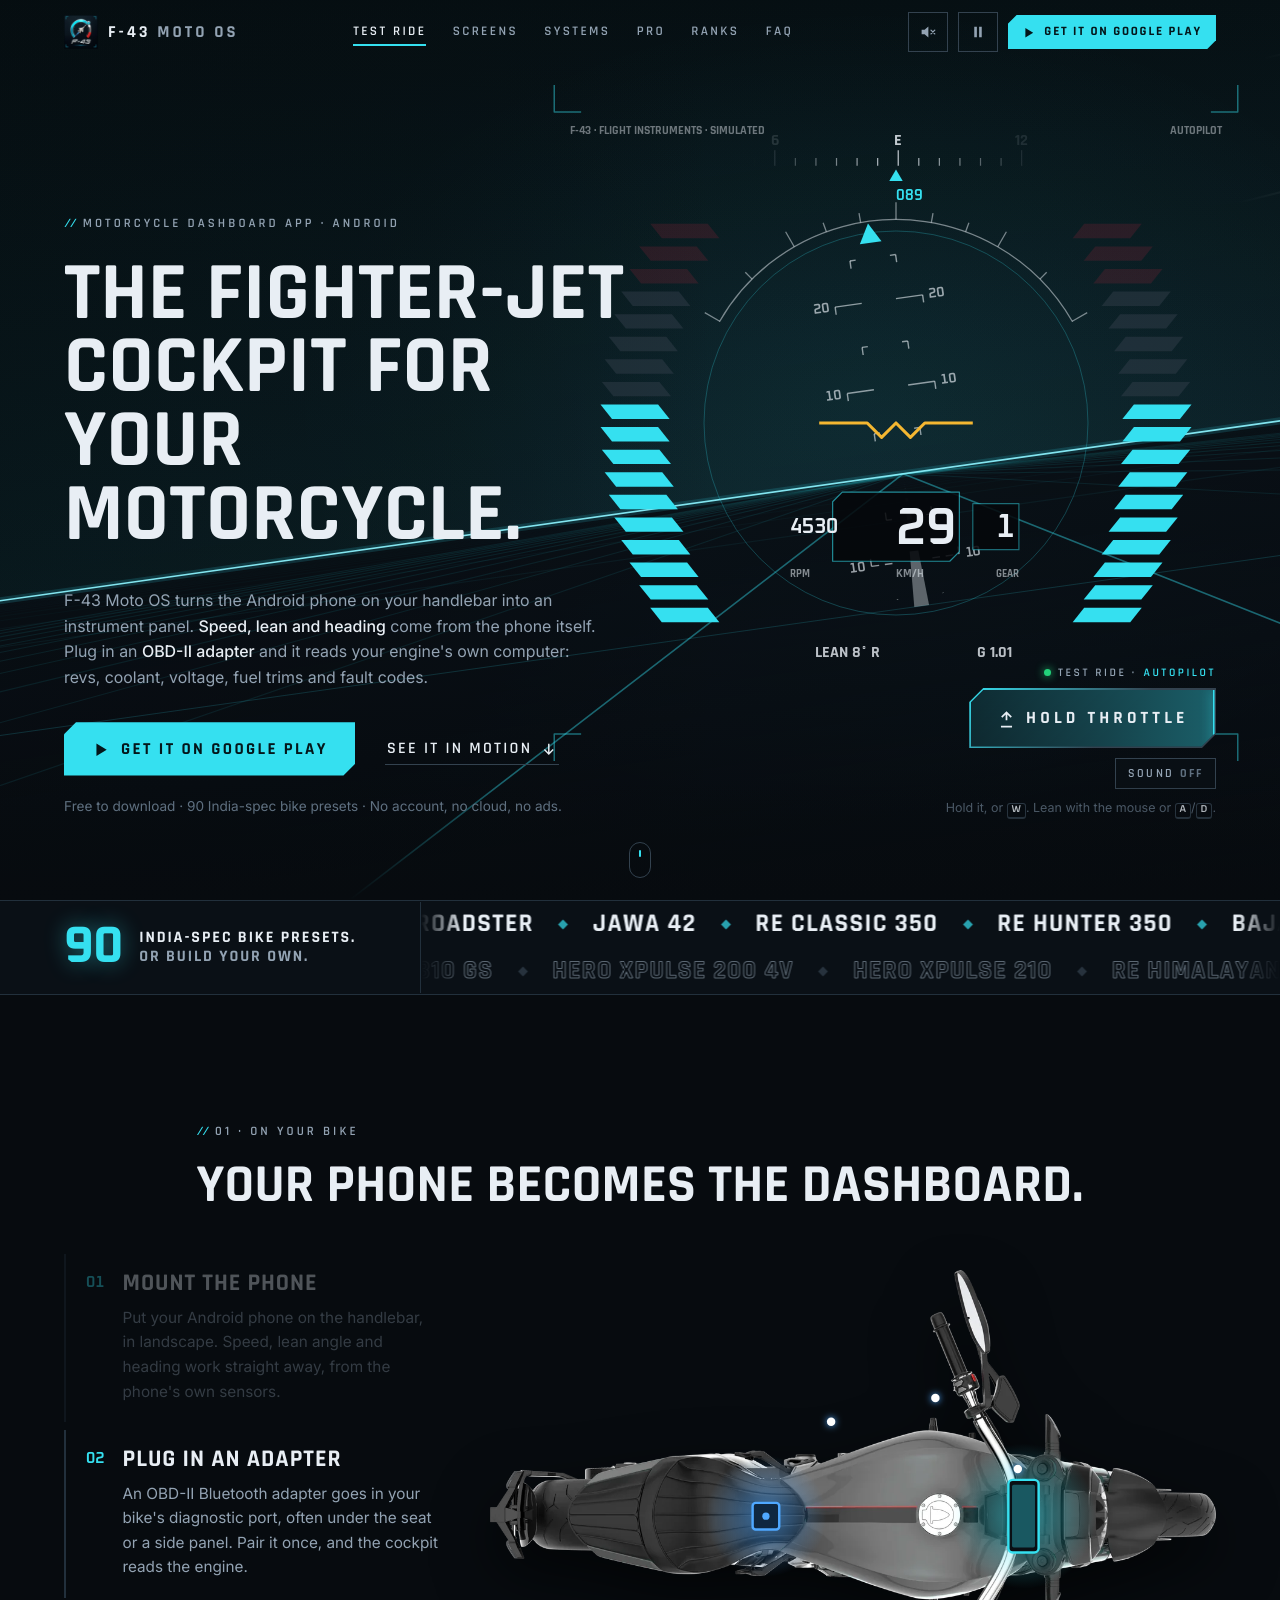
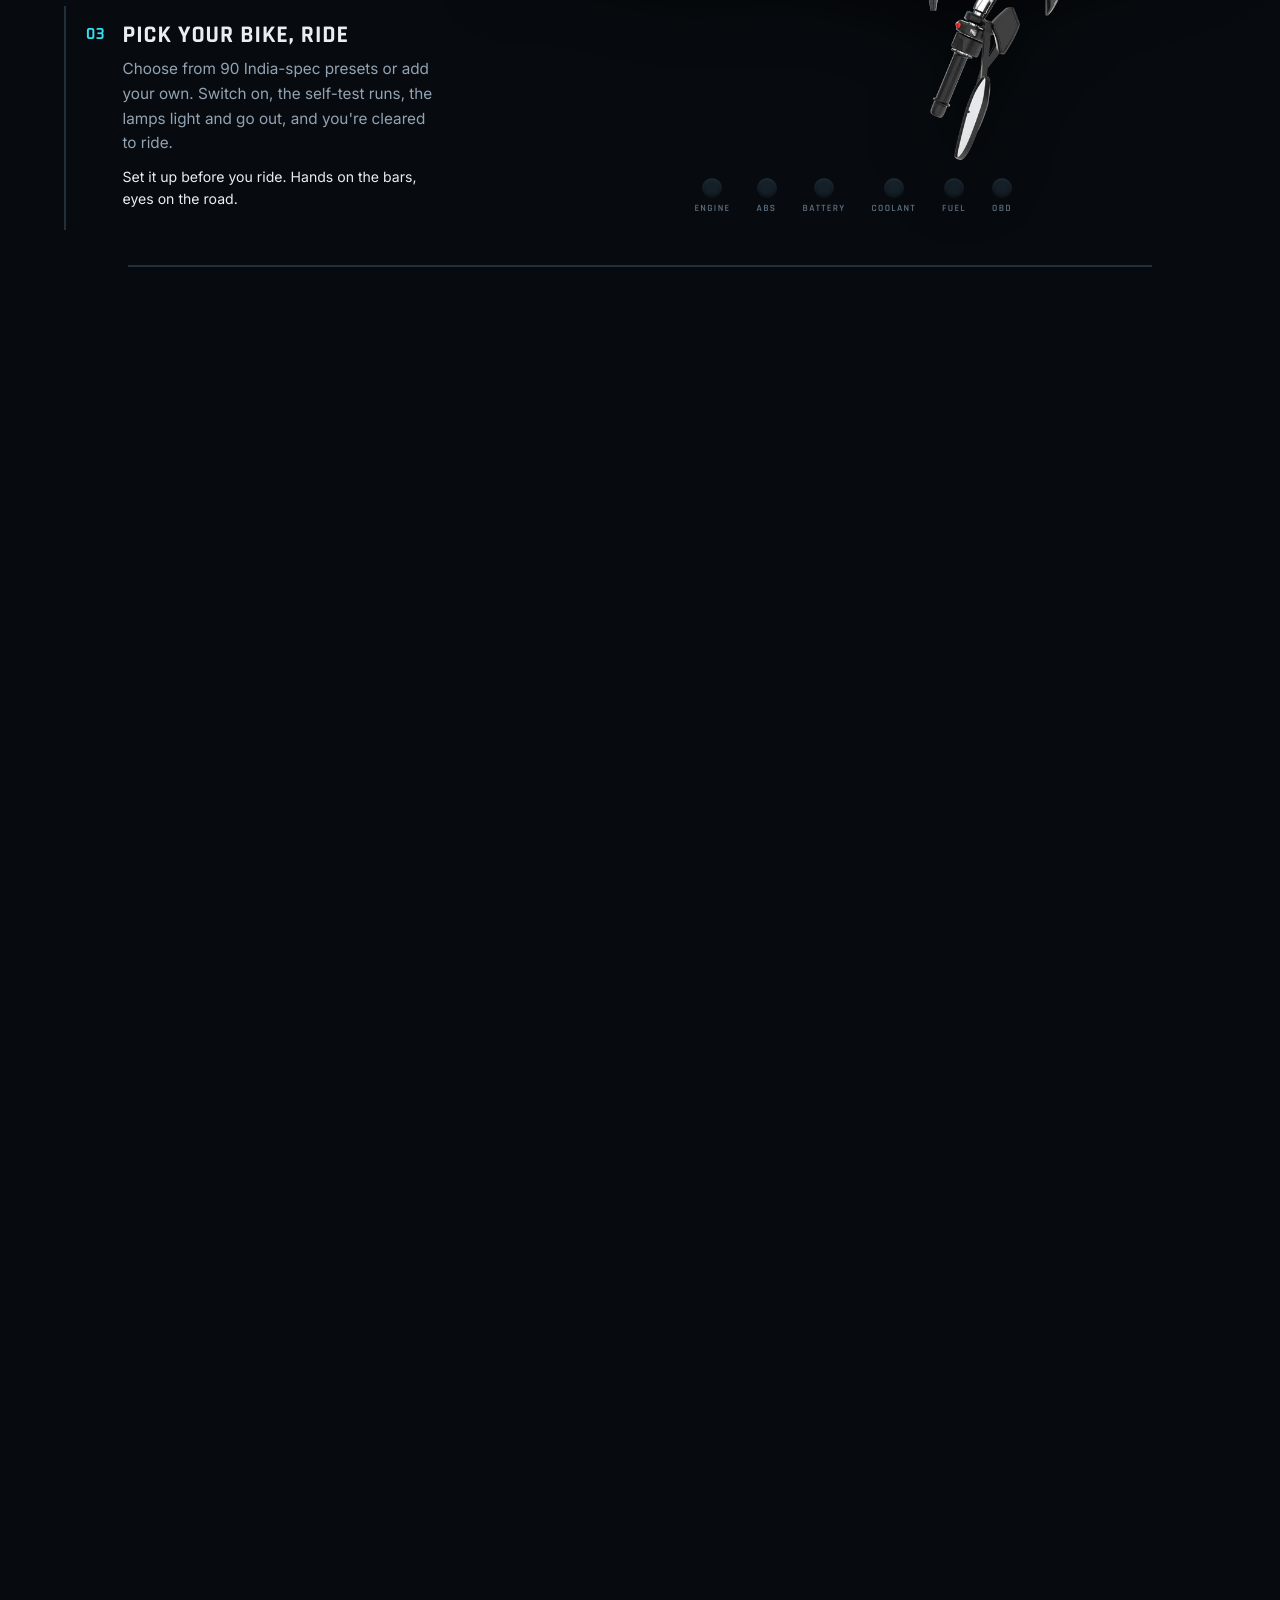
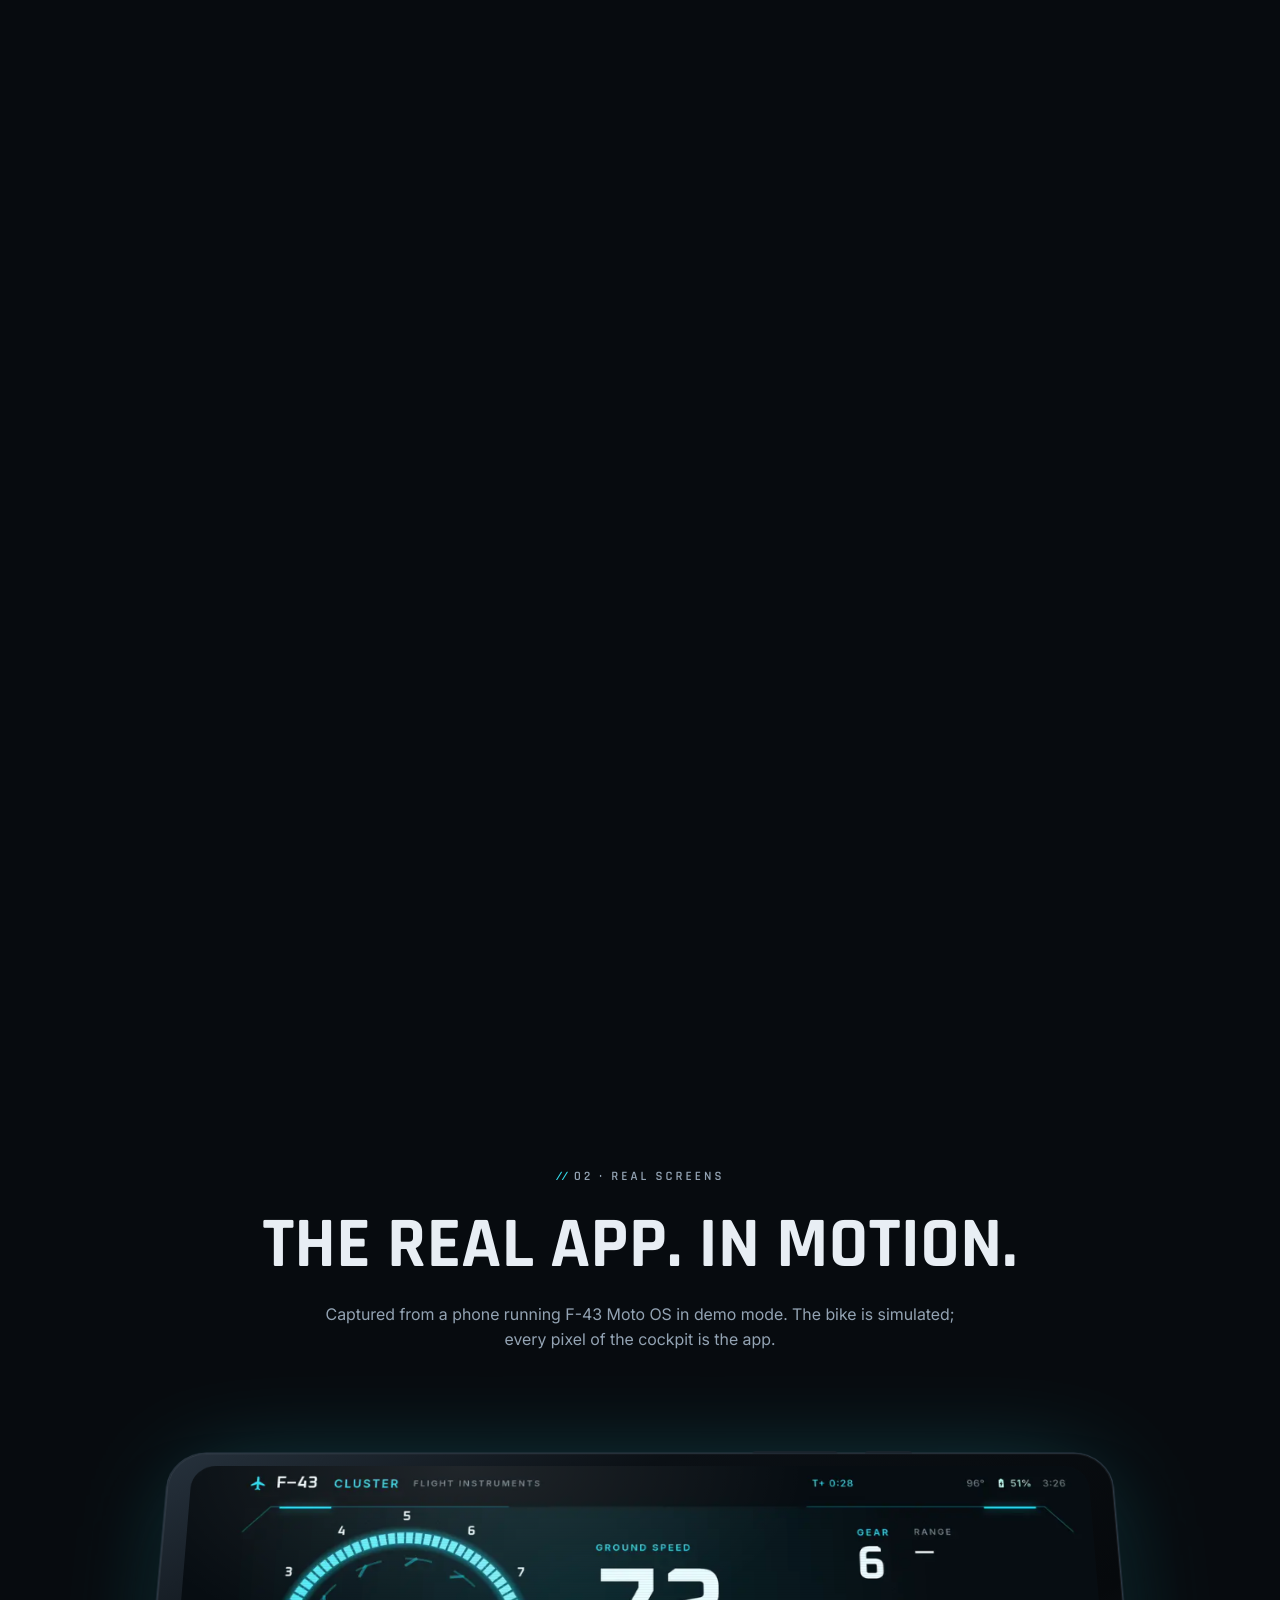
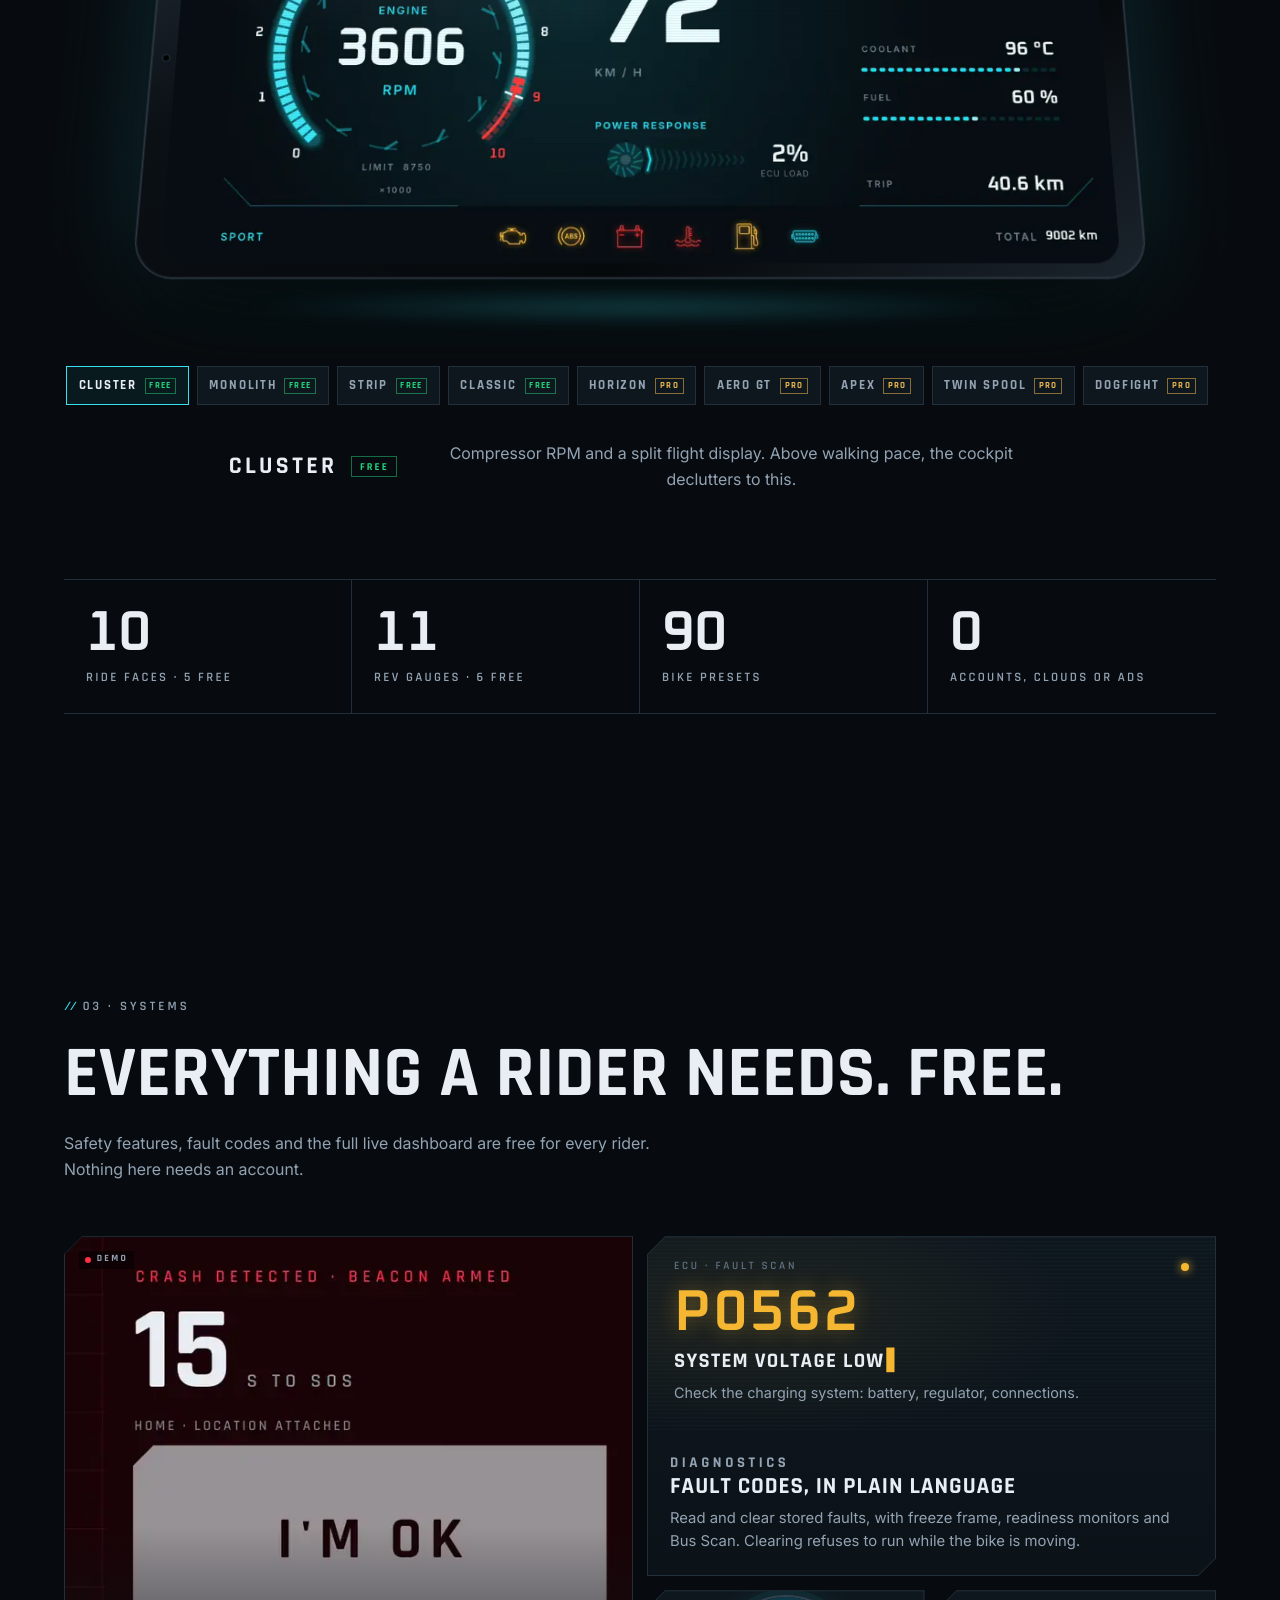
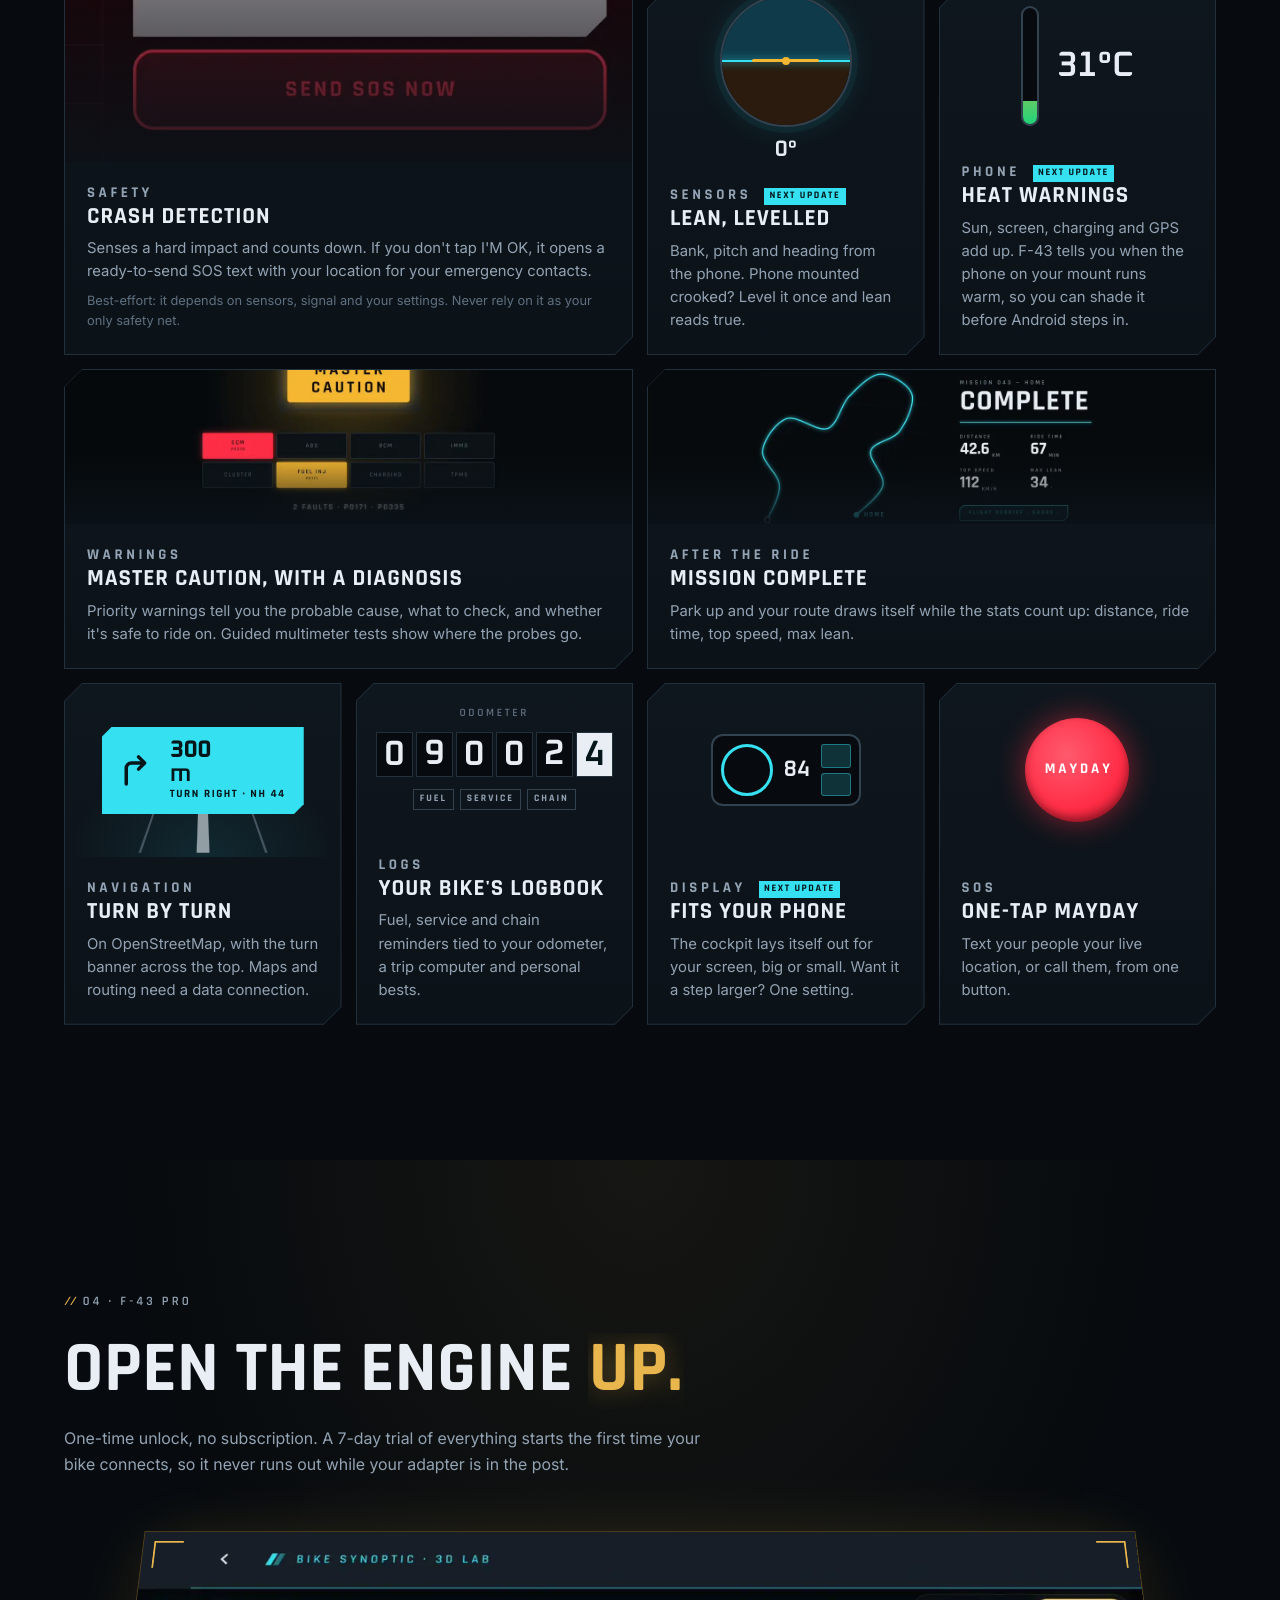
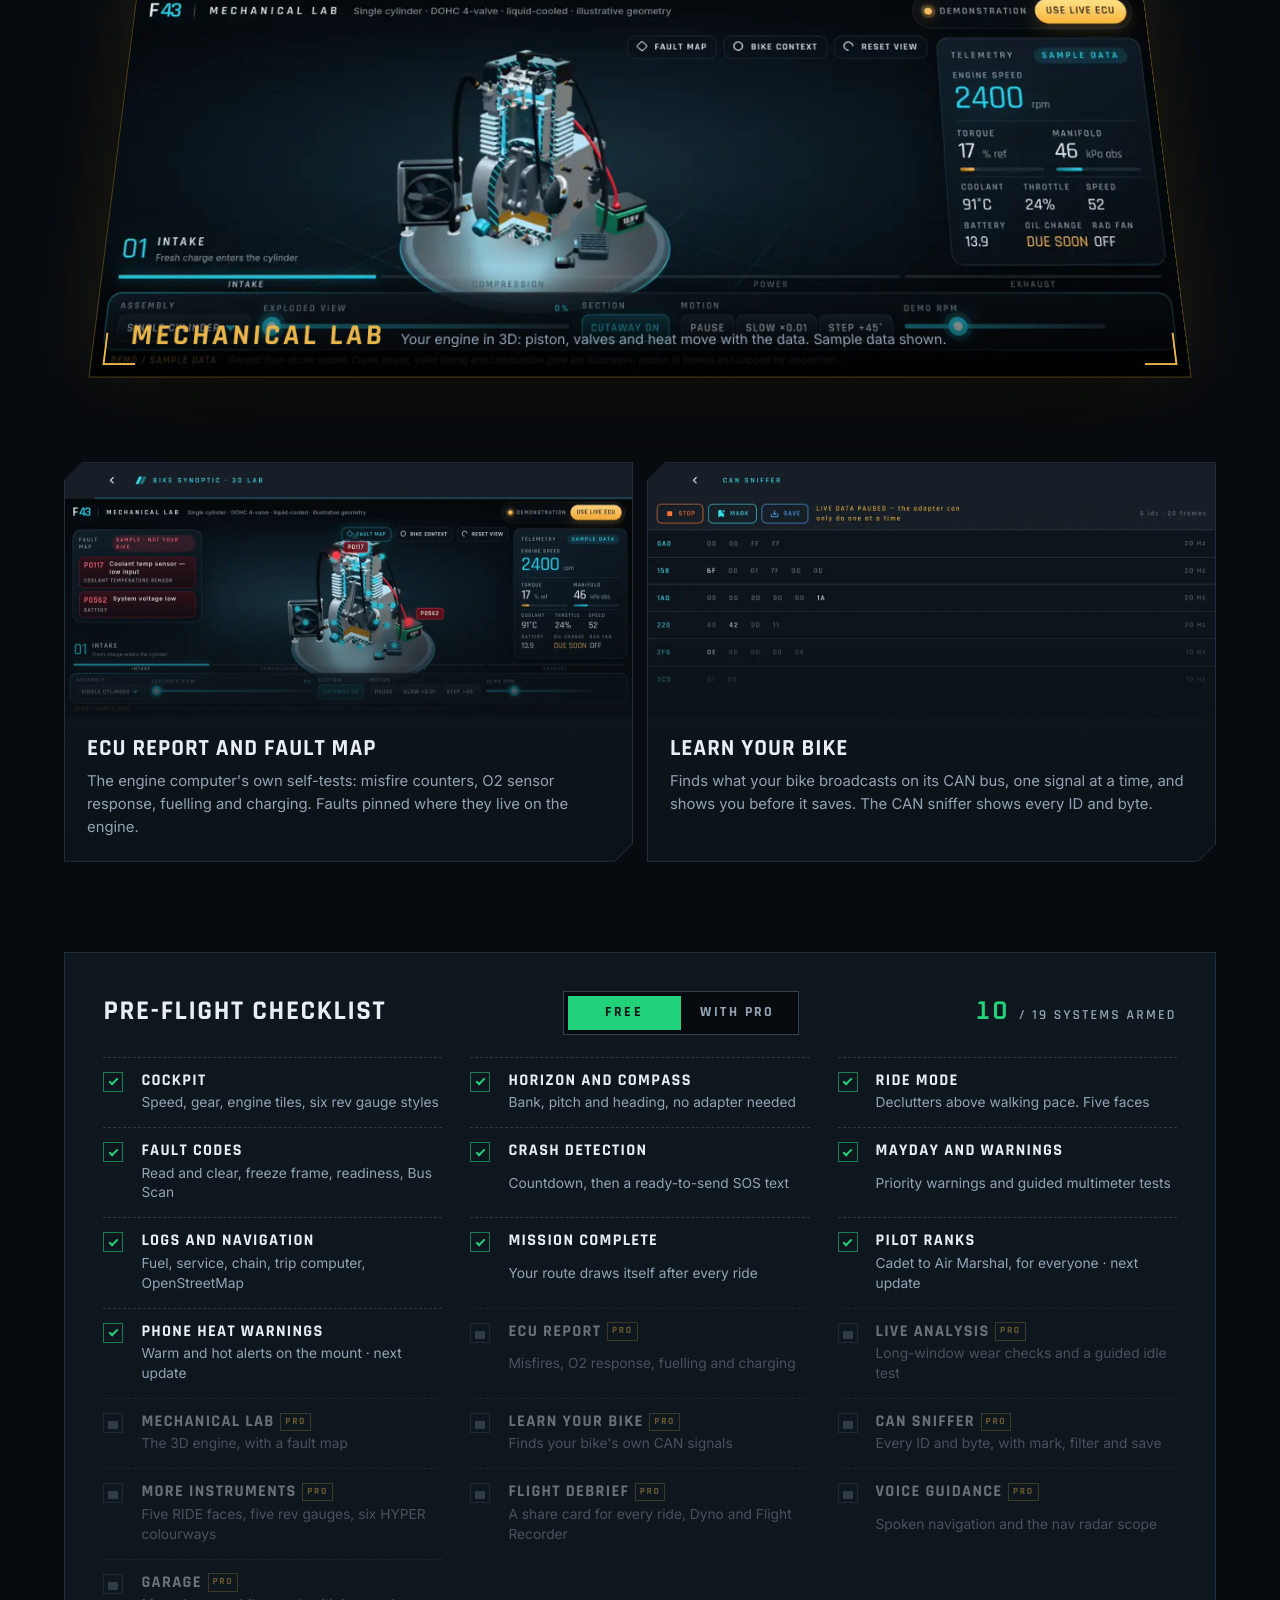
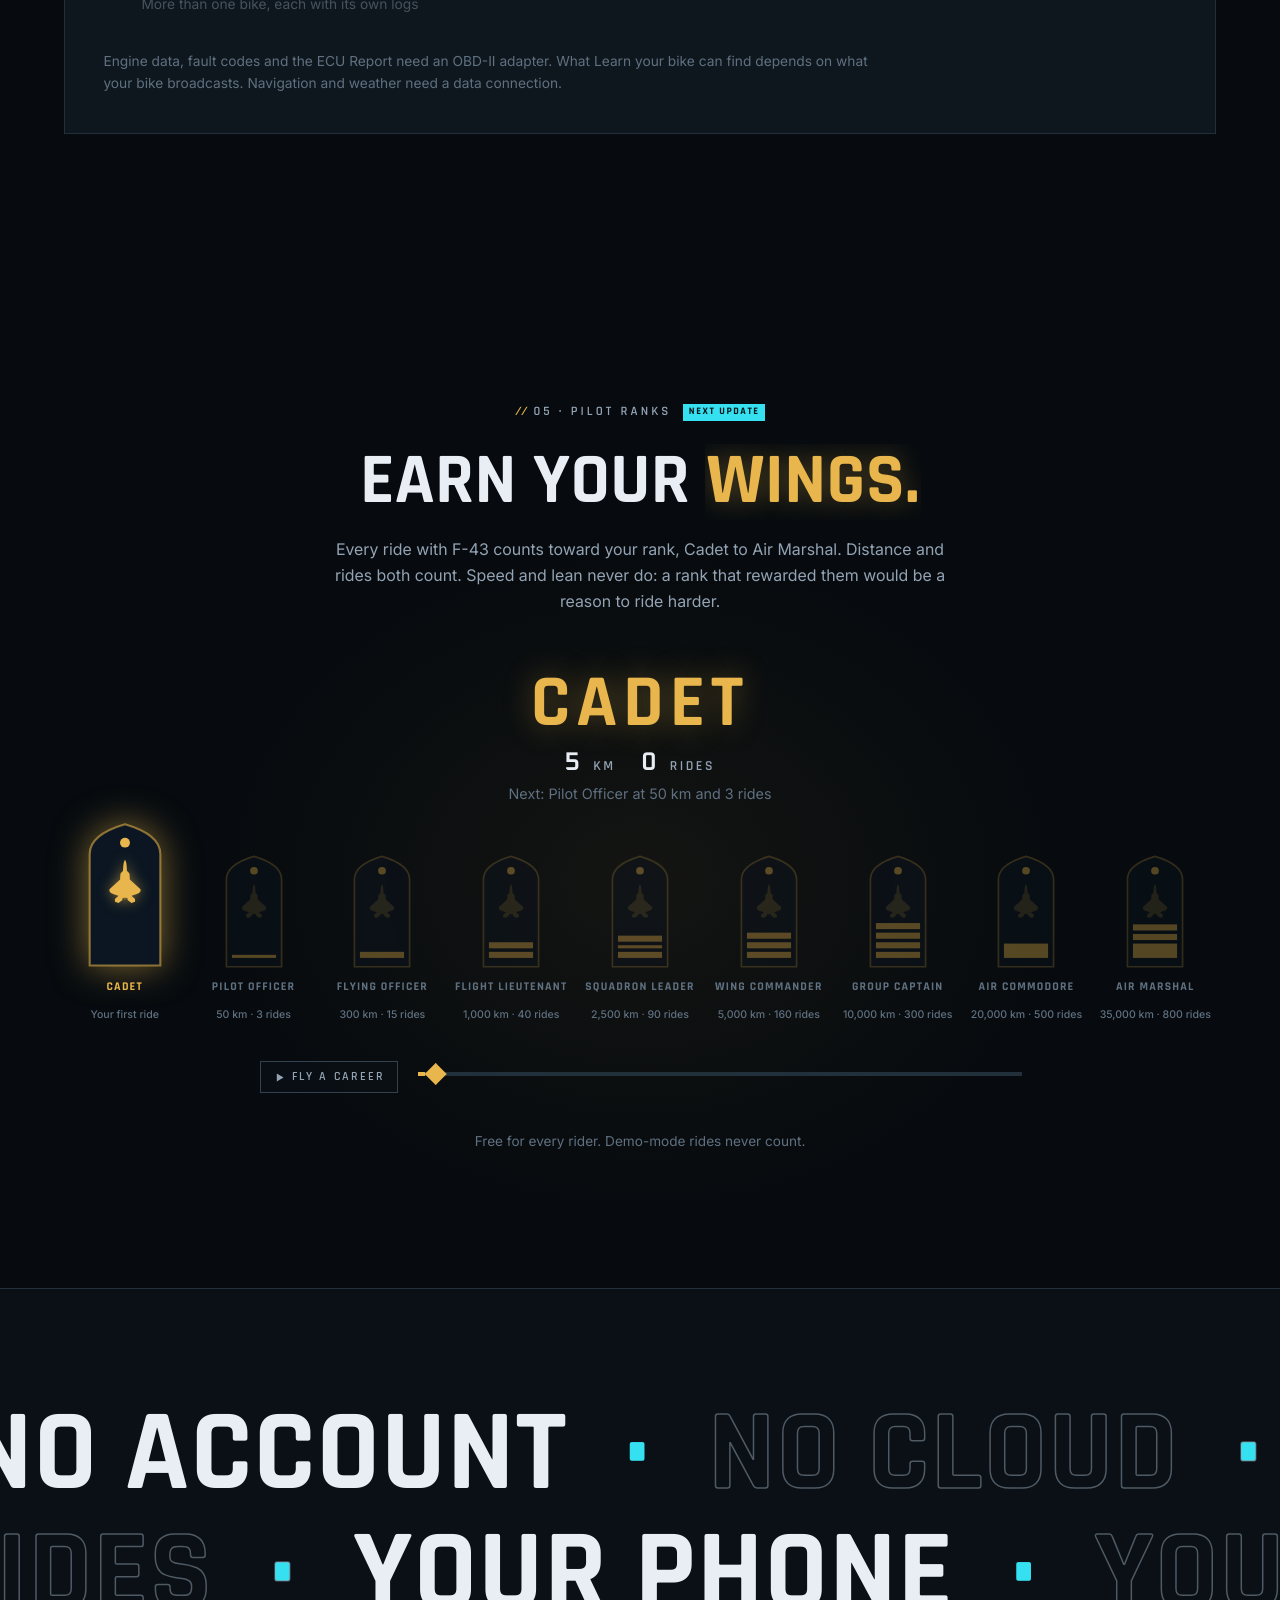
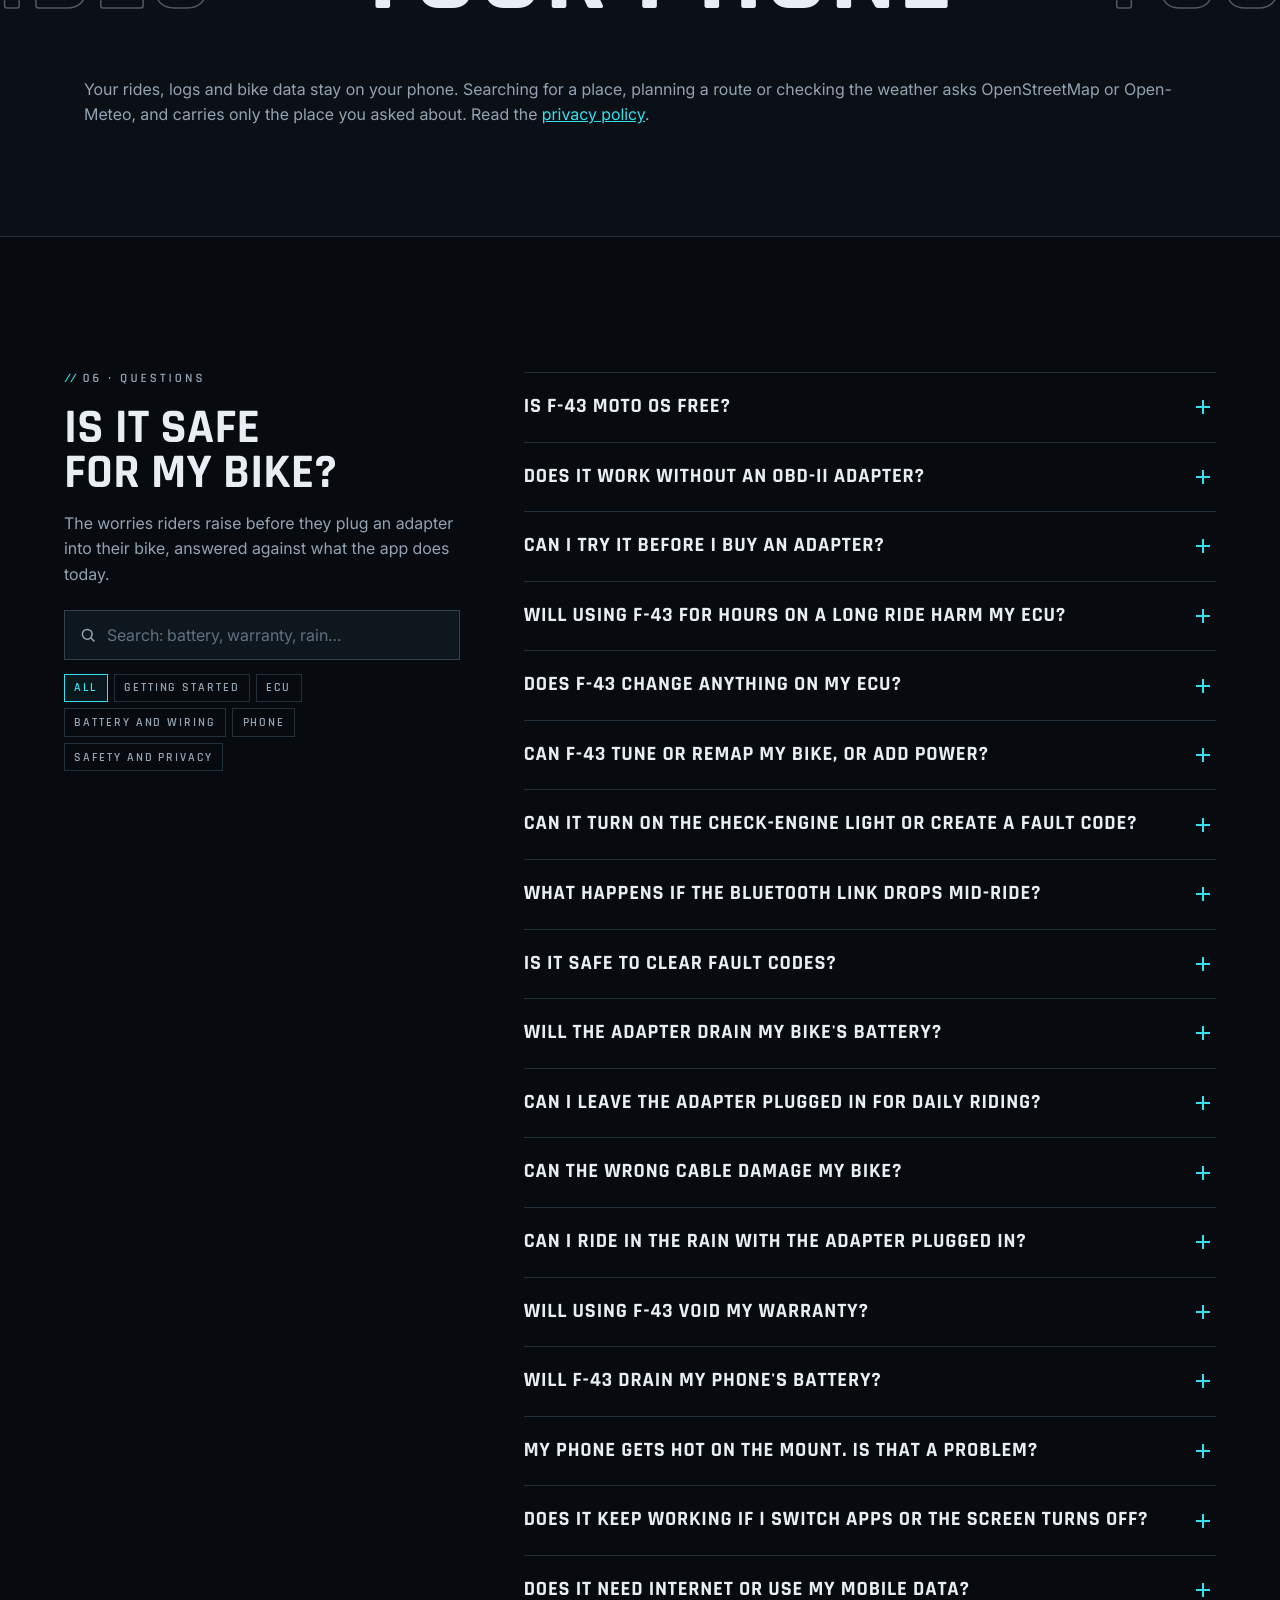
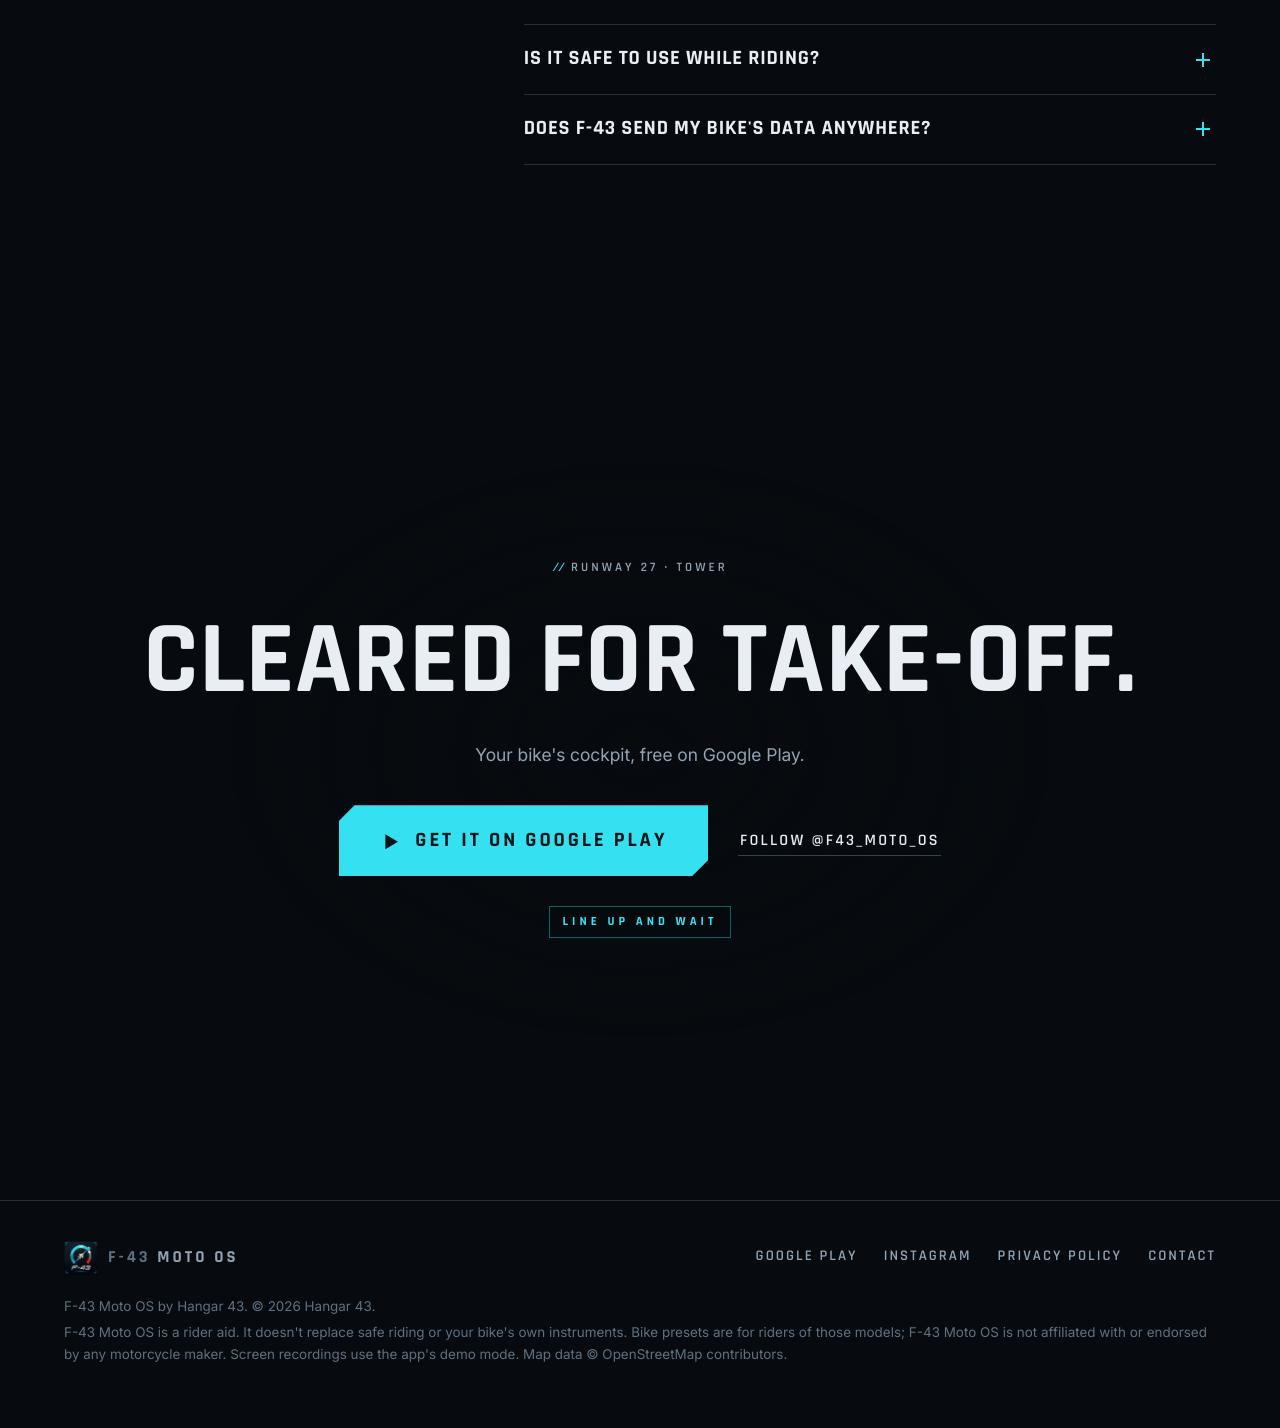
==== commit 1581b9bc: "Add synthesized sound and reword the rider-aid line - One sound switch in the top bar (and on the te" ====
--- a/index.html
+++ b/index.html
@@ -58,6 +58,10 @@
     <a href="#ride">Test ride</a><a href="#screens">Screens</a><a href="#systems">Systems</a><a href="#pro">Pro</a><a href="#ranks">Ranks</a><a href="#faq">FAQ</a>
   </nav>
   <div class="bar-r">
+    <button type="button" class="icon-btn" id="sfx" aria-pressed="false" title="Sound off">
+      <svg viewBox="0 0 24 24" aria-hidden="true"><path d="M3.5 9h4l5-4.2v14.4l-5-4.2h-4z"/><path class="i-wave" d="M15.8 8.6a4.8 4.8 0 0 1 0 6.8M18.4 6a8.4 8.4 0 0 1 0 12"/><path class="i-x" d="M16 9.5l5 5M21 9.5l-5 5"/></svg>
+      <span class="sr" id="sfxLbl">Turn sound on</span>
+    </button>
     <button type="button" class="icon-btn" id="motion" aria-pressed="false" title="Pause motion">
       <svg viewBox="0 0 24 24" aria-hidden="true"><path class="i-pause" d="M7 5h3.5v14H7zM13.5 5H17v14h-3.5z"/><path class="i-play" d="M7 4.5v15L19.5 12z"/></svg>
       <span class="sr" id="motionLbl">Pause motion</span>
@@ -112,7 +116,7 @@
       </button>
       <div class="ctl-row">
         <button type="button" class="chip-btn" id="tilt" hidden>Tilt phone to lean</button>
-        <button type="button" class="chip-btn" id="sound" aria-pressed="false"><span>Engine sound</span> <b>Off</b></button>
+        <button type="button" class="chip-btn" id="sound" aria-pressed="false"><span>Sound</span> <b>Off</b></button>
       </div>
       <p class="ctl-hint" id="ctlHint"><span class="k-mouse">Hold it, or <kbd>W</kbd>. Lean with the mouse or <kbd>A</kbd>/<kbd>D</kbd>.</span><span class="k-touch">Hold the button to ride. Drag across the cockpit to lean.</span></p>
     </div>
@@ -497,7 +501,7 @@
     </nav>
   </div>
   <p>F-43 Moto OS by Hangar 43. © 2026 Hangar 43.</p>
-  <p>F-43 Moto OS is a rider aid, not a substitute for safe riding or your bike's own instruments. Bike presets are for riders of those models; F-43 Moto OS is not affiliated with or endorsed by any motorcycle maker. Screen recordings use the app's demo mode. Map data © OpenStreetMap contributors.</p>
+  <p>F-43 Moto OS is a rider aid. It doesn't replace safe riding or your bike's own instruments. Bike presets are for riders of those models; F-43 Moto OS is not affiliated with or endorsed by any motorcycle maker. Screen recordings use the app's demo mode. Map data © OpenStreetMap contributors.</p>
 </footer>
 </body>
 </html>
--- a/assets/site.css
+++ b/assets/site.css
@@ -70,6 +70,10 @@
 .icon-btn .i-play{display:none}
 .still .icon-btn .i-play{display:block}.still .icon-btn .i-pause{display:none}
 .menu-btn svg{fill:none;stroke:currentColor;stroke-width:2}
+#sfx .i-wave,#sfx .i-x{fill:none;stroke:currentColor;stroke-width:1.8;stroke-linecap:round}
+#sfx .i-wave{display:none}
+#sfx[aria-pressed=true]{color:var(--accent);border-color:rgba(53,224,240,.5)}
+#sfx[aria-pressed=true] .i-wave{display:block}#sfx[aria-pressed=true] .i-x{display:none}
 
 /* ───────── boot: the power-on self-test ───────── */
 .boot{display:none}
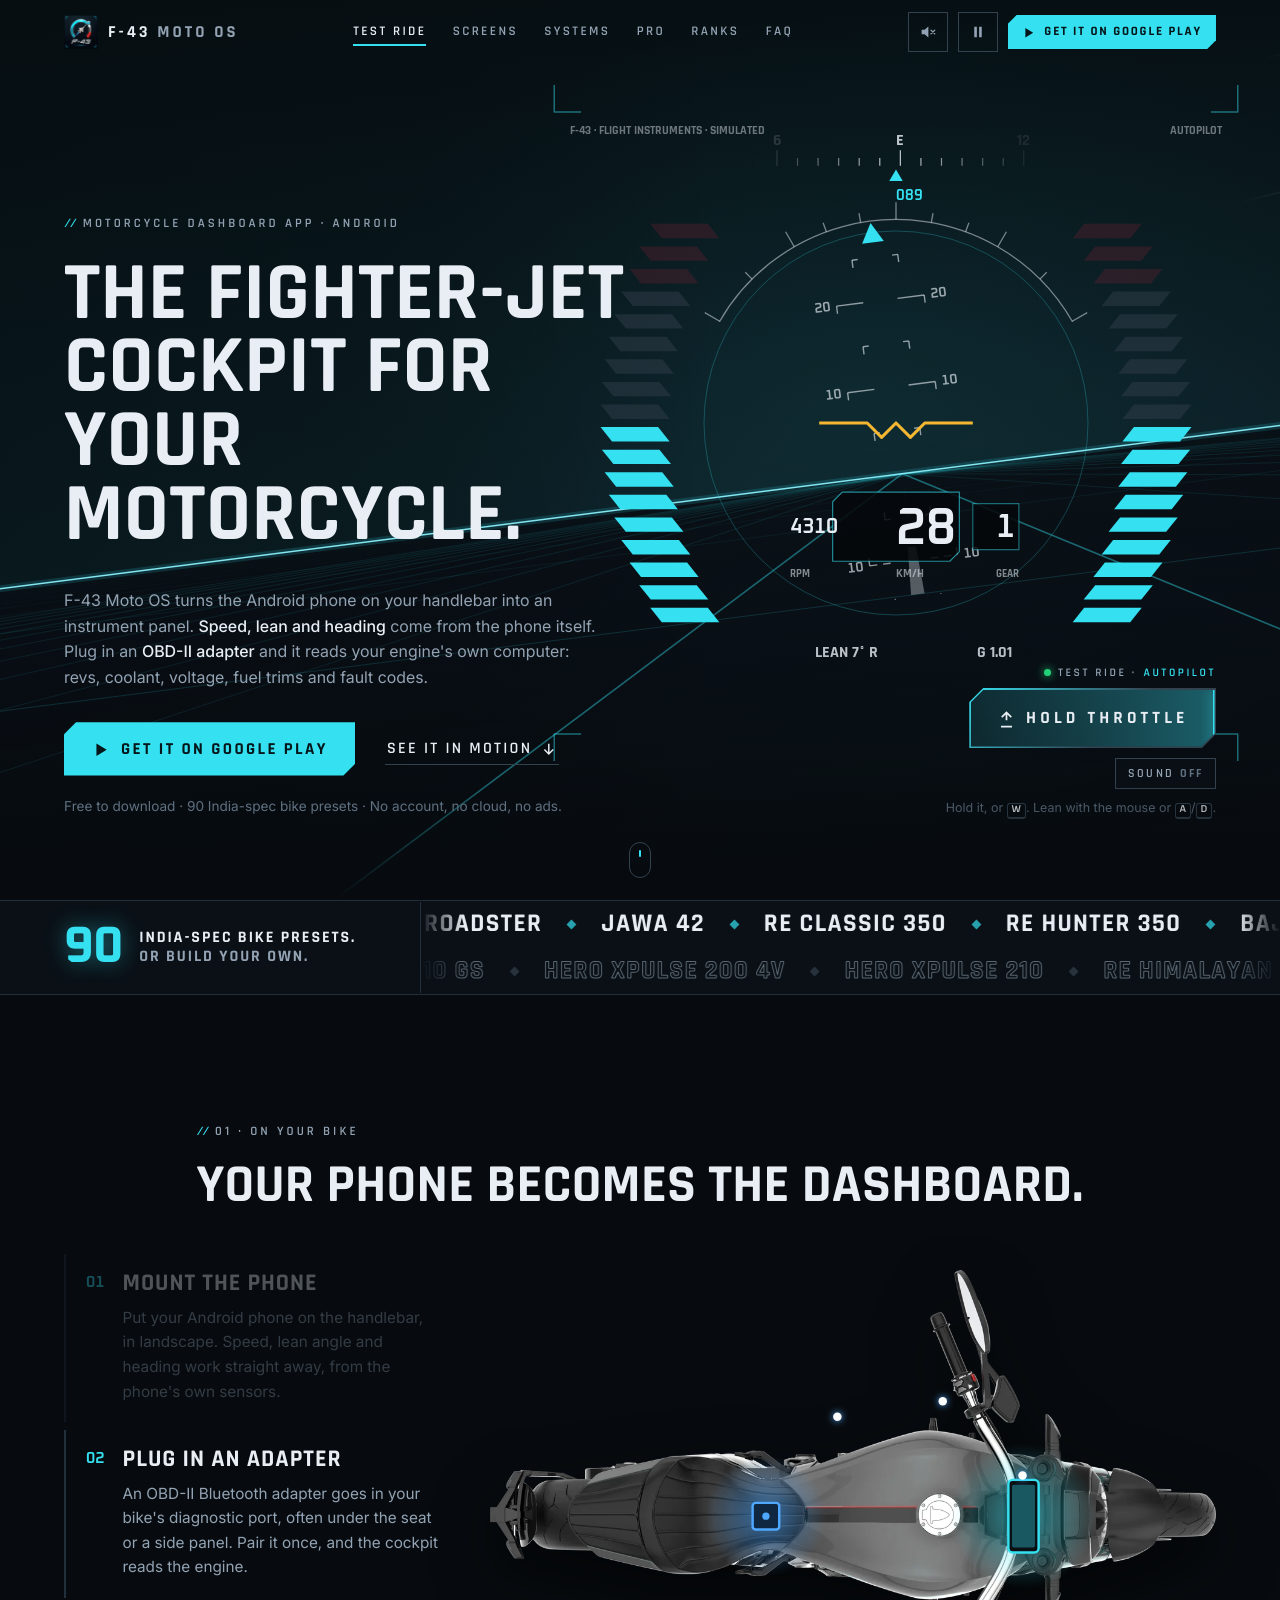
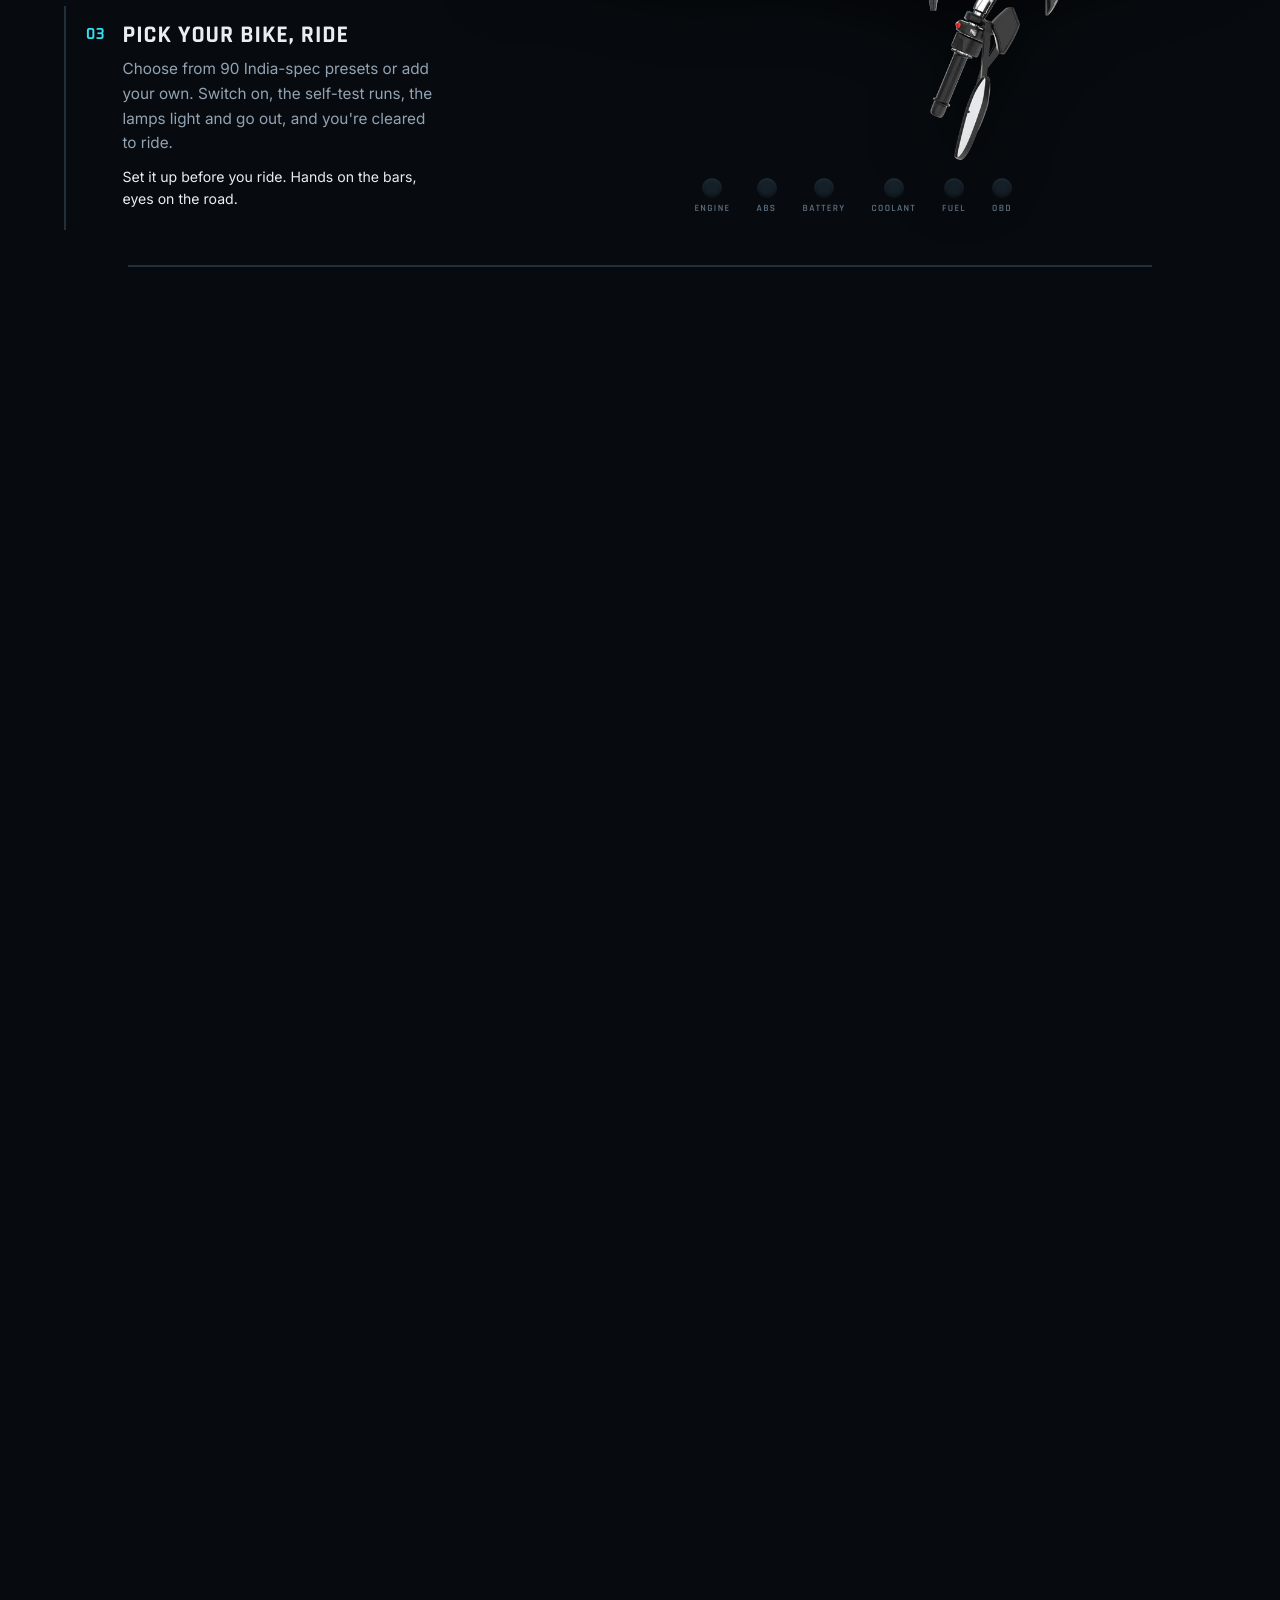
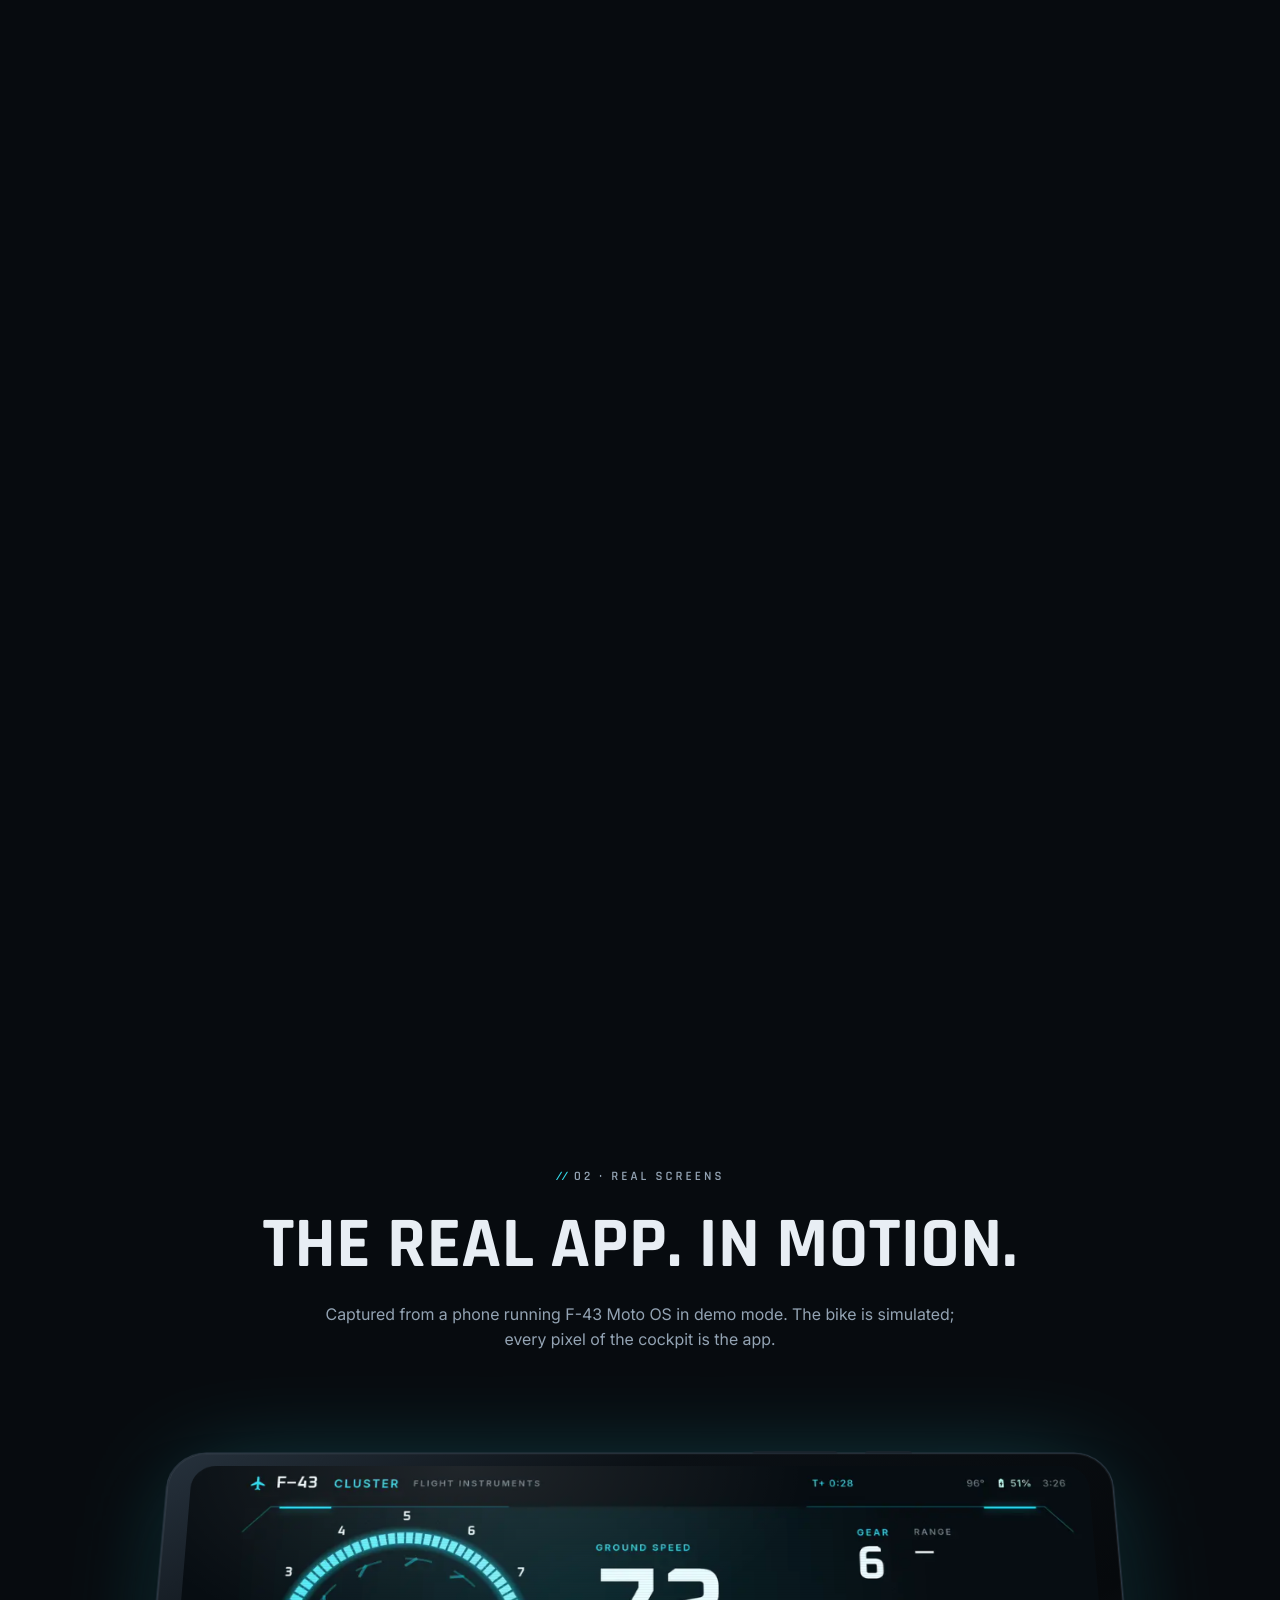
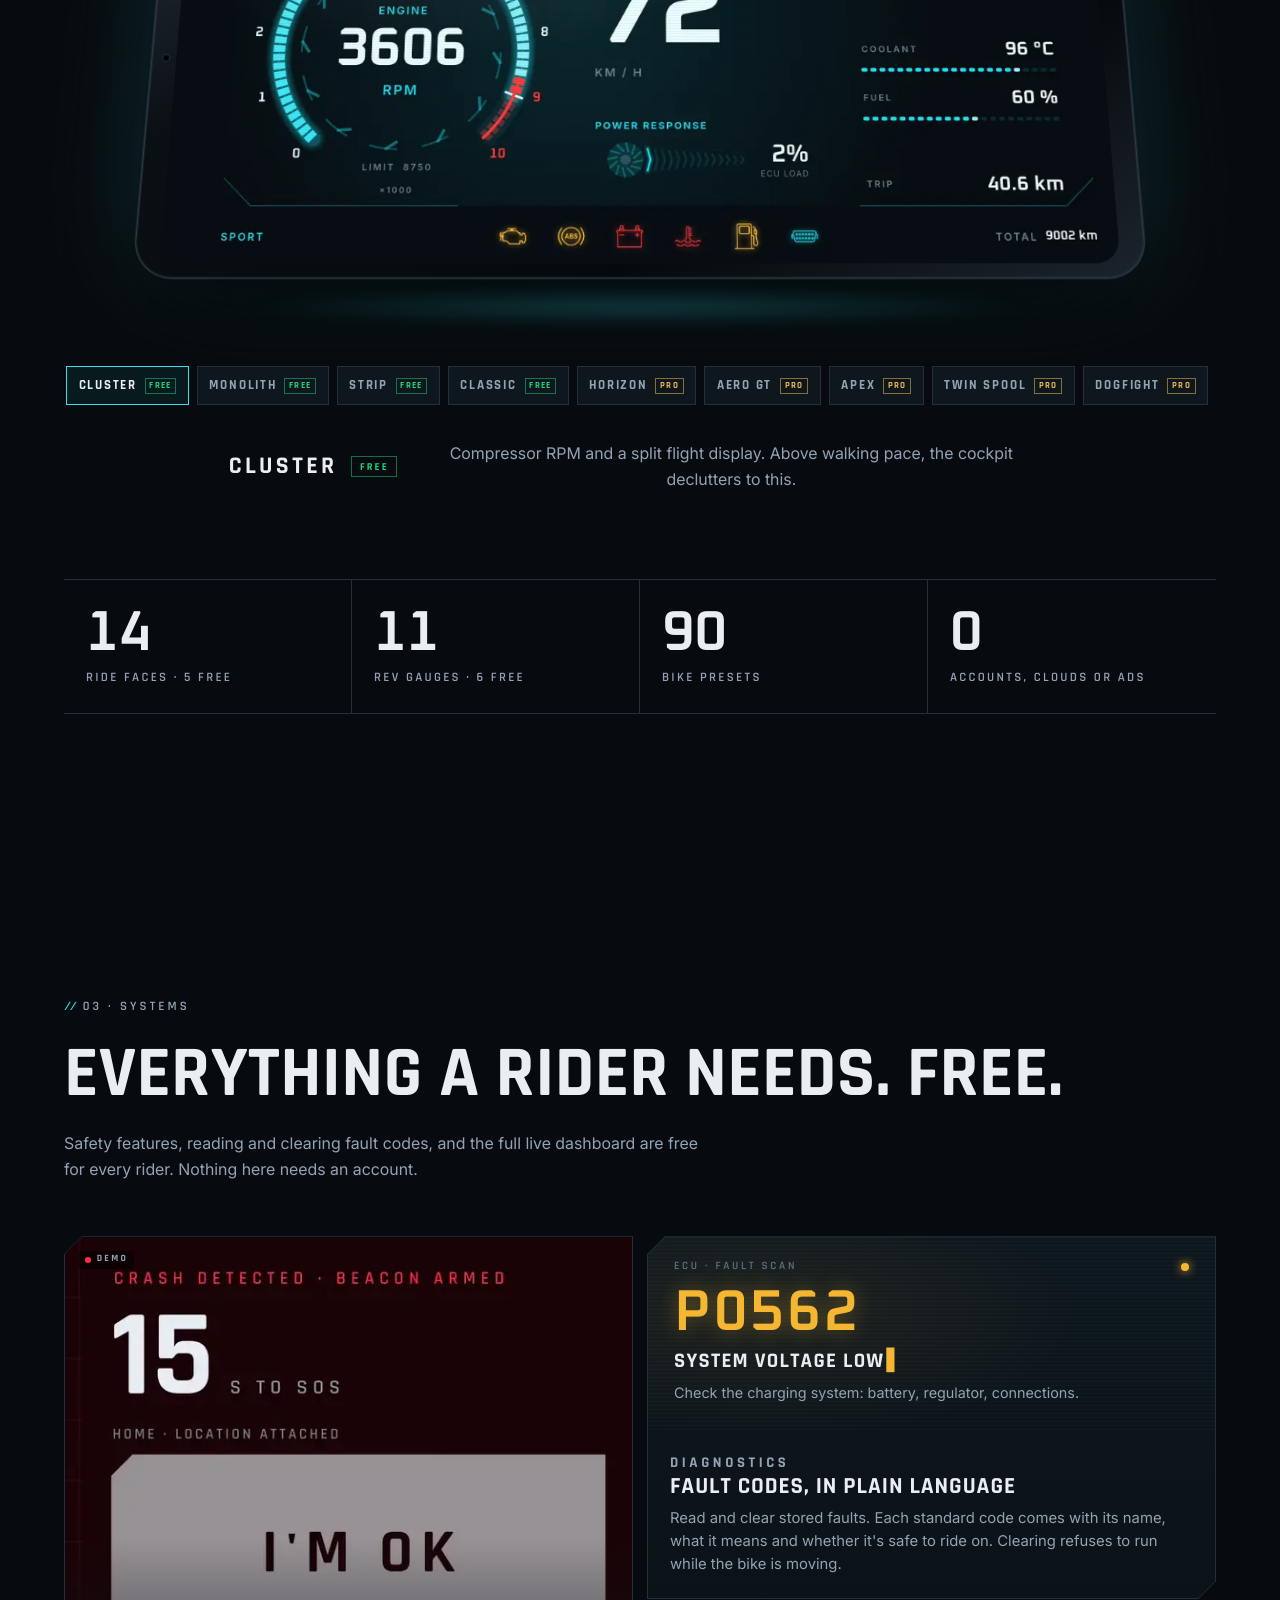
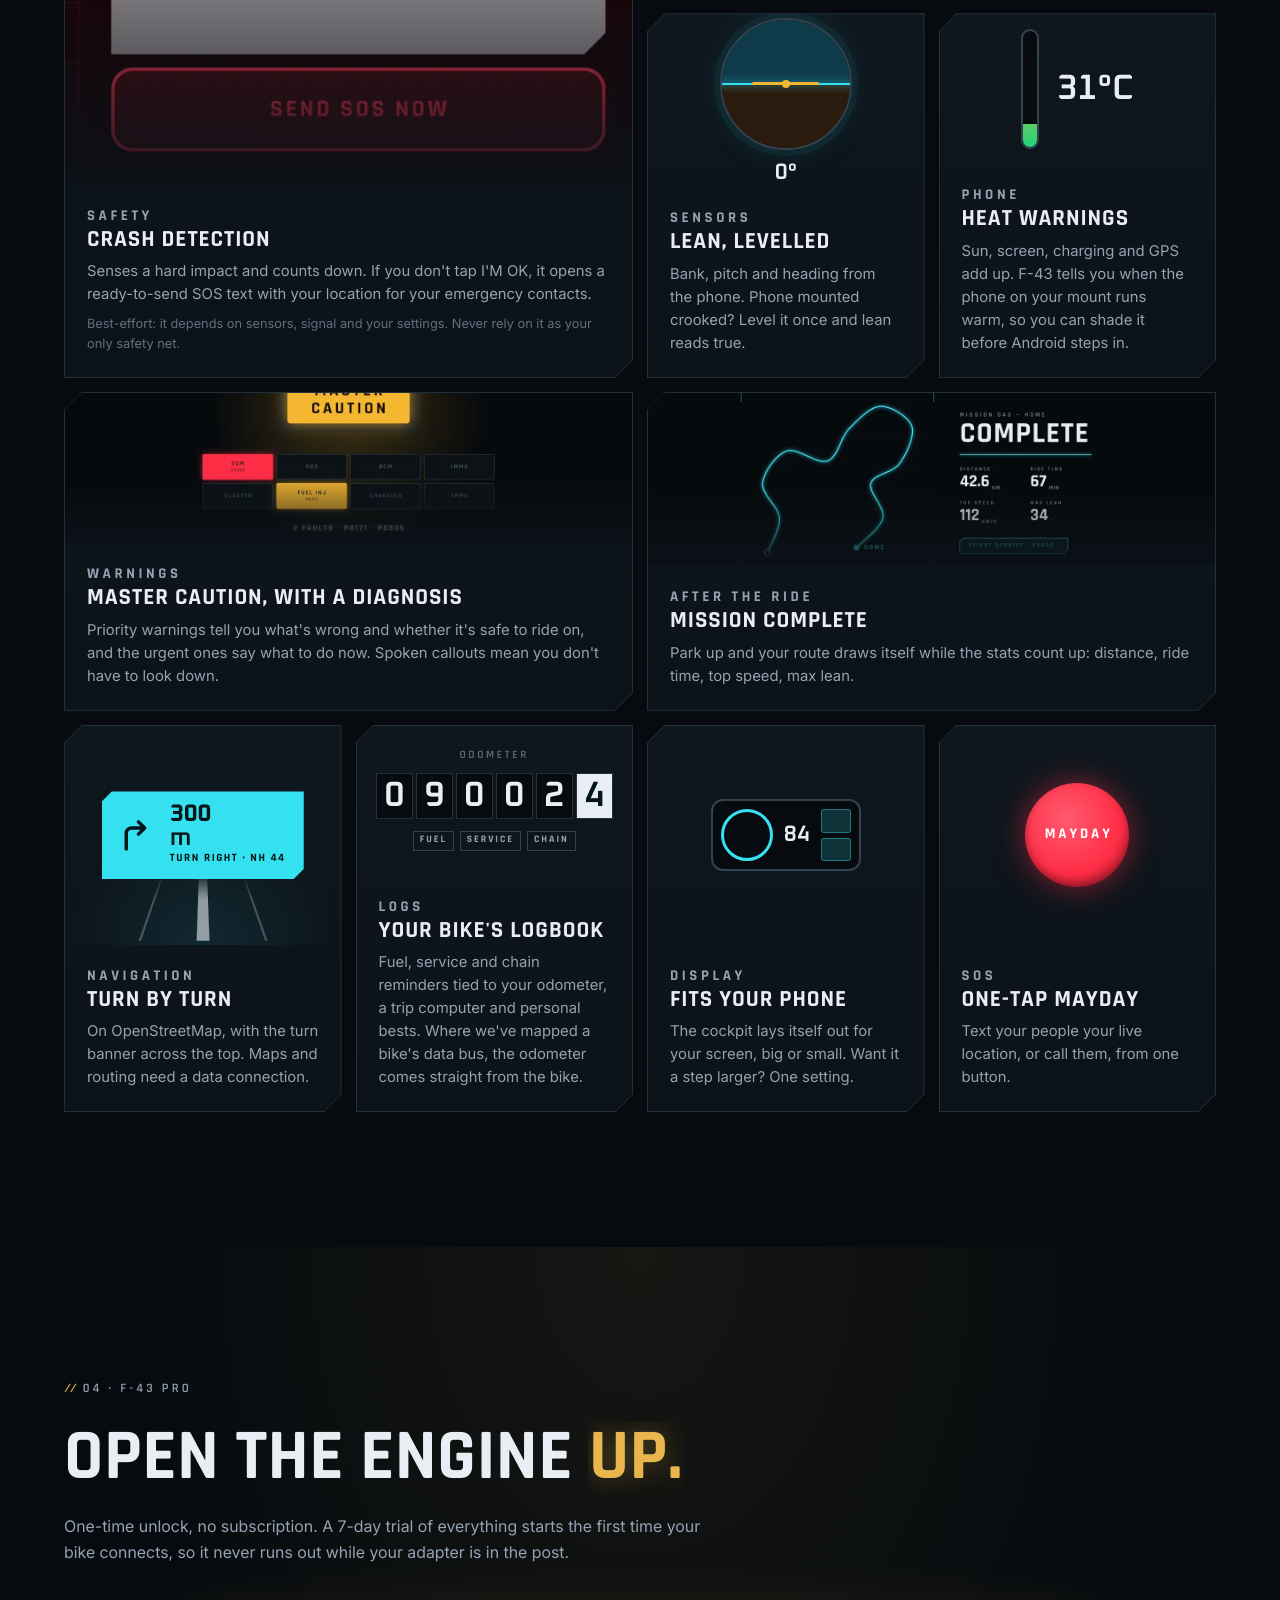
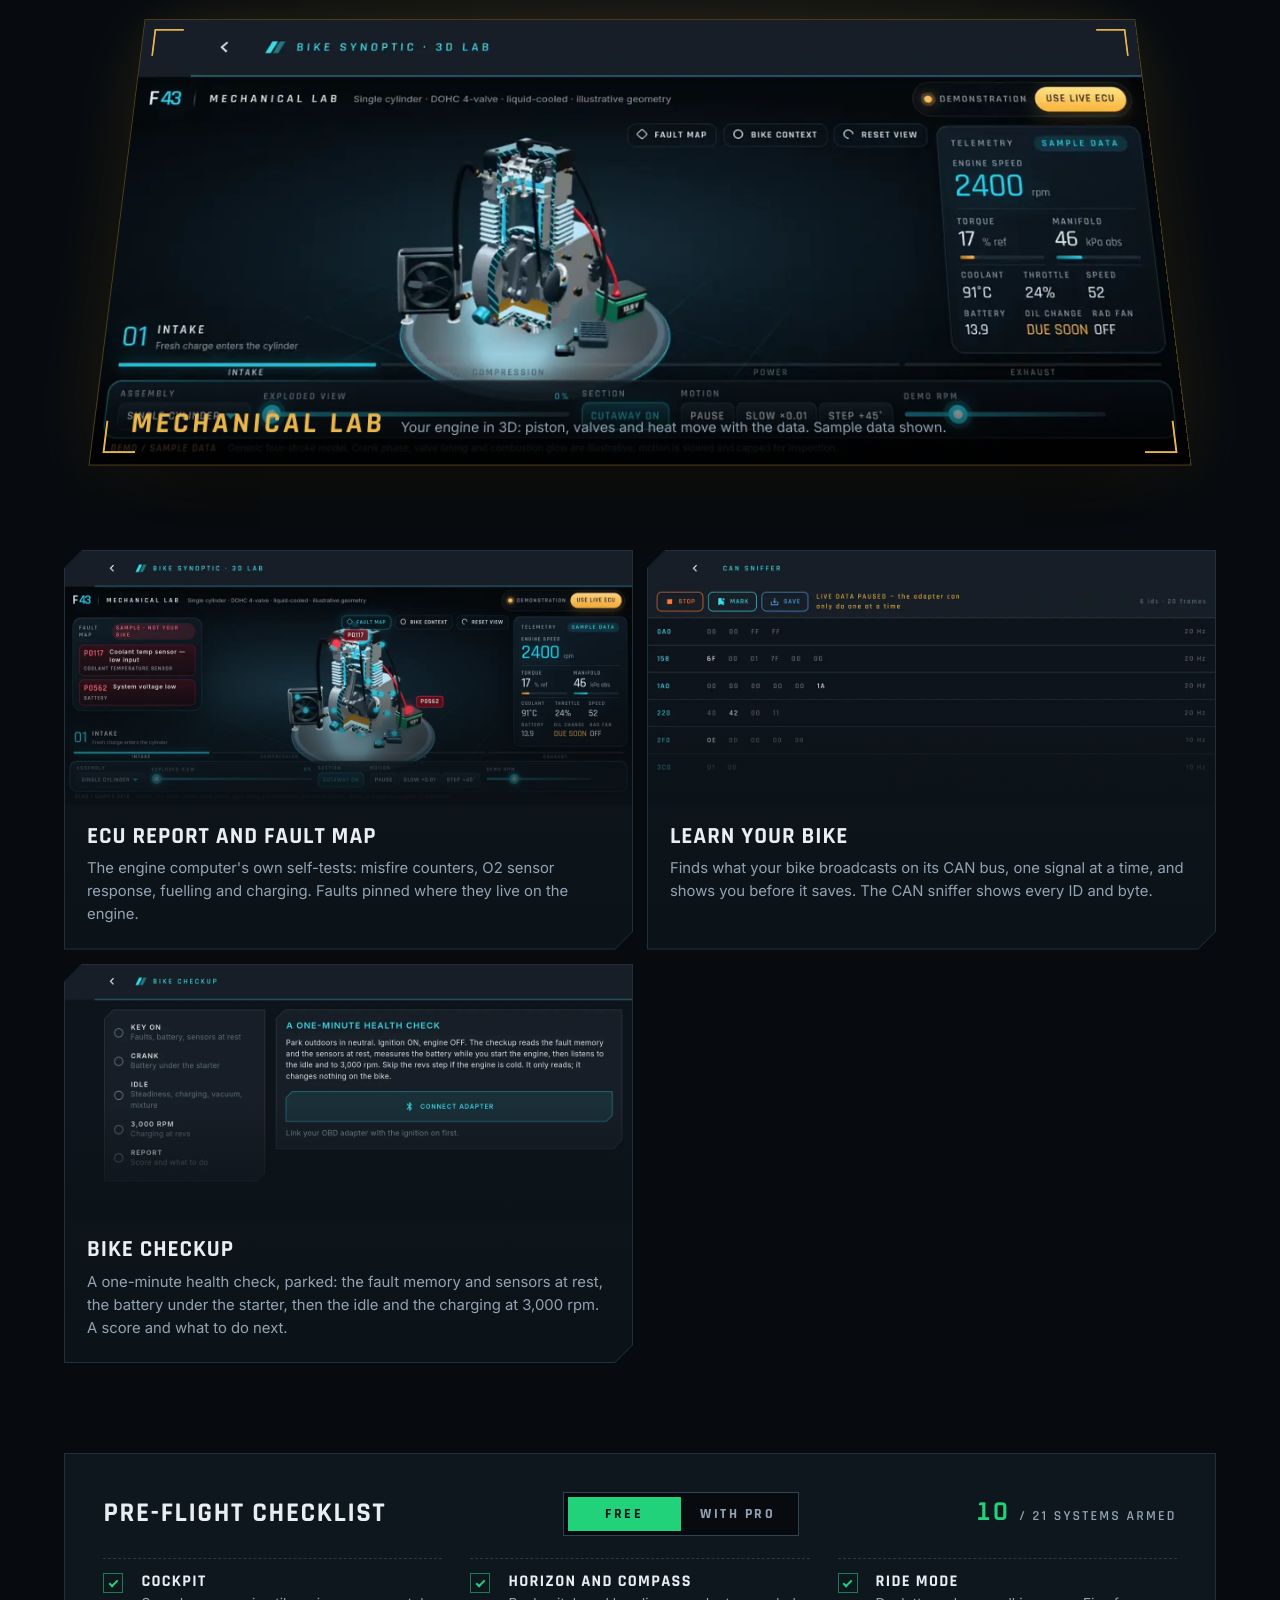
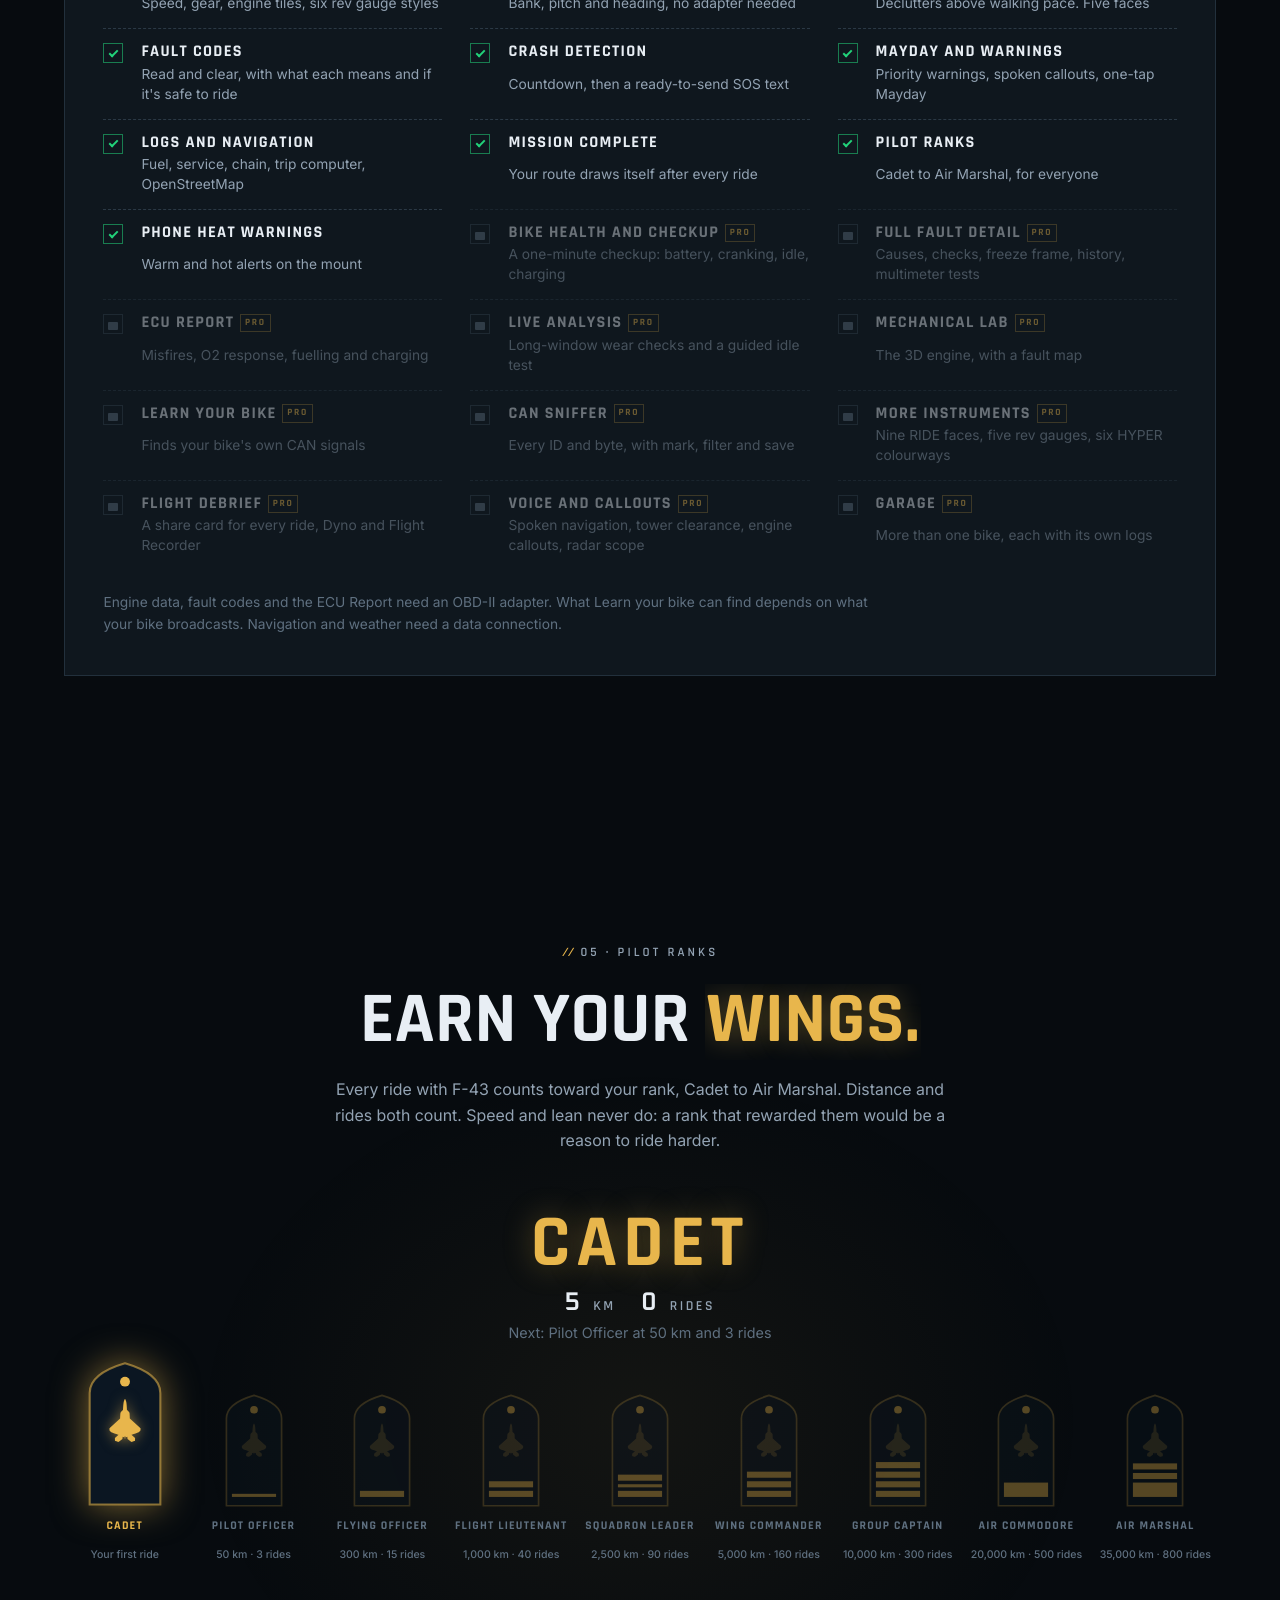
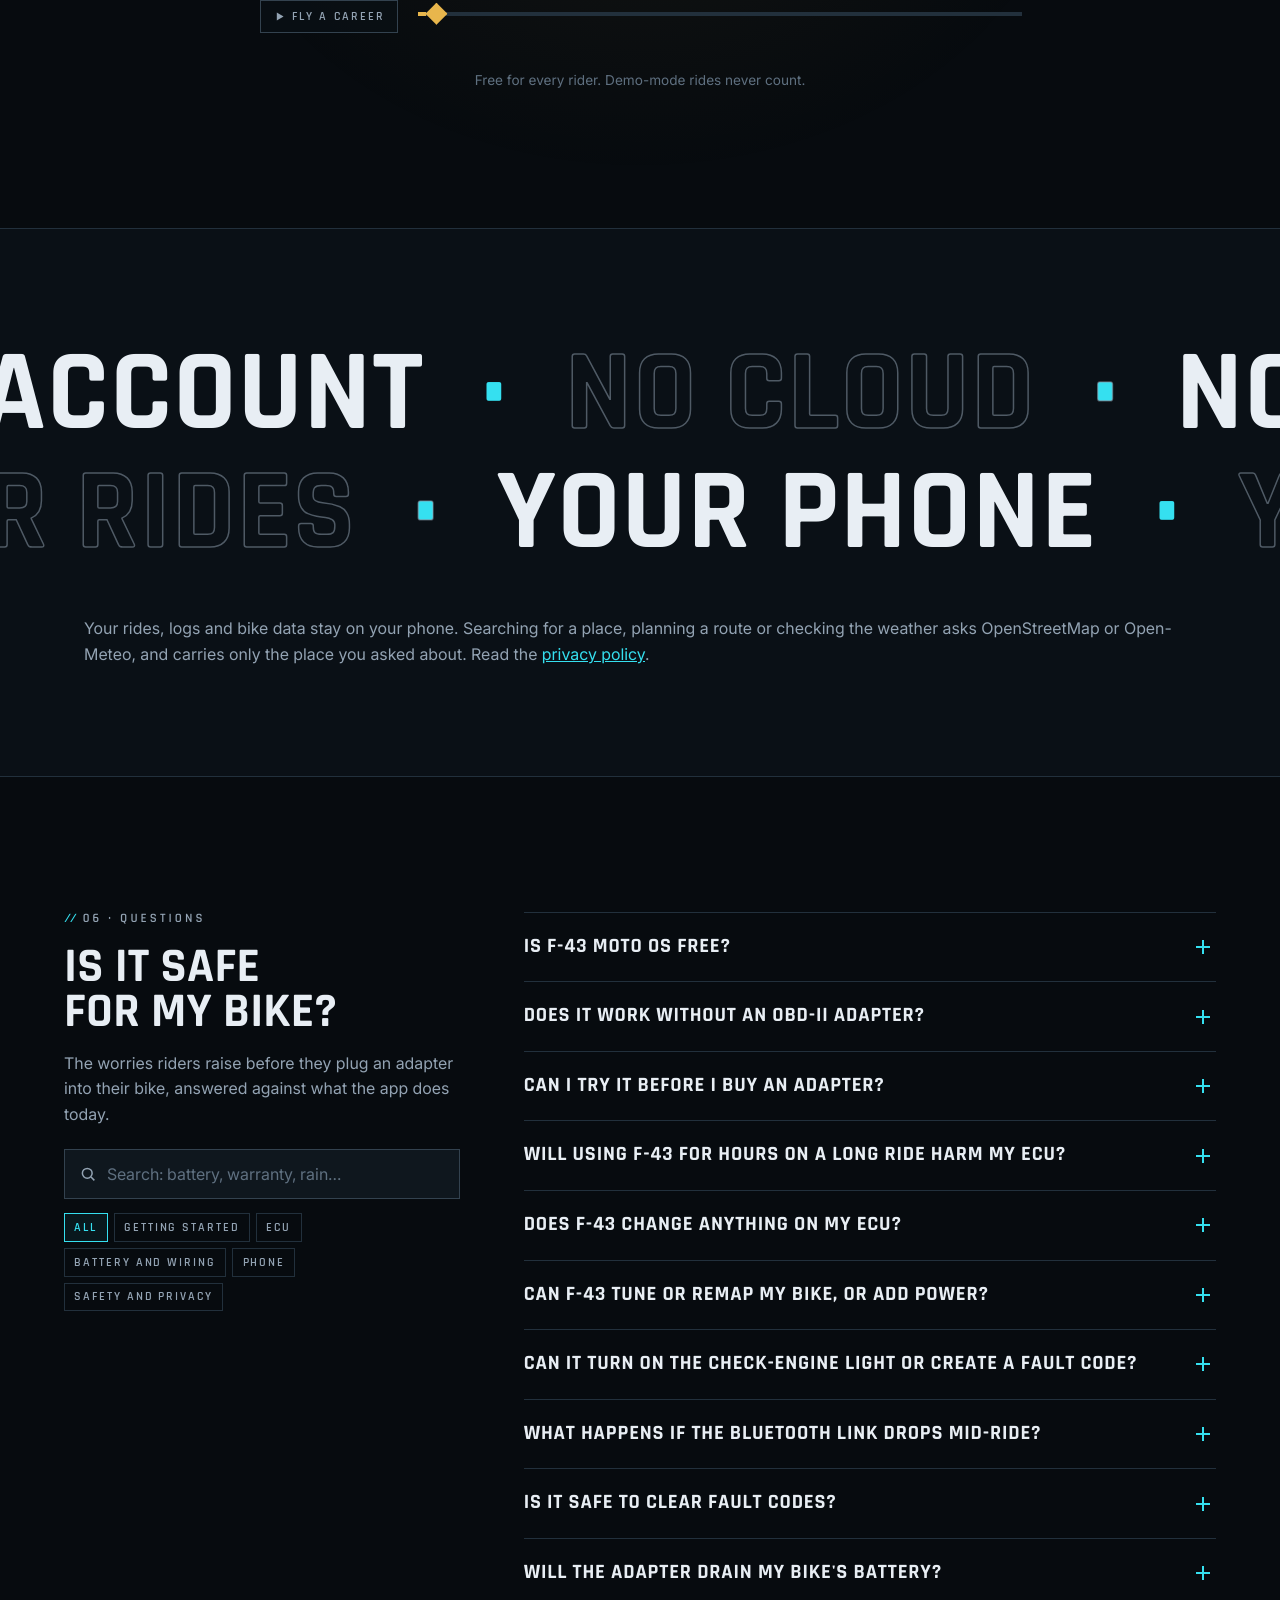
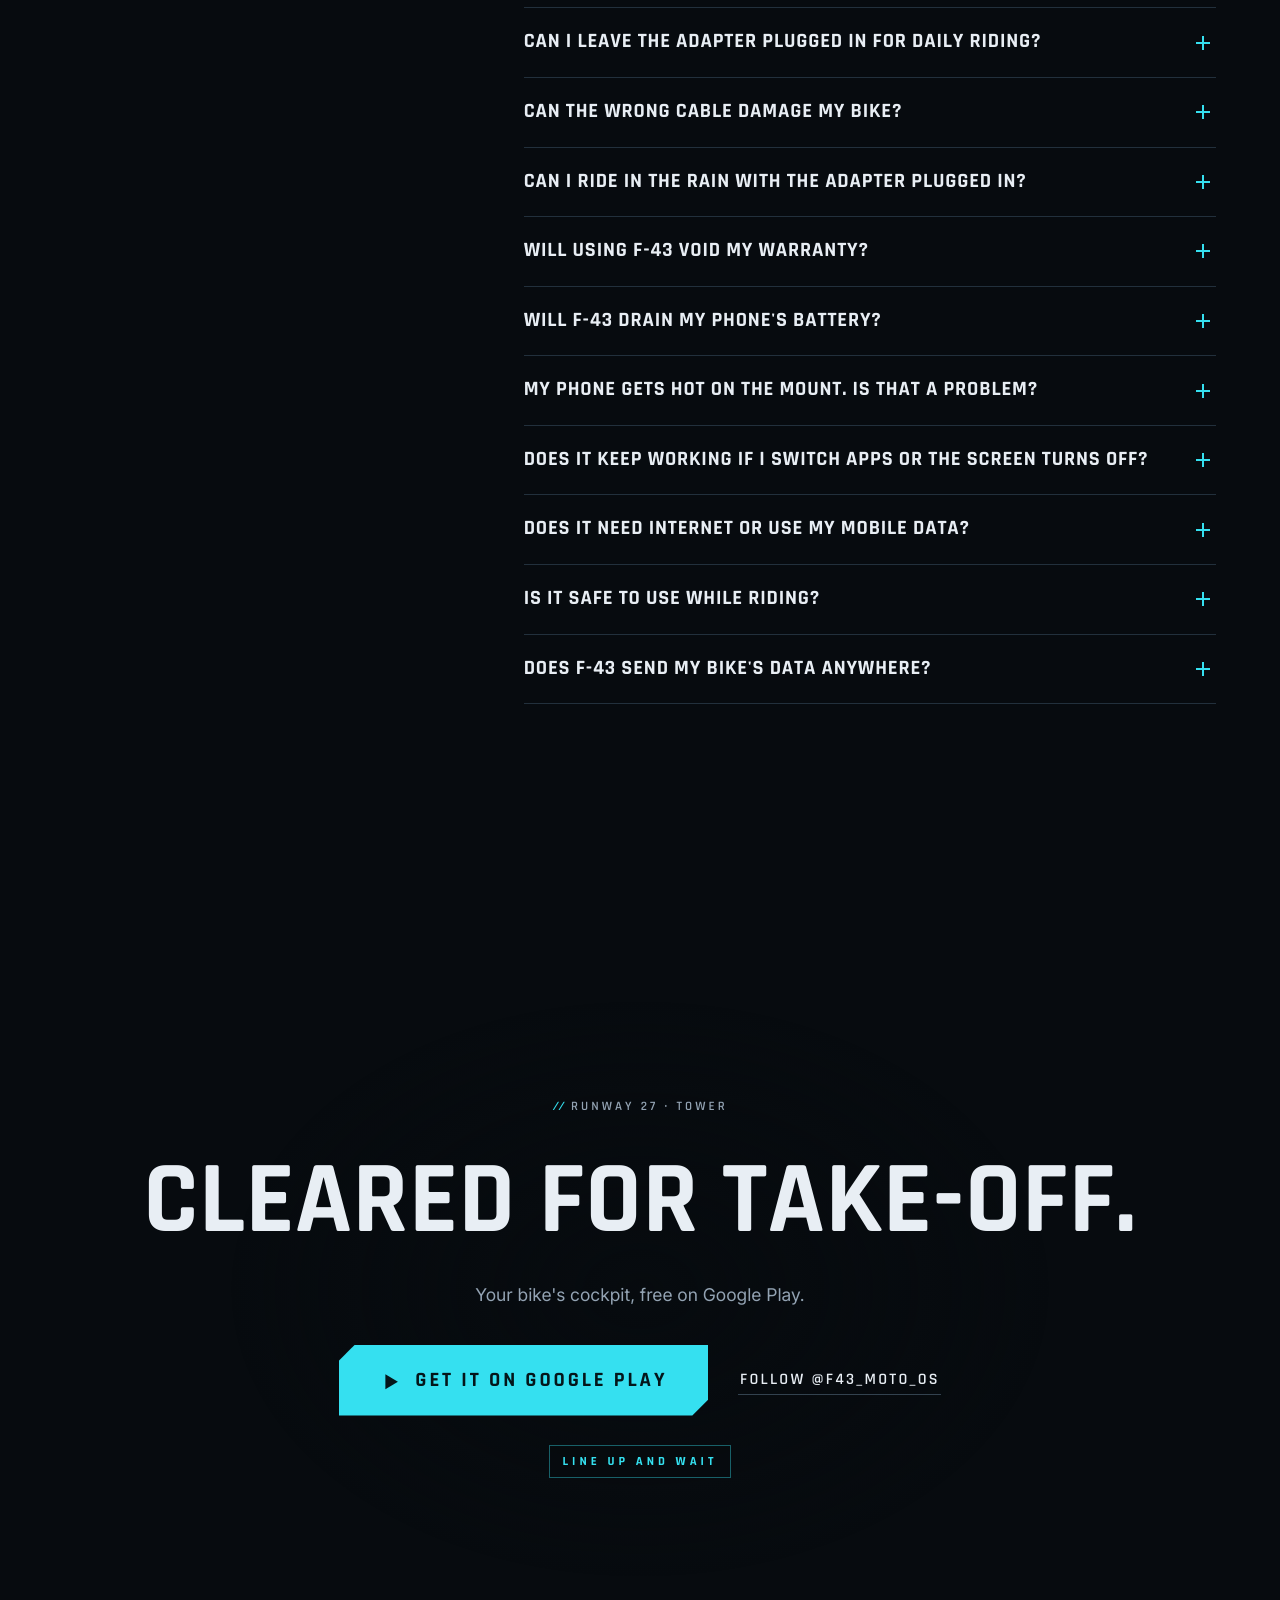
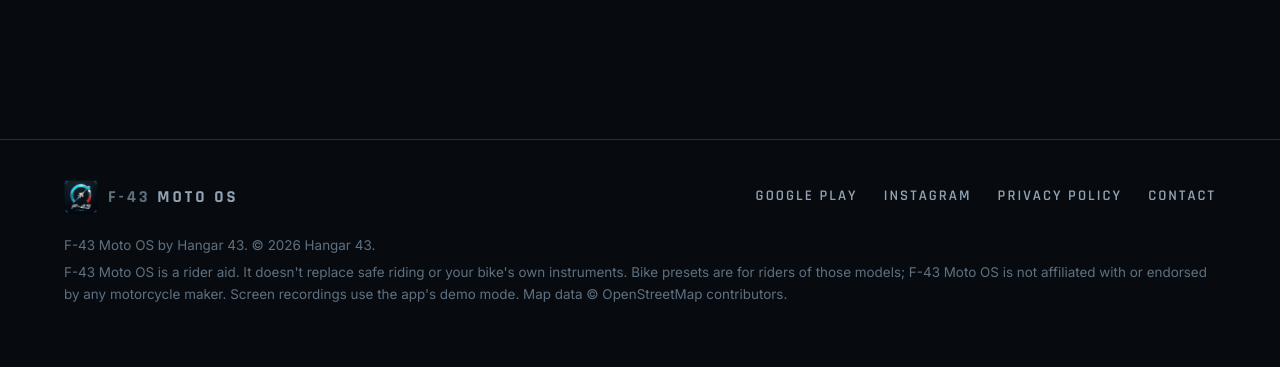
==== commit 35180b28: "Site for 1.4.7: fourteen RIDE faces, Bike Checkup, Pro diagnostics - Four new Pro faces with phone c" ====
--- a/index.html
+++ b/index.html
@@ -219,12 +219,16 @@
       <button type="button" role="tab" aria-selected="false" data-v="apex" data-t="pro" data-d="A swept-wing rev band across the top and ground speed in the middle, for the open road.">Apex<em>Pro</em><i></i></button>
       <button type="button" role="tab" aria-selected="false" data-v="twinspool" data-t="pro" data-d="A jet rev ring with the full flight data stack beside it.">Twin Spool<em>Pro</em><i></i></button>
       <button type="button" role="tab" aria-selected="false" data-v="dogfight" data-t="pro" data-d="Twin needle dials, speed and revs, with the engine data between them.">Dogfight<em>Pro</em><i></i></button>
-      <button type="button" role="tab" aria-selected="false" data-v="collection" data-t="all" data-d="Ten RIDE faces in all. BLADES, CLUSTER, MONOLITH, STRIP and CLASSIC are free; the other five come with Pro.">All ten<em>10</em><i></i></button>
+      <button type="button" role="tab" aria-selected="false" data-v="bank" data-t="pro" data-d="A lean arc with your deepest lean each way, a G plot, and race-style gear and revs.">Bank Angle<em>Pro</em><i></i></button>
+      <button type="button" role="tab" aria-selected="false" data-v="stealth" data-t="pro" data-d="Night blackout: speed, gear and a rev line on black. The rest wakes only when something needs you.">Stealth<em>Pro</em><i></i></button>
+      <button type="button" role="tab" aria-selected="false" data-v="tourer" data-t="pro" data-d="Heading, trip, range and arrival time. On a route it shows the next turn, and whether your range reaches the end.">Tourer<em>Pro</em><i></i></button>
+      <button type="button" role="tab" aria-selected="false" data-v="roadbook" data-t="pro" data-d="A rally trip meter you can nudge with + and −, a leg counter, heading and speed.">Roadbook<em>Pro</em><i></i></button>
+      <button type="button" role="tab" aria-selected="false" data-v="collection" data-t="all" data-d="Fourteen RIDE faces in all. BLADES, CLUSTER, MONOLITH, STRIP and CLASSIC are free; the other nine come with Pro.">All fourteen<em>14</em><i></i></button>
     </div>
     <div class="face-cap" aria-live="polite"><b id="faceName">Cluster</b><span class="pill free" id="facePill">Free</span><p id="faceDesc">Compressor RPM and a split flight display. Above walking pace, the cockpit declutters to this.</p></div>
   </div>
   <ul class="stats" data-reveal>
-    <li><b data-count="10">10</b><span>RIDE faces · 5 free</span></li>
+    <li><b data-count="14">14</b><span>RIDE faces · 5 free</span></li>
     <li><b data-count="11">11</b><span>Rev gauges · 6 free</span></li>
     <li><b data-count="90">90</b><span>Bike presets</span></li>
     <li><b>0</b><span>Accounts, clouds or ads</span></li>
@@ -236,7 +240,7 @@
   <div class="sec-head" data-reveal>
     <p class="tag" data-scramble><span class="tk">//</span>03 · Systems</p>
     <h2 id="sys-h" class="split">Everything a rider needs. Free.</h2>
-    <p>Safety features, fault codes and the full live dashboard are free for every rider. Nothing here needs an account.</p>
+    <p>Safety features, reading and clearing fault codes, and the full live dashboard are free for every rider. Nothing here needs an account.</p>
   </div>
   <div class="bento">
     <article class="card span2 row2" data-reveal data-glow>
@@ -253,7 +257,7 @@
           <p class="t-txt" id="tTxt">System voltage low</p>
           <p class="t-fix" id="tFix">Check the charging system: battery, regulator, connections.</p>
         </div>
-        <div class="txt"><p class="kicker">Diagnostics</p><h3>Fault codes, in plain language</h3><p>Read and clear stored faults, with freeze frame, readiness monitors and Bus Scan. Clearing refuses to run while the bike is moving.</p></div>
+        <div class="txt"><p class="kicker">Diagnostics</p><h3>Fault codes, in plain language</h3><p>Read and clear stored faults. Each standard code comes with its name, what it means and whether it's safe to ride on. Clearing refuses to run while the bike is moving.</p></div>
       </div>
     </article>
     <article class="card" data-reveal data-glow>
@@ -263,7 +267,7 @@
           <p class="att-read"><span class="att-n"></span>°</p>
           <p class="att-lvl">Levelled</p>
         </div>
-        <div class="txt"><p class="kicker">Sensors <span class="new">Next update</span></p><h3>Lean, levelled</h3><p>Bank, pitch and heading from the phone. Phone mounted crooked? Level it once and lean reads true.</p></div>
+        <div class="txt"><p class="kicker">Sensors</p><h3>Lean, levelled</h3><p>Bank, pitch and heading from the phone. Phone mounted crooked? Level it once and lean reads true.</p></div>
       </div>
     </article>
     <article class="card" data-reveal data-glow>
@@ -273,13 +277,13 @@
           <p class="heat-read"><span class="heat-n"></span>°C</p>
           <p class="toast"><b>Phone hot</b>Shade it from the sun</p>
         </div>
-        <div class="txt"><p class="kicker amber">Phone <span class="new">Next update</span></p><h3>Heat warnings</h3><p>Sun, screen, charging and GPS add up. F-43 tells you when the phone on your mount runs warm, so you can shade it before Android steps in.</p></div>
+        <div class="txt"><p class="kicker amber">Phone</p><h3>Heat warnings</h3><p>Sun, screen, charging and GPS add up. F-43 tells you when the phone on your mount runs warm, so you can shade it before Android steps in.</p></div>
       </div>
     </article>
     <article class="card span2" data-reveal data-glow>
       <div class="ci">
         <div class="media vid"><video muted playsinline loop preload="none" poster="assets/video/caution.webp" data-src="assets/video/caution.mp4" aria-hidden="true"></video></div>
-        <div class="txt"><p class="kicker amber">Warnings</p><h3>Master caution, with a diagnosis</h3><p>Priority warnings tell you the probable cause, what to check, and whether it's safe to ride on. Guided multimeter tests show where the probes go.</p></div>
+        <div class="txt"><p class="kicker amber">Warnings</p><h3>Master caution, with a diagnosis</h3><p>Priority warnings tell you what's wrong and whether it's safe to ride on, and the urgent ones say what to do now. Spoken callouts mean you don't have to look down.</p></div>
       </div>
     </article>
     <article class="card span2" data-reveal data-glow>
@@ -304,7 +308,7 @@
           <p class="odo-d" id="odo"></p>
           <ul class="odo-chips"><li>Fuel</li><li>Service</li><li>Chain</li></ul>
         </div>
-        <div class="txt"><p class="kicker">Logs</p><h3>Your bike's logbook</h3><p>Fuel, service and chain reminders tied to your odometer, a trip computer and personal bests.</p></div>
+        <div class="txt"><p class="kicker">Logs</p><h3>Your bike's logbook</h3><p>Fuel, service and chain reminders tied to your odometer, a trip computer and personal bests. Where we've mapped a bike's data bus, the odometer comes straight from the bike.</p></div>
       </div>
     </article>
     <article class="card" data-reveal data-glow>
@@ -312,7 +316,7 @@
         <div class="media fit" aria-hidden="true">
           <div class="fit-phone"><i class="f1"></i><i class="f2"></i><i class="f3"></i><i class="f4"></i></div>
         </div>
-        <div class="txt"><p class="kicker">Display <span class="new">Next update</span></p><h3>Fits your phone</h3><p>The cockpit lays itself out for your screen, big or small. Want it a step larger? One setting.</p></div>
+        <div class="txt"><p class="kicker">Display</p><h3>Fits your phone</h3><p>The cockpit lays itself out for your screen, big or small. Want it a step larger? One setting.</p></div>
       </div>
     </article>
     <article class="card" data-reveal data-glow>
@@ -349,6 +353,12 @@
       <div class="ci">
         <div class="media vid"><video muted playsinline loop preload="none" poster="assets/video/sniffer.webp" data-src="assets/video/sniffer.mp4" aria-hidden="true"></video></div>
         <div class="txt"><h3>Learn your bike</h3><p>Finds what your bike broadcasts on its CAN bus, one signal at a time, and shows you before it saves. The CAN sniffer shows every ID and byte.</p></div>
+      </div>
+    </article>
+    <article class="pcard" data-reveal data-glow>
+      <div class="ci">
+        <div class="media vid"><video muted playsinline preload="none" poster="assets/video/checkup.webp" aria-hidden="true"></video></div>
+        <div class="txt"><h3>Bike Checkup</h3><p>A one-minute health check, parked: the fault memory and sensors at rest, the battery under the starter, then the idle and the charging at 3,000 rpm. A score and what to do next.</p></div>
       </div>
     </article>
   </div>
@@ -361,27 +371,29 @@
         <button type="button" role="radio" aria-checked="false" data-mode="pro">With Pro</button>
         <i class="seg-thumb" aria-hidden="true"></i>
       </div>
-      <p class="cmp-count" aria-live="polite"><b id="cmpN">10</b> / 19 systems armed</p>
+      <p class="cmp-count" aria-live="polite"><b id="cmpN">10</b> / 21 systems armed</p>
     </div>
     <ul class="cmp-list">
       <li data-t="free"><i class="ic"></i><b>Cockpit</b><span>Speed, gear, engine tiles, six rev gauge styles</span></li>
       <li data-t="free"><i class="ic"></i><b>Horizon and compass</b><span>Bank, pitch and heading, no adapter needed</span></li>
       <li data-t="free"><i class="ic"></i><b>RIDE mode</b><span>Declutters above walking pace. Five faces</span></li>
-      <li data-t="free"><i class="ic"></i><b>Fault codes</b><span>Read and clear, freeze frame, readiness, Bus Scan</span></li>
+      <li data-t="free"><i class="ic"></i><b>Fault codes</b><span>Read and clear, with what each means and if it's safe to ride</span></li>
       <li data-t="free"><i class="ic"></i><b>Crash detection</b><span>Countdown, then a ready-to-send SOS text</span></li>
-      <li data-t="free"><i class="ic"></i><b>Mayday and warnings</b><span>Priority warnings and guided multimeter tests</span></li>
+      <li data-t="free"><i class="ic"></i><b>Mayday and warnings</b><span>Priority warnings, spoken callouts, one-tap Mayday</span></li>
       <li data-t="free"><i class="ic"></i><b>Logs and navigation</b><span>Fuel, service, chain, trip computer, OpenStreetMap</span></li>
       <li data-t="free"><i class="ic"></i><b>Mission Complete</b><span>Your route draws itself after every ride</span></li>
-      <li data-t="free"><i class="ic"></i><b>Pilot ranks</b><span>Cadet to Air Marshal, for everyone · next update</span></li>
-      <li data-t="free"><i class="ic"></i><b>Phone heat warnings</b><span>Warm and hot alerts on the mount · next update</span></li>
+      <li data-t="free"><i class="ic"></i><b>Pilot ranks</b><span>Cadet to Air Marshal, for everyone</span></li>
+      <li data-t="free"><i class="ic"></i><b>Phone heat warnings</b><span>Warm and hot alerts on the mount</span></li>
+      <li data-t="pro"><i class="ic"></i><b>Bike Health and Checkup</b><span>A one-minute checkup: battery, cranking, idle, charging</span></li>
+      <li data-t="pro"><i class="ic"></i><b>Full fault detail</b><span>Causes, checks, freeze frame, history, multimeter tests</span></li>
       <li data-t="pro"><i class="ic"></i><b>ECU Report</b><span>Misfires, O2 response, fuelling and charging</span></li>
       <li data-t="pro"><i class="ic"></i><b>Live Analysis</b><span>Long-window wear checks and a guided idle test</span></li>
       <li data-t="pro"><i class="ic"></i><b>Mechanical Lab</b><span>The 3D engine, with a fault map</span></li>
       <li data-t="pro"><i class="ic"></i><b>Learn your bike</b><span>Finds your bike's own CAN signals</span></li>
       <li data-t="pro"><i class="ic"></i><b>CAN sniffer</b><span>Every ID and byte, with mark, filter and save</span></li>
-      <li data-t="pro"><i class="ic"></i><b>More instruments</b><span>Five RIDE faces, five rev gauges, six HYPER colourways</span></li>
+      <li data-t="pro"><i class="ic"></i><b>More instruments</b><span>Nine RIDE faces, five rev gauges, six HYPER colourways</span></li>
       <li data-t="pro"><i class="ic"></i><b>Flight Debrief</b><span>A share card for every ride, Dyno and Flight Recorder</span></li>
-      <li data-t="pro"><i class="ic"></i><b>Voice guidance</b><span>Spoken navigation and the nav radar scope</span></li>
+      <li data-t="pro"><i class="ic"></i><b>Voice and callouts</b><span>Spoken navigation, tower clearance, engine callouts, radar scope</span></li>
       <li data-t="pro"><i class="ic"></i><b>Garage</b><span>More than one bike, each with its own logs</span></li>
     </ul>
     <p class="terms">Engine data, fault codes and the ECU Report need an OBD-II adapter. What Learn your bike can find depends on what your bike broadcasts. Navigation and weather need a data connection.</p>
@@ -391,7 +403,7 @@
 <!-- ═════════ 05 · pilot ranks ═════════ -->
 <section class="sec ranks" id="ranks" aria-labelledby="ranks-h">
   <div class="sec-head center" data-reveal>
-    <p class="tag gold" data-scramble><span class="tk">//</span>05 · Pilot ranks <span class="new">Next update</span></p>
+    <p class="tag gold" data-scramble><span class="tk">//</span>05 · Pilot ranks</p>
     <h2 id="ranks-h" class="split">Earn your wings.</h2>
     <p>Every ride with F-43 counts toward your rank, Cadet to Air Marshal. Distance and rides both count. Speed and lean never do: a rank that rewarded them would be a reason to ride harder.</p>
   </div>
@@ -449,7 +461,7 @@
     <p class="faq-none" id="faqNone" hidden>No question matches that. Ask us at <a href="mailto:f43moto@gmail.com">f43moto@gmail.com</a>.</p>
   </div>
   <div class="faq-list" id="faqList">
-    <details data-c="start"><summary><span>Is F-43 Moto OS free?</span></summary><div class="a"><p>Yes. The download is free, and the safety features, fault codes and the full live dashboard stay free. F-43 Pro is a one-time unlock with no subscription, and a 7-day trial of everything starts the first time your bike connects.</p></div></details>
+    <details data-c="start"><summary><span>Is F-43 Moto OS free?</span></summary><div class="a"><p>Yes. The download is free, and the safety features, reading and clearing fault codes, and the full live dashboard stay free. Bike Health, Bike Checkup and the full detail behind each fault come with F-43 Pro: a one-time unlock with no subscription. A 7-day trial of everything starts the first time your bike connects.</p></div></details>
     <details data-c="start"><summary><span>Does it work without an OBD-II adapter?</span></summary><div class="a"><p>Partly. Speed, lean, heading, crash detection, navigation and the logs work from the phone alone. Engine data, fault codes and the ECU Report need an OBD-II Bluetooth adapter in your bike's diagnostic port.</p></div></details>
     <details data-c="start"><summary><span>Can I try it before I buy an adapter?</span></summary><div class="a"><p>Yes. Demo mode runs a simulated bike, so you can try every screen first. Demo rides never count toward your rank or your logs.</p></div></details>
     <details data-c="ecu"><summary><span>Will using F-43 for hours on a long ride harm my ECU?</span></summary><div class="a"><p>No. F-43 only reads. It asks the ECU for one reading at a time (revs, speed, coolant temperature), waits for the answer, then asks for the next, about ten times a second. That's the same diagnostic link a service-centre scan tool uses, and BS6 bikes are required to support it. If your ECU doesn't report a reading, F-43 stops asking for it.</p><p>Reading doesn't write anything to the ECU's memory, so a ten-hour ride wears it no more than a ten-minute one.</p></div></details>
@@ -464,7 +476,7 @@
     <details data-c="wire"><summary><span>Can I ride in the rain with the adapter plugged in?</span></summary><div class="a"><p>Most adapters aren't waterproof, and while one is plugged in the port's rubber cap is off. Keep the adapter tucked under the seat, out of spray. Before a wash, or if the bike will stand in the rain, unplug it and refit the cap.</p></div></details>
     <details data-c="wire"><summary><span>Will using F-43 void my warranty?</span></summary><div class="a"><p>F-43 plugs into the bike's own diagnostic socket, the one the service centre uses, with no cutting, splicing or extra wiring. Apart from clearing codes when you ask, it changes nothing on the ECU. We can't speak for every maker's warranty terms, so check your booklet if you're unsure, and unplug the adapter before a service visit.</p></div></details>
     <details data-c="phone"><summary><span>Will F-43 drain my phone's battery?</span></summary><div class="a"><p>F-43 keeps the screen on while it's open, because it's a mounted dashboard. Plan for it the way you would for navigation with the screen on, and on long rides power the phone from a USB charger on the bike. RIDE mode shows the phone's battery level.</p></div></details>
-    <details data-c="phone"><summary><span>My phone gets hot on the mount. Is that a problem?</span></summary><div class="a"><p>Direct sun, a bright screen, charging and GPS together make any phone hot, and Android protects itself by dimming, slowing charging or closing apps. Mount the phone where air reaches the back, use a sun visor, and let it cool if Android warns about temperature. The next update adds F-43's own phone heat warnings.</p></div></details>
+    <details data-c="phone"><summary><span>My phone gets hot on the mount. Is that a problem?</span></summary><div class="a"><p>Direct sun, a bright screen, charging and GPS together make any phone hot, and Android protects itself by dimming, slowing charging or closing apps. Mount the phone where air reaches the back, use a sun visor, and let it cool if Android warns about temperature. F-43 warns you itself when the phone on your mount runs warm.</p></div></details>
     <details data-c="phone"><summary><span>Does it keep working if I switch apps or the screen turns off?</span></summary><div class="a"><p>Yes, while it's connected to a real adapter. A "bike link" notification keeps readings, the trip computer and ride recording running in the background. Exempt F-43 from Android battery optimisation, or some phones stop it anyway.</p></div></details>
     <details data-c="phone"><summary><span>Does it need internet or use my mobile data?</span></summary><div class="a"><p>The dashboard, warnings, fault scans and ride log work with no internet. Crash SOS opens a text message, so it needs mobile signal, not data. Searching for a place, planning a route, weather, and map areas you haven't viewed before use mobile data.</p></div></details>
     <details data-c="safe"><summary><span>Is it safe to use while riding?</span></summary><div class="a"><p>F-43 is built to be read at a glance, never operated on the move. Pair the adapter, pick your bike and set up routes while parked. With RIDE auto-engage on, the screen clears down to speed, lean, vitals and the ride clock above 8 km/h. Fault scans and clearing refuse to run while the bike is moving.</p></div></details>
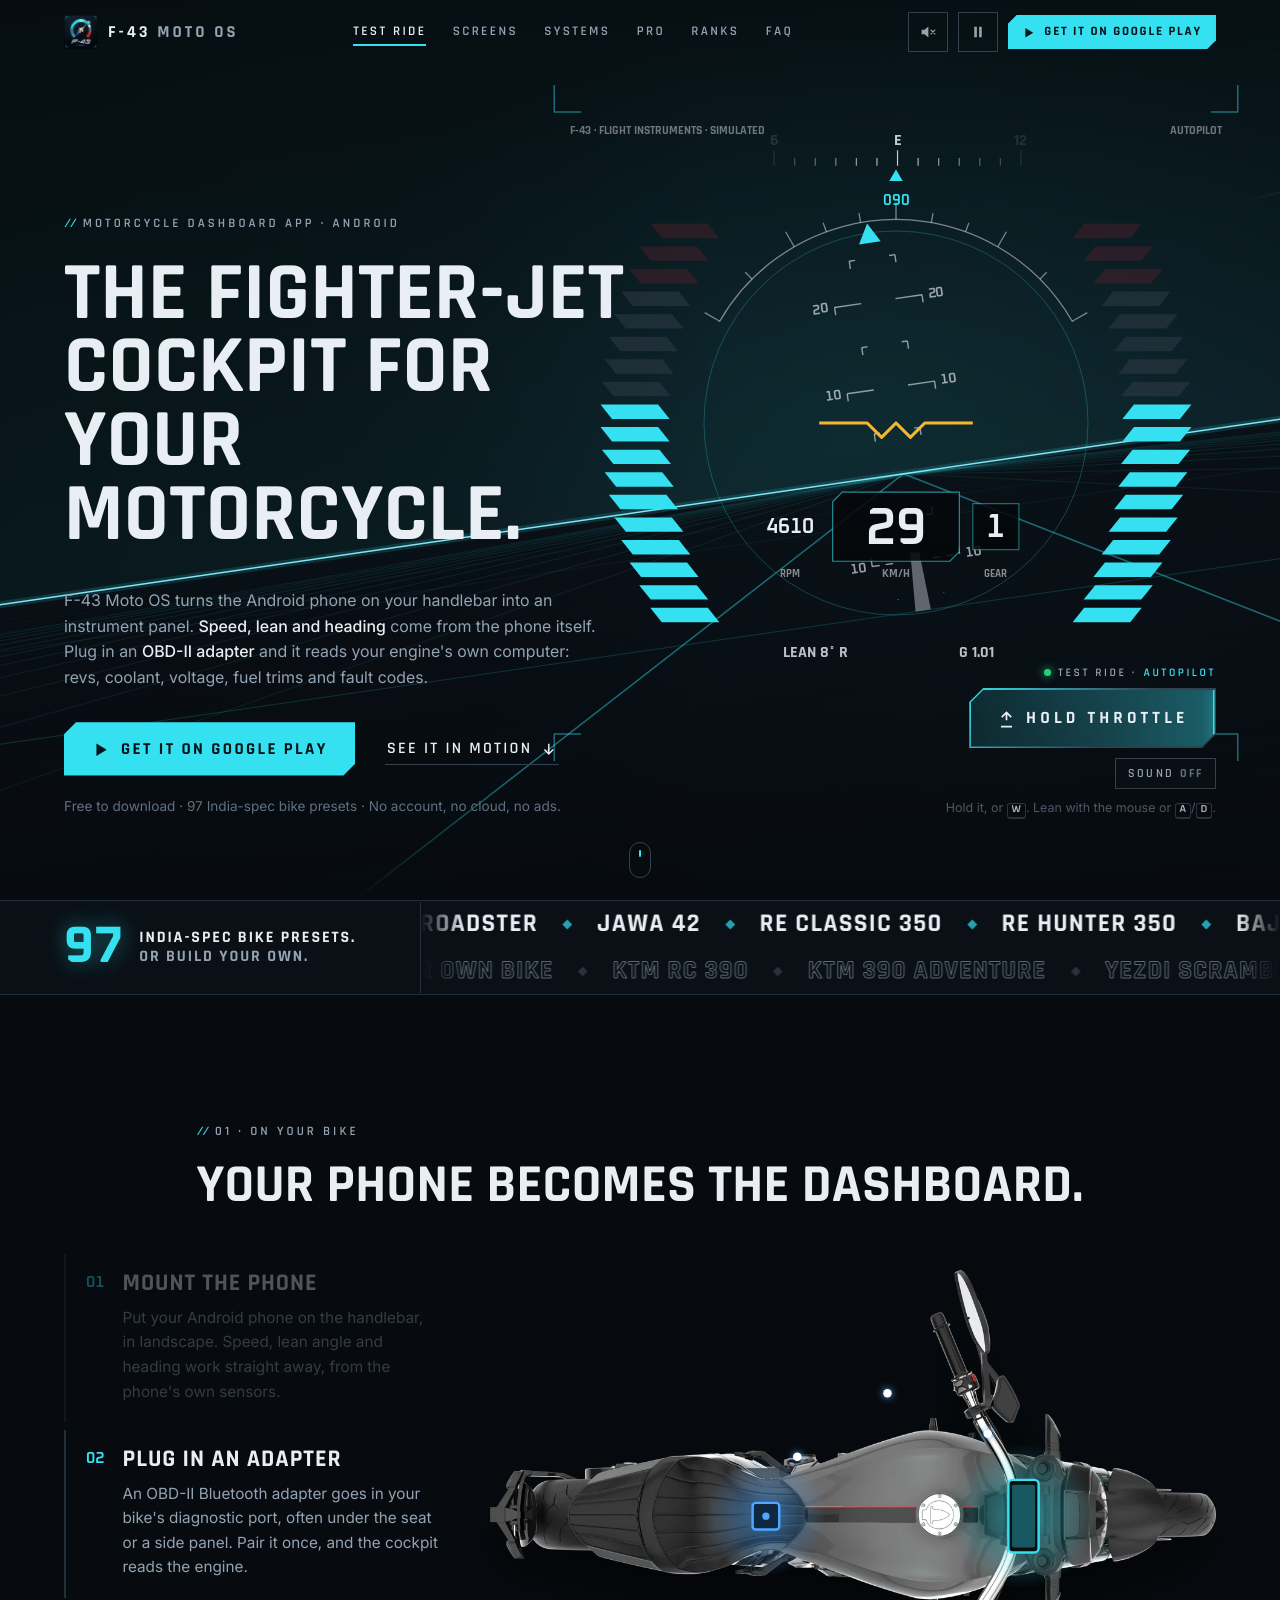
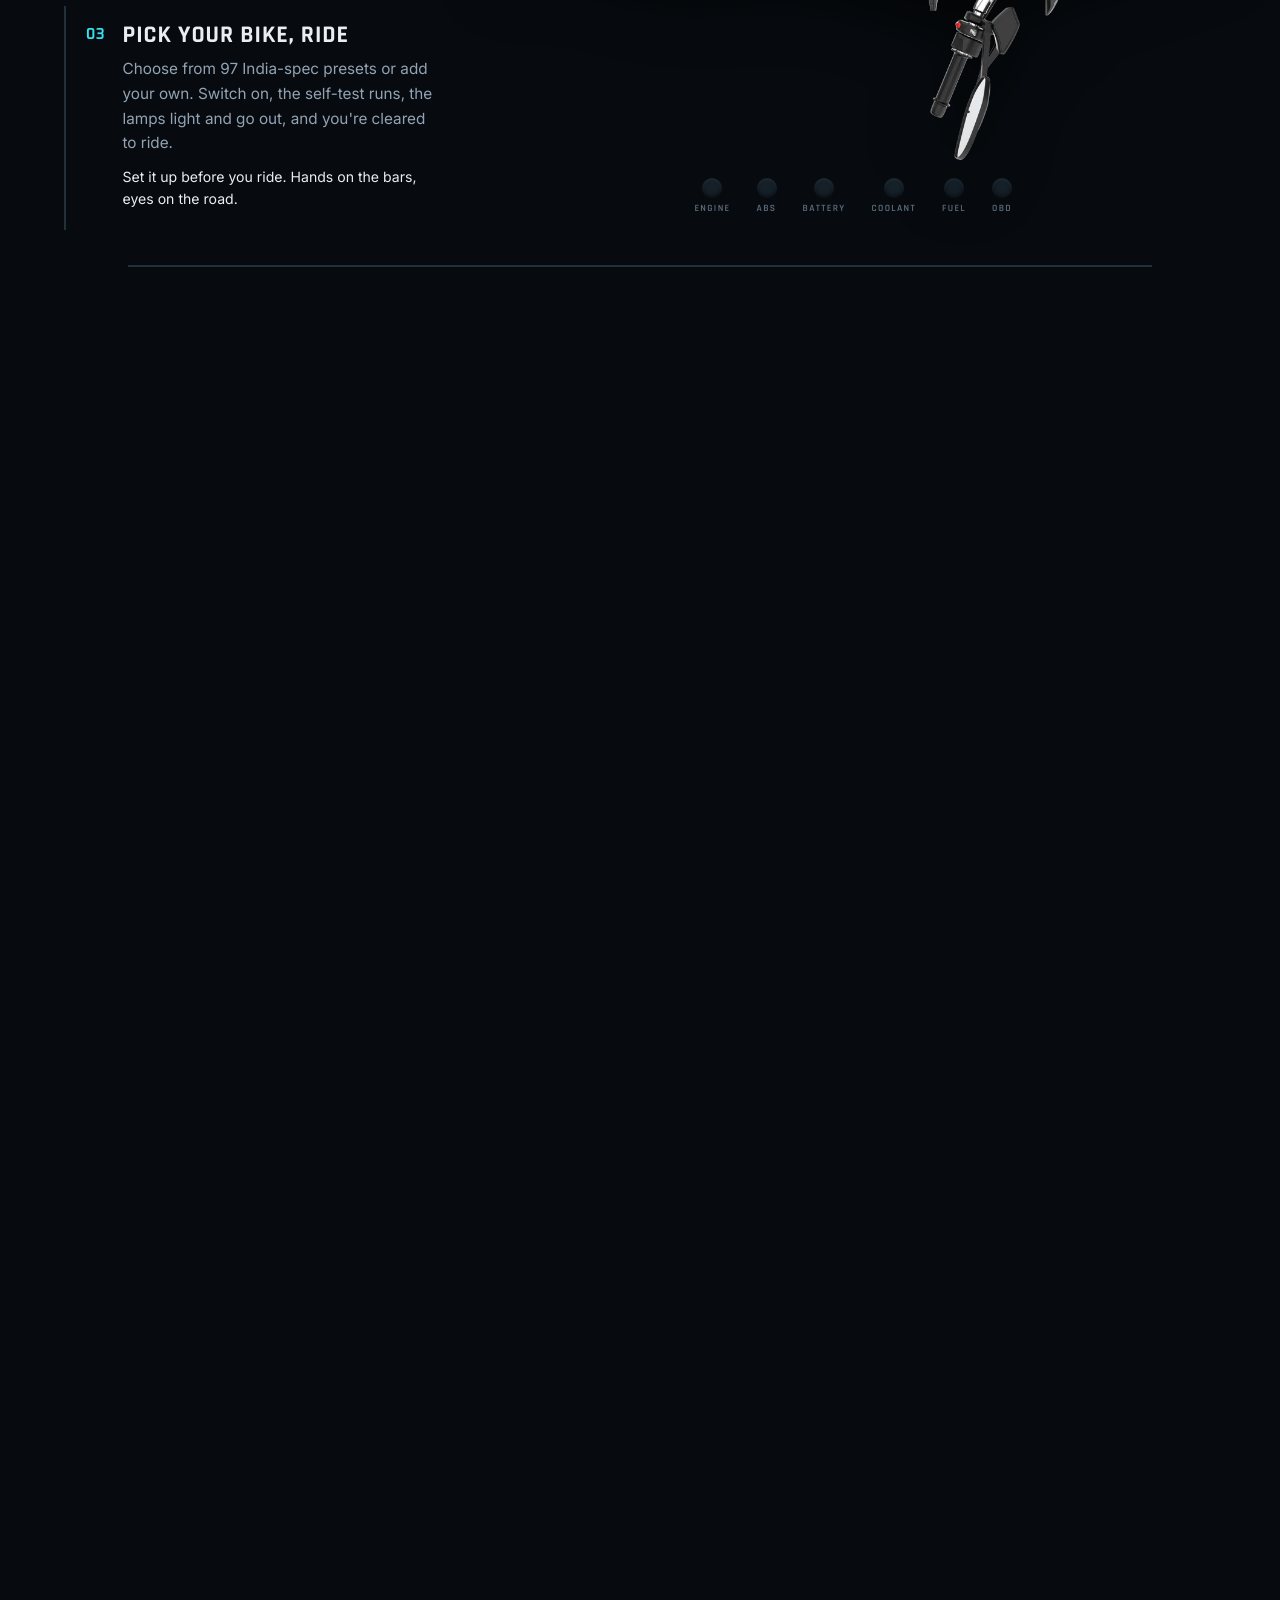
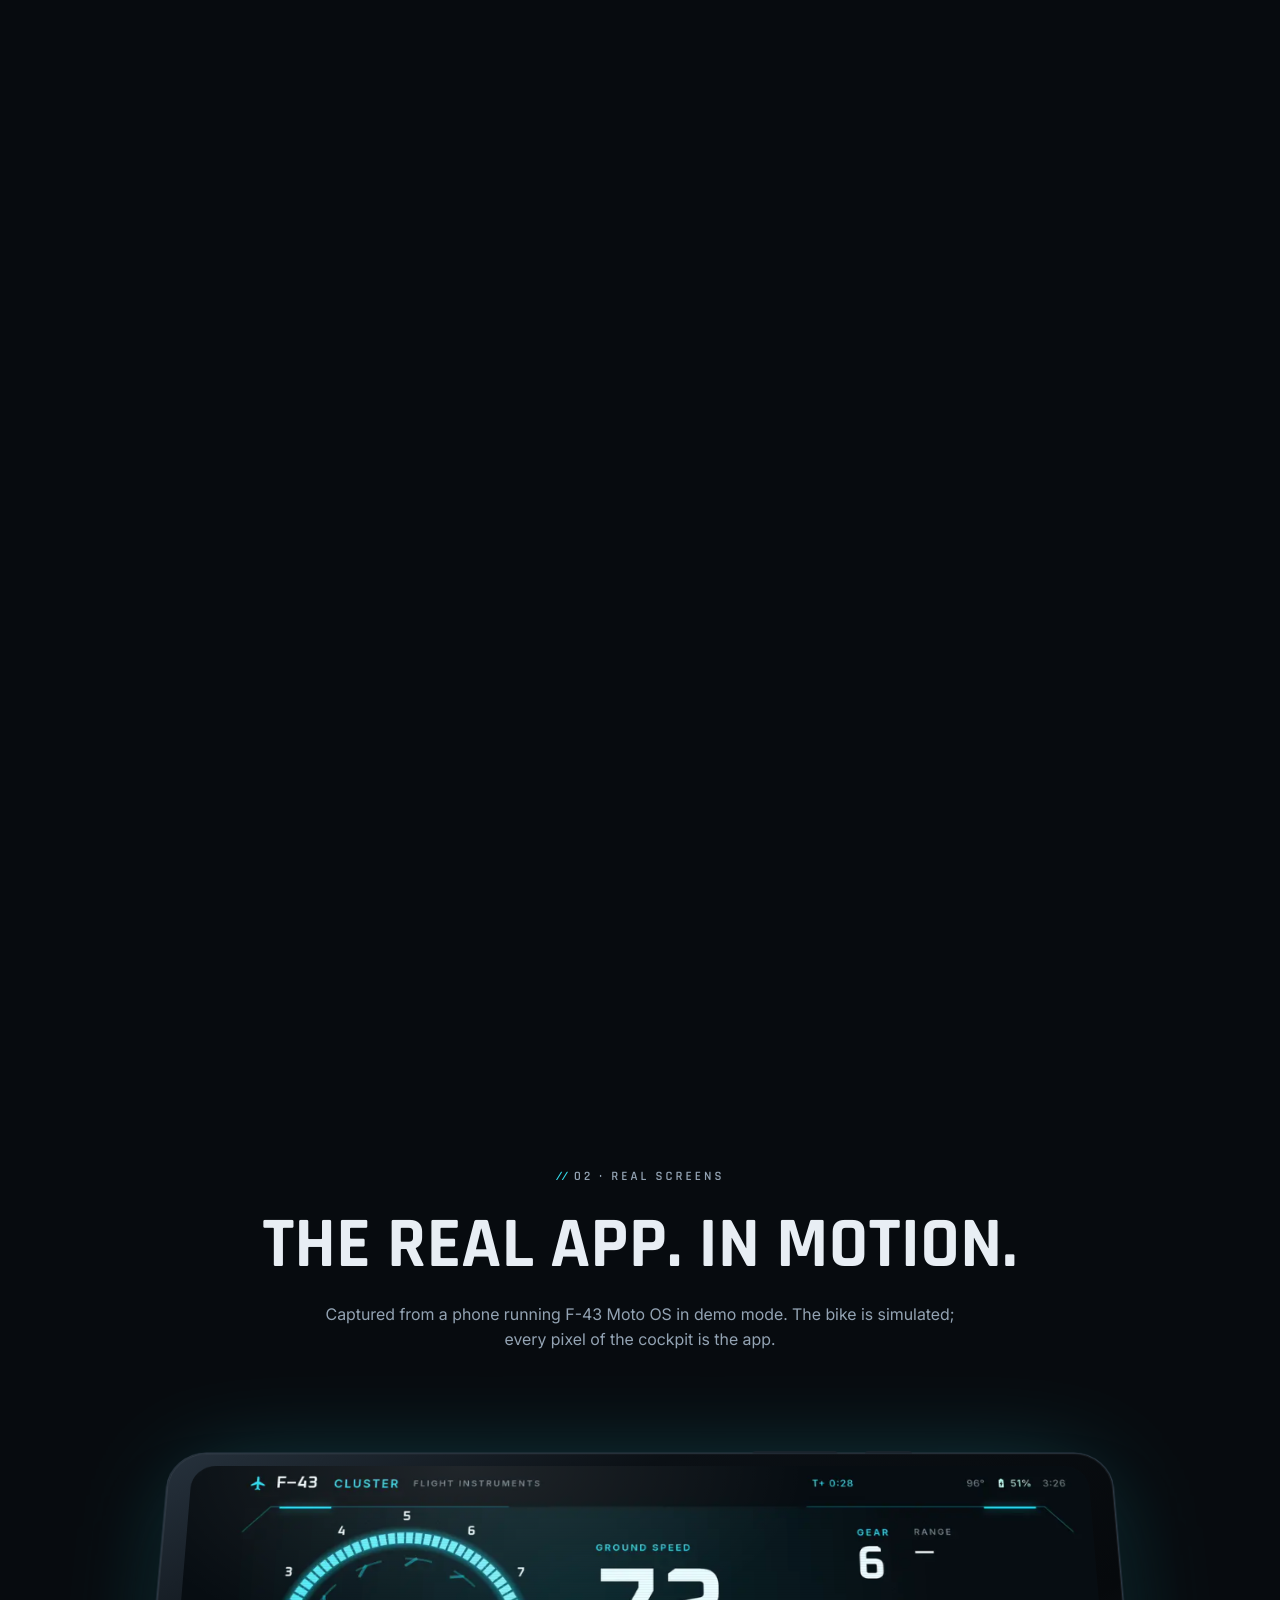
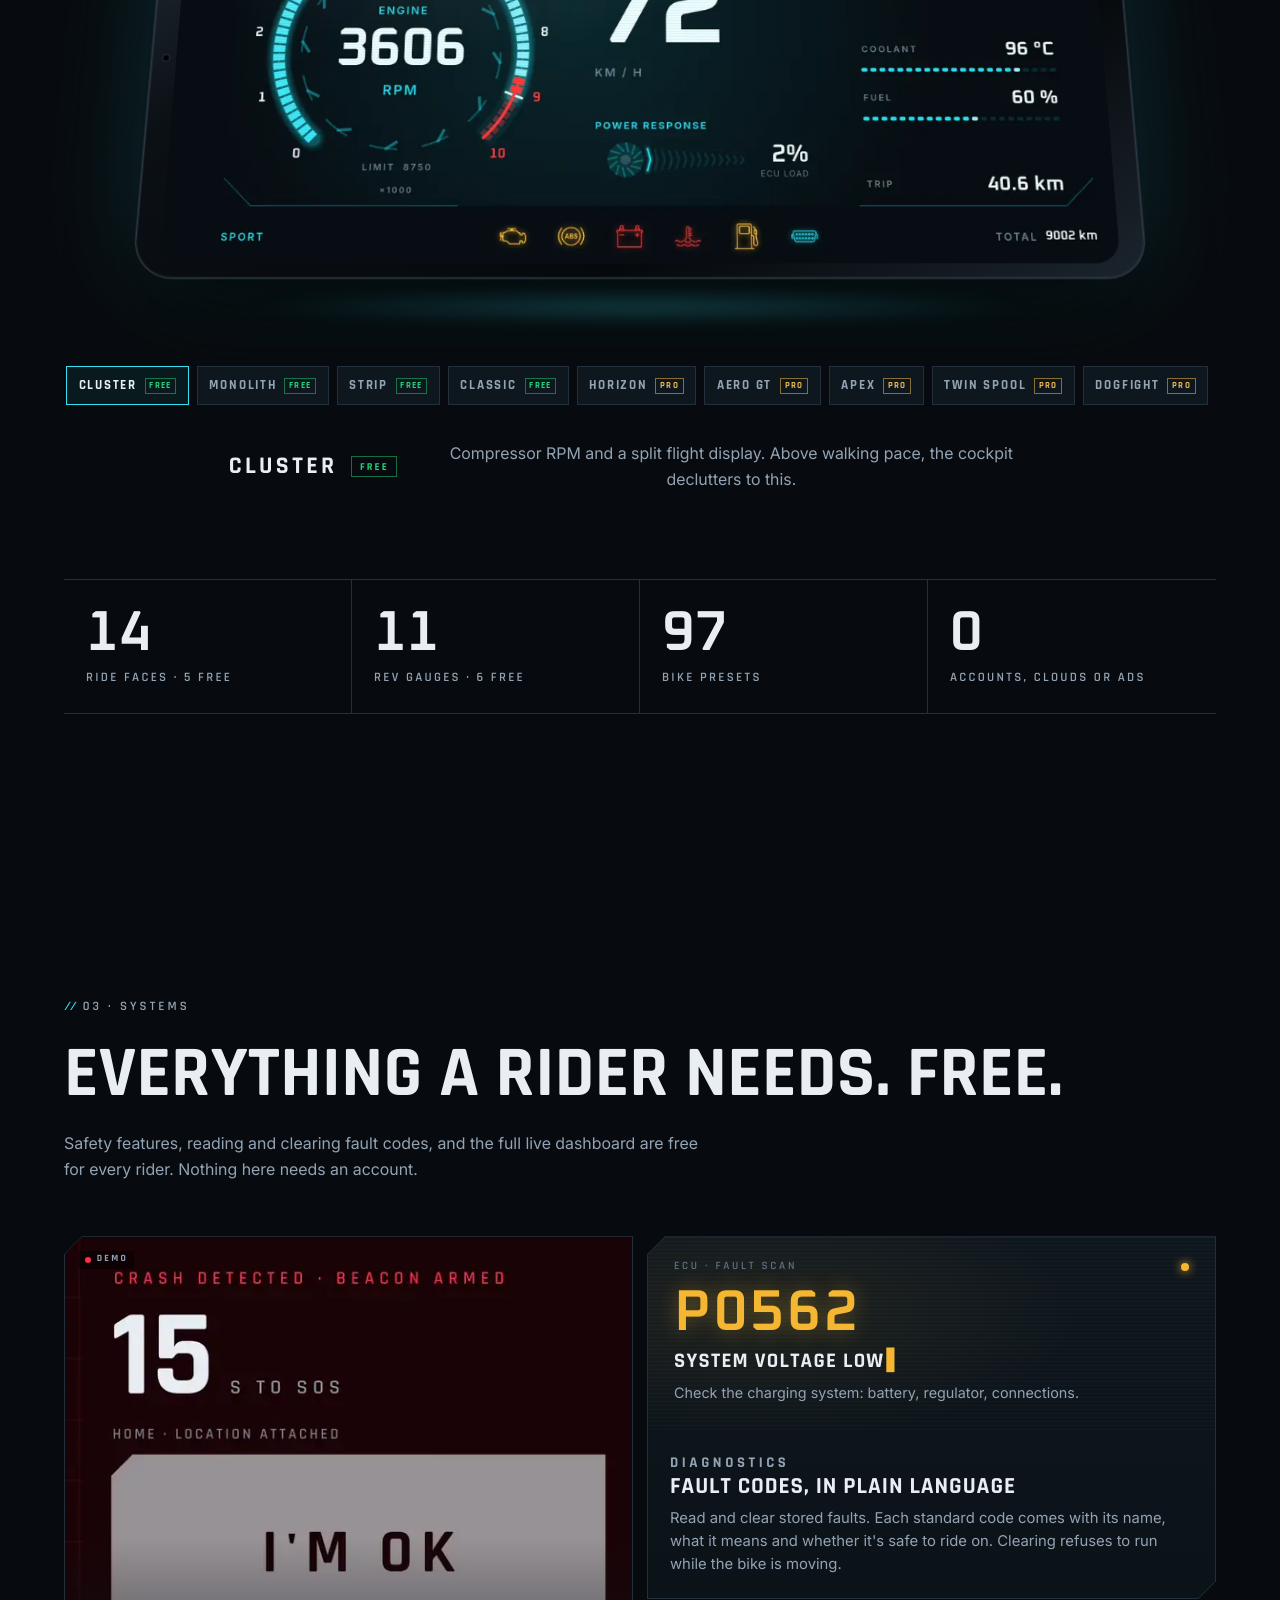
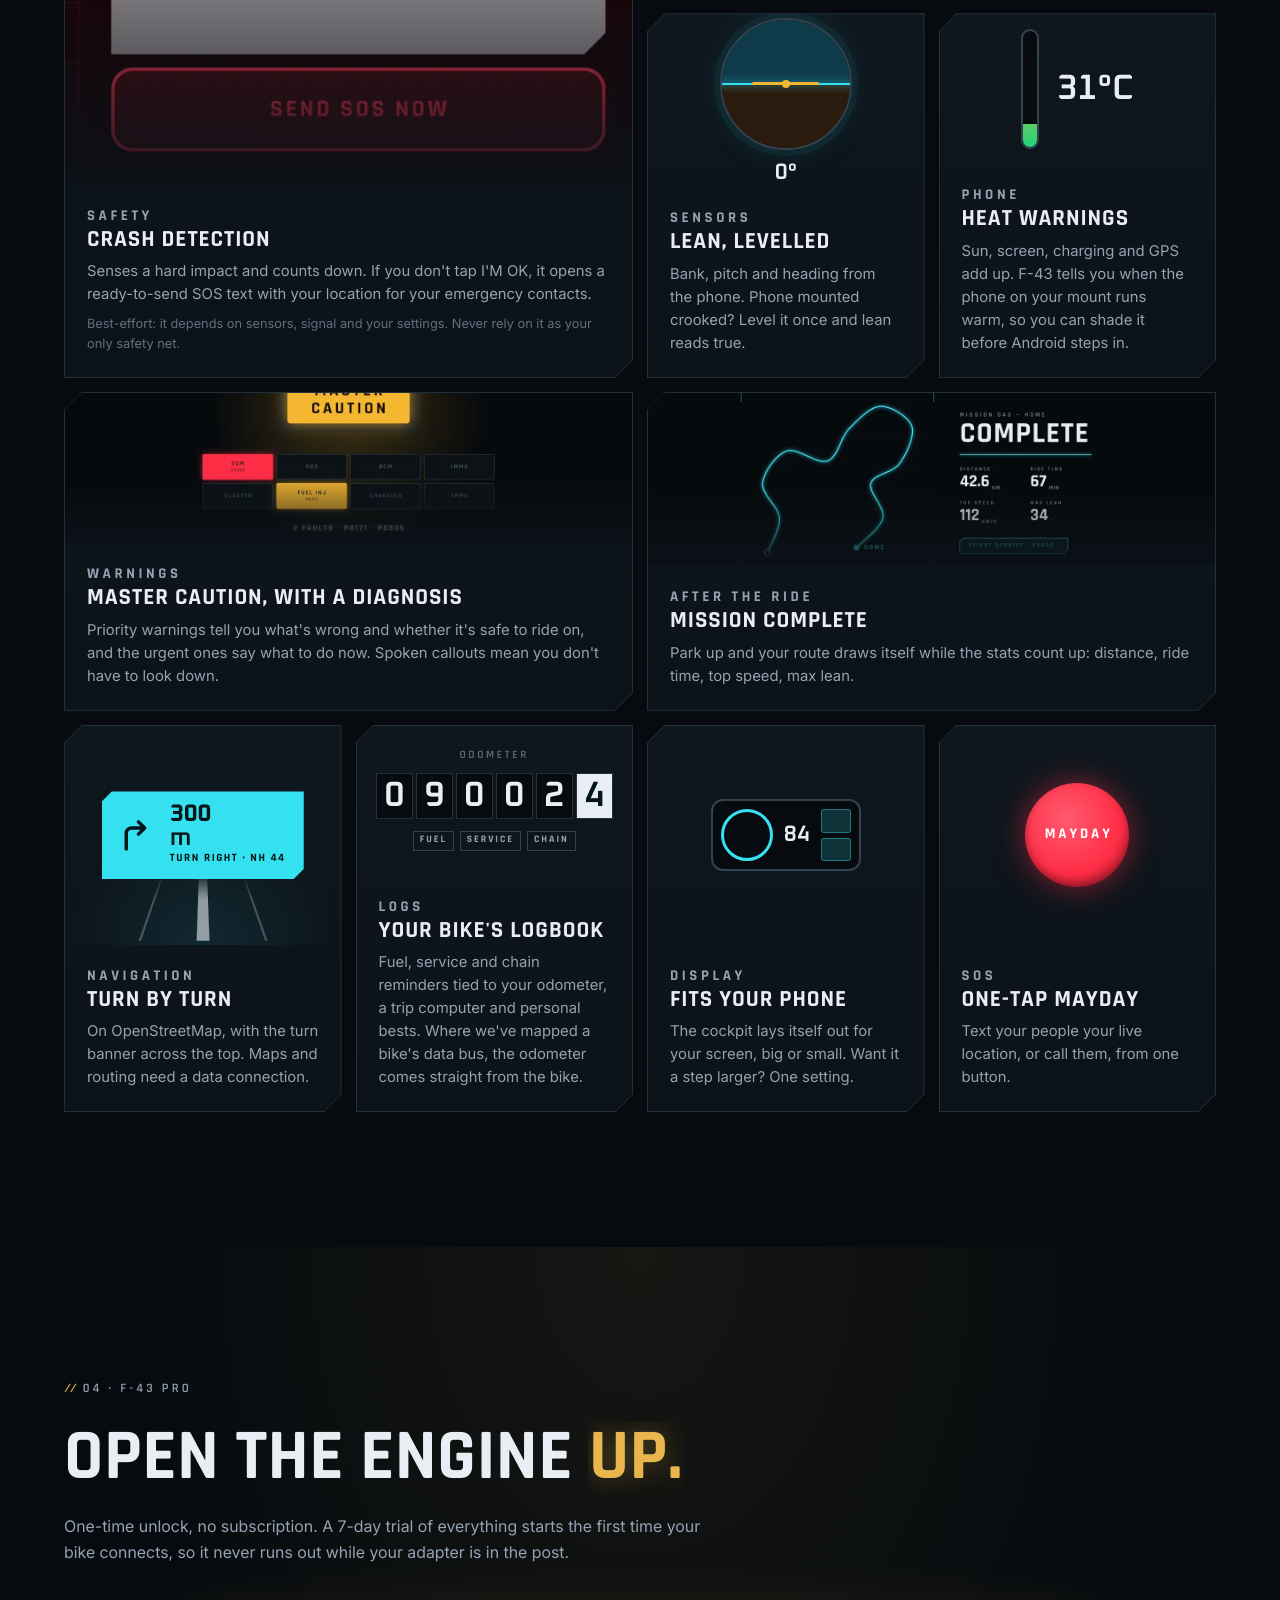
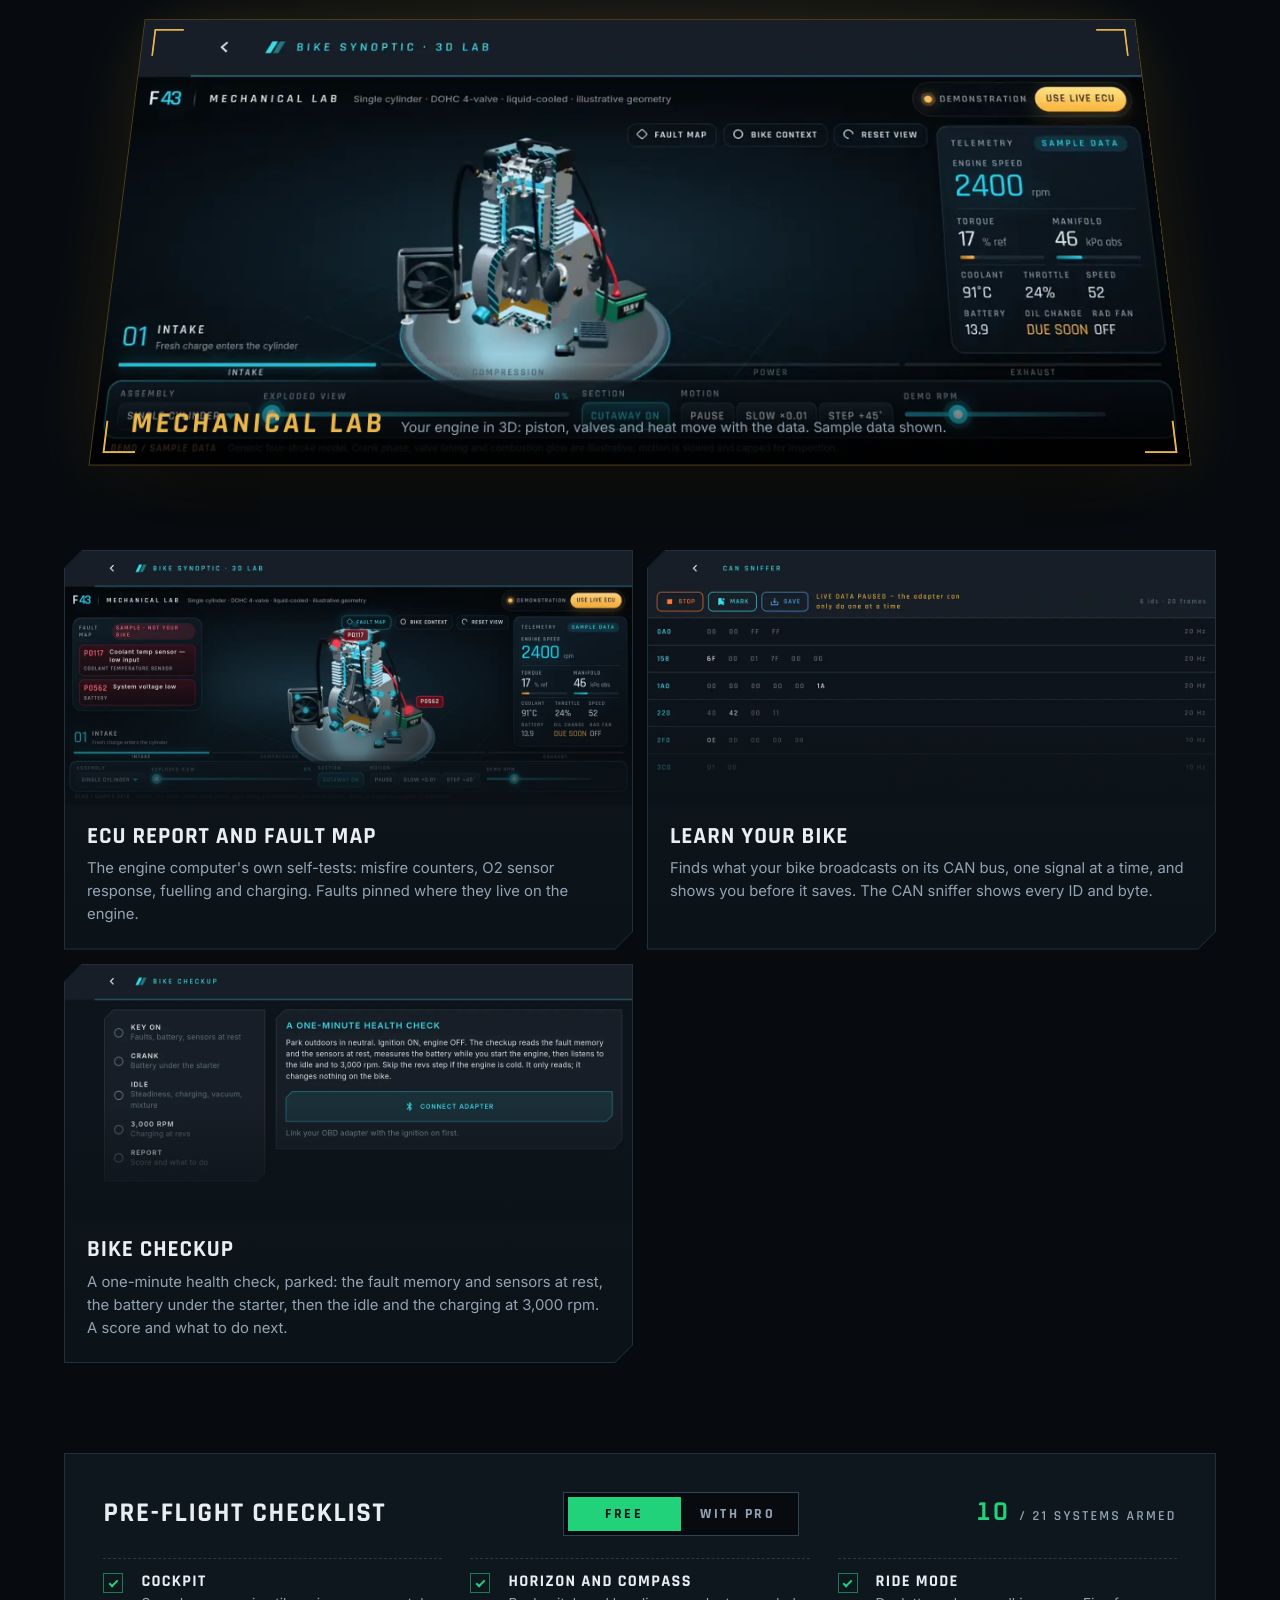
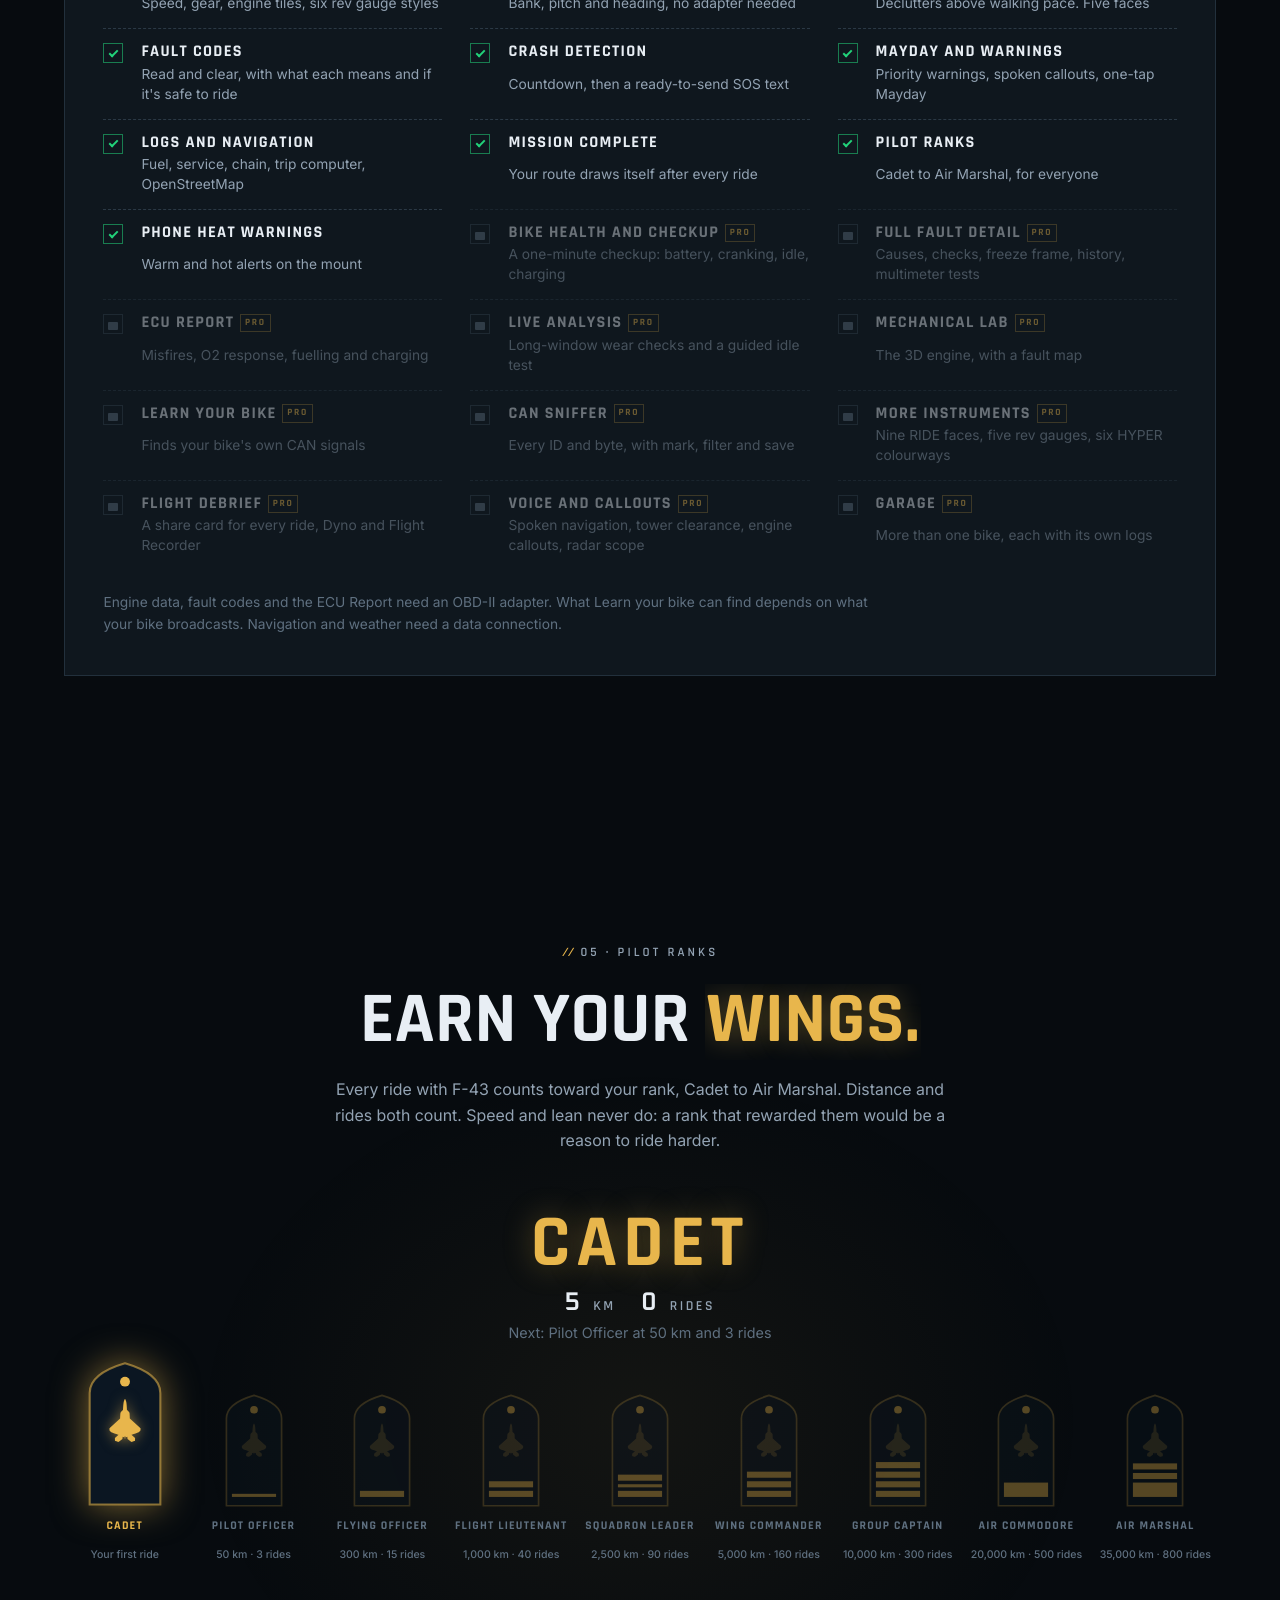
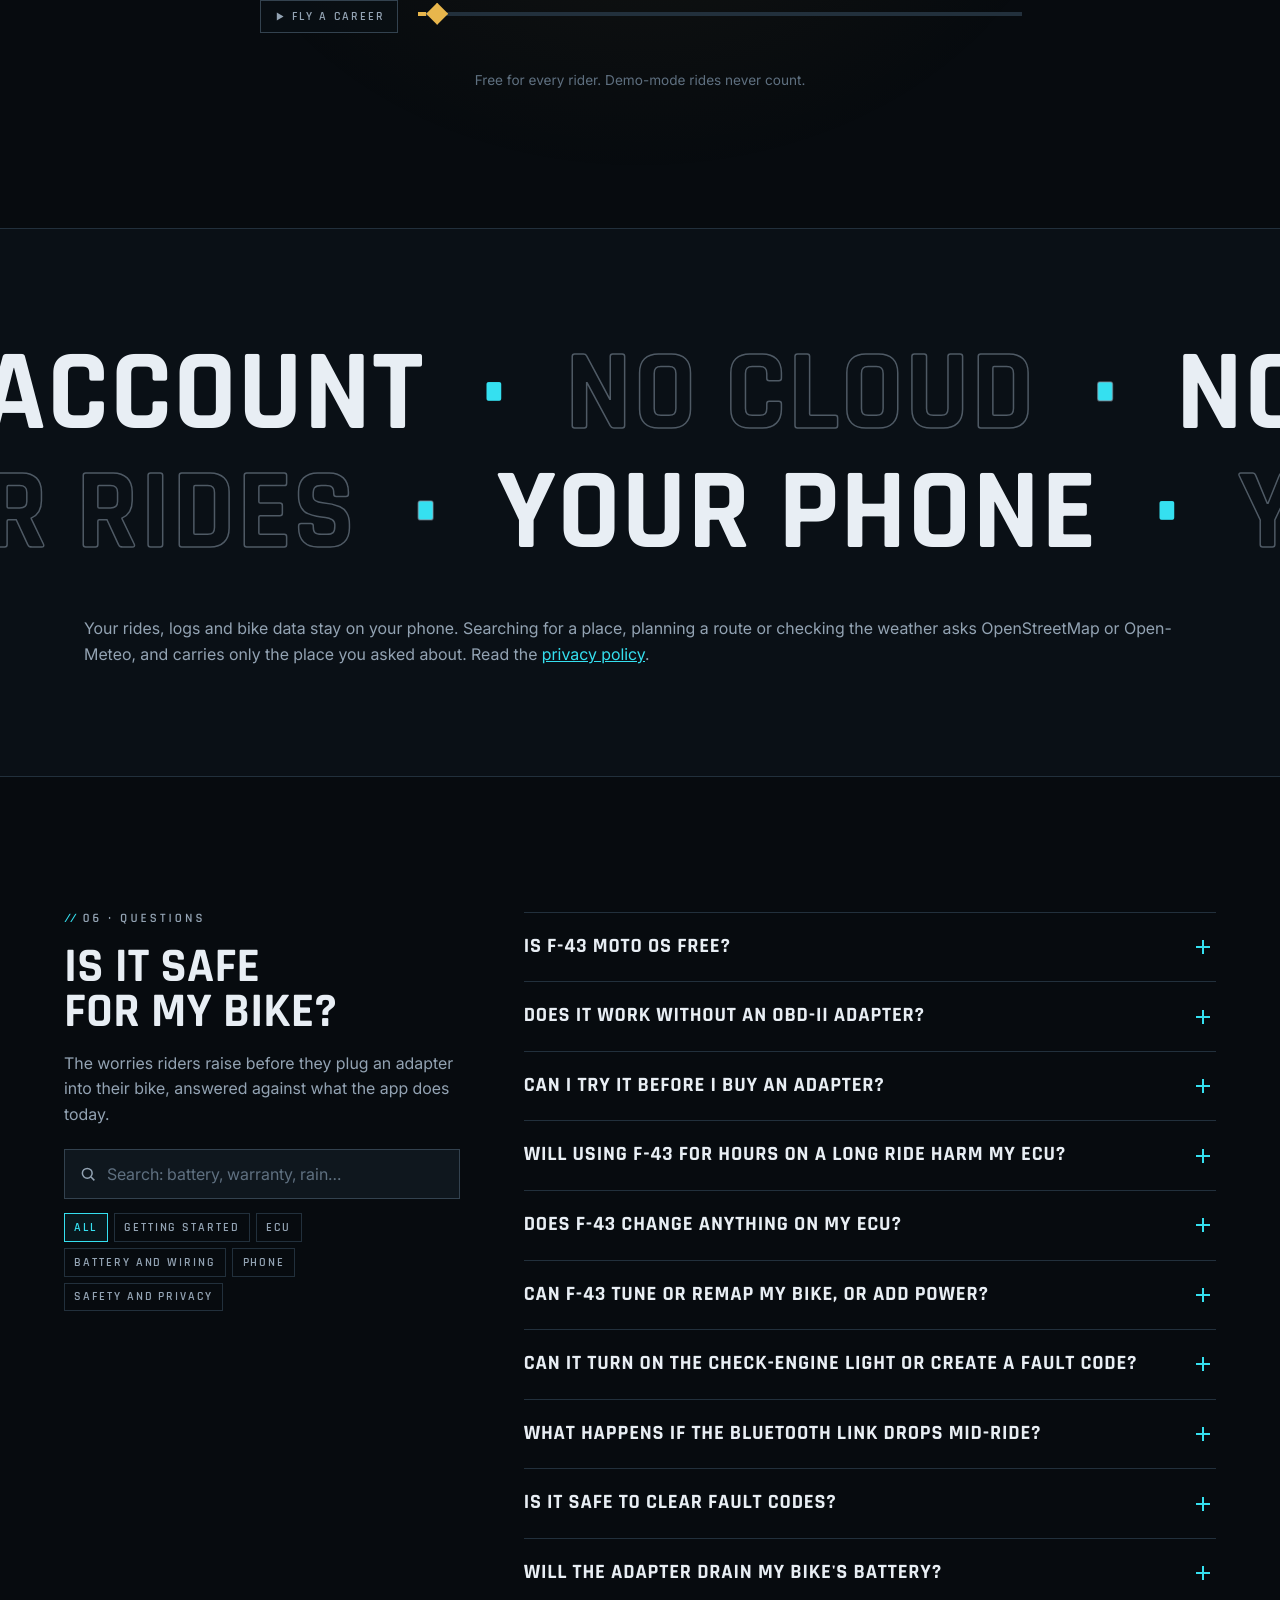
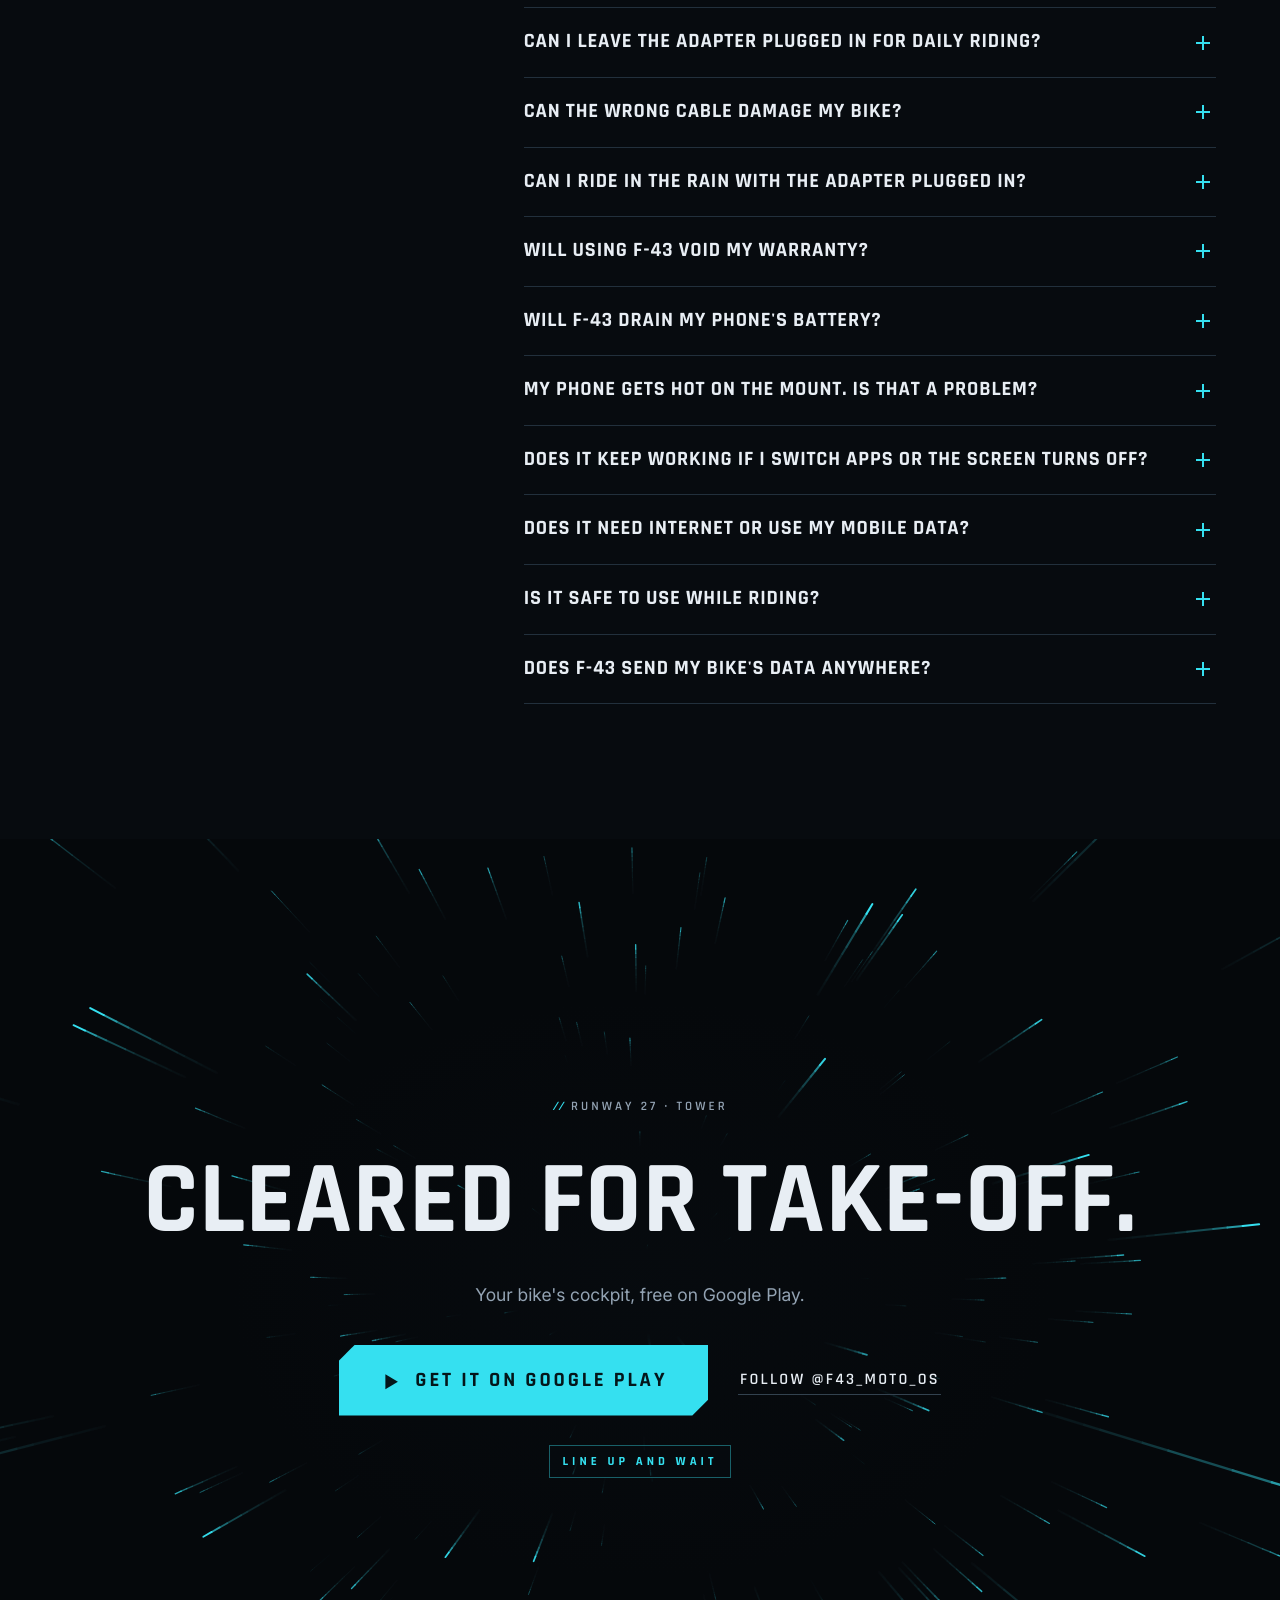
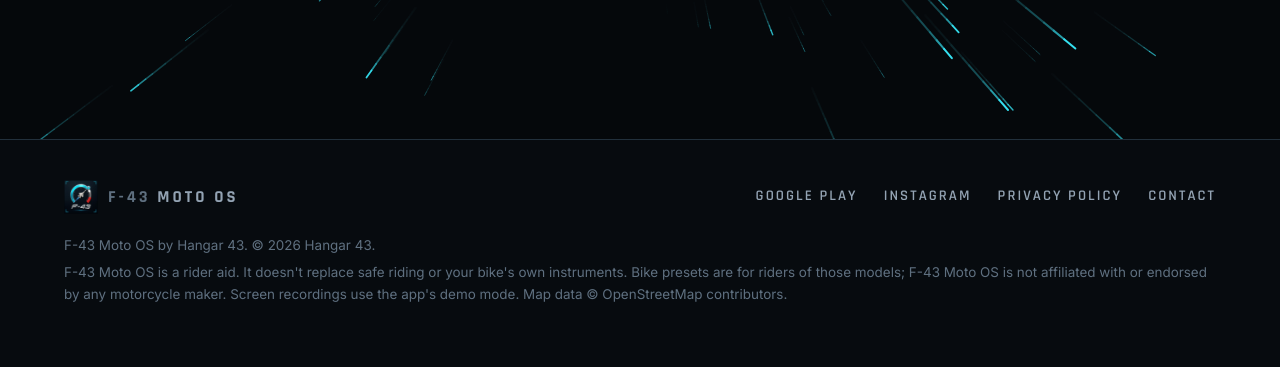
==== commit 6d6c7a43: "Site: 97 bike presets, as in the app Co-Authored-By: Claude Opus 5.5 <noreply@anthropic.com>" ====
--- a/index.html
+++ b/index.html
@@ -4,7 +4,7 @@
 <meta charset="UTF-8">
 <meta name="viewport" content="width=device-width, initial-scale=1, viewport-fit=cover">
 <title>F-43 Moto OS · The fighter-jet cockpit for your motorcycle</title>
-<meta name="description" content="F-43 Moto OS turns the Android phone on your handlebar into a fighter-jet cockpit. Speed, lean and heading from the phone; engine data and fault codes with an OBD-II adapter. 90 India-spec bike presets. Free on Google Play.">
+<meta name="description" content="F-43 Moto OS turns the Android phone on your handlebar into a fighter-jet cockpit. Speed, lean and heading from the phone; engine data and fault codes with an OBD-II adapter. 97 India-spec bike presets. Free on Google Play.">
 <meta name="theme-color" content="#070B0F">
 <link rel="canonical" href="https://f43moto.in/">
 <meta property="og:type" content="website">
@@ -131,7 +131,7 @@
       </a>
       <a class="ghost" href="#screens">See it in motion<svg viewBox="0 0 24 24" aria-hidden="true"><path d="M12 5v14M6 13l6 6 6-6"/></svg></a>
     </div>
-    <p class="fine rise" style="--d:.45s">Free to download · 90 India-spec bike presets · No account, no cloud, no ads.</p>
+    <p class="fine rise" style="--d:.45s">Free to download · 97 India-spec bike presets · No account, no cloud, no ads.</p>
   </div>
   <a class="scroll-cue" href="#setup" aria-label="Scroll to how it works"><i></i></a>
 </section>
@@ -139,7 +139,7 @@
 <!-- ═════════ bike presets ticker ═════════ -->
 <section class="ticker" aria-labelledby="tk-h">
   <div class="tk-head">
-    <b class="tk-num" data-count="90">90</b>
+    <b class="tk-num" data-count="97">97</b>
     <p id="tk-h">India-spec bike presets.<br><span>Or build your own.</span></p>
   </div>
   <div class="tk-rows" aria-hidden="true">
@@ -159,7 +159,7 @@
       <ol class="steps" id="steps">
         <li data-n="1"><span class="st-n">01</span><div><h3>Mount the phone</h3><p>Put your Android phone on the handlebar, in landscape. Speed, lean angle and heading work straight away, from the phone's own sensors.</p></div></li>
         <li data-n="2"><span class="st-n">02</span><div><h3>Plug in an adapter</h3><p>An OBD-II Bluetooth adapter goes in your bike's diagnostic port, often under the seat or a side panel. Pair it once, and the cockpit reads the engine.</p></div></li>
-        <li data-n="3"><span class="st-n">03</span><div><h3>Pick your bike, ride</h3><p>Choose from 90 India-spec presets or add your own. Switch on, the self-test runs, the lamps light and go out, and you're cleared to ride.</p><p class="note">Set it up before you ride. Hands on the bars, eyes on the road.</p></div></li>
+        <li data-n="3"><span class="st-n">03</span><div><h3>Pick your bike, ride</h3><p>Choose from 97 India-spec presets or add your own. Switch on, the self-test runs, the lamps light and go out, and you're cleared to ride.</p><p class="note">Set it up before you ride. Hands on the bars, eyes on the road.</p></div></li>
       </ol>
       <figure class="bikefig" id="bikefig" data-step="0">
         <img src="assets/bike-top-1200.webp" srcset="assets/bike-top-480.webp 480w, assets/bike-top-1200.webp 1200w" sizes="(min-width:960px) 60vw, 92vw" width="1200" height="810" alt="A motorcycle seen from above, with a phone on the handlebar and an OBD-II adapter in the diagnostic port under the seat." loading="lazy" decoding="async">
@@ -230,7 +230,7 @@
   <ul class="stats" data-reveal>
     <li><b data-count="14">14</b><span>RIDE faces · 5 free</span></li>
     <li><b data-count="11">11</b><span>Rev gauges · 6 free</span></li>
-    <li><b data-count="90">90</b><span>Bike presets</span></li>
+    <li><b data-count="97">97</b><span>Bike presets</span></li>
     <li><b>0</b><span>Accounts, clouds or ads</span></li>
   </ul>
 </section>
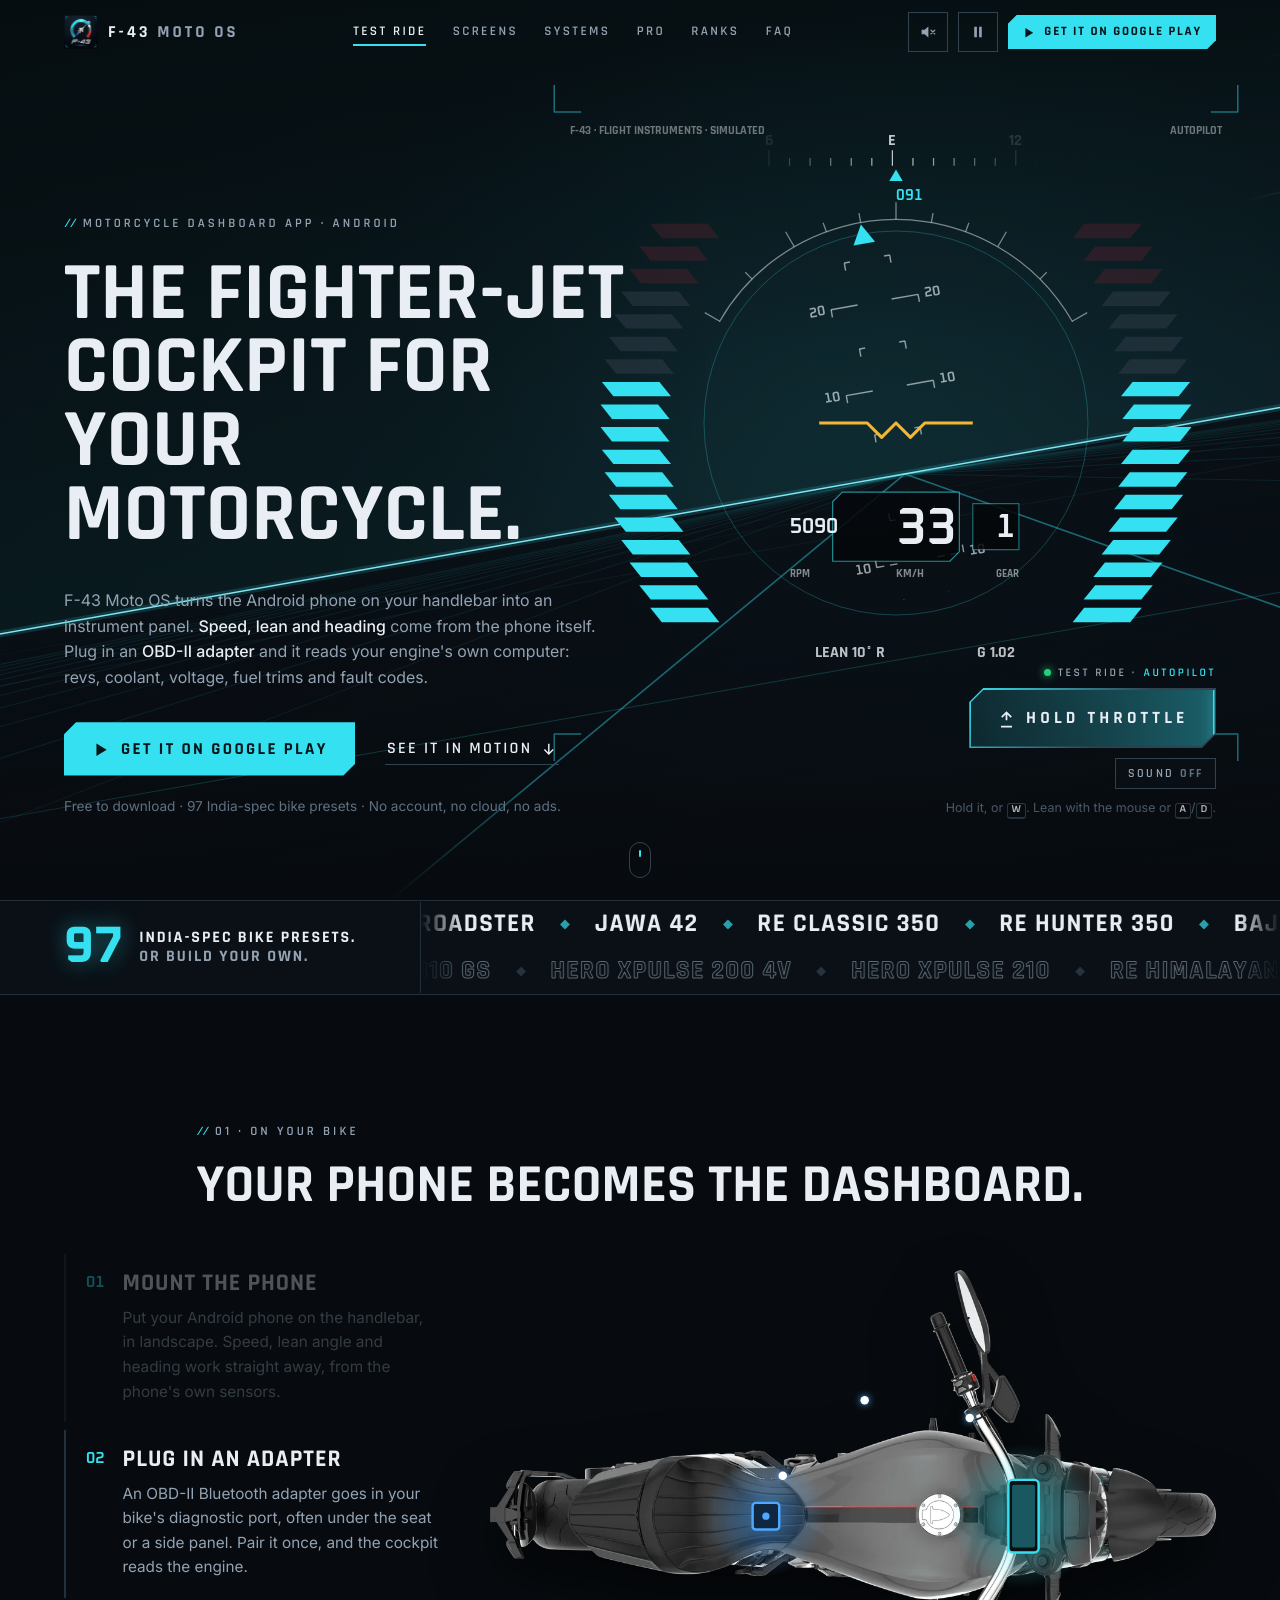
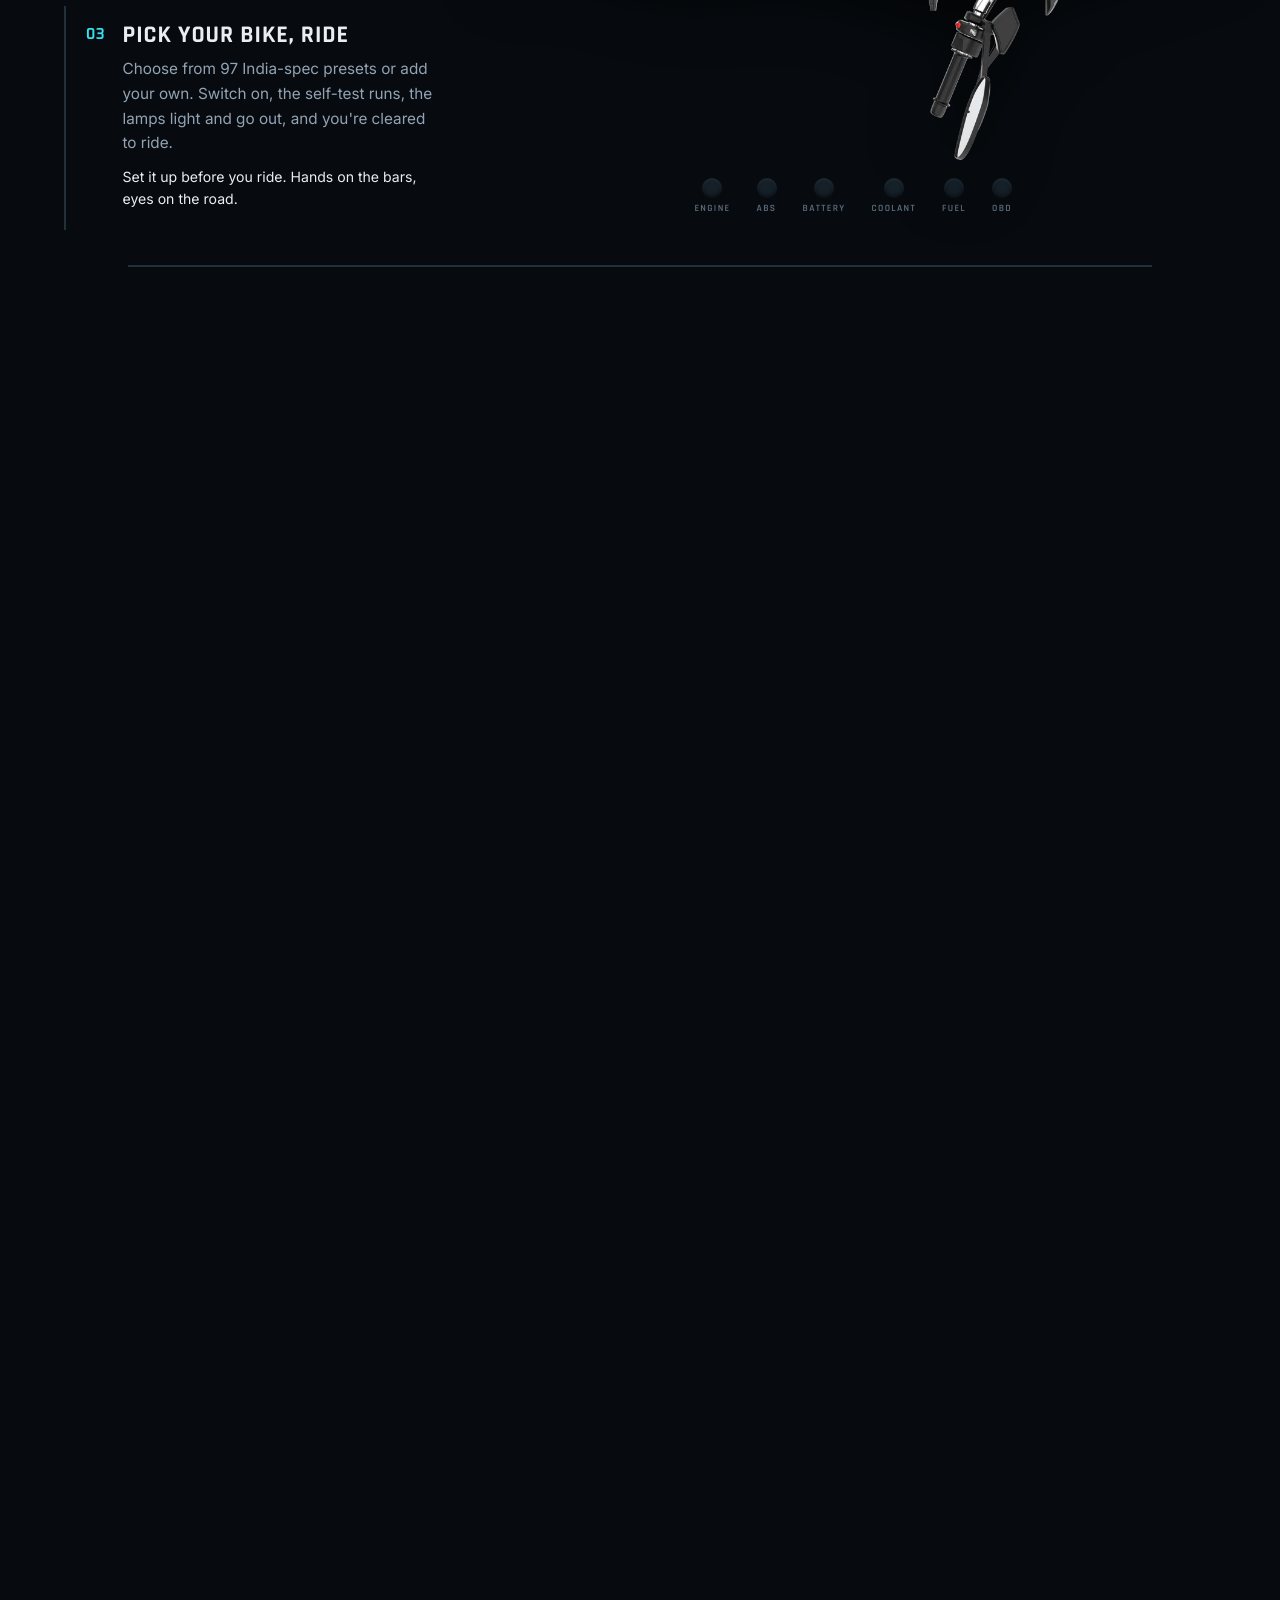
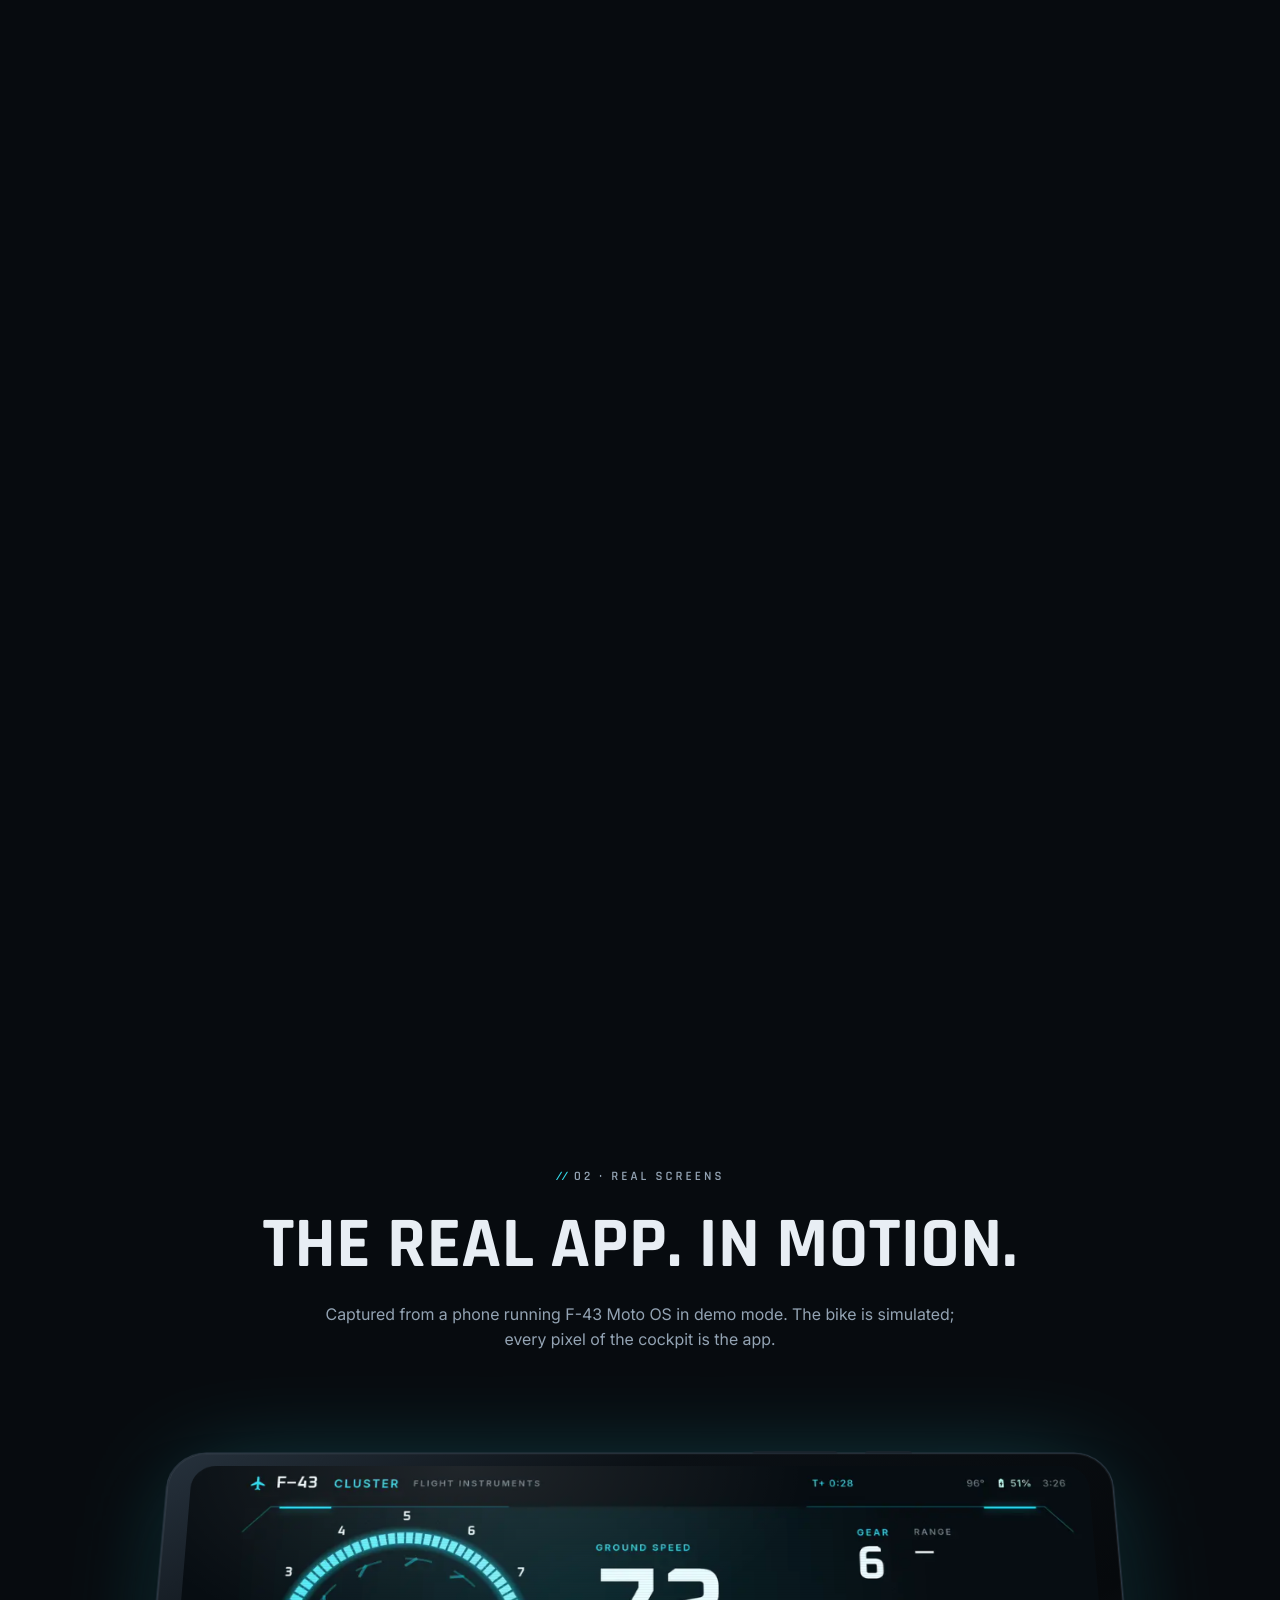
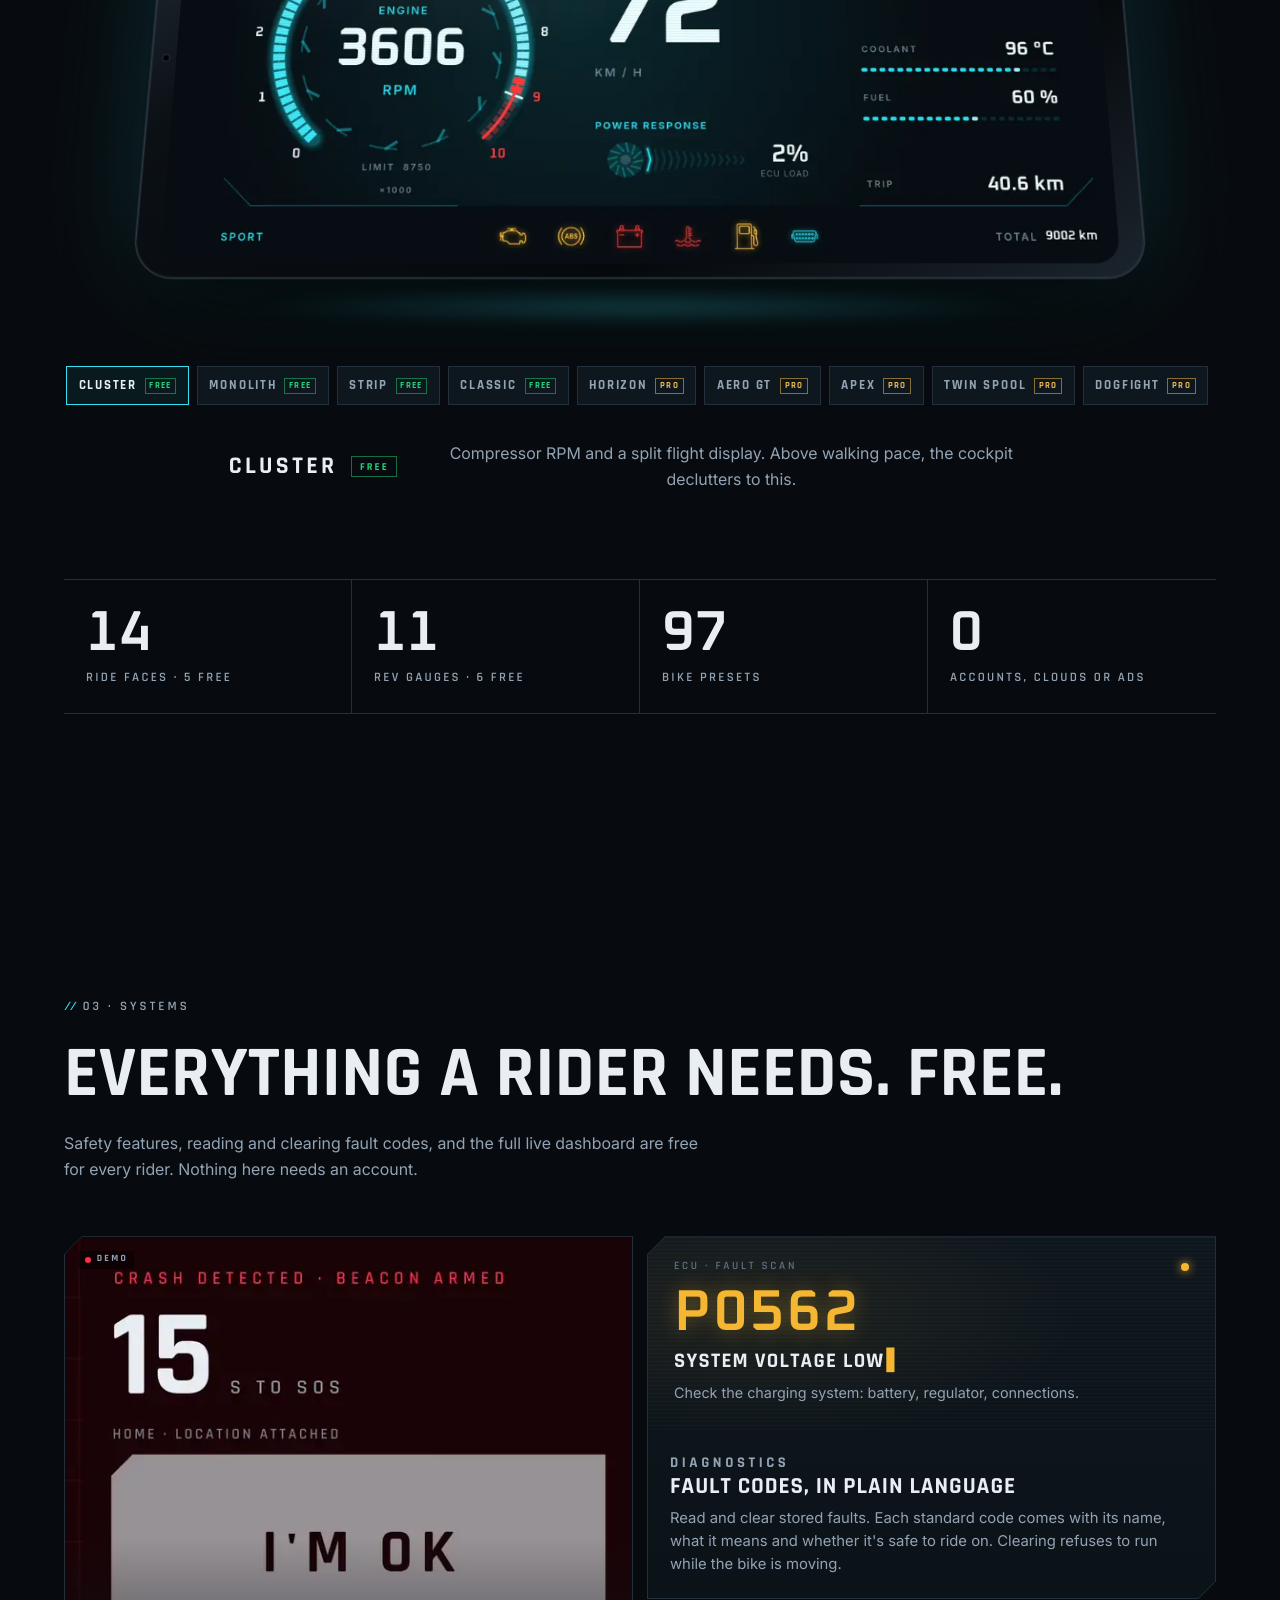
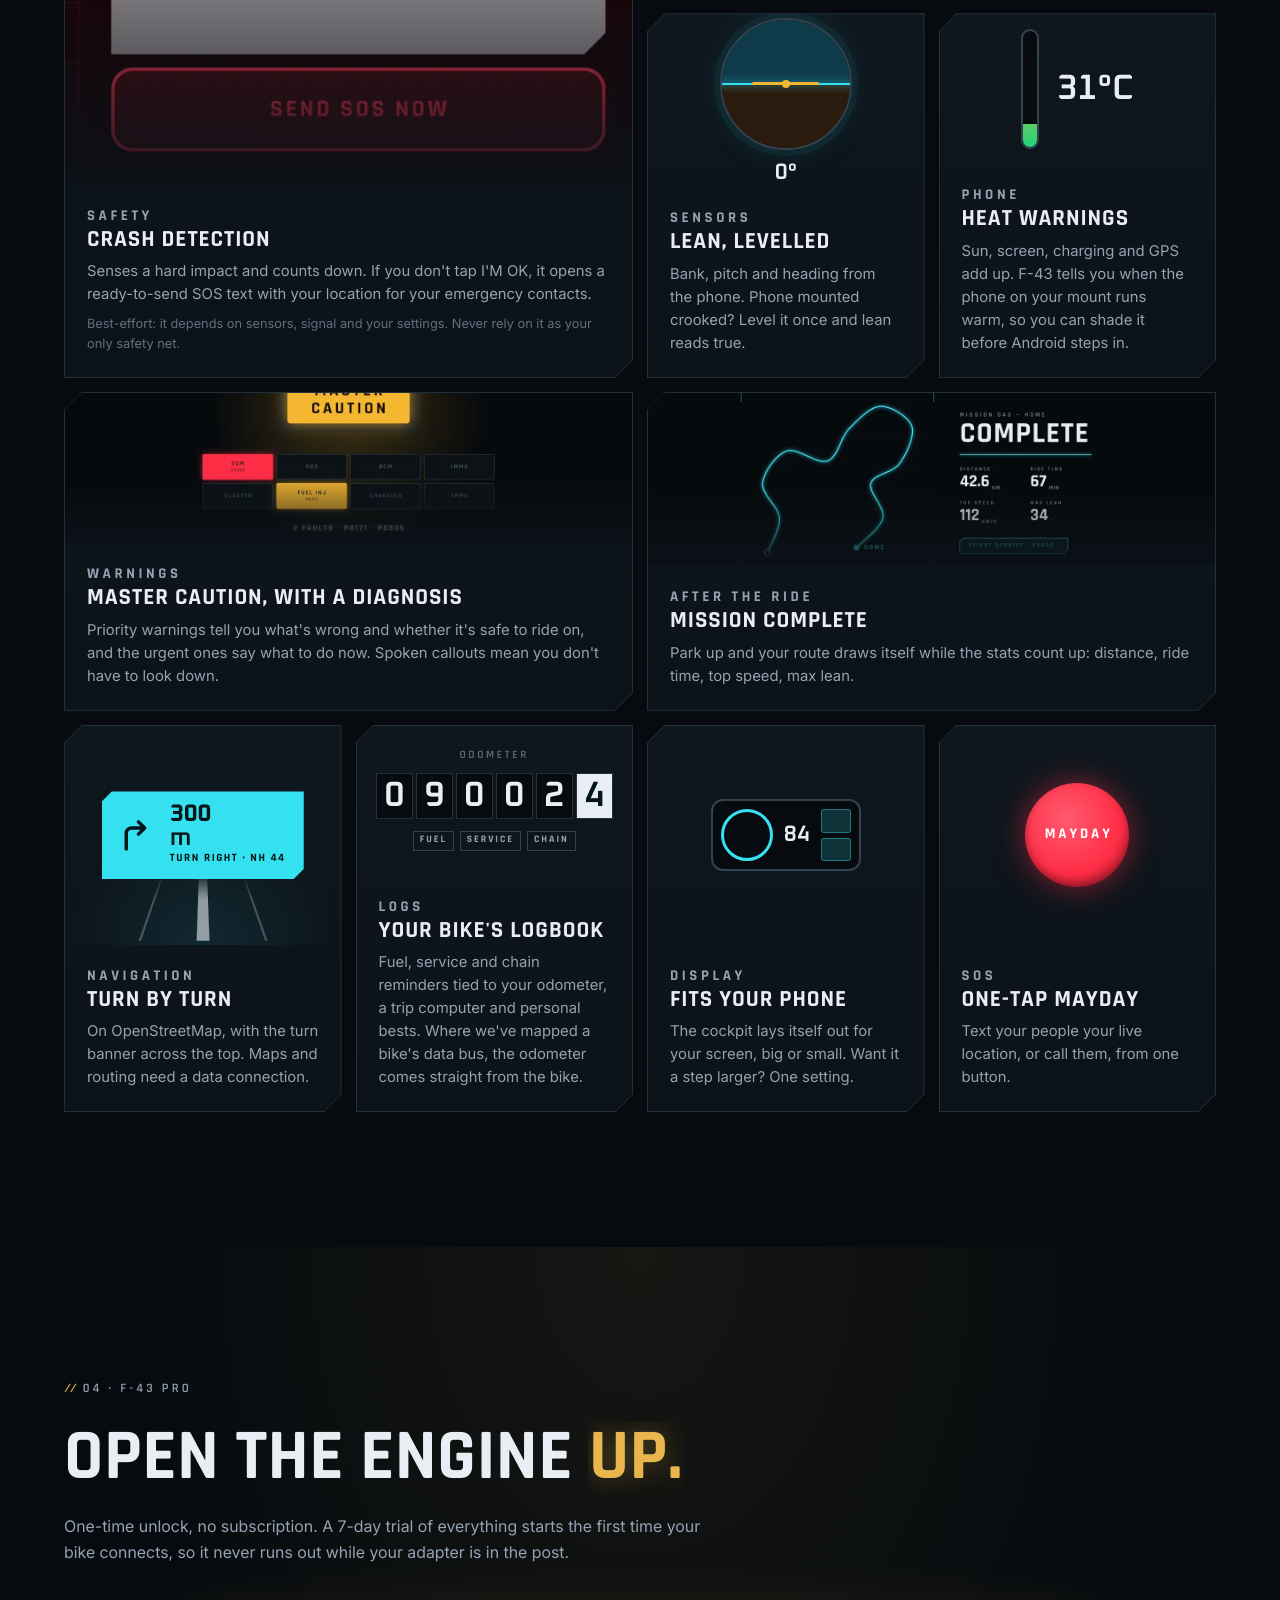
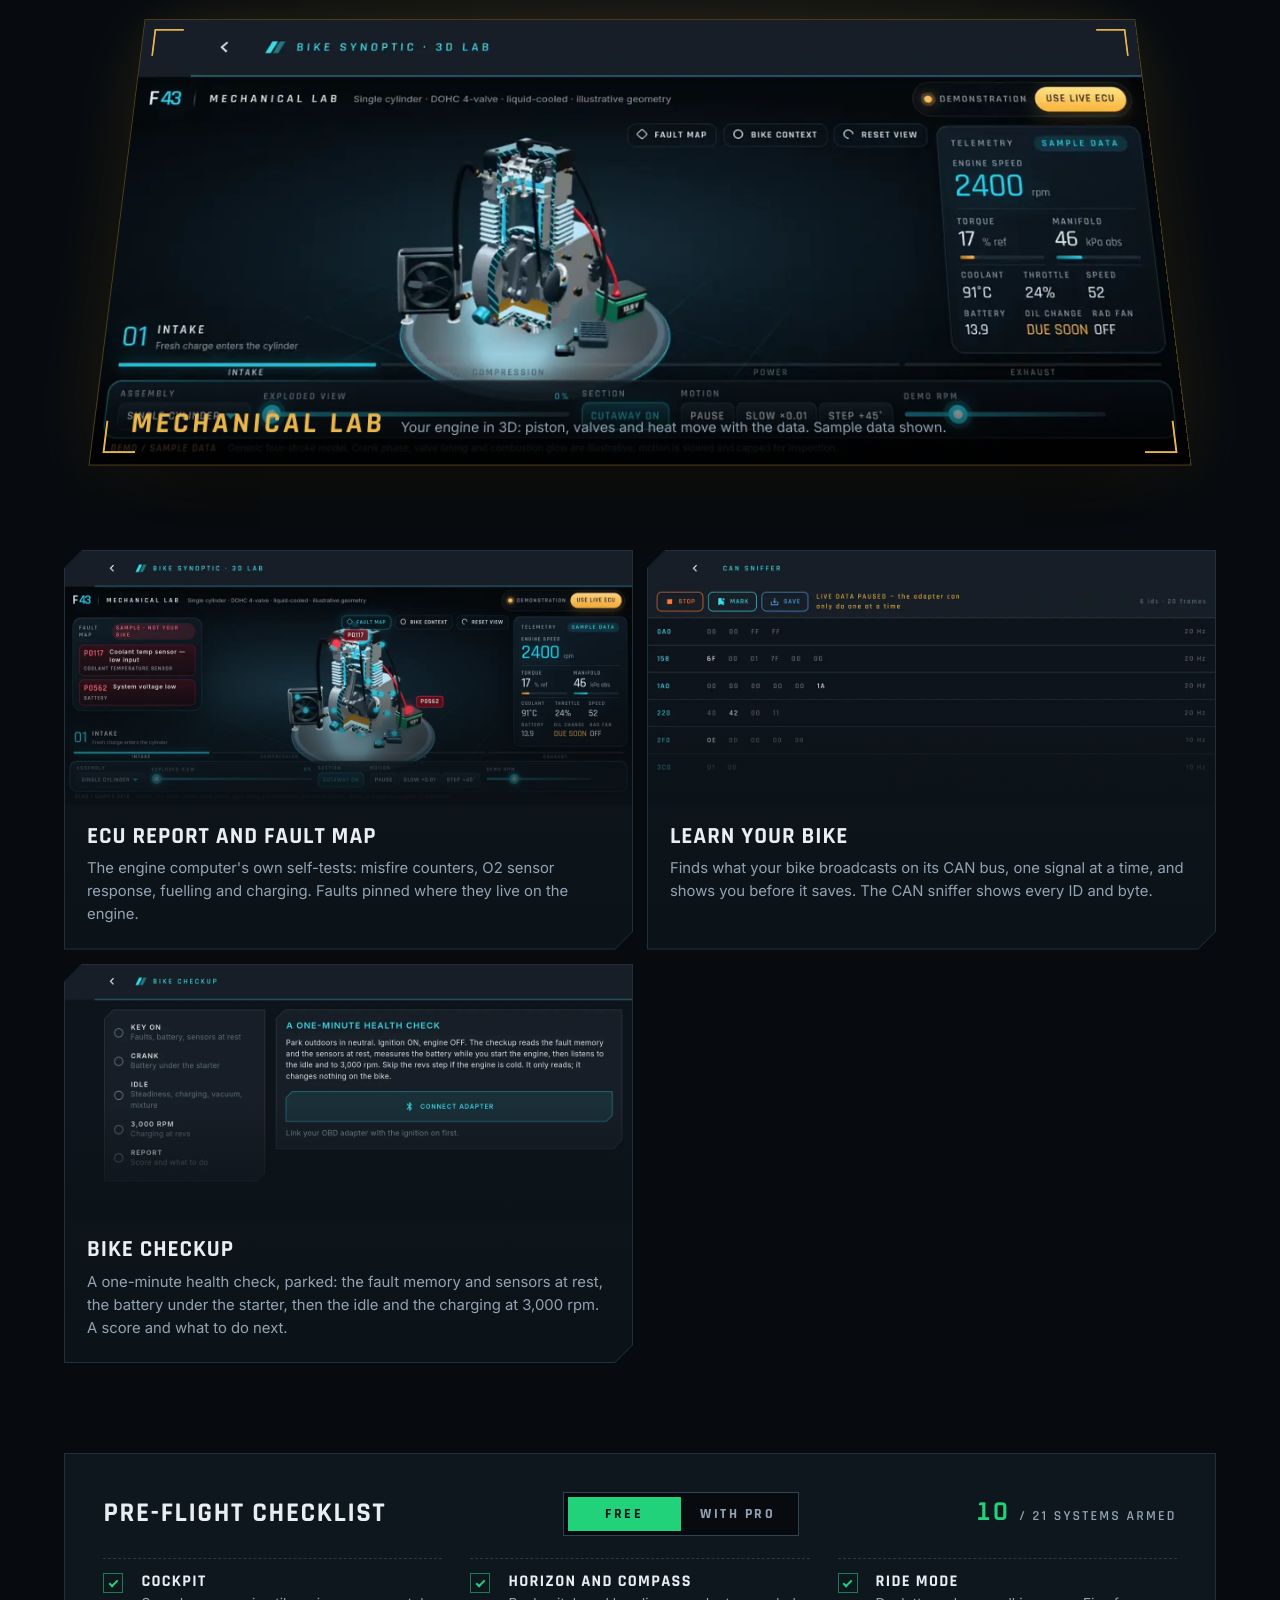
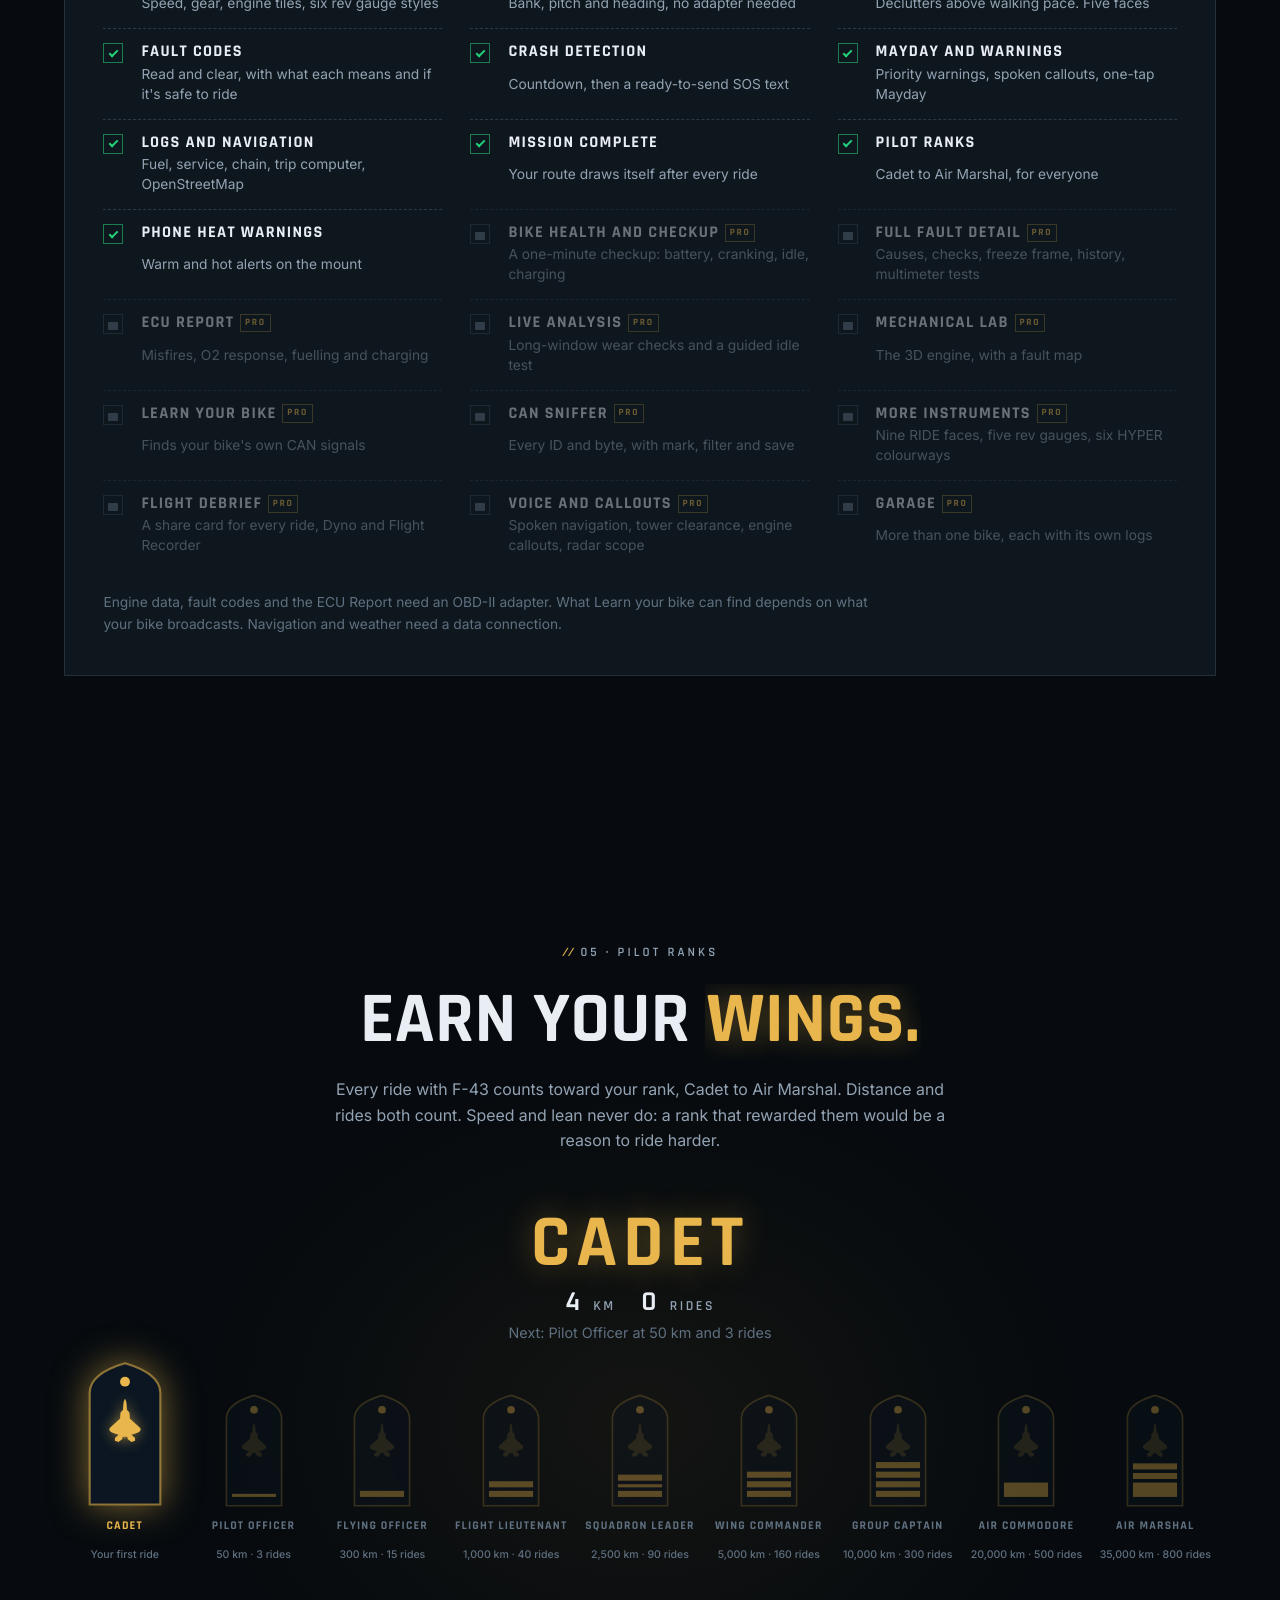
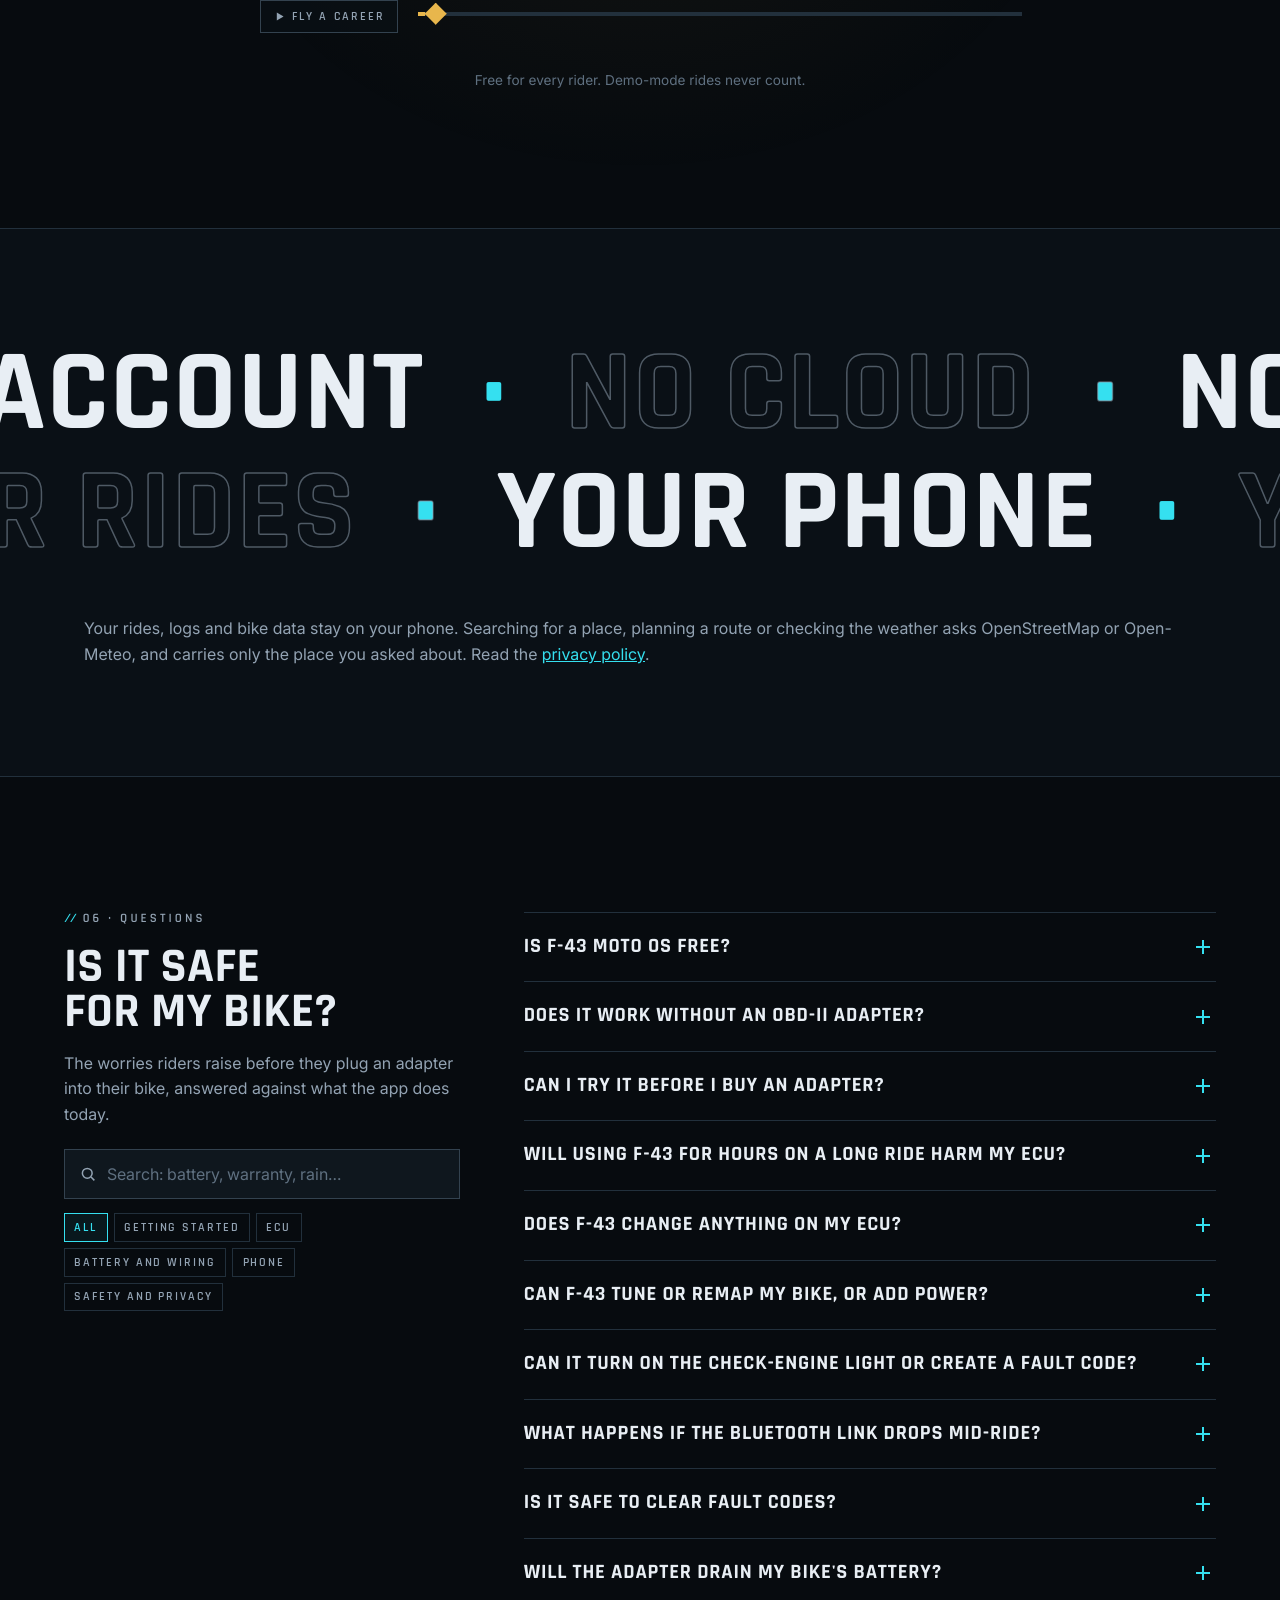
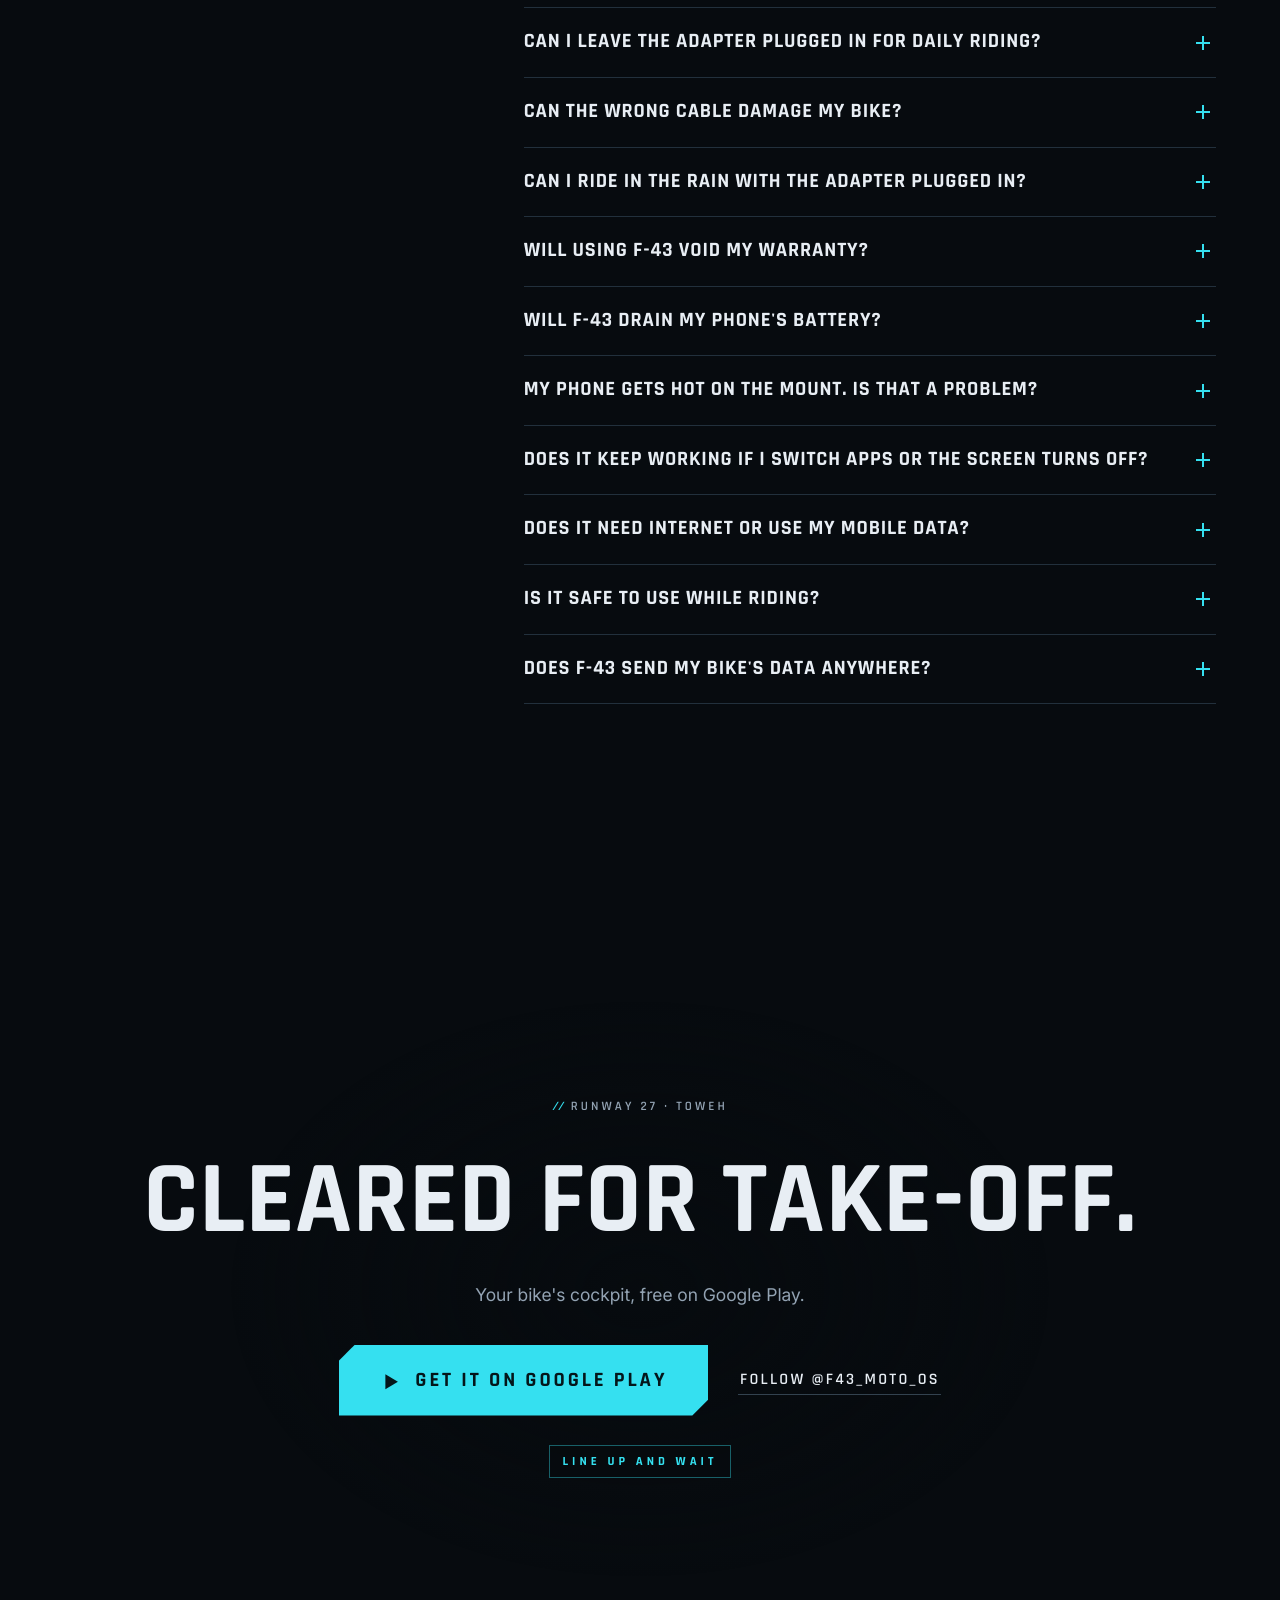
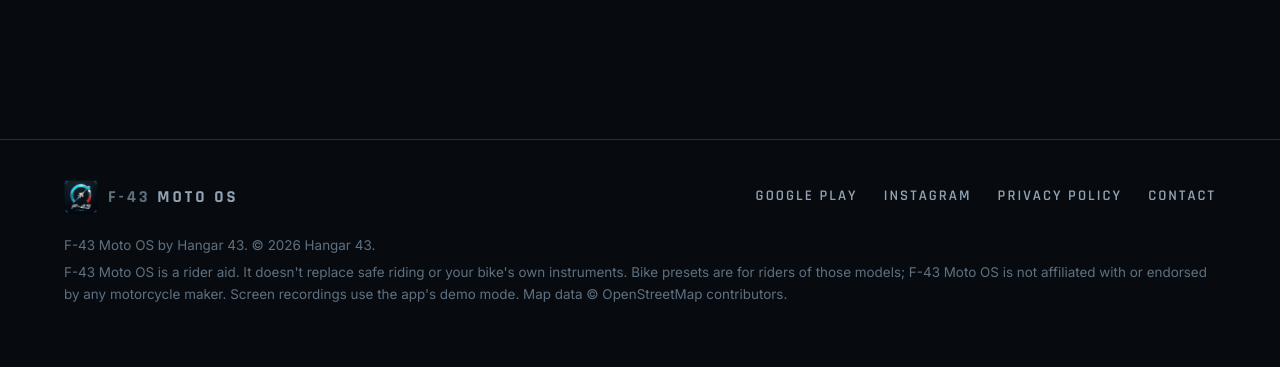
==== commit bd920f9a: "Site: tag the Play buttons so Play Console shows installs from the website Each button says where it" ====
--- a/index.html
+++ b/index.html
@@ -66,7 +66,7 @@
       <svg viewBox="0 0 24 24" aria-hidden="true"><path class="i-pause" d="M7 5h3.5v14H7zM13.5 5H17v14h-3.5z"/><path class="i-play" d="M7 4.5v15L19.5 12z"/></svg>
       <span class="sr" id="motionLbl">Pause motion</span>
     </button>
-    <a class="play cham sm" href="https://play.google.com/store/apps/details?id=in.nawaz.f43moto" data-magnet>
+    <a class="play cham sm" href="https://play.google.com/store/apps/details?id=in.nawaz.f43moto&amp;referrer=utm_source%3Dwebsite%26utm_medium%3Dheader" data-magnet>
       <svg viewBox="0 0 24 24" aria-hidden="true"><path fill="currentColor" d="M6 3.5v17L20 12z"/></svg><span><span class="long">Get it on </span>Google Play</span>
     </a>
     <button type="button" class="icon-btn menu-btn" id="menuBtn" aria-expanded="false" aria-controls="menu">
@@ -126,7 +126,7 @@
     <h1 id="h1" class="split">The <span class="nw">fighter-jet</span> cockpit for your motorcycle.</h1>
     <p class="lede rise" style="--d:.25s">F-43 Moto OS turns the Android phone on your handlebar into an instrument panel. <strong>Speed, lean and heading</strong> come from the phone itself. Plug in an <strong>OBD-II adapter</strong> and it reads your engine's own computer: revs, coolant, voltage, fuel trims and fault codes.</p>
     <div class="ctas rise" style="--d:.35s">
-      <a class="play cham" href="https://play.google.com/store/apps/details?id=in.nawaz.f43moto" data-magnet>
+      <a class="play cham" href="https://play.google.com/store/apps/details?id=in.nawaz.f43moto&amp;referrer=utm_source%3Dwebsite%26utm_medium%3Dhero" data-magnet>
         <svg viewBox="0 0 24 24" aria-hidden="true"><path fill="currentColor" d="M6 3.5v17L20 12z"/></svg>Get it on Google Play
       </a>
       <a class="ghost" href="#screens">See it in motion<svg viewBox="0 0 24 24" aria-hidden="true"><path d="M12 5v14M6 13l6 6 6-6"/></svg></a>
@@ -492,7 +492,7 @@
     <h2 id="end-h" class="split">Cleared for take-off.</h2>
     <p>Your bike's cockpit, free on Google Play.</p>
     <div class="ctas">
-      <span class="pad" id="pad"><a class="play cham xl" href="https://play.google.com/store/apps/details?id=in.nawaz.f43moto" data-magnet>
+      <span class="pad" id="pad"><a class="play cham xl" href="https://play.google.com/store/apps/details?id=in.nawaz.f43moto&amp;referrer=utm_source%3Dwebsite%26utm_medium%3Dcta" data-magnet>
         <svg viewBox="0 0 24 24" aria-hidden="true"><path fill="currentColor" d="M6 3.5v17L20 12z"/></svg>Get it on Google Play
       </a><span class="burst" aria-hidden="true"><i></i><i></i><i></i></span></span>
       <a class="ghost" href="https://www.instagram.com/f43_moto_os/">Follow @f43_moto_os</a>
@@ -506,7 +506,7 @@
   <div class="foot-top">
     <a class="brand" href="#top"><img src="assets/badge-320.webp" alt="" width="34" height="34" loading="lazy"><span>F-43 <em>Moto OS</em></span></a>
     <nav aria-label="Footer">
-      <a href="https://play.google.com/store/apps/details?id=in.nawaz.f43moto">Google Play</a>
+      <a href="https://play.google.com/store/apps/details?id=in.nawaz.f43moto&amp;referrer=utm_source%3Dwebsite%26utm_medium%3Dfooter">Google Play</a>
       <a href="https://www.instagram.com/f43_moto_os/">Instagram</a>
       <a href="privacy/">Privacy policy</a>
       <a href="mailto:f43moto@gmail.com">Contact</a>
